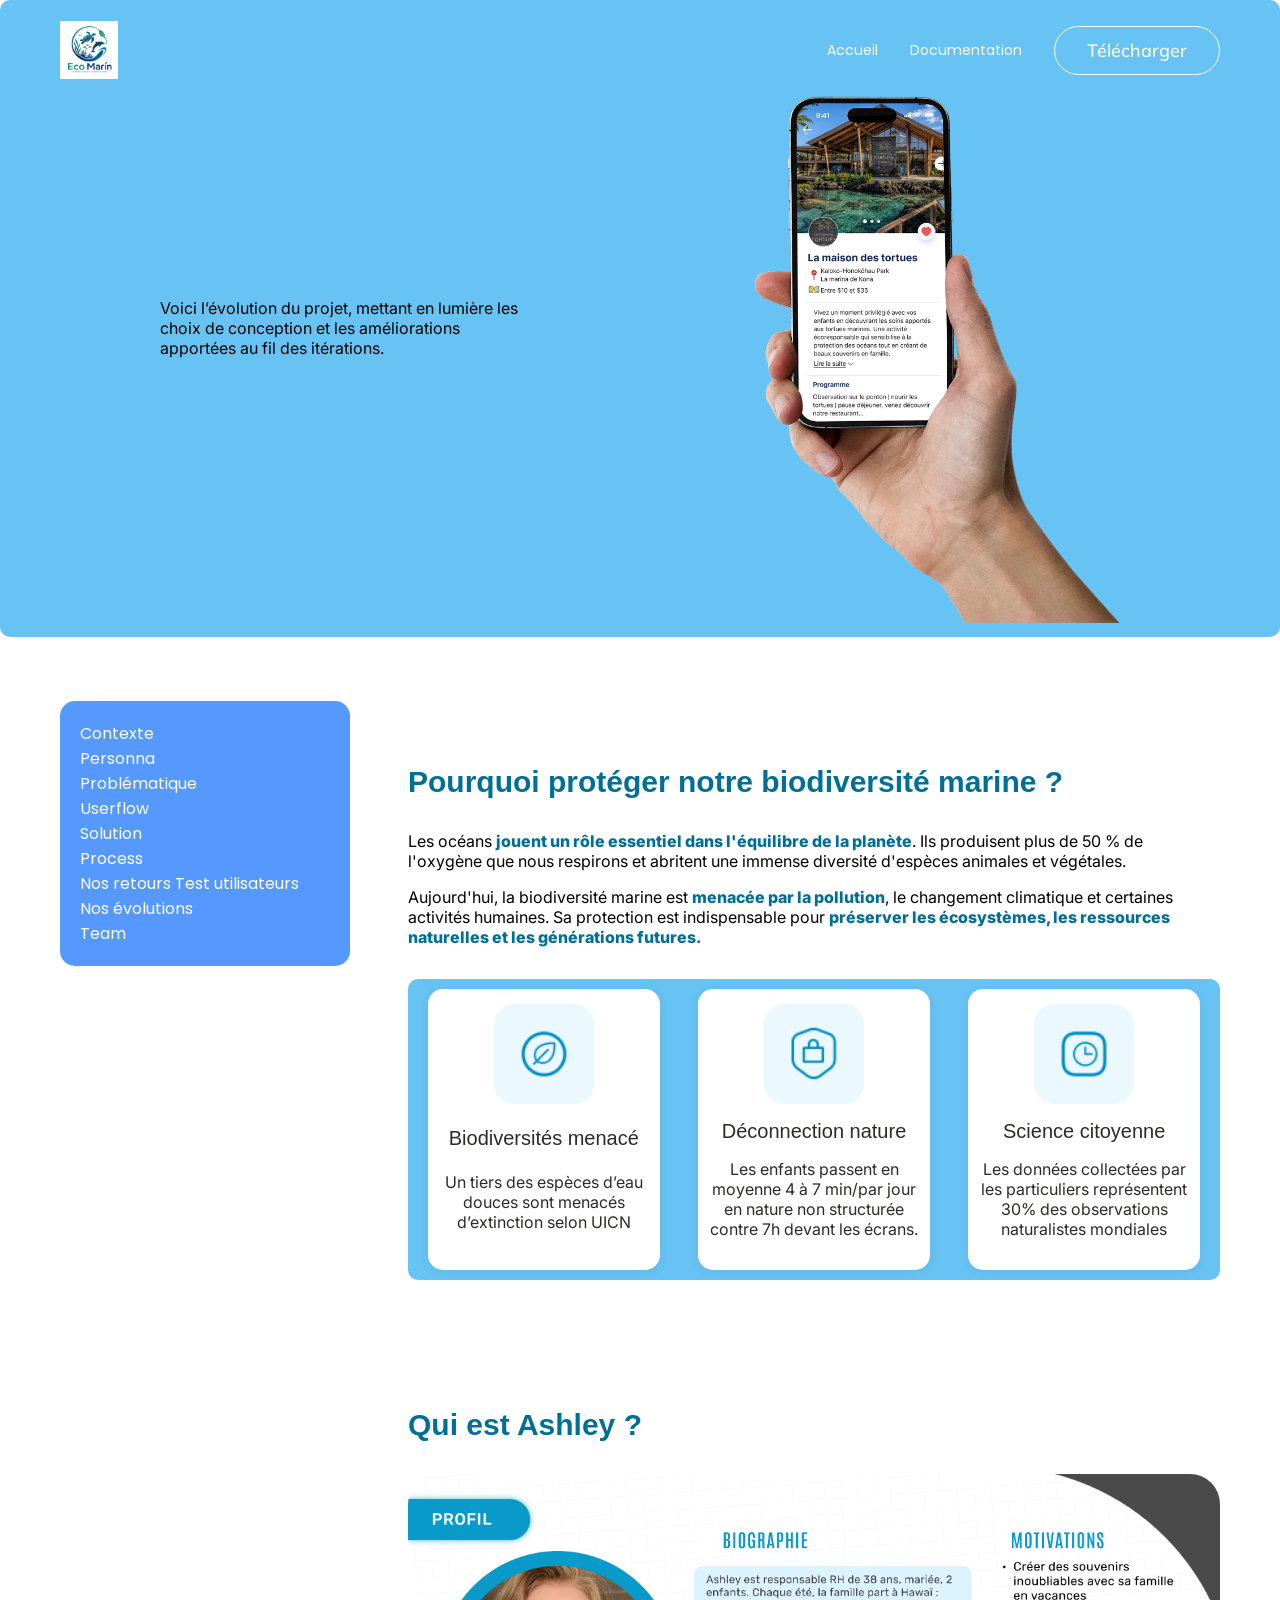
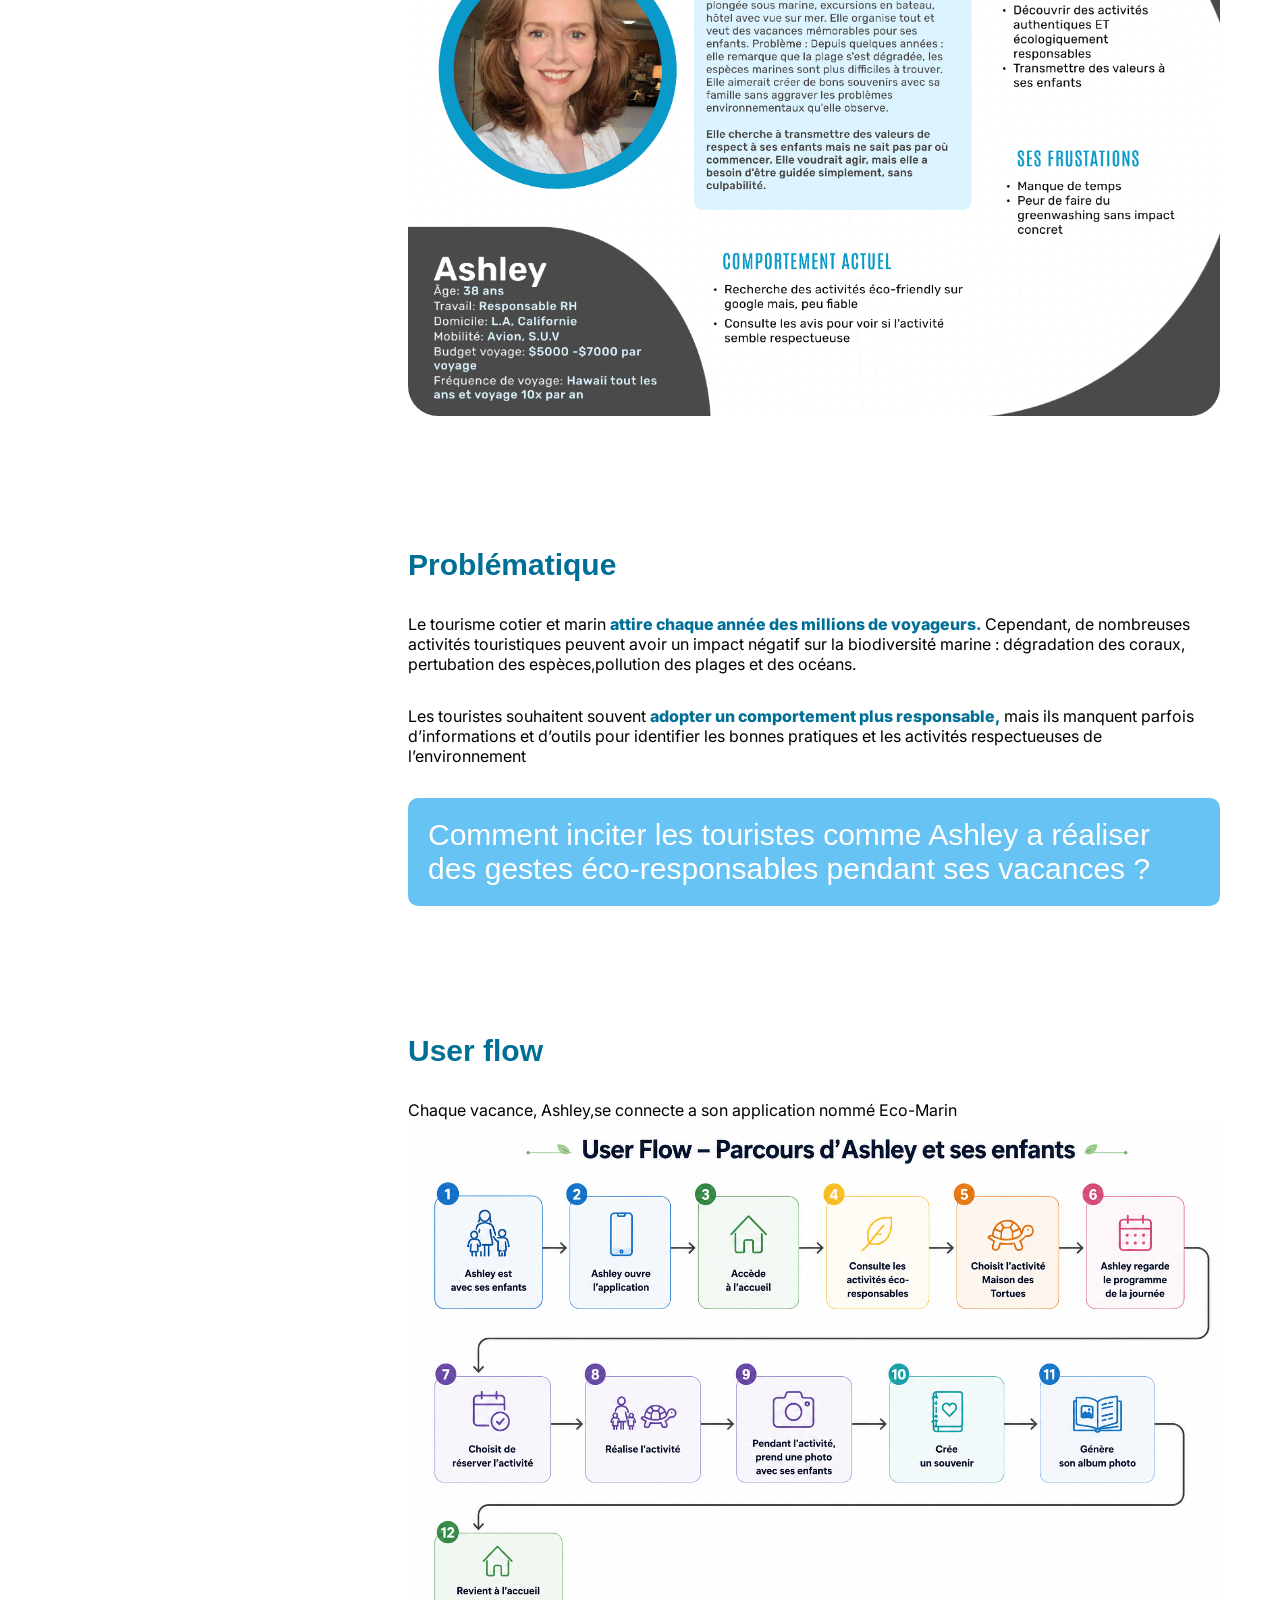
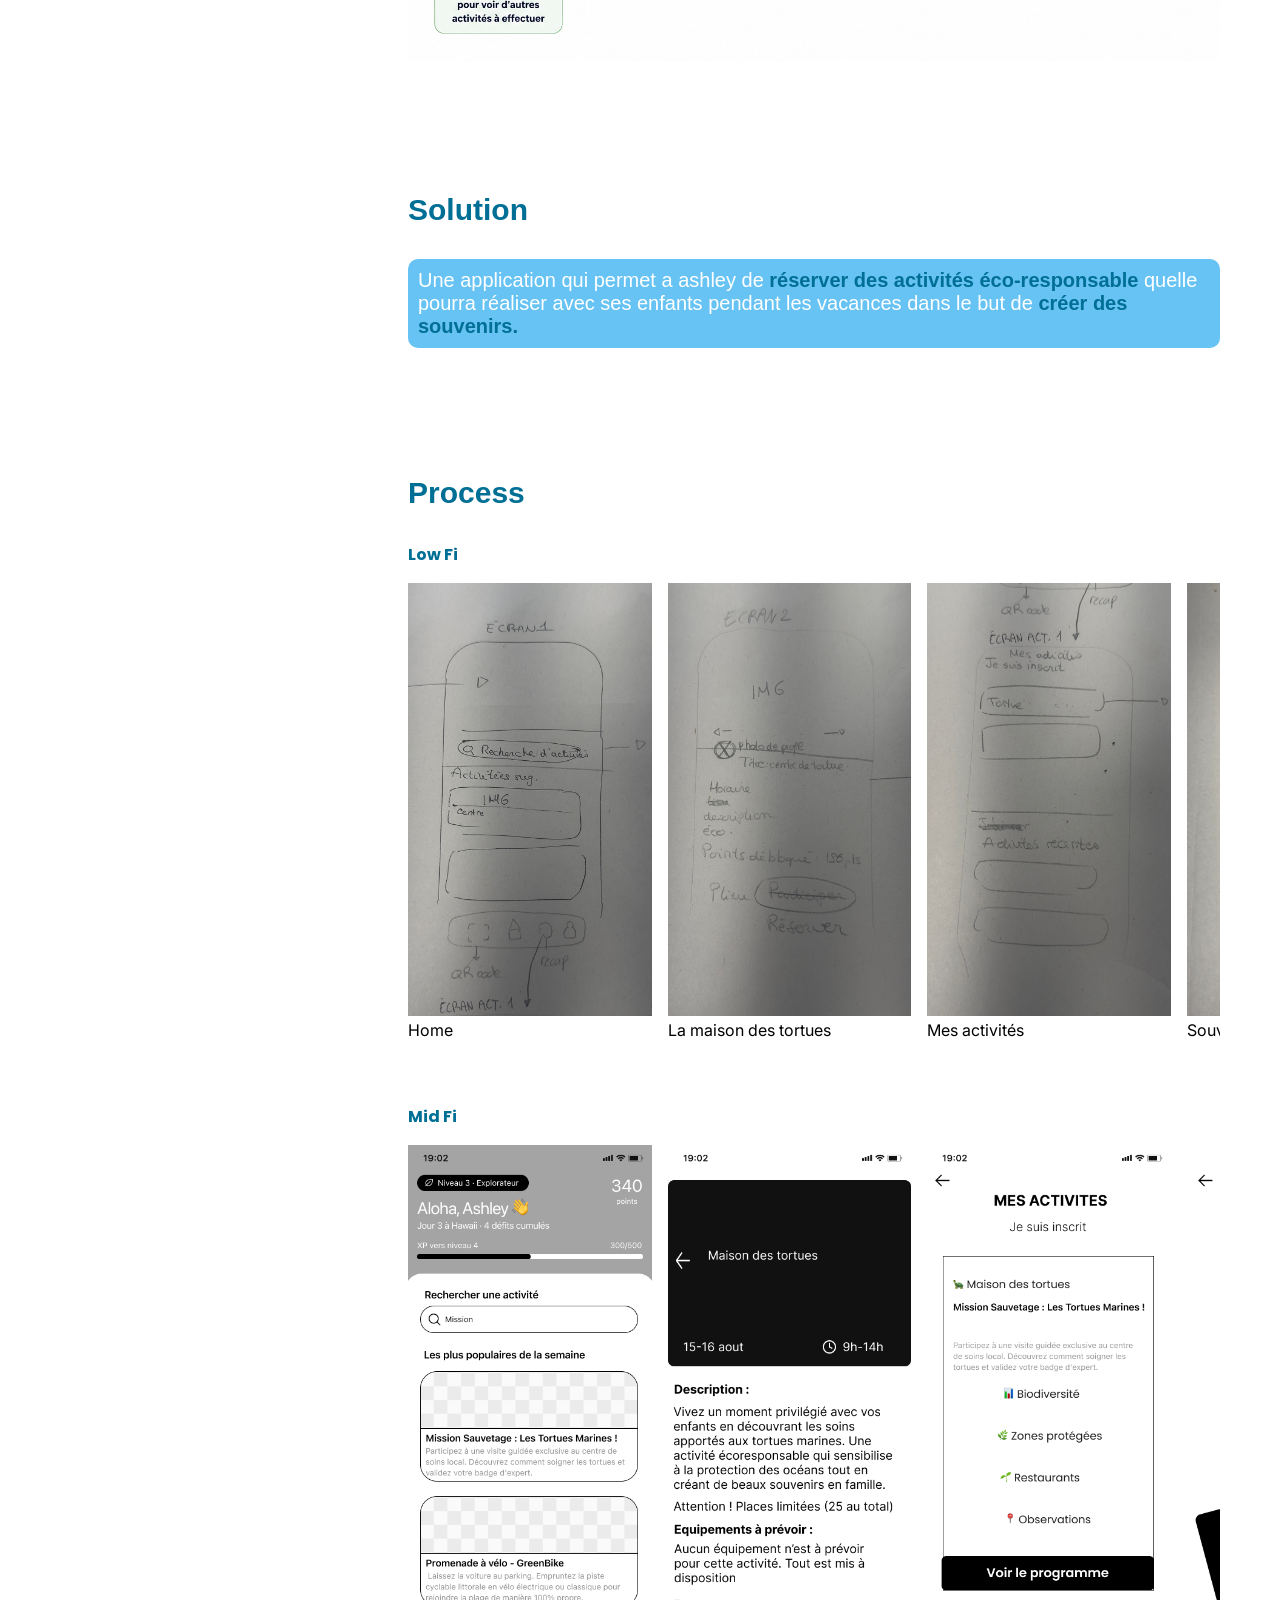
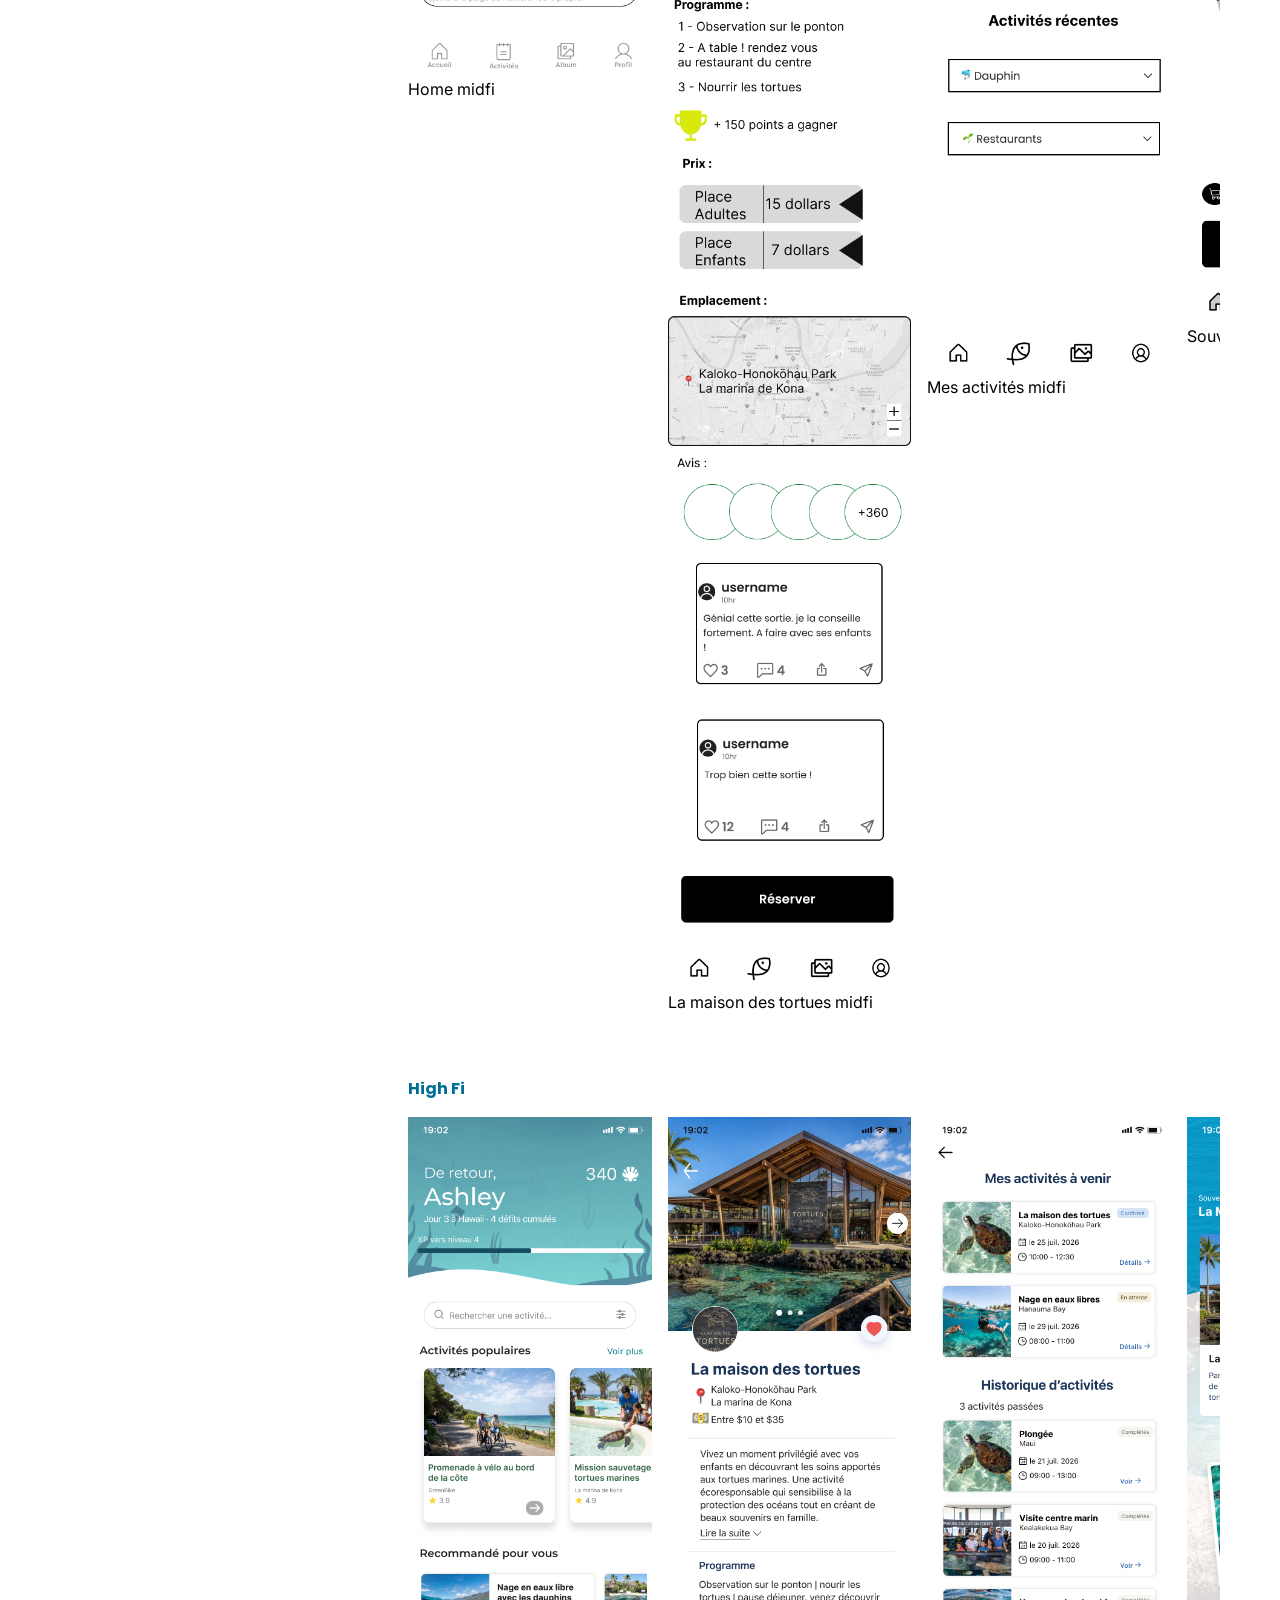
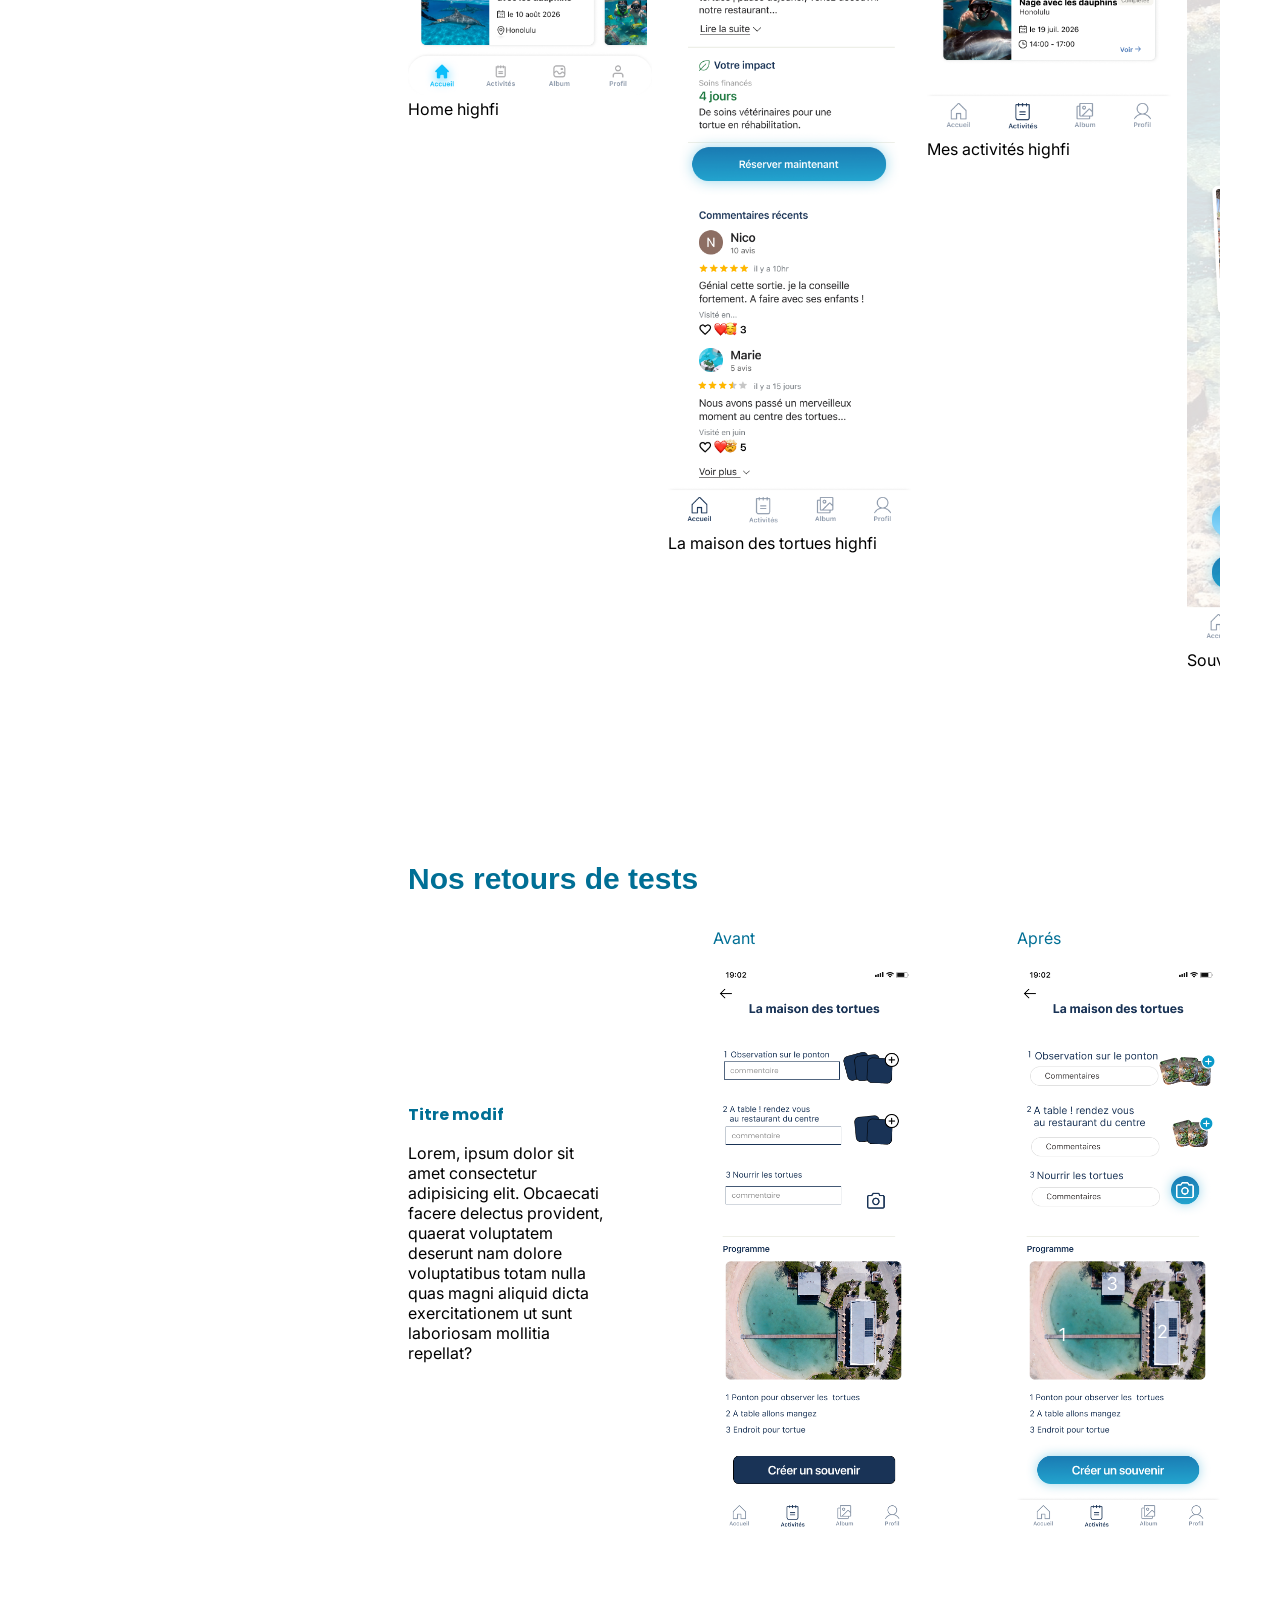
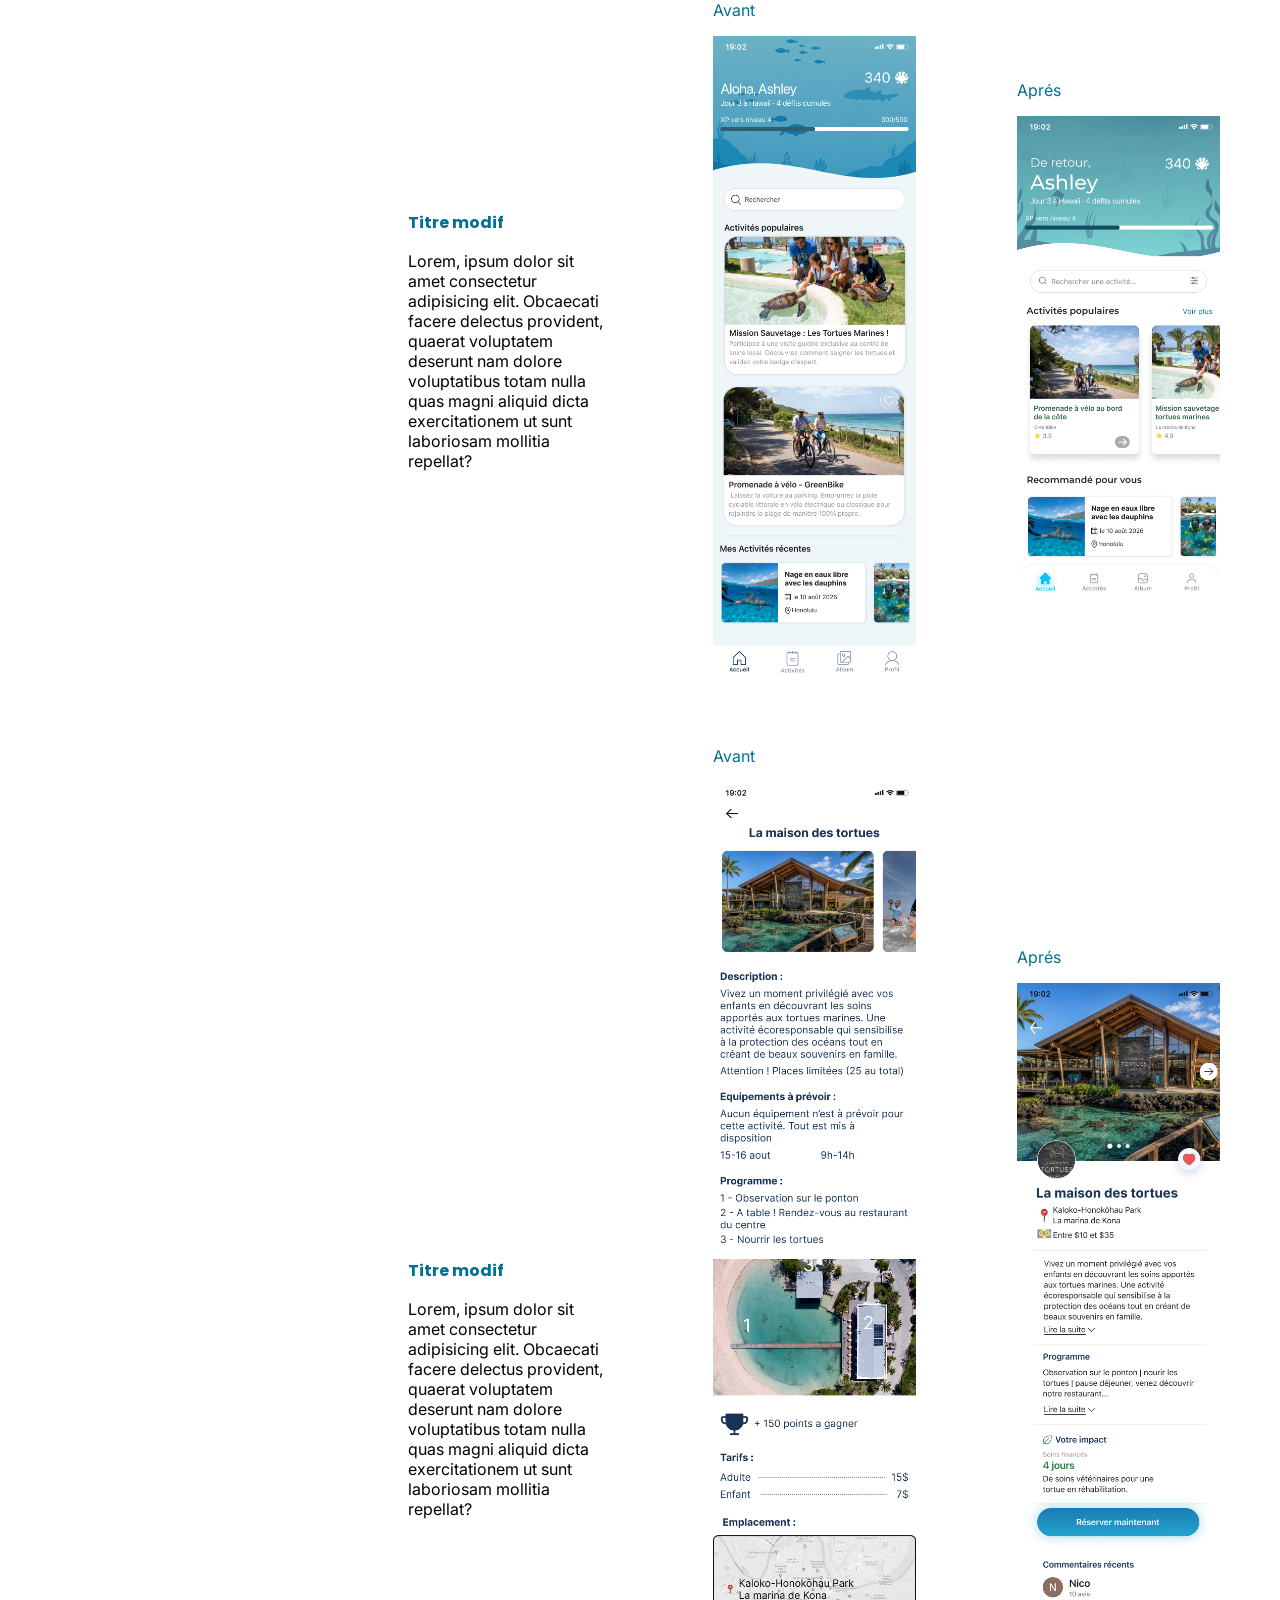
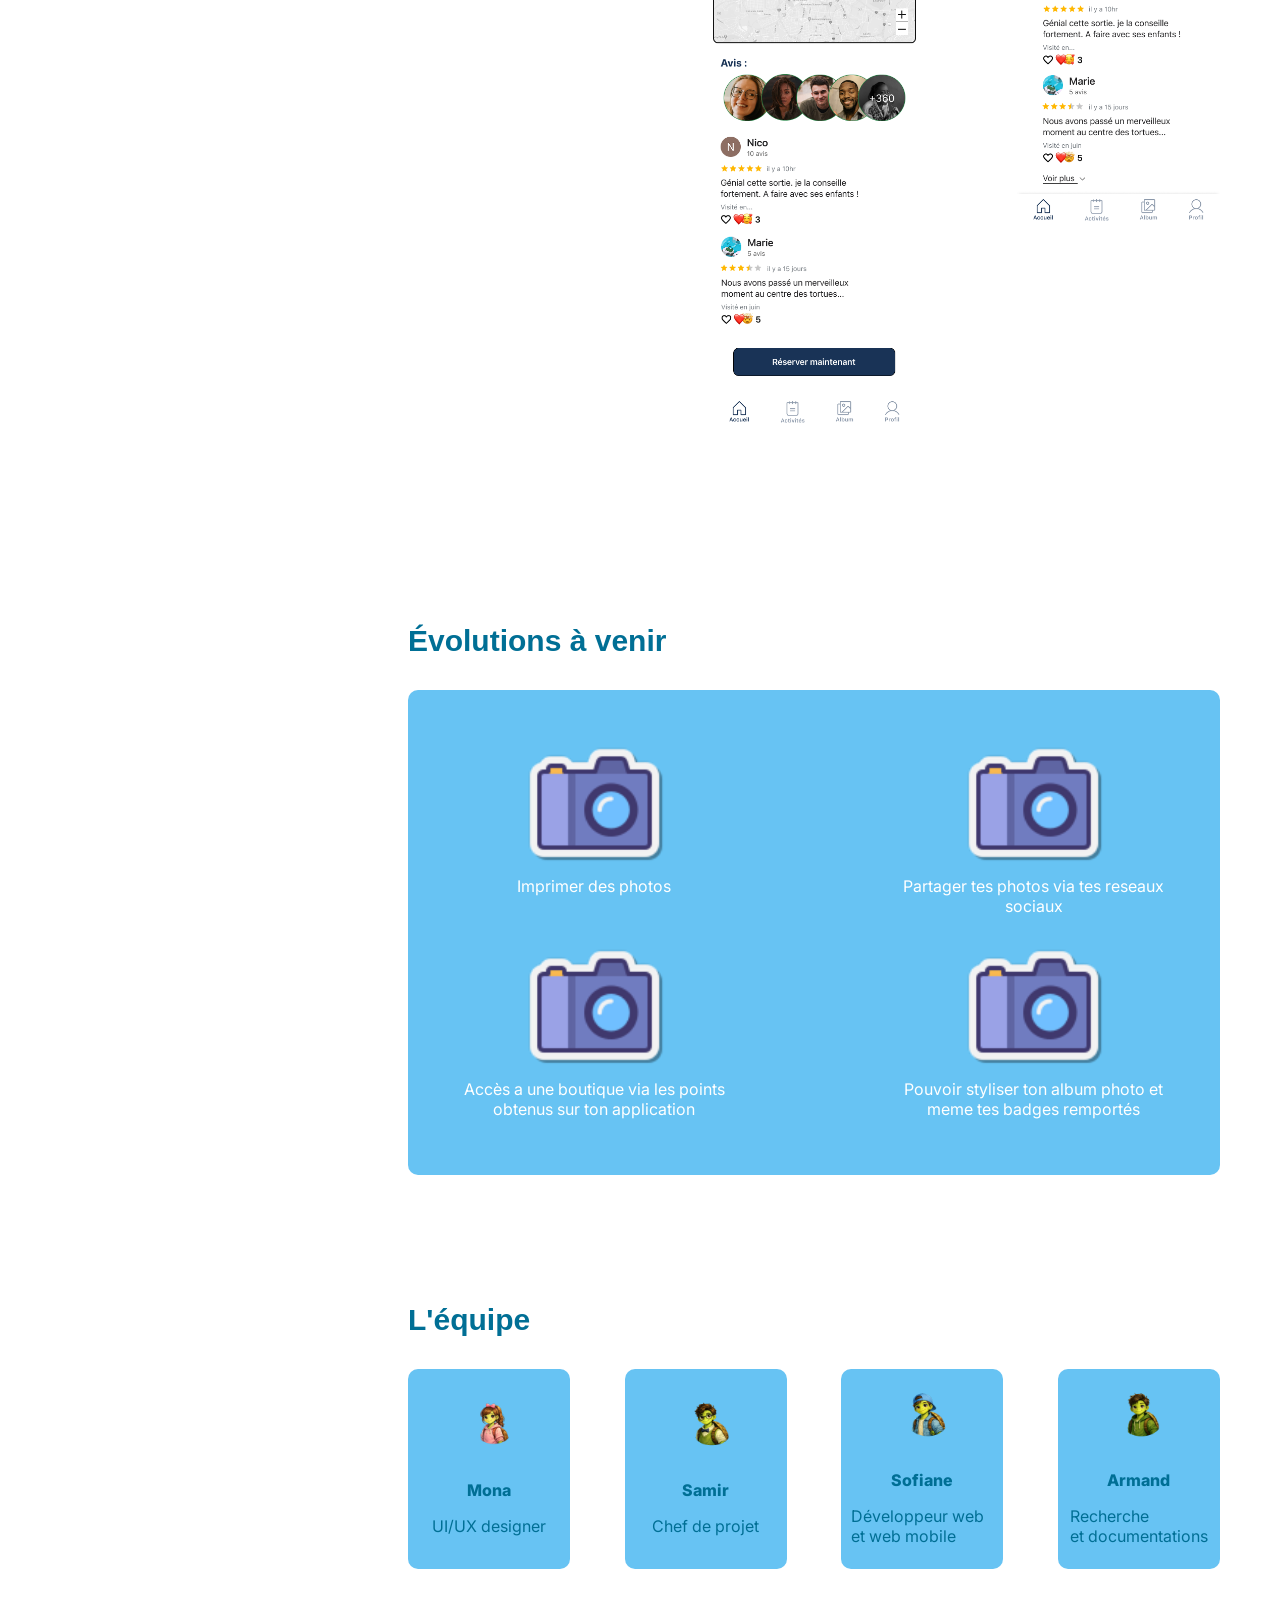
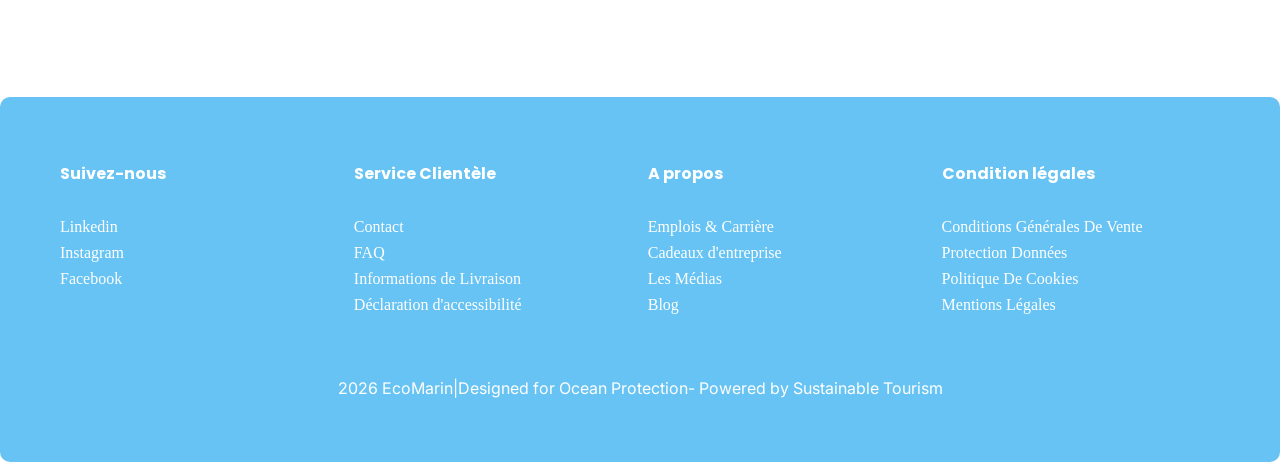
==== doc.html @ 568c8552 "p3" ====
<!DOCTYPE html>
<html lang="en">

<head>
    <meta charset="UTF-8">
    <meta name="viewport" content="width=device-width, initial-scale=1.0">
    <title>Documentation Ecomarin</title>
    <script src="app.js" defer></script>
    <link rel="stylesheet" href="style.css">
    <link rel="stylesheet" href="index.html">

</head>

<body>
    <!-- header -->
    <header class="">
        <div class="container-1200 align-center flex space-between">
             <img src="assets/logo_eco_marin.png" alt="Eco-Marin" width="5%">
            <nav class="flex gap-32 align-center nav-links">
                <a href="index.html">Accueil</a>
                <a href="doc.html">Documentation</a>
                <a href="" class="btn-white">Télécharger</a>
            </nav>
        </div>

    </header>

    <!-- hero doc -->
    <section class="bg-bleu-ciel">

        <div class="container-1000 flex space-between align-center">

            <!-- div gauche -->
            <div class="w-38 ">
<h1></h1>

                <p>Voici l’évolution du projet, mettant en lumière les choix de conception et les améliorations
                    apportées au fil des itérations.</p>
            </div>

            <!-- div droite -->
            <div class="w-38">
                <img src="assets/main.png" alt="" class="w-100 ">
            </div>


        </div>


    </section>

    <div class="flex container-1200 space-between">
        <!-- SOMMAIRE -->
        <div class="w-25 mt-64">
            <nav class="pos-sticky card-sommaire sommaire">
                <a href="#contexte">Contexte</a>
                <a href="#persona">Personna</a>
                <a href="#problematique">Problématique</a>
                <a href="#userflow">Userflow</a>
                <a href="#solution">Solution</a>
                <a href="#process">Process </a>
                <a href="#nosretours">Nos retours Test utilisateurs</a>
                <a href="#evolutions">Nos évolutions</a>
                <a href="#team">Team</a>
            </nav>
        </div>

        <!-- CONTENU PAGE -->
        <div class="w-70">

            <!-- section pourquoi proteger les oceans  -->
            <section class=" pt-128" id="contexte">

                <h2 class="mb-32 bold color-blue">Pourquoi protéger notre biodiversité marine ?</h2>

                <p>Les océans <span class="span-bleu">jouent un rôle essentiel dans l'équilibre de la planète</span>.
                    Ils
                    produisent plus de 50 % de l'oxygène que nous respirons et abritent une immense diversité d'espèces
                    animales
                    et végétales.</p>


                <p class="mt-16">Aujourd'hui, la biodiversité marine est <span class="span-bleu">menacée par la
                        pollution</span>, le changement climatique et certaines activités humaines. Sa protection est
                    indispensable pour <span class="span-bleu">préserver les écosystèmes, les ressources naturelles et
                        les
                        générations futures.</span>
                </p>


                <div class="flex space-between mt-32 container-1000 color-black bg-bleu-ciel">

                    <div class="w-30 card-avis flex justify-center">
                        <img src="assets/ImpactEco.png" alt="" class="img-avantage">
                        <h3 class="mt-16 mb-16 text-center">Biodiversités menacé</h3>
                        <p class="mb-16 text-center">Un tiers des espèces d’eau douces sont menacés d’extinction selon
                            UICN
                        </p>
                    </div>

                    <div class="w-30 card-avis flex justify-center color-black">
                        <img src="assets/Reservation.png" alt="" class="img-avantage">
                        <h3 class="mt-16 mb-16 text-center">Déconnection nature</h3>
                        <p class="mb-16 text-center">Les enfants passent en moyenne 4 à 7 min/par jour en nature non
                            structurée
                            contre 7h
                            devant
                            les écrans.
                        </p>
                    </div>
                    <div class="w-30 card-avis flex justify-center color-black">
                        <img src="assets/Souvenirs.png" alt="" class="img-avantage">
                        <h3 class="mt-16 mb-16 text-center">Science citoyenne</h3>
                        <p class="mb-16 text-center">Les données collectées par les particuliers représentent 30% des
                            observations
                            naturalistes
                            mondiales</p>
                    </div>
                </div>

            </section>

            <!-- Persona -->
            <section class="pt-128" id="persona">

                <h2 class="mb-32 bold color-blue">Qui est Ashley ?</h2>

                <img src="assets/persona.jpg" alt="" class="w-100 img-border">


            </section>

            <!-- Problématique -->

            <section class=" pt-128" id="problematique">
                <h2 class="mb-32 bold color-blue">Problématique</h2>

                <p class="mt-32">Le tourisme cotier et marin <span class="span-bleu">attire chaque année des millions de
                        voyageurs.</span> Cependant, de
                    nombreuses activités
                    touristiques peuvent avoir un impact négatif sur la biodiversité marine : dégradation des coraux,
                    pertubation des espèces,pollution des plages et des océans. </p>

                <p class="mt-32">Les touristes souhaitent souvent <span class="span-bleu">adopter un comportement plus
                        responsable,</span> mais ils
                    manquent parfois
                    d’informations et d’outils pour identifier les bonnes pratiques et les activités respectueuses de
                    l’environnement</p>

                <div class="bg-bleu-ciel p-20 mt-32">
                    <h2 class="color-white">Comment inciter les touristes comme Ashley a réaliser des gestes
                        éco-responsables pendant ses vacances ?
                        </h4>
                    </h2>
                </div>
            </section>

            <!-- userflow -->
            <section class=" pt-128" id="userflow">
                <h2 class="mb-32 bold color-blue">User flow</h2>

                <p>Chaque vacance, Ashley,se connecte a son application nommé Eco-Marin
                </p>

                <!-- img userflow serpent -->
                <img src="assets/user_flow_V2.png" alt="" class="w-100">

            </section>

            <!-- solution -->
            <section class="pt-128" id="solution">

                <h2 class="mb-32 bold color-blue">Solution</h2>

                <div class="bg-bleu-ciel">
                    <h3 class="color-white">Une application qui permet a ashley de <span class="span-bleu">réserver des
                            activités éco-responsable</span> quelle pourra réaliser avec ses enfants pendant les
                        vacances dans le but de <span class="span-bleu">créer des souvenirs.</span> </h3>

                </div>

            </section>


            <!-- Process -->
            <section class=" pt-128" id="process">
                <h2 class="mb-32 bold color-blue">Process</h2>


                <!-- LOW FI -->
                <div class="mb-64">
                    <h4 class="color-blue mb-16">Low Fi</h4>

                    <!-- boite scrollable -->
                    <div class="container-scroll  gap-16">

                        <!-- img + legend -->
                        <div class="img-scroll-horizontal">
                            <img src="assets/wireframe/wireframe_home.png" alt="" class="w-100"></img>
                            <p>Home</p>
                        </div>

                        <!-- img + legend -->
                        <div class="img-scroll-horizontal">
                            <img src="assets/wireframe/wireframe_la_maison_des_tortues.png" alt="" class="w-100"></img>
                            <p>La maison des tortues</p>
                        </div>

                        <!-- img + legend -->
                        <div class="img-scroll-horizontal">
                            <img src="assets/wireframe/wireframe_mes-activites.png" alt="" class="w-100"></img>
                            <p>Mes activités</p>
                        </div>

                        <!-- img + legend -->
                        <div class="img-scroll-horizontal">
                            <img src="assets/wireframe/wireframe_souvenir.png" alt="" class="w-100"></img>
                            <p>Souvenir</p>
                        </div>
                    </div>
                </div>

                <!-- MID FI -->
                <div class="mb-64">
                    <h4 class="color-blue mb-16">Mid Fi </h4>

                    <!-- boite scrollable -->
                    <div class="container-scroll  gap-16">

                        <!-- img + legend -->
                        <div class="img-scroll-horizontal">
                            <img src="assets/midfi/midfi_home.png" alt="" class="w-100"></img>
                            <p>Home midfi</p>
                        </div>

                        <!-- img + legend -->
                        <div class="img-scroll-horizontal">
                            <img src="assets/midfi/midfi_la_maison_des_tortues.png" alt="" class="w-100"></img>
                            <p>La maison des tortues midfi</p>
                        </div>

                        <!-- img + legend -->
                        <div class="img-scroll-horizontal">
                            <img src="assets/midfi/midfi_mes_activites.png" alt="" class="w-100"></img>
                            <p>Mes activités midfi</p>
                        </div>

                        <!-- img + legend -->
                        <div class="img-scroll-horizontal">
                            <img src="assets/midfi/midfi_souvenir.png" alt="" class="w-100"></img>
                            <p>Souvenir midfi</p>
                        </div>

                    </div>
                </div>

                <!-- HIGH FI -->
                <div class="mb-64">
                    <h4 class="color-blue mb-16">High Fi </h4>

                    <!-- boite scrollable -->
                    <div class="container-scroll  gap-16">

                        <!-- img + legend -->
                        <div class="img-scroll-horizontal">
                            <img src="assets/highfi/HOME.png" alt="" class="w-100"></img>
                            <p>Home highfi</p>
                        </div>

                        <!-- img + legend -->
                        <div class="img-scroll-horizontal">
                            <img src="assets/highfi/La maison des tortues.png" alt="" class="w-100"></img>
                            <p>La maison des tortues highfi</p>
                        </div>

                        <!-- img + legend -->
                        <div class="img-scroll-horizontal">
                            <img src="assets/highfi/mes_activites.png" alt="" class="w-100"></img>
                            <p>Mes activités highfi</p>
                        </div>

                        <!-- img + legend -->
                        <div class="img-scroll-horizontal">
                            <img src="assets/highfi/souvenir.png" alt="" class="w-100"></img>
                            <p>Souvenir highfi</p>
                        </div>


                    </div>
                </div>



            </section>

            <!-- Nos retours tests Utilisateurs -->
            <section class=" pt-128" id="nosretours">

                <h2 class="mb-32 bold color-blue">Nos retours de tests</h2>

                <!-- retour 1  -->
                <div class="flex space-between mb-64 align-center">
                    <div class="w-25">

                        <h4 class="mb-16 color-blue">Titre modif</h4>
                        <p>Lorem, ipsum dolor sit amet consectetur adipisicing elit. Obcaecati facere delectus
                            provident,
                            quaerat voluptatem deserunt nam dolore voluptatibus totam nulla quas magni aliquid dicta
                            exercitationem ut sunt laboriosam mollitia repellat?</p>
                    </div>

                    <div class="w-25">
                        <p class="color-blue mb-16">Avant</p>
                        <img src="assets/highfi_v1_programme (1).png" alt="" class="w-100">

                    </div>
                    <div class="w-25">
                        <p class="color-blue mb-16">Aprés</p>
                        <img src="assets/highfiv2_programme (1).png" alt="" class="w-100">
                    </div>

                </div>

                <!-- retour 2  -->
                <div class="flex space-between mb-64 align-center">
                    <div class="w-25">

                        <h4 class="mb-16 color-blue">Titre modif</h4>
                        <p>Lorem, ipsum dolor sit amet consectetur adipisicing elit. Obcaecati facere delectus
                            provident,
                            quaerat voluptatem deserunt nam dolore voluptatibus totam nulla quas magni aliquid dicta
                            exercitationem ut sunt laboriosam mollitia repellat?</p>
                    </div>

                    <div class="w-25">
                        <p class="color-blue mb-16">Avant</p>
                        <img src="assets/highfi_v1_home.png" alt="" class="w-100">

                    </div>
                    <div class="w-25">
                        <p class="color-blue mb-16">Aprés</p>
                        <img src="assets/highfi/HOME.png" alt="" class="w-100">
                    </div>

                </div>

                <!-- retour 3  -->
                <div class="flex space-between mb-64 align-center">
                    <div class="w-25">

                        <h4 class="mb-16 color-blue">Titre modif</h4>
                        <p>Lorem, ipsum dolor sit amet consectetur adipisicing elit. Obcaecati facere delectus
                            provident,
                            quaerat voluptatem deserunt nam dolore voluptatibus totam nulla quas magni aliquid dicta
                            exercitationem ut sunt laboriosam mollitia repellat?</p>
                    </div>

                    <div class="w-25">
                        <p class="color-blue mb-16">Avant</p>
                        <img src="assets/highfiv1_la_maison_des_tortues (1).png" alt="" class="w-100">

                    </div>
                    <div class="w-25">
                        <p class="color-blue mb-16">Aprés</p>
                        <img src="assets/highfi/La maison des tortues.png" alt="" class="w-100">
                    </div>

                </div>





            </section>

            <!-- Nos évolutions -->
            <section class=" pt-128" id="evolutions">
                <h2 class="mb-32 bold color-blue">Évolutions à venir</h2>

                <div class="p-20 bg-bleu-ciel color-white">
                    <div class="flex space-between p-20 ">

                        <!-- evolution 1 -->
                        <div class="w-40 mb-16 flex colonne align-center">
                            <img src="assets/SLR Camera.png" alt="" class="w-50 ">
                            <p class="text-center">Imprimer des photos</p>
                        </div>

                        <!-- evolution 2 -->
                        <div class="w-40 mb-16 flex colonne align-center">
                            <img src="assets/SLR Camera.png" alt="" class="w-50 ">
                            <p class="text-center">Partager tes photos via tes reseaux sociaux</p>
                        </div>

                        <!-- evolution 2 -->
                        <div class="w-40 mb-16 flex colonne align-center">
                            <img src="assets/SLR Camera.png" alt="" class="w-50 ">
                            <p class="text-center">Accès a une boutique via les points obtenus sur ton application</p>
                        </div>

                        <!-- evolution 2 -->
                        <div class="w-40 mb-16 flex colonne align-center">
                            <img src="assets/SLR Camera.png" alt="" class="w-50 ">
                            <p class="text-center">Pouvoir styliser ton album photo et meme tes badges remportés</p>
                        </div>

                    </div>

                </div>
            </section>


            <!-- Team -->
            <section class="pt-128 mb-128" id="team">
                <h2 class="mb-32 bold color-blue">L'équipe</h2>

                <div class="flex space-between">

                    <!-- Mona -->
                    <div class="bg-bleu-ciel w-20 colonne flex align-center carte-equipe justify-center">
                        <img src="assets/profil_tortue_fille.png" alt="" class="w-50 img-equipe mb-32">
                        <p class="color-blue bold mb-16">Mona</p>
                        <p class="color-blue">UI/UX designer</p>
                    </div>

                    <!-- Samir -->
                    <div class="bg-bleu-ciel w-20 colonne flex align-center carte-equipe justify-center">
                        <img src="assets/profil_tortue_intellectuel.png" alt="" class="w-50 img-equipe mb-32">
                        <p class="color-blue bold mb-16">Samir</p>
                        <p class="color-blue">Chef de projet</p>
                    </div>

                    <!-- Sofiane -->
                    <div class="bg-bleu-ciel w-20 colonne flex align-center carte-equipe justify-center">
                        <img src="assets/profil_tortue_casquette.png" alt="" class="w-50 img-equipe mb-32">
                        <p class="color-blue bold mb-16">Sofiane</p>
                        <p class="color-blue">Développeur web et web mobile</p>
                    </div>

                    <!-- Armand -->
                    <div class="bg-bleu-ciel w-20 colonne flex align-center carte-equipe justify-center">
                        <img src="assets/profil_tortue1.png" alt="" class="w-50 img-equipe mb-32">
                        <p class="color-blue bold mb-16">Armand</p>
                        <p class="color-blue">Recherche<br>et documentations</p>
                    </div>
                </div>


            </section>

        </div>
    </div>

    <!-- footer -->
    <footer class="bg-bleu-ciel color-white pt-64 pb-64">
        <div class="flex space-between container-1200">
            <div class="w-24">
                <h4 class="mb-32">Suivez-nous</h4>
                <nav class="flex colonne gap-8">
                    <a href="" class="color-white">Linkedin</a>
                    <a href="" class="color-white">Instagram</a>
                    <a href="" class="color-white">Facebook</a>
                </nav>
            </div>
            <div class="w-24">
                <h4 class="mb-32">Service Clientèle</h4>
                <nav class="flex colonne gap-8">
                    <a href="" class="color-white">Contact</a>
                    <a href="" class="color-white">FAQ</a>
                    <a href="" class="color-white">Informations de Livraison</a>
                    <a href="" class="color-white">Déclaration d'accessibilité</a>
                </nav>
            </div>
            <div class="w-24">
                <h4 class="mb-32">A propos</h4>
                <nav class="flex colonne gap-8">
                    <a href="" class="color-white">Emplois & Carrière</a>
                    <a href="" class="color-white">Cadeaux d'entreprise</a>
                    <a href="" class="color-white">Les Médias </a>
                    <a href="" class="color-white">Blog</a>
                </nav>
            </div>
            <div class="w-24">
                <h4 class="mb-32">Condition légales</h4>
                <nav class="flex colonne gap-8">
                    <a href="" class="color-white">Conditions Générales De Vente</a>
                    <a href="" class="color-white">Protection Données</a>
                    <a href="" class="color-white">Politique De Cookies</a>
                    <a href="" class="color-white">Mentions Légales</a>
                </nav>
            </div>
        </div>
        <p class="text-center mt-64">2026 EcoMarin|Designed for Ocean Protection- Powered by Sustainable Tourism</p>
    </footer>

    <!--  
  
    <img class="bulle-haute-gauche" src="./assets/bulle-haut-gauche (2).png" alt="">
    <img class="bulle-basse-droite" src="./assets/bulle-droite.png" alt="">
    <img class="bulle-basse-droite" src="./assets/bulle-droite.png" alt="">
-->

</body>
---- style.css ----
@import url('https://fonts.googleapis.com/css2?family=Inter:ital,opsz,wght@0,14..32,100..900;1,14..32,100..900&family=Poppins:ital,wght@0,100;0,200;0,300;0,400;0,500;0,600;0,700;0,800;0,900;1,100;1,200;1,300;1,400;1,500;1,600;1,700;1,800;1,900&display=swap');
@import url('https://fonts.googleapis.com/css2?family=Open+Sans:ital,wght@0,300..800;1,300..800&display=swap');
@import url('https://fonts.googleapis.com/css2?family=Mulish:ital,wght@0,200..1000;1,200..1000&display=swap');
@import url('https://fonts.googleapis.com/css2?family=Geist:ital,wght@0,100..900;1,100..900&display=swap');
* {
    margin:0;
    padding: 0;
    box-sizing: border-box;
    text-decoration: none;
}
body{
    overflow-x:hidden;
}


/* ------------------------------
            TEXTES
 ---------------------------------*/

.list-type-none{
    list-style-type: none; /*retirer la puces des listes */
}

.bold{
    font-weight: 800; /* mettre en gras */
}

.text-center{
    text-align: center; /* centrer le texte */
}

.text-right{
    text-align: right;
}

.uppercase{
    text-transform: uppercase; /* mettre en majuscule */
}

/*header*/
header{
position: fixed;
    width: 100%;
    background-color: transparent;
    transition: background-color 0.3s ease;
    z-index: 1000;
    padding: 0 20px;          
    height: 100px;       
    box-sizing: border-box;
    display: flex;
    align-items: center;
}



.nav-links{
    font-family: "Poppins", sans-serif;
    gap: 32px;
    font-size: 14px;

}

header a{
    color: white;
    transition: color 0.3s ease;
}

h2,h3,h4,h5,h6{
     font-family: "Poppins", sans-serif;
     font-weight: bold;
}

h1{
    font-weight: 625;
    font-size: 40px;
    letter-spacing: -0.5px;
    transform: scaleY(0.98);
    display: inline-block;
    line-height: 1;
    color: #006F95;
    font-family: "Inter", sans-serif;
    font-weight: 650;
    font-style: normal;

}

p{
font-family: "Inter", sans-serif;
  font-weight: 400;
  font-style: normal;
}

h2 {
font-weight: 145;
font-size: 30px;
font-family: "Noto Sans Pahawh Hmong", sans-serif;
}

h3 {
font-weight: 145;
font-size: 20px;
font-family: "Noto Sans Pahawh Hmong", sans-serif;
}

.liste-ul{
    font-weight: 100;
    font-size: 25px;
}

.logo{
    font-weight: 200;
    font-size: 40px;
}

.typo{
   font-family: "inter", sans-serif; 
}


/* ------------------------------
            COULEURS
 ---------------------------------*/

.color-princ{
    background-color: rgb(25, 121, 153);
}

.color-black{
    color: #2E2A26;
}

.bg-white{
    background-color: #D8935C;
    border-radius: 10px;
    padding: 10px;
}

.color-white{
    color: #ffffff;
}

.color-blue{
    color: #006F95;
}

.color-green{
    color: #496e3b;
}

.bg-bleu-ciel{
    background-color: #67C3F3;
    border-radius: 10px;
    padding: 10px;
}


.bg-blue{
    background-color: rgb(102, 126, 138);
}

.bg-black {
    background-color: black;
}

.avis{
    padding: 100px 0 ;
    h2{
        color:#fff;
    }

}
.bg-image-avis{
    background-image: url("./assets/Avis\ clients.png");
    background-repeat: no-repeat;
    background-size: cover;

}

.section-avis{
    margin-top: 0px;
}

.bulle-haute-gauche{
    position: absolute;
    top:100%;
    left : -300px;
    width: 50%;
    z-index: -1;
}

.bulle-basse-droite{
    position: absolute;
    top: 285%;
    left: 61%;
    width: 50%;
    z-index: -1;
}
/* ------------------------------
            LARGEURS
 ---------------------------------*/

.w-100{
    width: 100%;
}

.w-70{
    width: 70%;
}


.w-50 {
    width: 50%;
}

.w-48{
    width: 48%;
}

.w-40{
    width: 40%;
}

.w-30 {
    width: 30%;
}

.w-25 {
    width: 25%;
}

.w-24 {
    width: 24%;
}

.w-20{
    width: 20%;
}

.w-15{
    width: 15%;
}


/* ------------------------------
        FOND COULEUR/ IMAGE
 ---------------------------------*/

.fond-img{

background-size: cover;
background-repeat:no-repeat;
background-position: center;
height:100vh;
}
/*.bg-gradient-hero{
    background: linear-gradient(to bottom, #fff,#E9E9E9);
}*/



/* ------------------------------
            HERO
 ---------------------------------*/
 .overflow-hidden{
    overflow: hidden;
}
.transform-y-128{
  transform: translateY(200px);
  top: -200px;
  right: 40px;
  position: absolute;
  width: 500px;
}
.relative{
    position: relative;
    z-index: 1
}
.bg-hero-overlay{
    position: absolute;
    top: 0;right: 0;
    z-index: -1;


}

.hero {
    overflow: visible;
    z-index: 0;
    height: 500px;
}


/* ------------------------------
            SECTION POURQUOI
 ---------------------------------*/
.pourquoi {
    position: relative;
    z-index: 0;
}

.bg-gradient-pourquoi{
    background: linear-gradient(to bottom, transparent, #f3f3f35e,#E7E7E7 );
}

.header-white{
    background-color: rgb(25, 121, 153);
    height: 70px;
    transition: all 0.85s cubic-bezier(0.4, 0, 0.2, 1);
    a, p{
        color:#fff;
    }
    .btn-white{
    border: 1.4px solid #FFFFFF;
    border-radius: 100px;
    background: transparent;
    padding: 12px 32px;
    }
}

/* ------------------------------
            FONCTIONALITEE
 ---------------------------------*/


 .fonctionnalitee {
  display: flex;
  justify-content: space-between;
  align-items: center;
  gap: 24px;
 }

 .w-30-2 {
  width: 28%;
}

.w-38{
  width: 38%;
}
 
 .card100{
  display: flex;
  flex-direction: column;
  margin-top: -30px;
 }

 .img100{
    display: flex;
  flex-direction: column;
  
 }
.imagephone{
    transform: translateX(60px);
      margin-top: 10px;

}
 .img-pourtoi{
  width: 58px;
  height: 58px;
 }
/* ------------------------------
            FLEXBOX
 ---------------------------------*/

.flex {
    display: flex;
    flex-wrap: wrap;
}

.colonne{
    flex-direction: column;
}

.space-between{
    justify-content: space-between;
}

.align-center{
    align-items: center;
}

.justify-center{
    justify-content: center;
}

align-end{
    align-items: flex-end;
}

.gap {
  gap: var(--gap);
}

.gap-8{
    gap: 8px;
}

.gap-16{
    gap: 16px;
}

.gap-32{
    gap: 32px;
}

.gap-64{
    gap: 64px;
}

/* ------------------------------
         MARGIN & PADDING 
 ---------------------------------*/

 /* Margin */

.mt-16 {
    margin-top: 16px;
}

.mb-16{
    margin-bottom: 16px;
}

.mt-20 {
    margin-top: 20px;
}

.mt-32{
    margin-top: 32px;
}

.mb-32{
    margin-bottom: 32px;
}


.mt-64{
    margin-top: 64px;
}

.mb-64{
    margin-bottom: 64px;
}

.mt-128{
    margin-top: 128px;
}

.mb-128{
    margin-bottom: 128px;
}

.mr-16{
    margin-right: 16px;
}

.ml-16{
    margin-left: 16px;
}

.ml-32{
    margin-left: 32px;
}

.ml-64{
    margin-left: 64px;
}

.ml-100{
    margin-left: 100px;
}

.mr-32{
    margin-right: 32px;
}

.ml-32{
    margin-left: 32px;
}

.mr-64{
    margin-right: 64px;
}

.p-20{
    padding: 20px;
}
/* padding */


.pb-16{
    padding-bottom: 16px;
}

.pl-16{
    padding-left: 16px;
}

.pr-16{
    padding-right: 16px;
}

.pt-16{
    padding-top: 16px;
}

.pb-32{
    padding-bottom: 16px;
}

.pt-32{
    padding-top: 32px;
}

.pb-32{
    padding-bottom: 32px;
}

.pt-64{
    padding-top: 64px;
}

.pb-64{
    padding-bottom: 64px;
}


.pt-128{
    padding-top: 128px;
}

.pb-128{
    padding-bottom: 128px;
}

/* ------------------------------
            CONTAINER
 ---------------------------------*/

.container-1000{
    max-width: 1000px;
    width: 100%;
    margin-left: auto;
    margin-right: auto;
    padding-left: 20px;
    padding-right: 20px;
}

.container-1200{
    max-width: 1200px;
    width: 100%;
    margin-left: auto;
    margin-right: auto;
    padding-left: 20px;
    padding-right: 20px;
}

/* ------------------------------
            CARDS
 ---------------------------------*/
 .card{
    background-color: white;
    border: solid #D8935C;
    padding: 15px 10px;
    width: 28%;
    border-radius: 10px;
    font-family: "inter", sans-serif;
    box-shadow: 2px 2px 15px rgba(0, 0, 0, 0.553);
 }
 .card-pourtoi{
  
    background-color: white;
    text-align: center;
    padding: 28px 24px;
  box-shadow: 0 2px 12px rgba(0, 0, 0, 0.06);
  flex-direction: column;
  border-radius: 30px;
  gap: 12px;
    h3{
        margin-bottom: 16px;
        text-align: left;
        font-weight: bold;
        margin:0;
        padding-bottom: 16px;
        font-size: 16px;
          font-family: "Poppins", sans-serif;
  font-weight: 650;
  font-style: normal;
    }
    p{
        text-align: left;
        color: #666;
        font-family: "Inter", sans-serif;
        font-size: 14px;
    }
 }

 
.img-avantage{
    width: 100px;
    height: 100px;
}


 .card-service{
    background-color: rgb(255, 255, 255);
    border: solid #D8935C;
    padding: 15px 10px;
    width: 100%;
    border-radius: 10px;
    font-family: "inter", sans-serif;
    box-shadow: 2px 2px 15px rgba(0, 0, 0, 0.553);
 }

  .card-avis{
    background-color: white;
    padding: 15px 10px;
    border-radius: 15px;
    font-family: "inter", sans-serif;
    box-shadow: 0 2px 12px rgba(0, 0, 0, 0.06);
    text-align: center;
  }

.card-contact{
    background-color: white;
    border: solid #D8935C;
    padding: 10px 10px;
    border-radius: 10px;
    font-family: "inter", sans-serif;
}

.card-recherche{
    background-color: white;
    border: solid #D8935C;
    padding: 10px 10px;
    border-radius: 10px;
    font-family: "inter", sans-serif;
}

 .img-border{
    border-radius: 30px;
 }

 .photo-border{
    border-radius: 200px;
 }

 .card-temoignage {
  border-radius: 8px;
  background-color: var(--troisieme-plan);
 }

 .card-content {
    padding: 8px;
  }

.avis-temoignages {

  background-color: var(--deuxieme-plan);
  padding: 16px;
}

 /* ------------------------------
            BOUTON
 ---------------------------------*/

 .btn{
    background-color: transparent;
    display: inline-block;
    padding: 12px 32px;
    border: 1.4px solid #00c3ff;
    border-radius: 100px;
    color: #00c3ff;
    font-size: 18px;
    font-weight: 500;
    font-family: "Mulish", sans-serif;
    font-style: normal;

}


.btn-white{
    background-color: transparent;
    display: inline-block;
    padding: 12px 32px;
    border: 1.4px solid #FFFFFF;
    border-radius: 100px;
    color: #FFFFFF;
    font-size: 18px;
    font-weight: 500;
    font-family: "Mulish", sans-serif;
    font-style: normal;

}

.btn-position{
    transform: translateX(575px);
}

/* ------------------------------
            Commentaires
 ---------------------------------*/


.avis{
    text-align: center;
}

.avis-h2 {
    margin-bottom: 50px;
}

.carte-avis {
    width: 320px;
    background: white;
    padding: 25px;
    border-radius: 20px;
    box-shadow: 0 5px 20px rgba(0,0,0,0.08);
    text-align: left;
}

.etoiles {
    color: gold;
    font-size: 18px;
    margin-bottom: 15px;
}

.carte-avis p {
    margin-bottom: 20px;
    color: #555;
}

.auteur {
    display: flex;
    align-items: center;
    gap: 12px;
}

.auteur img {
    width: 50px;
    height: 50px;
    border-radius: 50%;
}

.auteur h4 {
    margin: 0;
}

.auteur span {
    color: #777;
    font-size: 14px;
}

/* ------------------------------
            style doctype.html
 ---------------------------------*/

 .span-bleu{
    font-weight: 800;
    color: #006F95;
 }

.card-doc {
    background-color: white;
    border: solid rgb(102, 126, 138);
    padding: 6px 6px;
    width: 28%;
    border-radius: 10px;
    font-family: "inter", sans-serif;
    box-shadow: 2px 2px 15px rgba(43, 121, 145, 0.553);
    display: inline-block;
}

.card-doc2 {
    background-color: rgb(85, 153, 255);
    border: solid #186a79;
    padding: 10px 15px;
    width: 100%;
    color: white;
    border-radius: 30px;
    font-family: "inter", sans-serif;
    box-shadow: 2px 2px 15px rgba(43, 121, 145, 0.553);
    display: inline-block;
}

.header-doc {
    font-family: "Poppins", sans-serif;
    position: fixed;
    background-color: rgb(25, 121, 153);
}

.poppins {
    font-family: "Poppins", sans-serif;
    font-size: 16px;
}

.card-doc3 {
    background-color: rgb(204, 218, 238);
    border: solid #186a79;
    padding: 20px 40px 15px;
    width: 100%;
    color: white;
    border-radius: 30px;
    font-family: "inter", sans-serif;
    box-shadow: 2px 2px 15px rgba(43, 121, 145, 0.553);
    display: inline-block;
}

.card-sommaire {
    display: flex;
    flex-direction: column;
    padding: 20px 20px;
    font-family: "Poppins", sans-serif;
    color: white;
    text-decoration: none;
    border-radius: 15px;
    background-color: rgb(85, 153, 255);

}

.sommaire > a {
    color: white;
}

.pos-sticky{
    position: sticky;
    top: 120px;
    nav a{
        margin-bottom: 16px;
        display: block;
    }
}





.container-scroll{
    width: 100%;
    overflow-x: scroll;
    display: flex;
}

.img-scroll-horizontal {
    width: 30%;
    flex-shrink: 0;
}

.img-equipe{
    border-radius: 300px;
}
.carte-equipe{
    height: 200px;
}
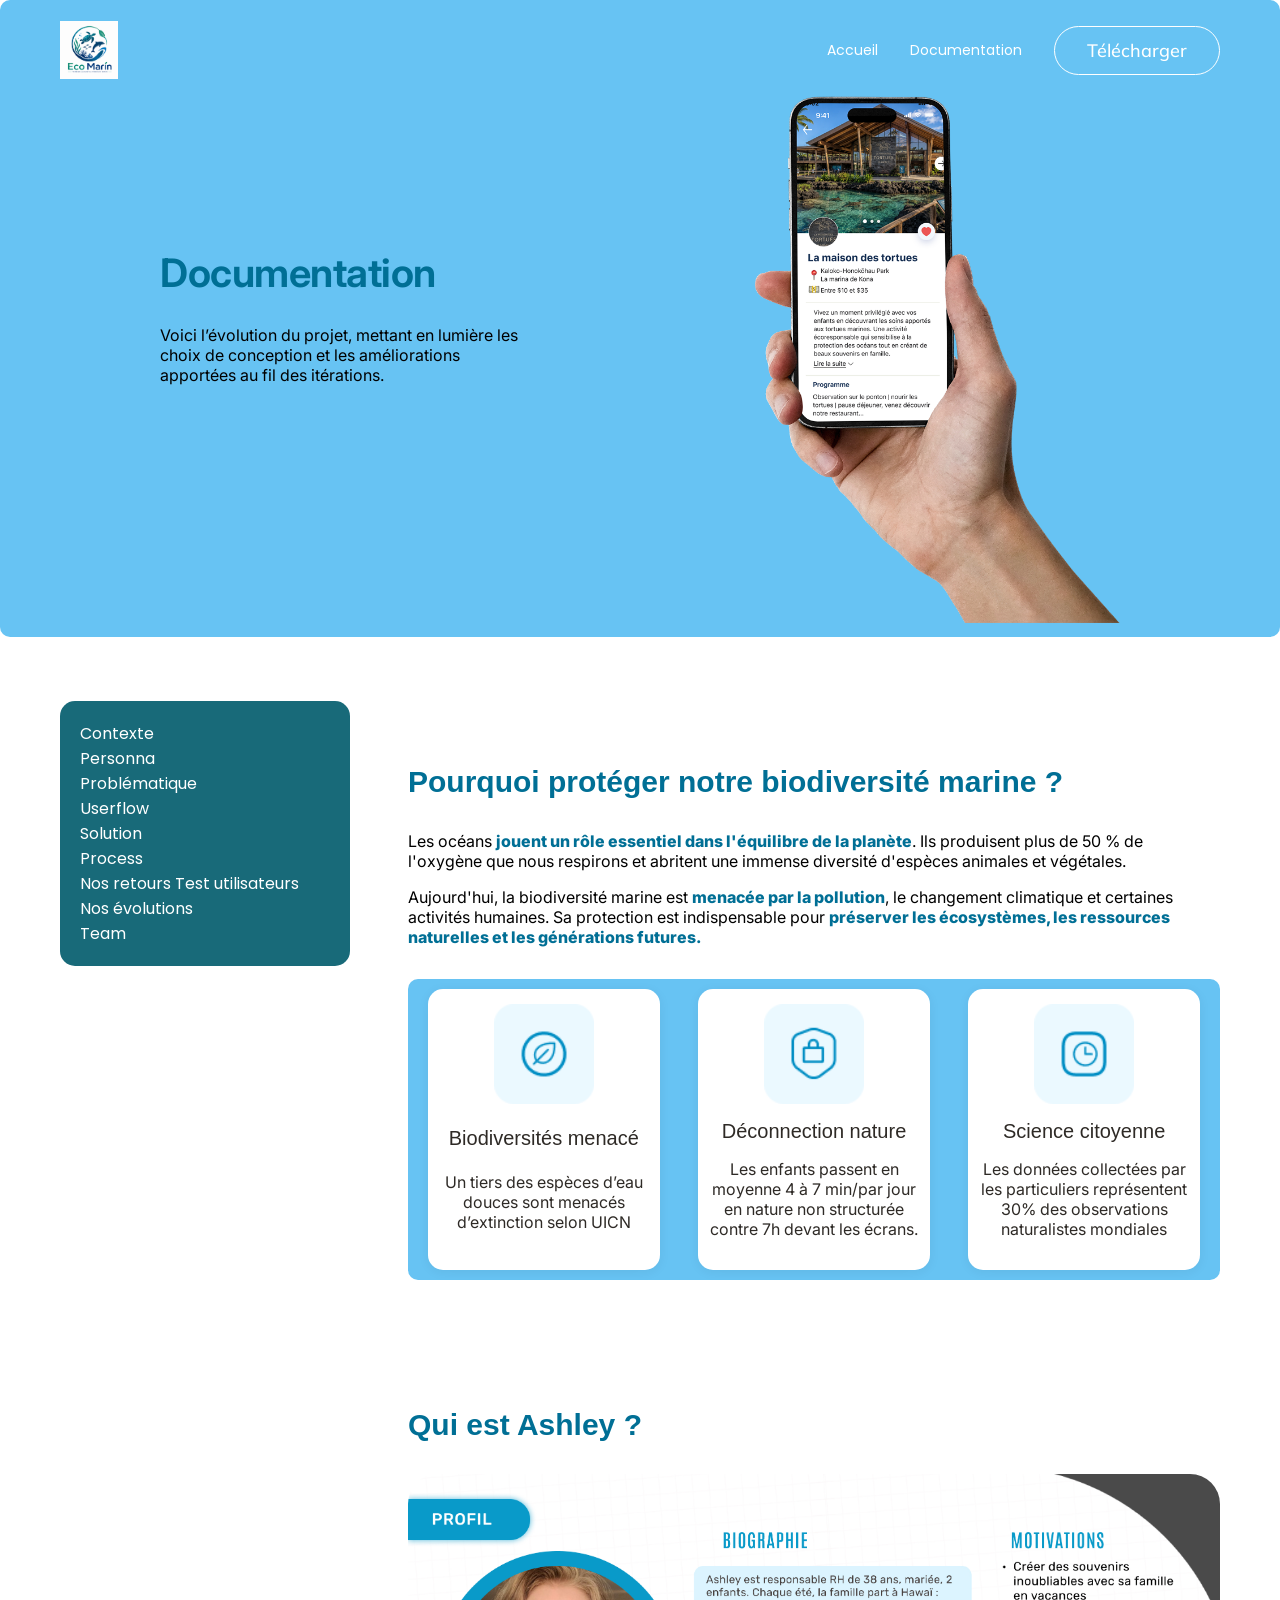
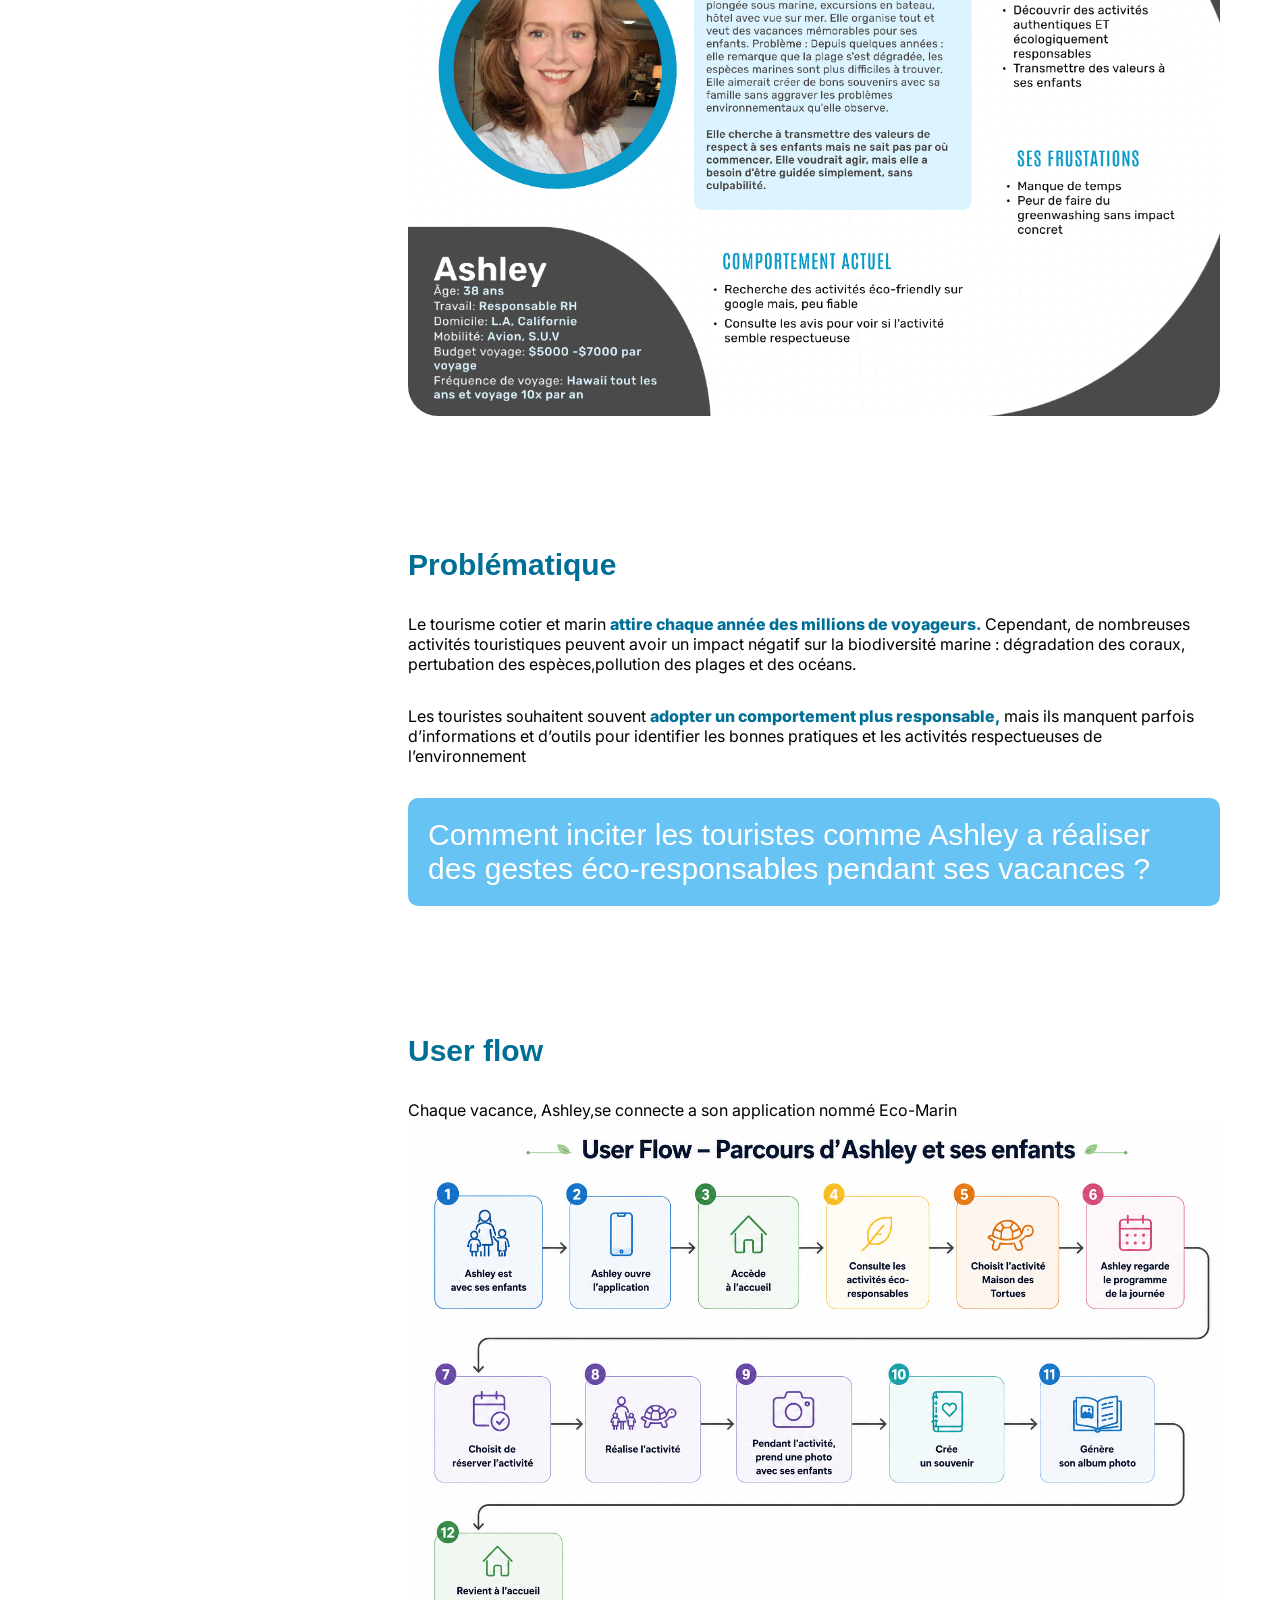
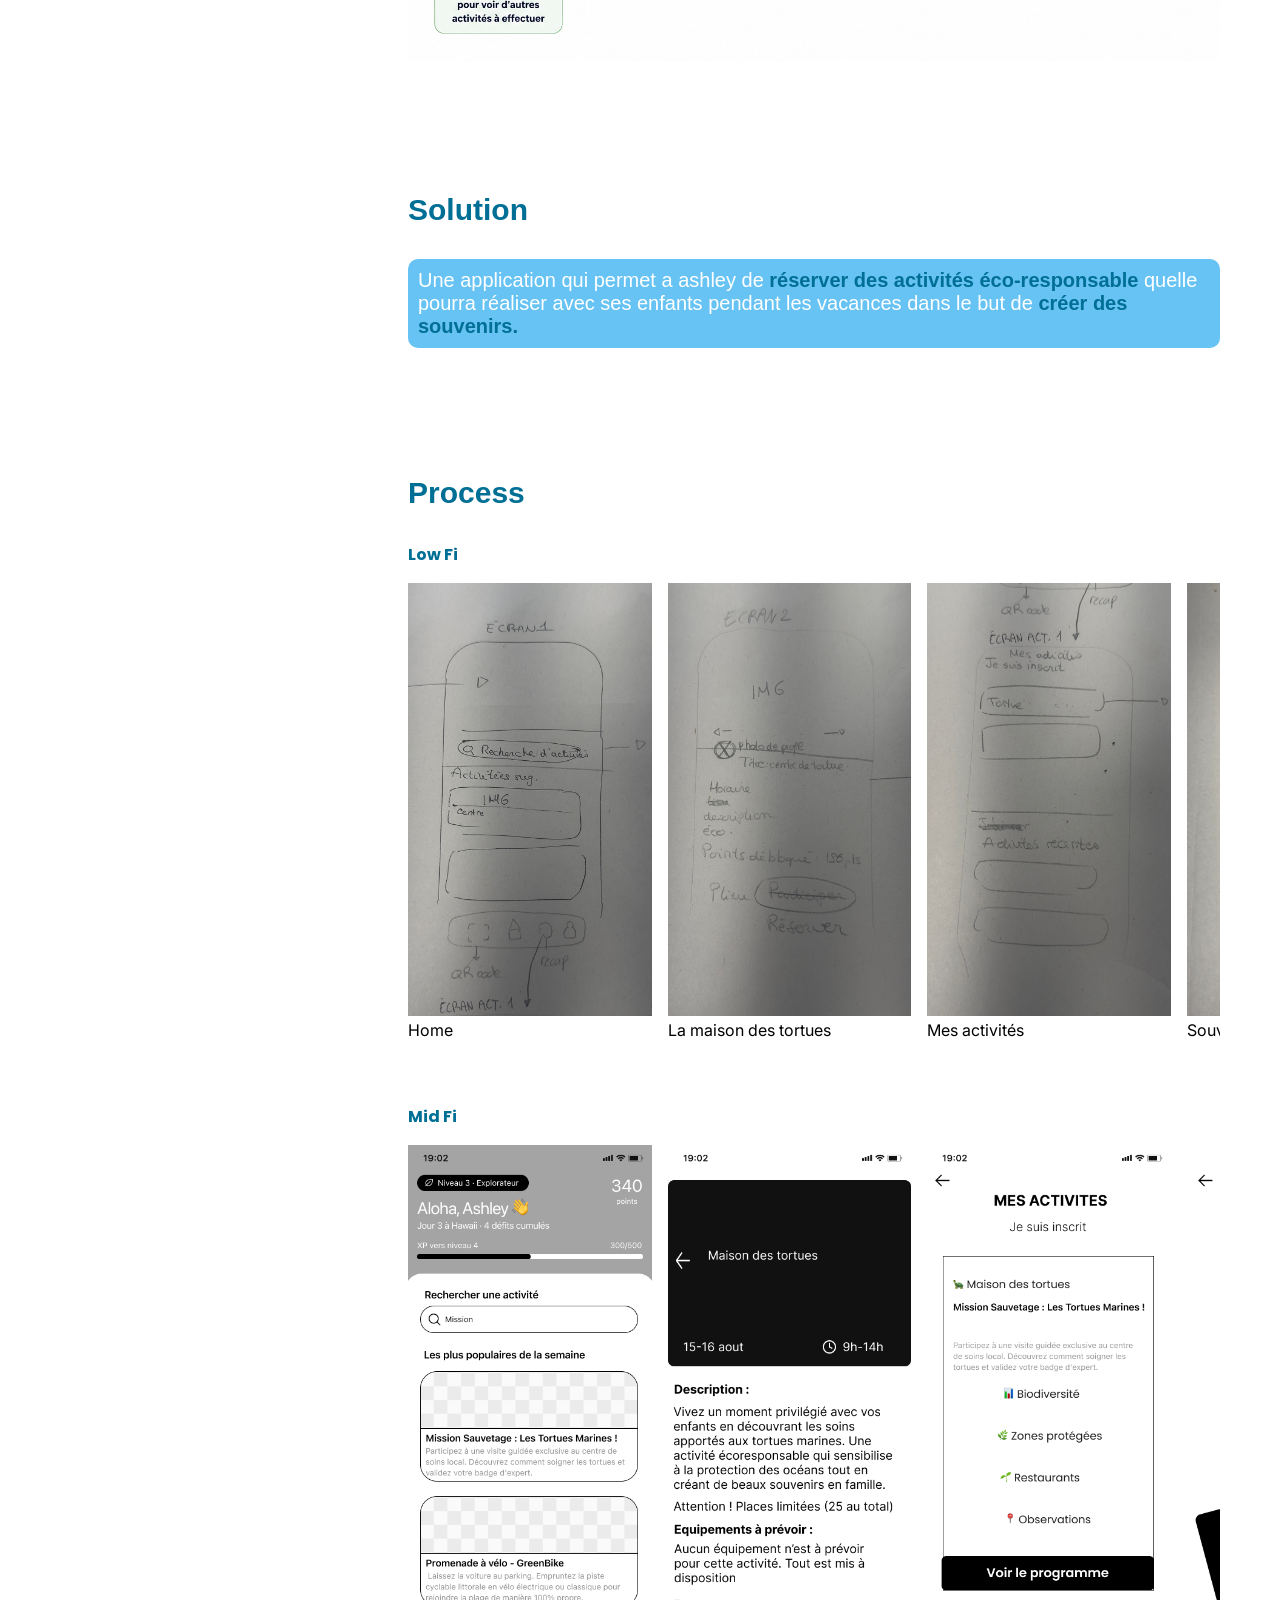
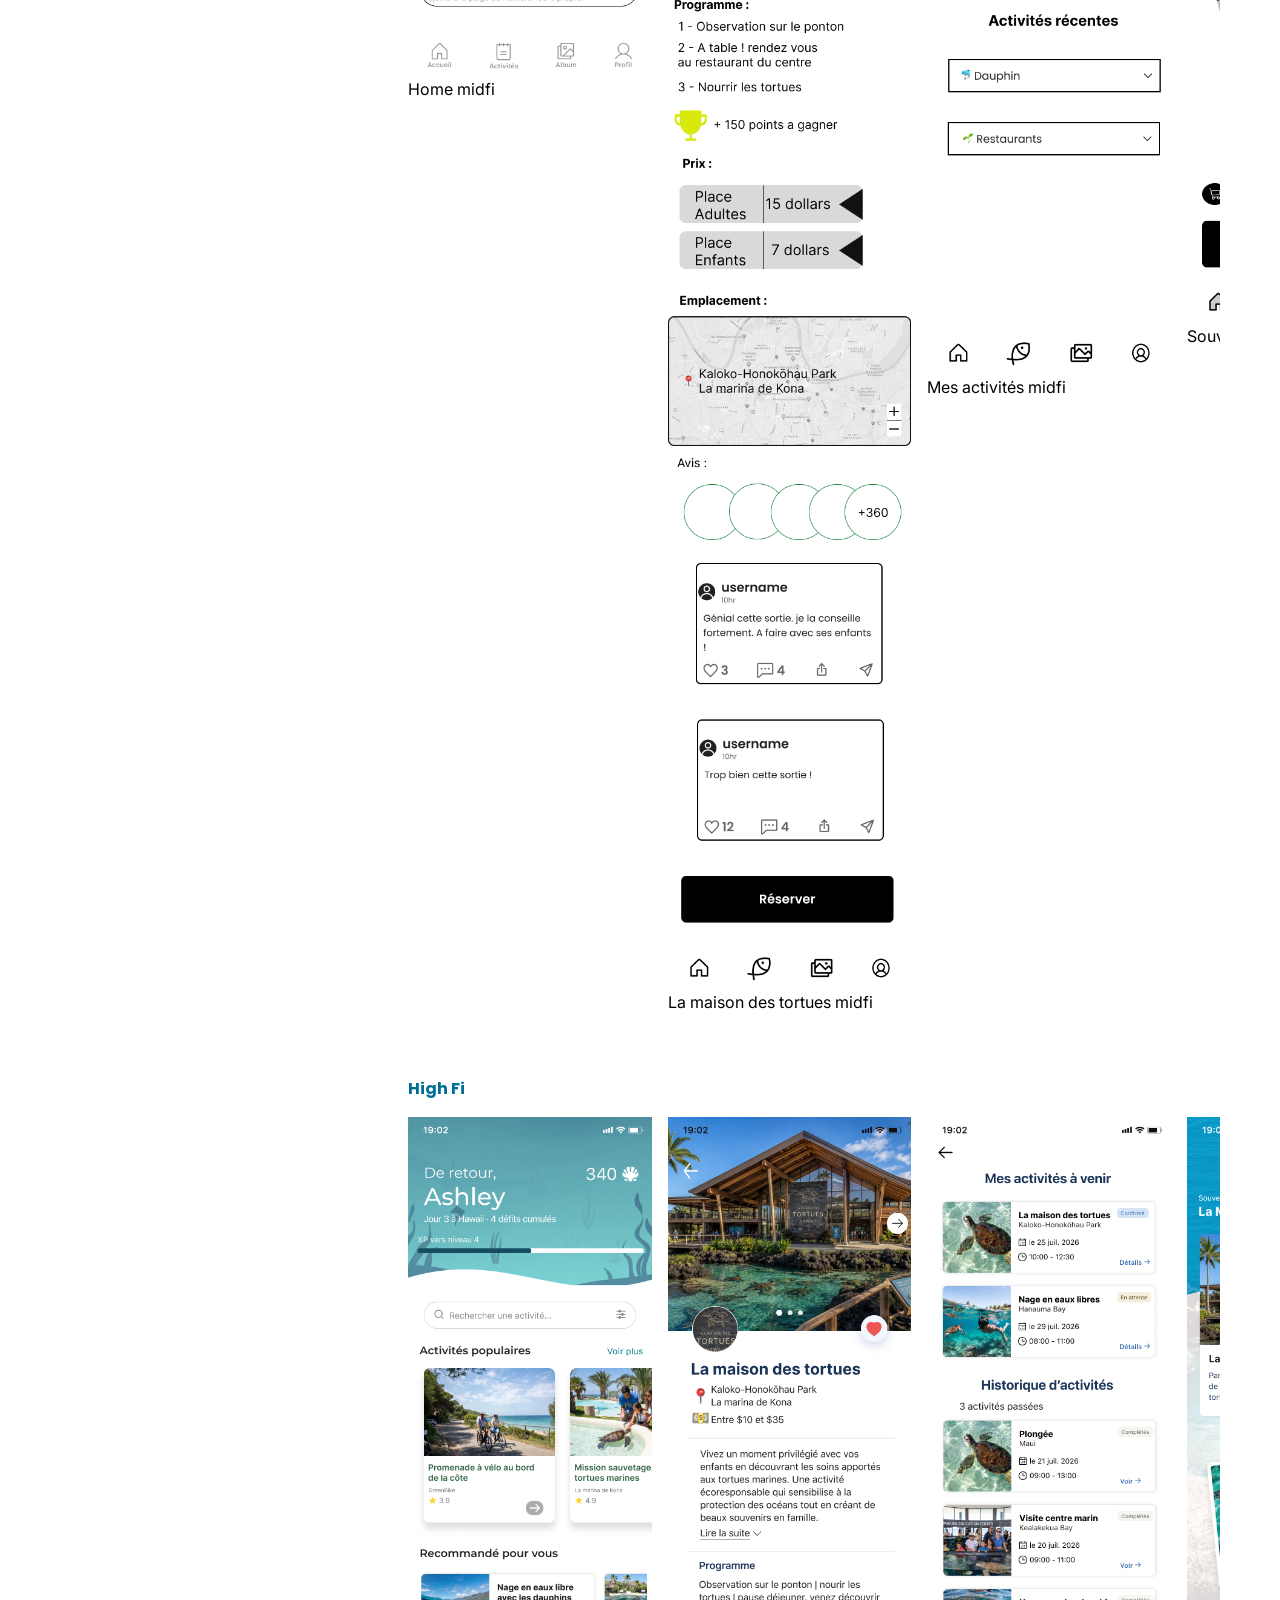
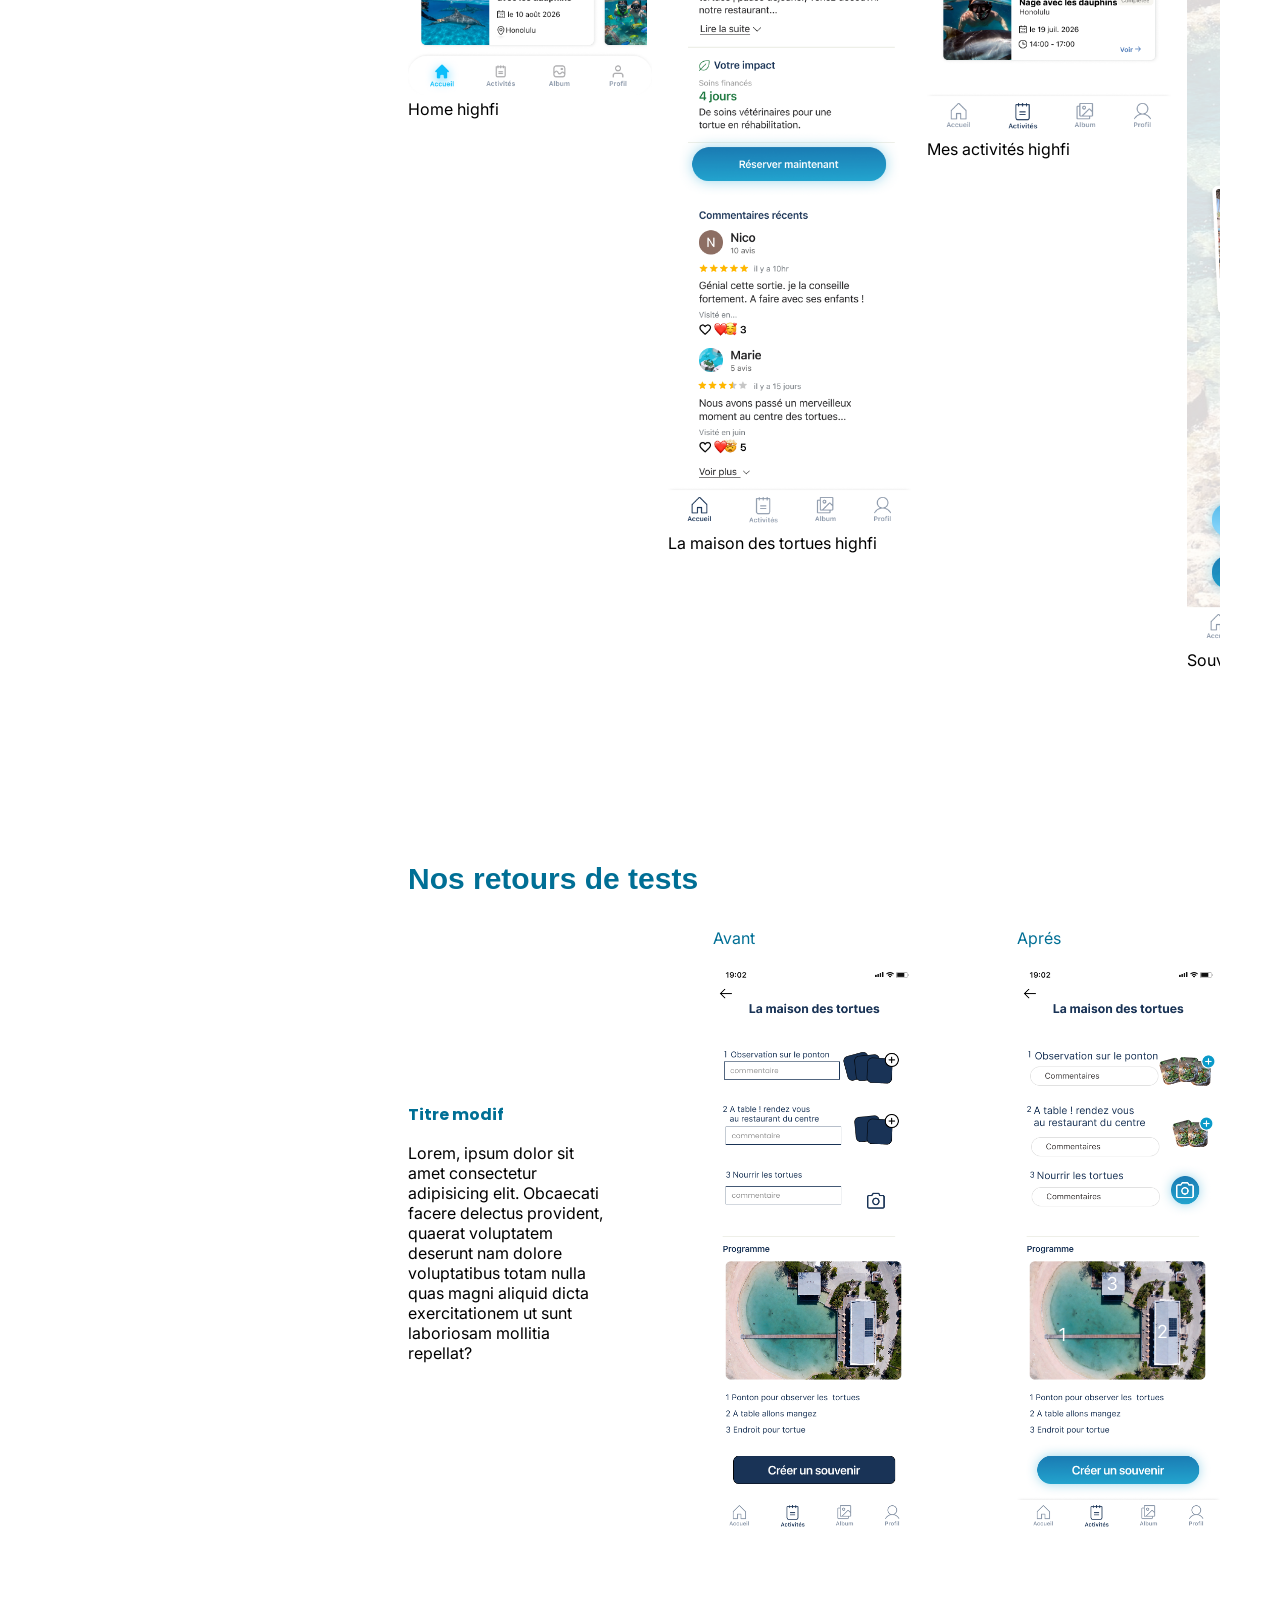
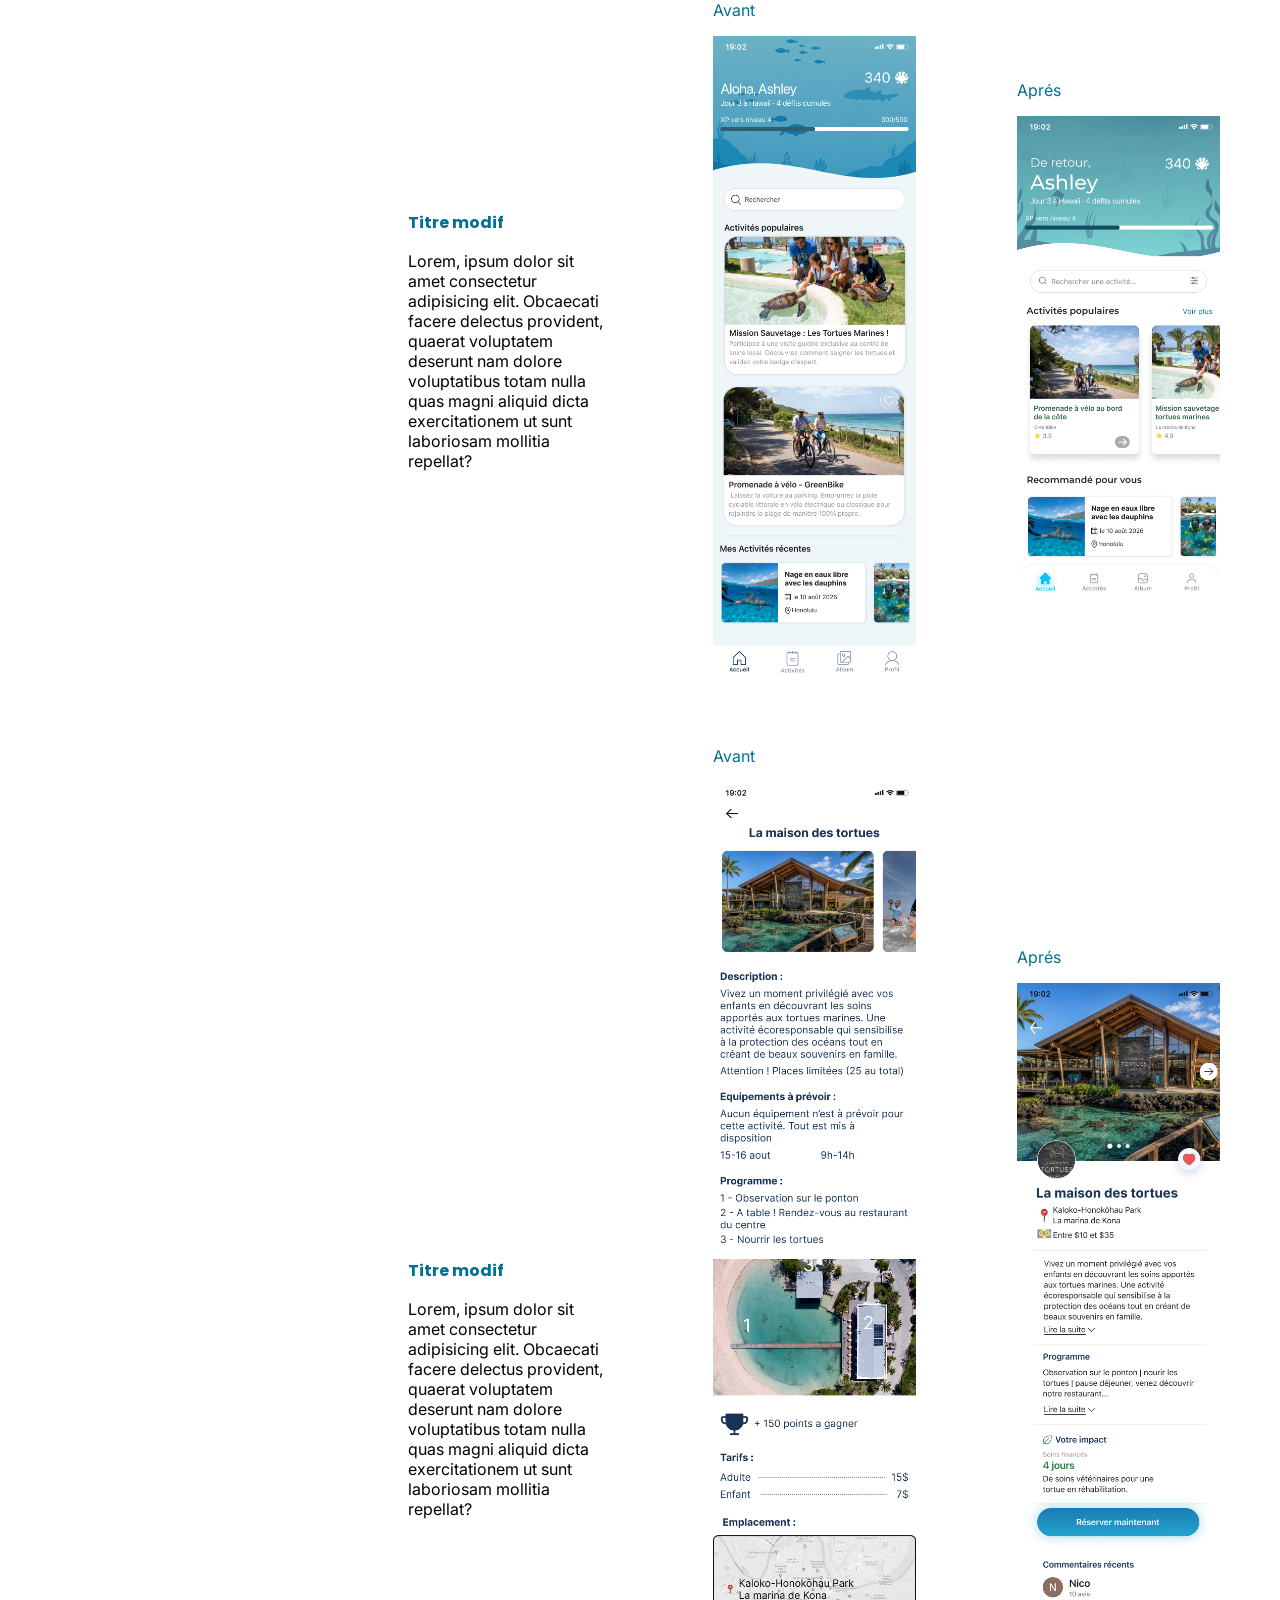
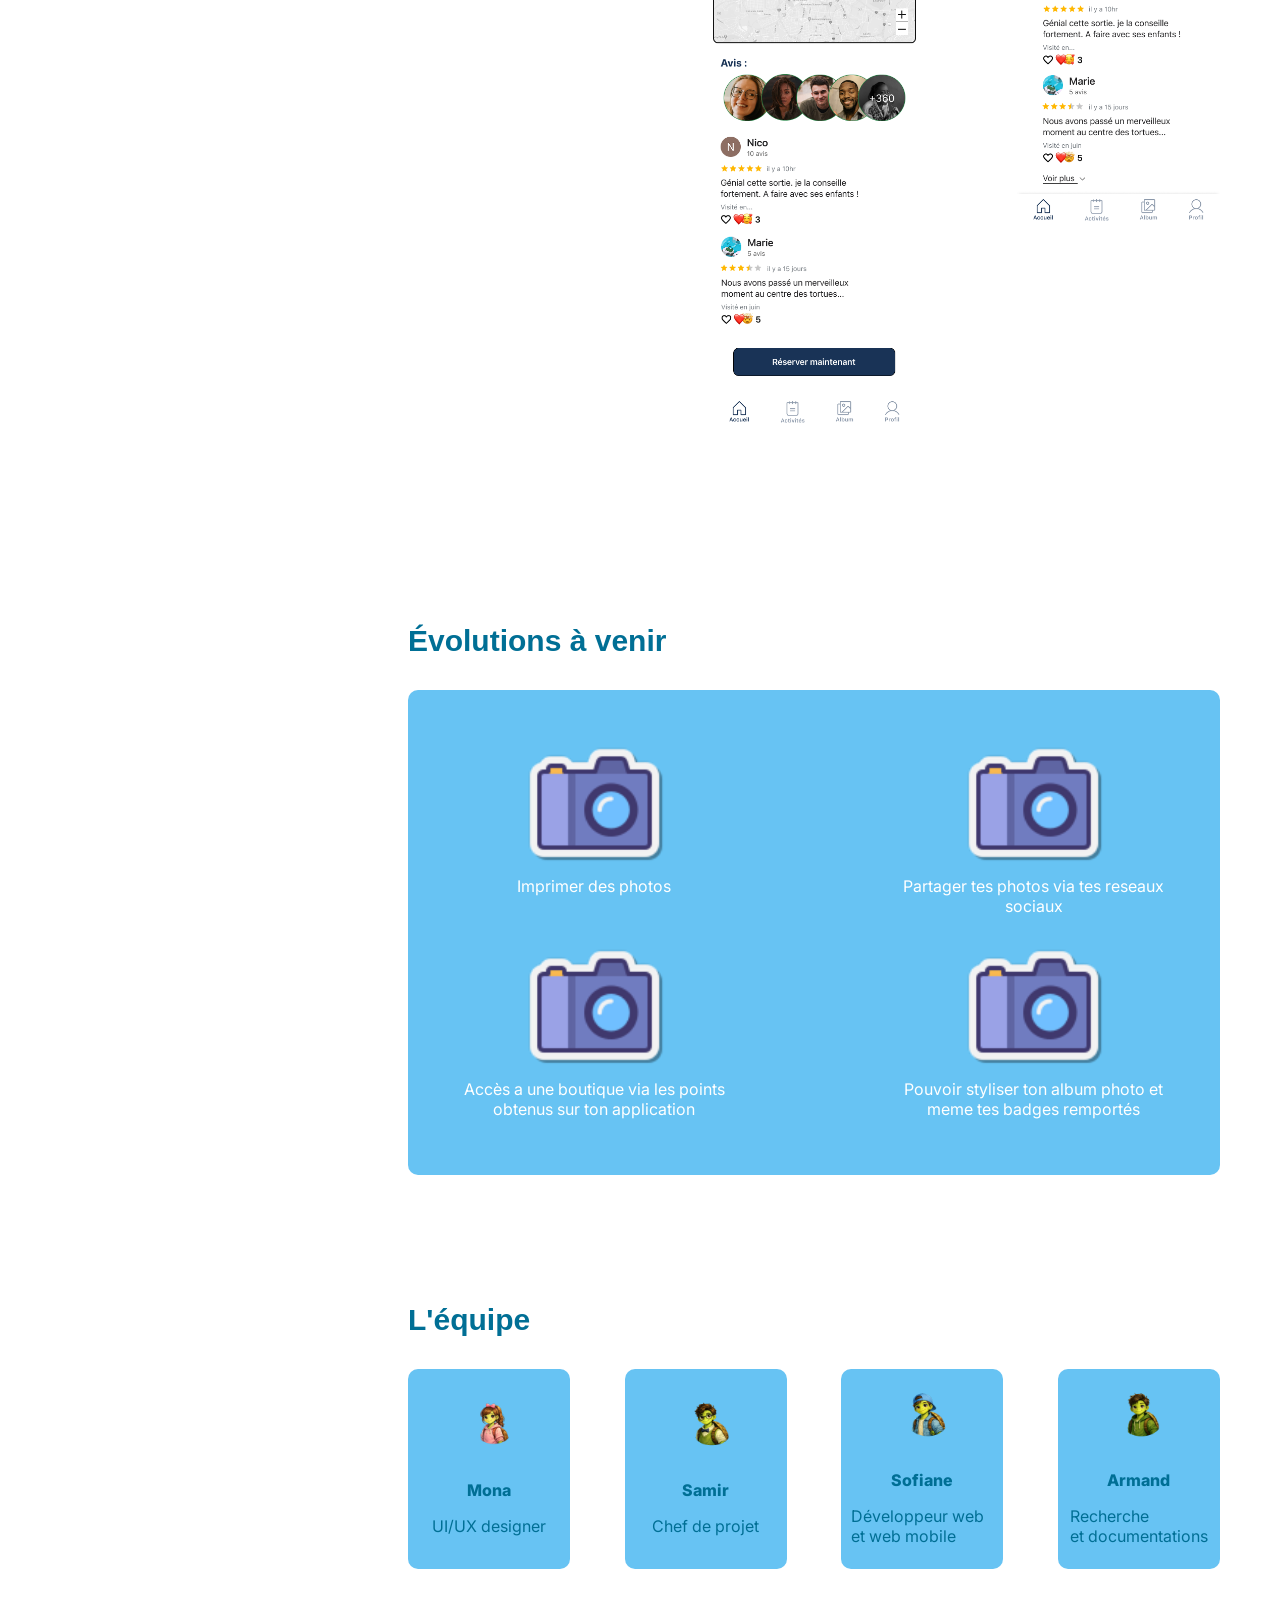
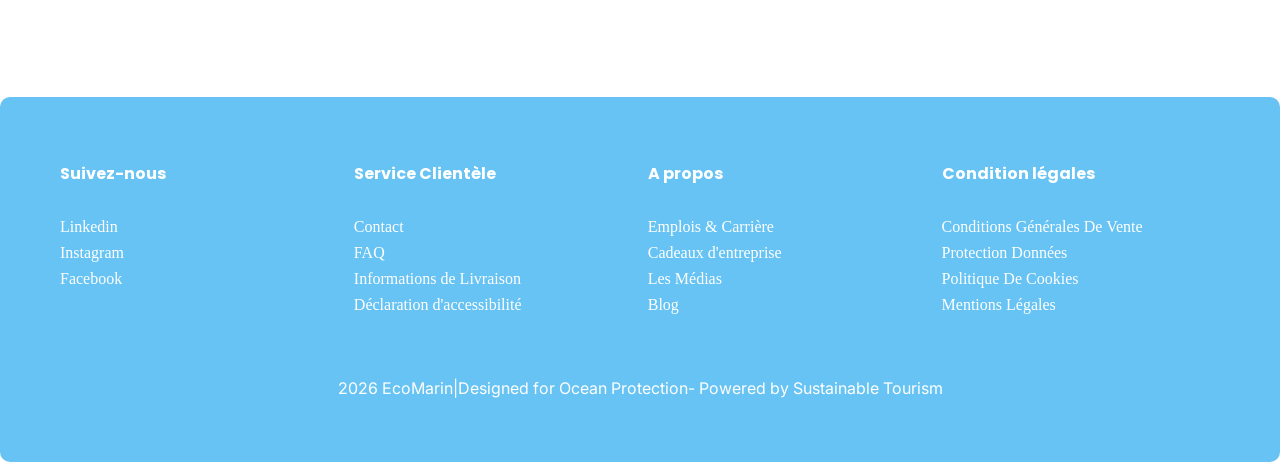
==== commit 2d651fc0: "eadnsc" ====
--- a/doc.html
+++ b/doc.html
@@ -32,7 +32,7 @@
 
             <!-- div gauche -->
             <div class="w-38 ">
-<h1></h1>
+            <h1 class="mb-32">Documentation</h1>
 
                 <p>Voici l’évolution du projet, mettant en lumière les choix de conception et les améliorations
                     apportées au fil des itérations.</p>
--- a/style.css
+++ b/style.css
@@ -813,7 +813,7 @@
     color: white;
     text-decoration: none;
     border-radius: 15px;
-    background-color: rgb(85, 153, 255);
+    background-color: #186a79;
 
 }
 
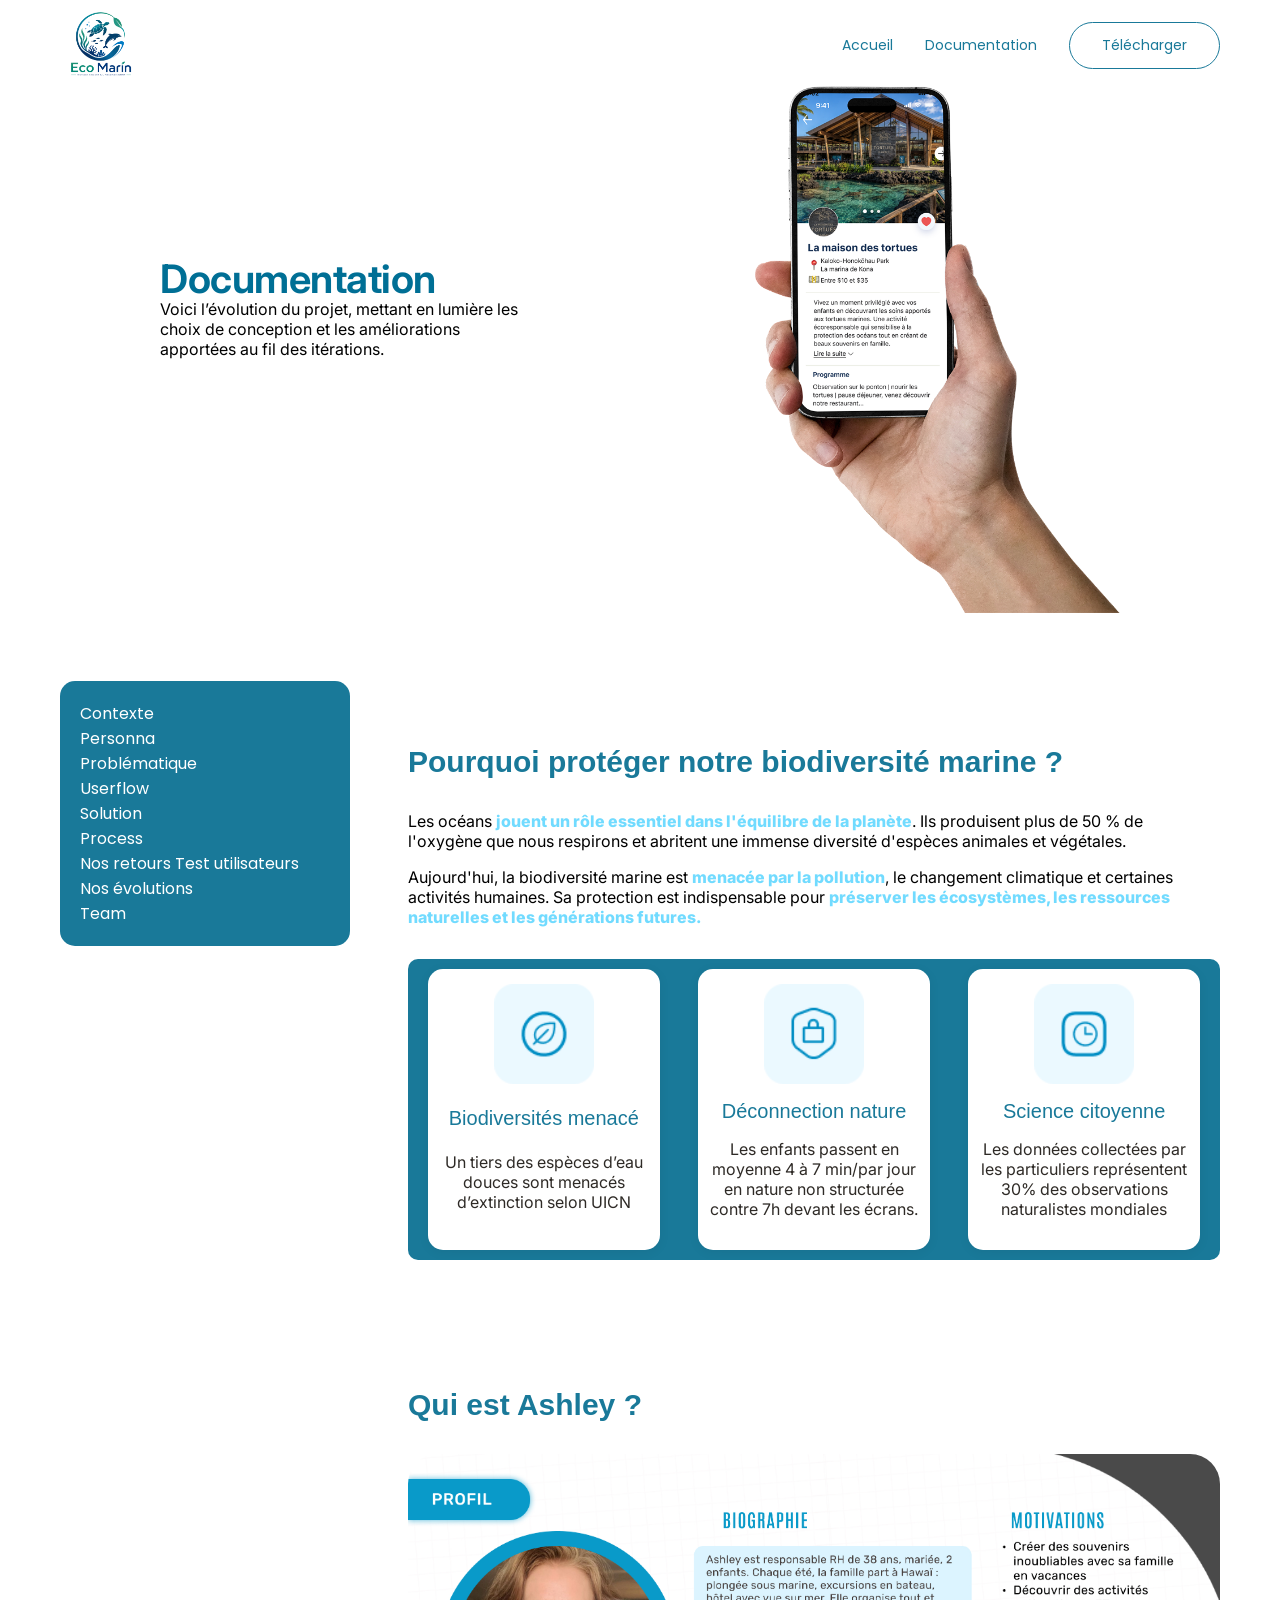
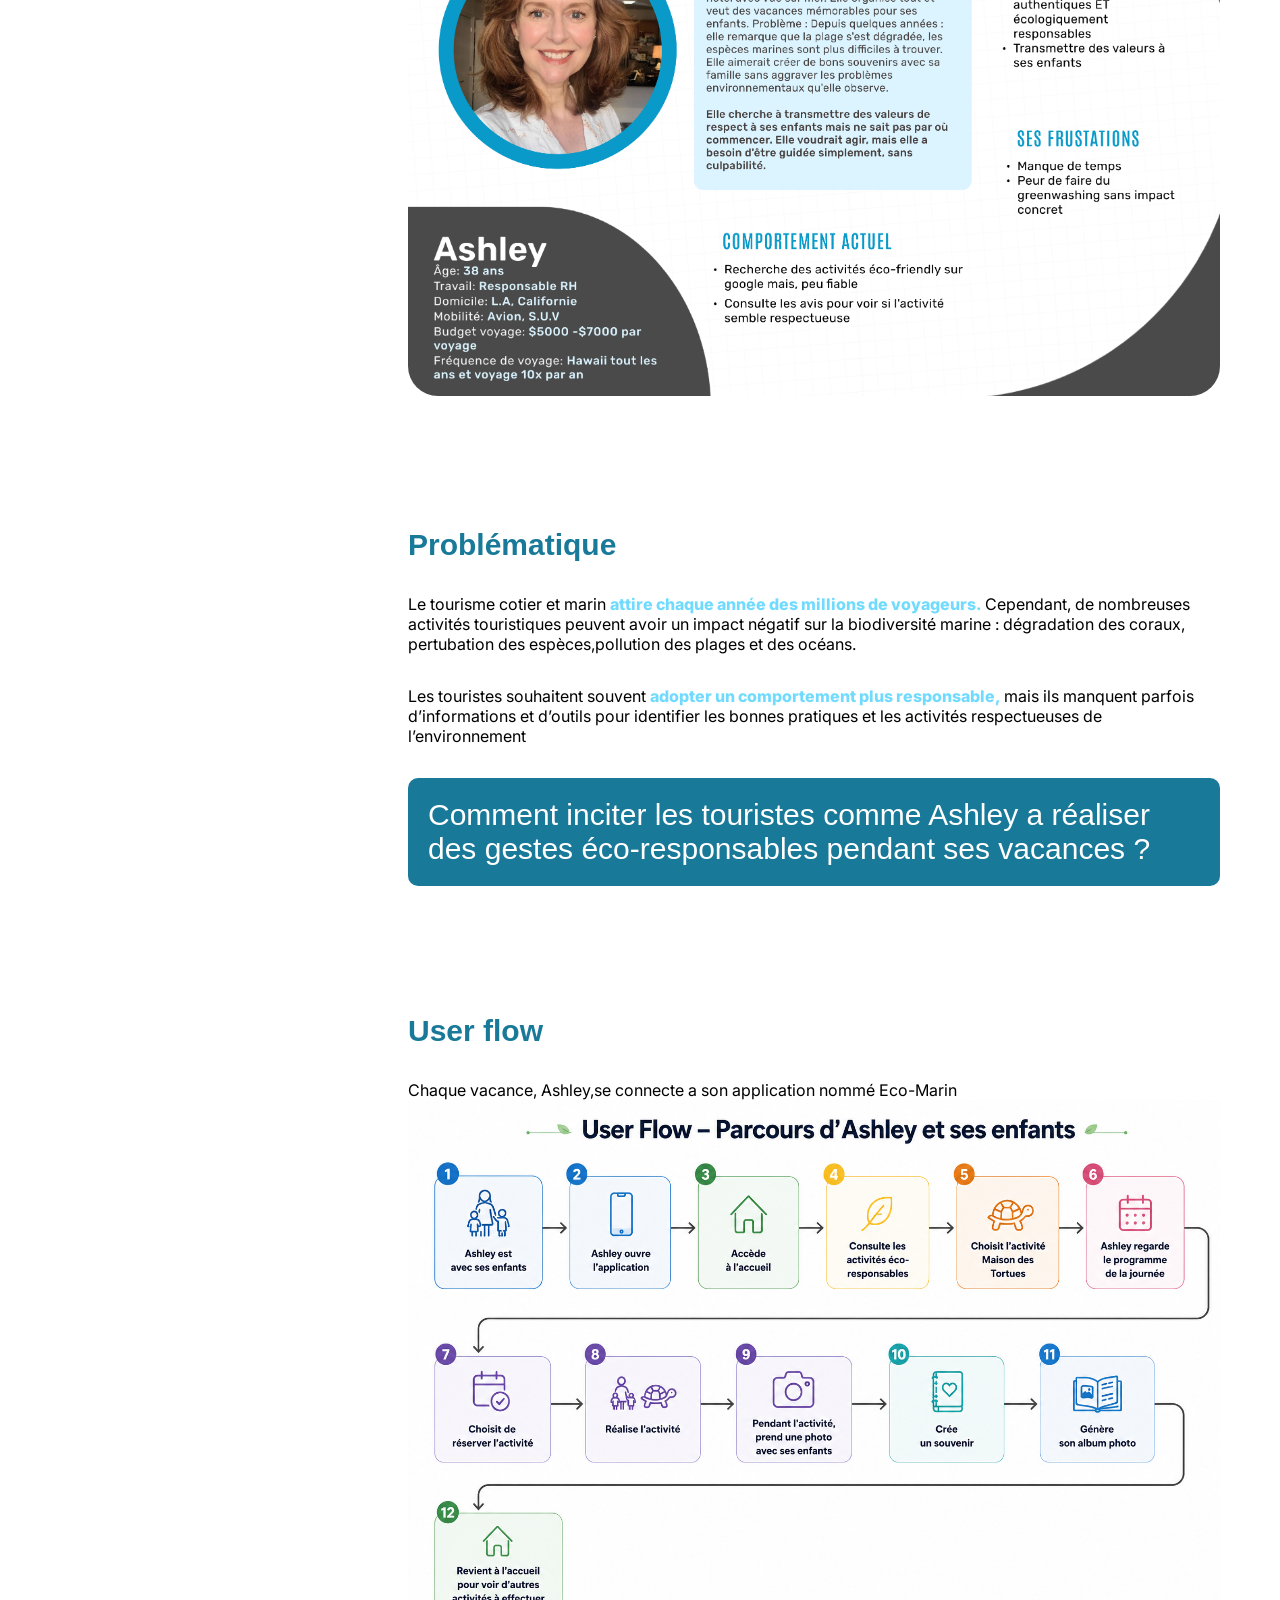
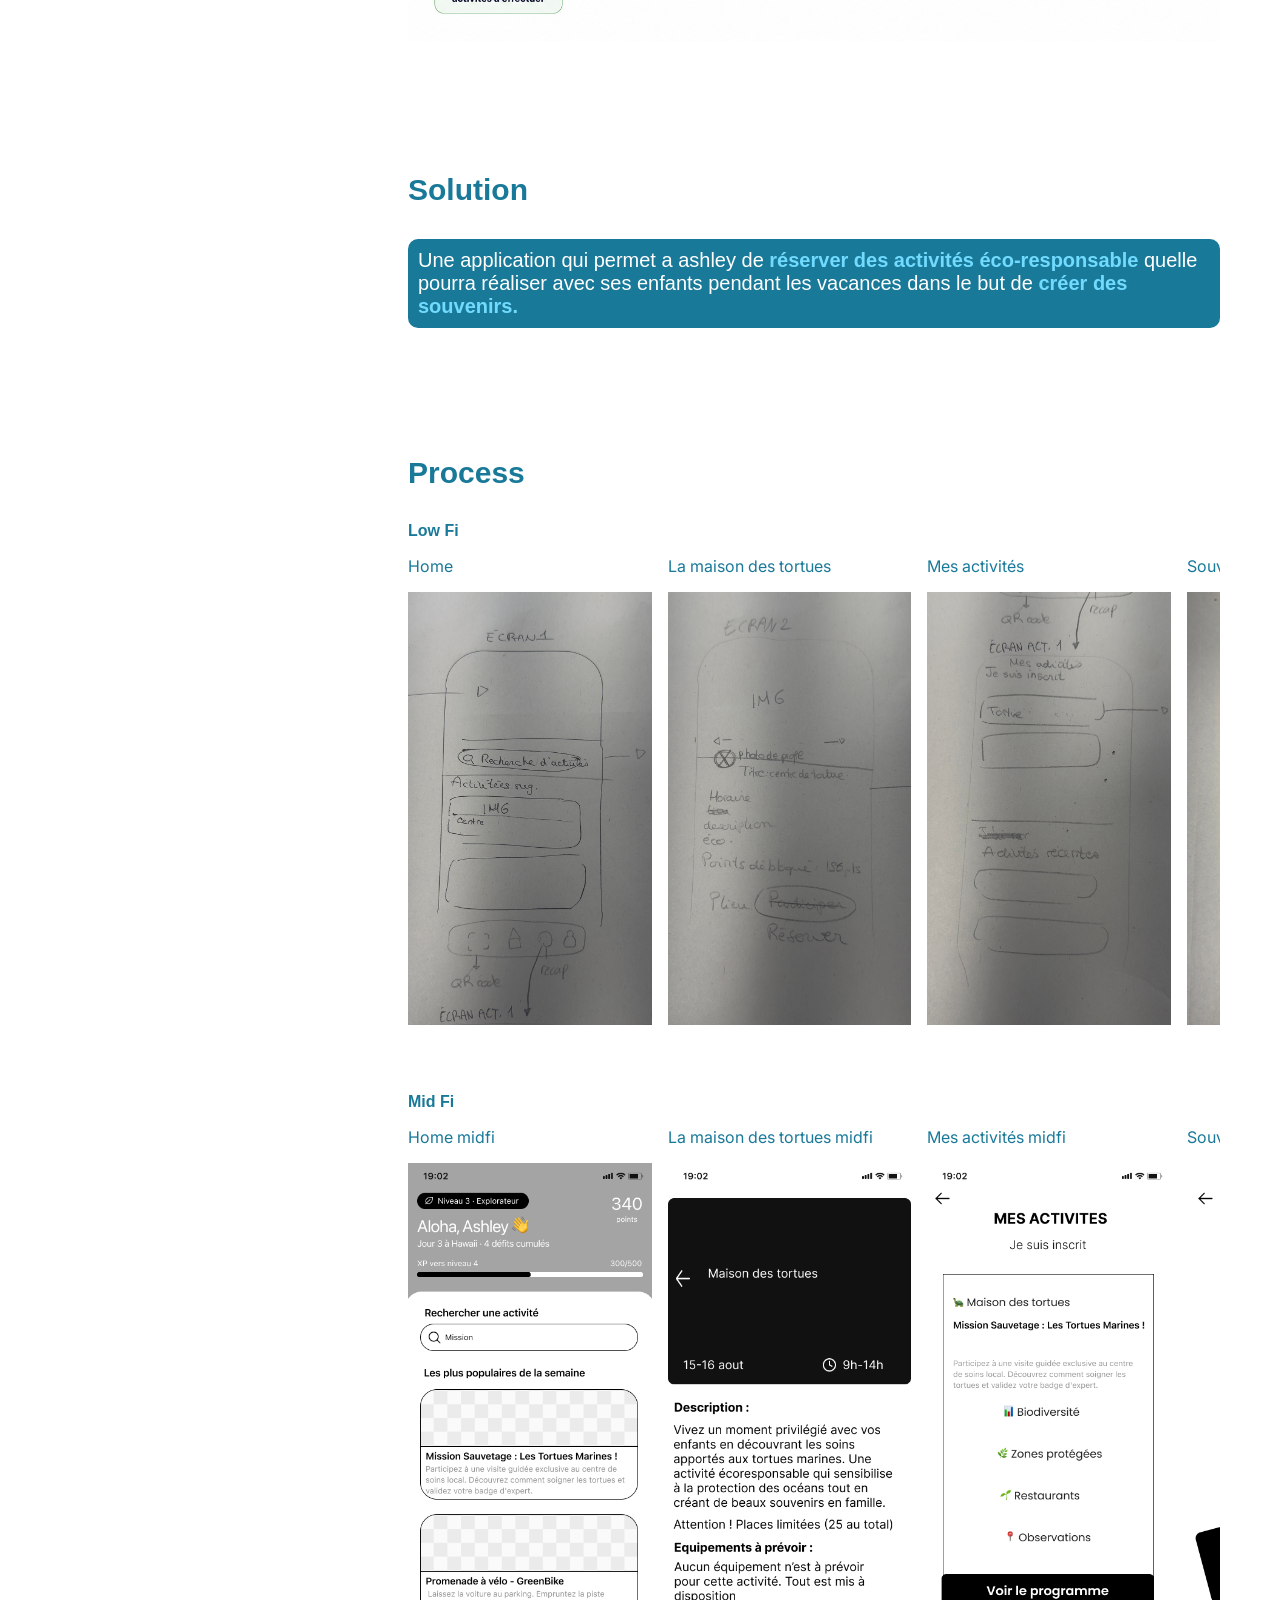
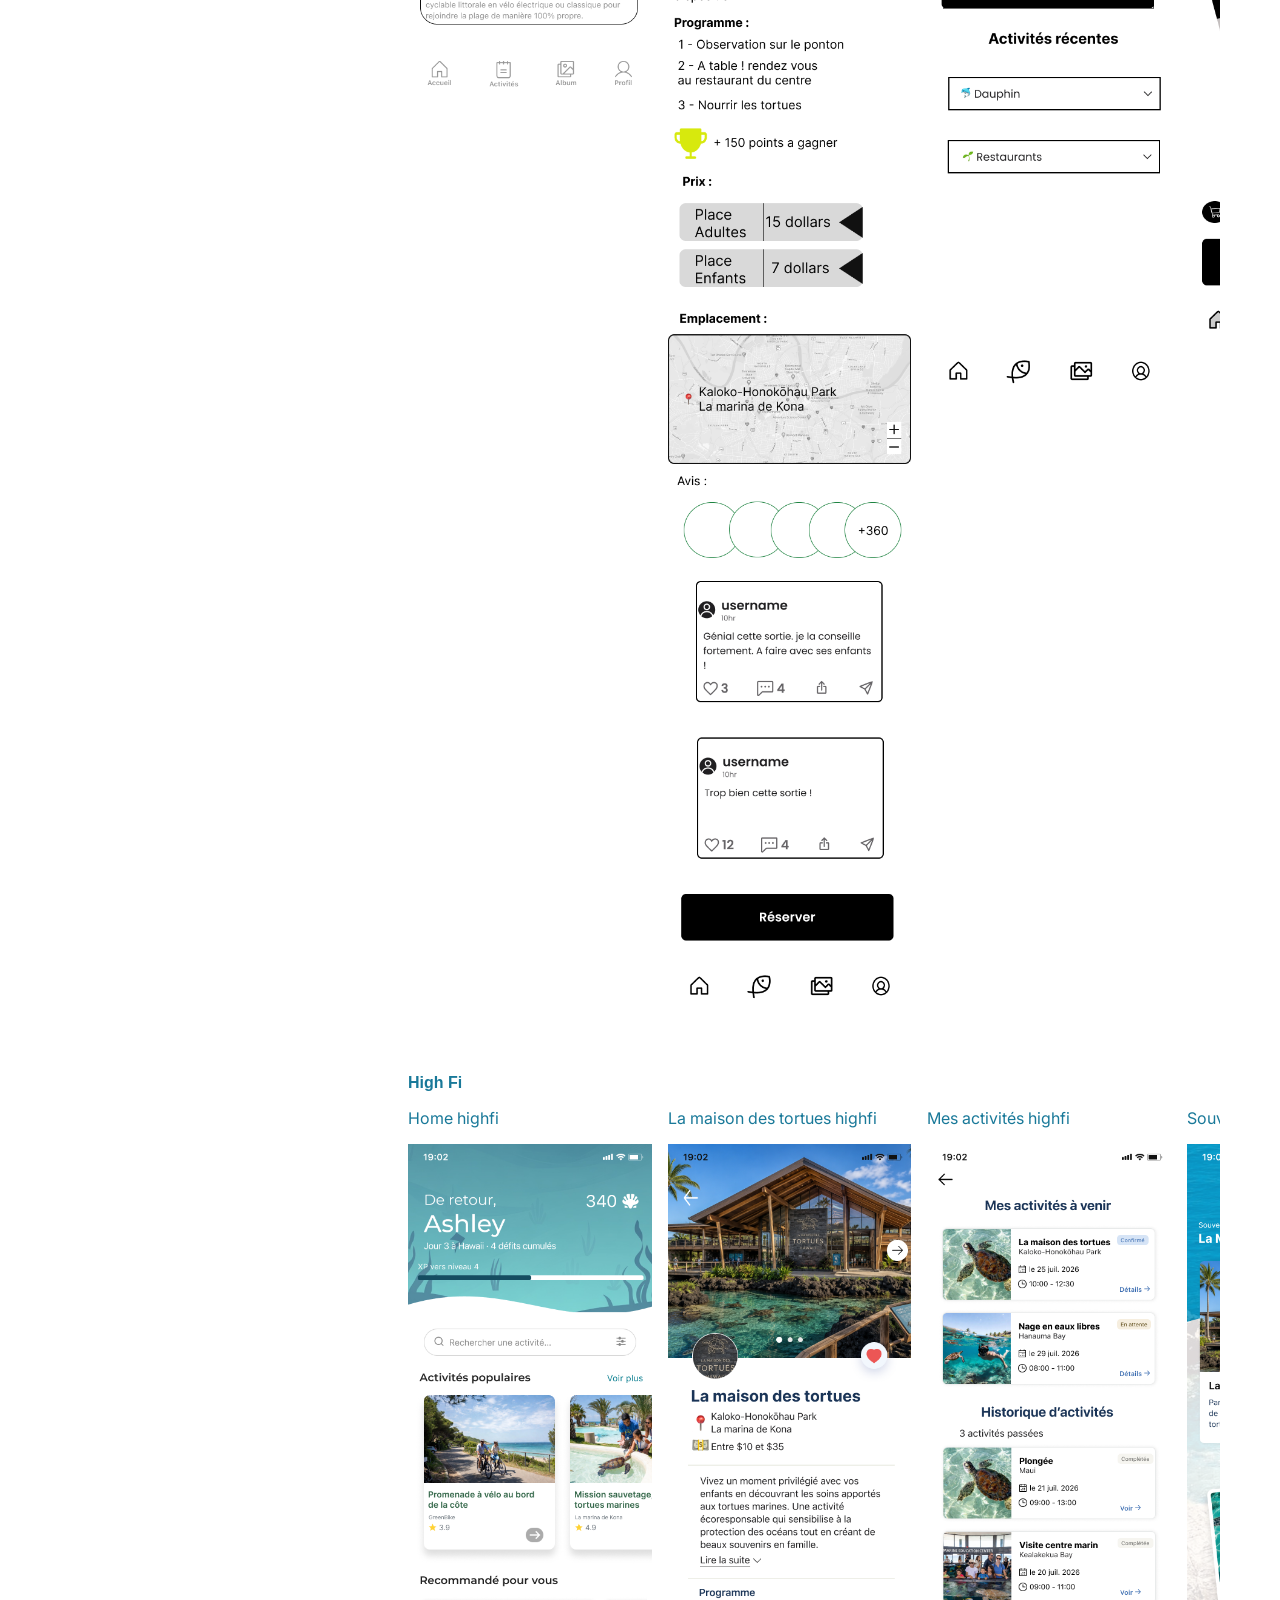
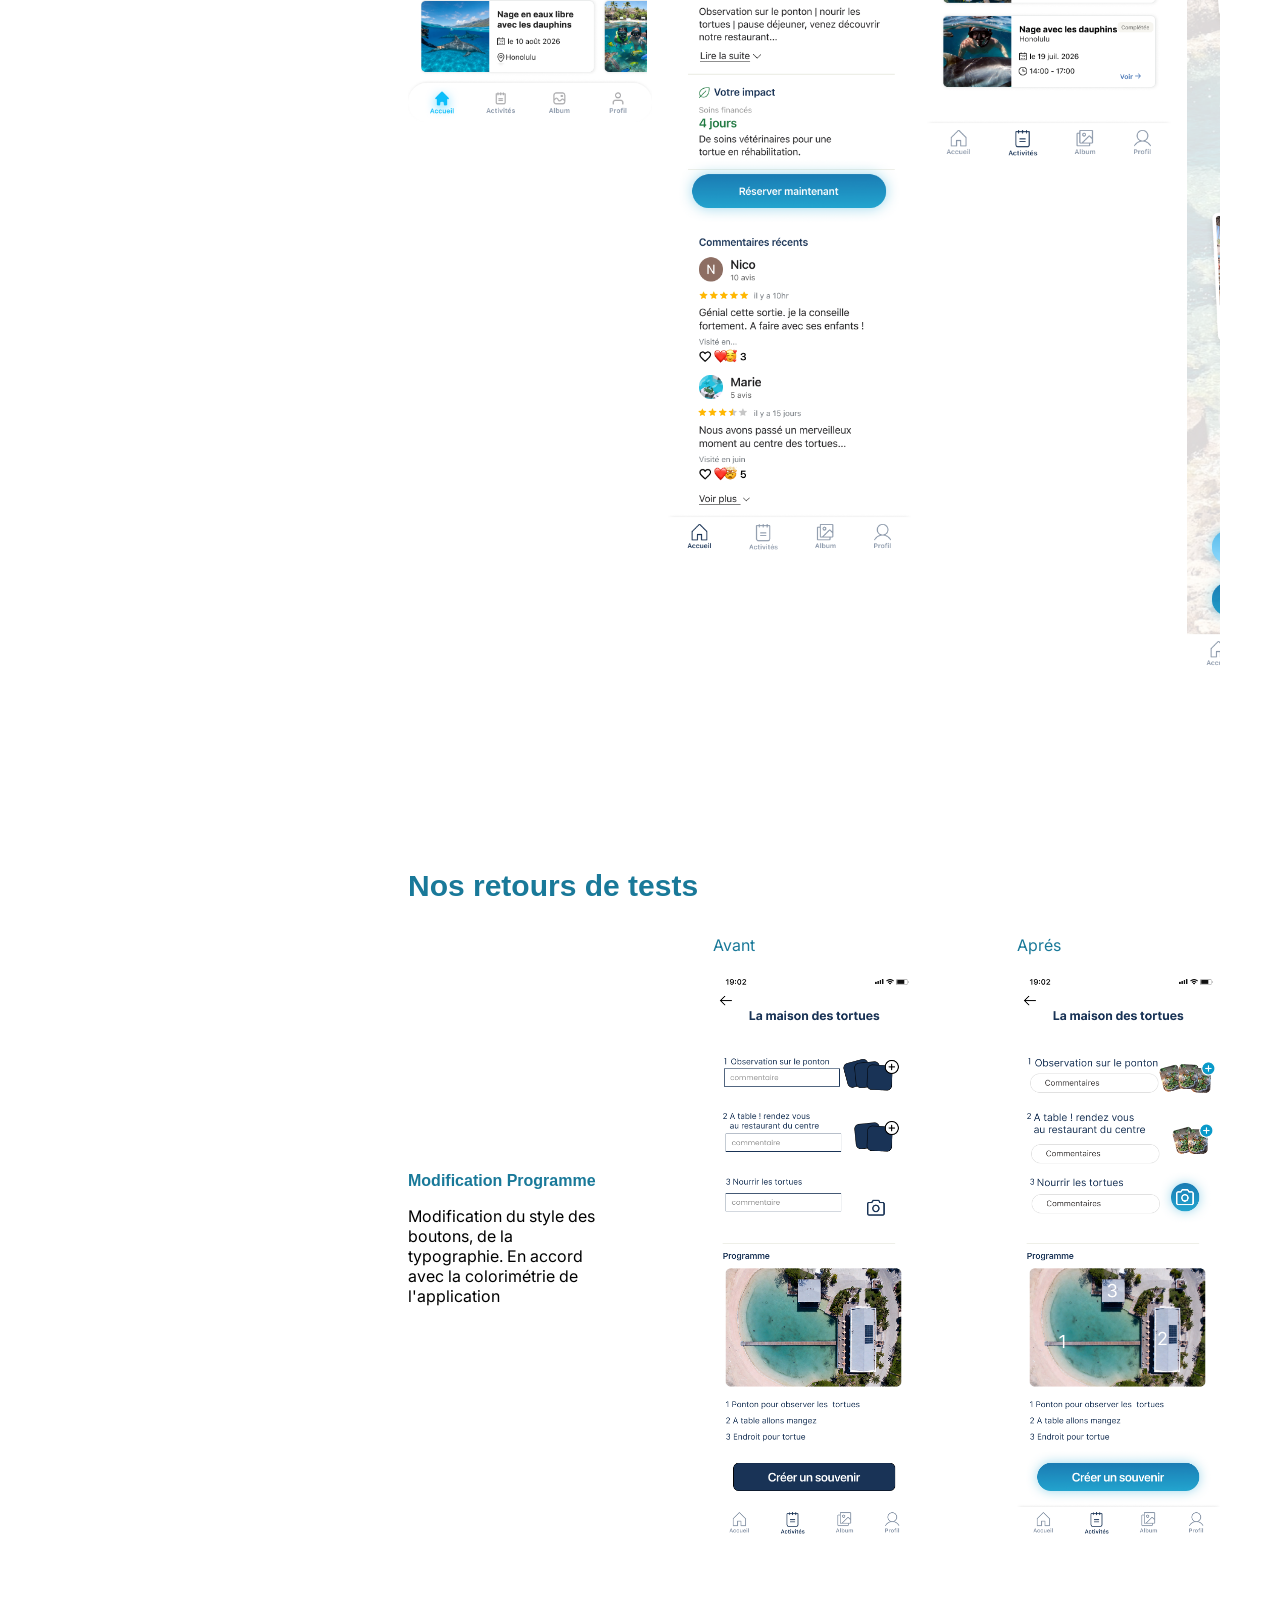
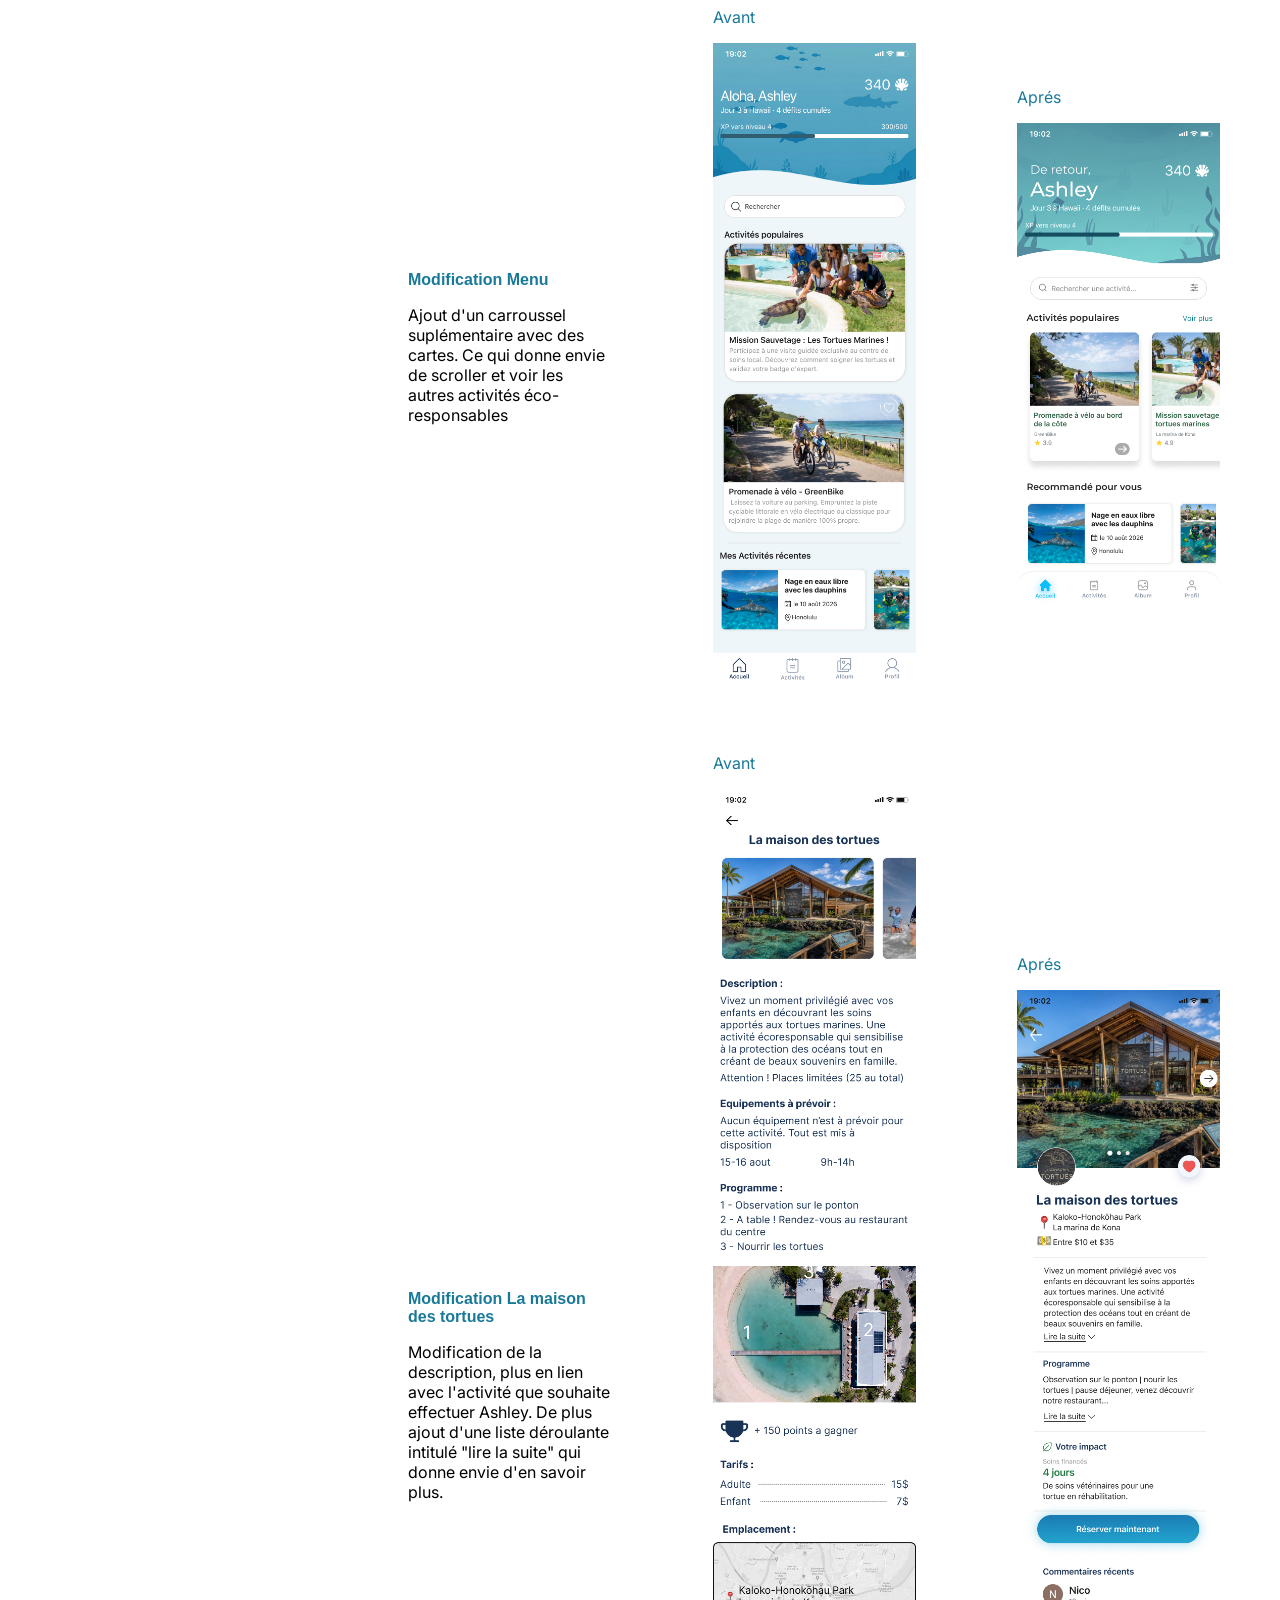
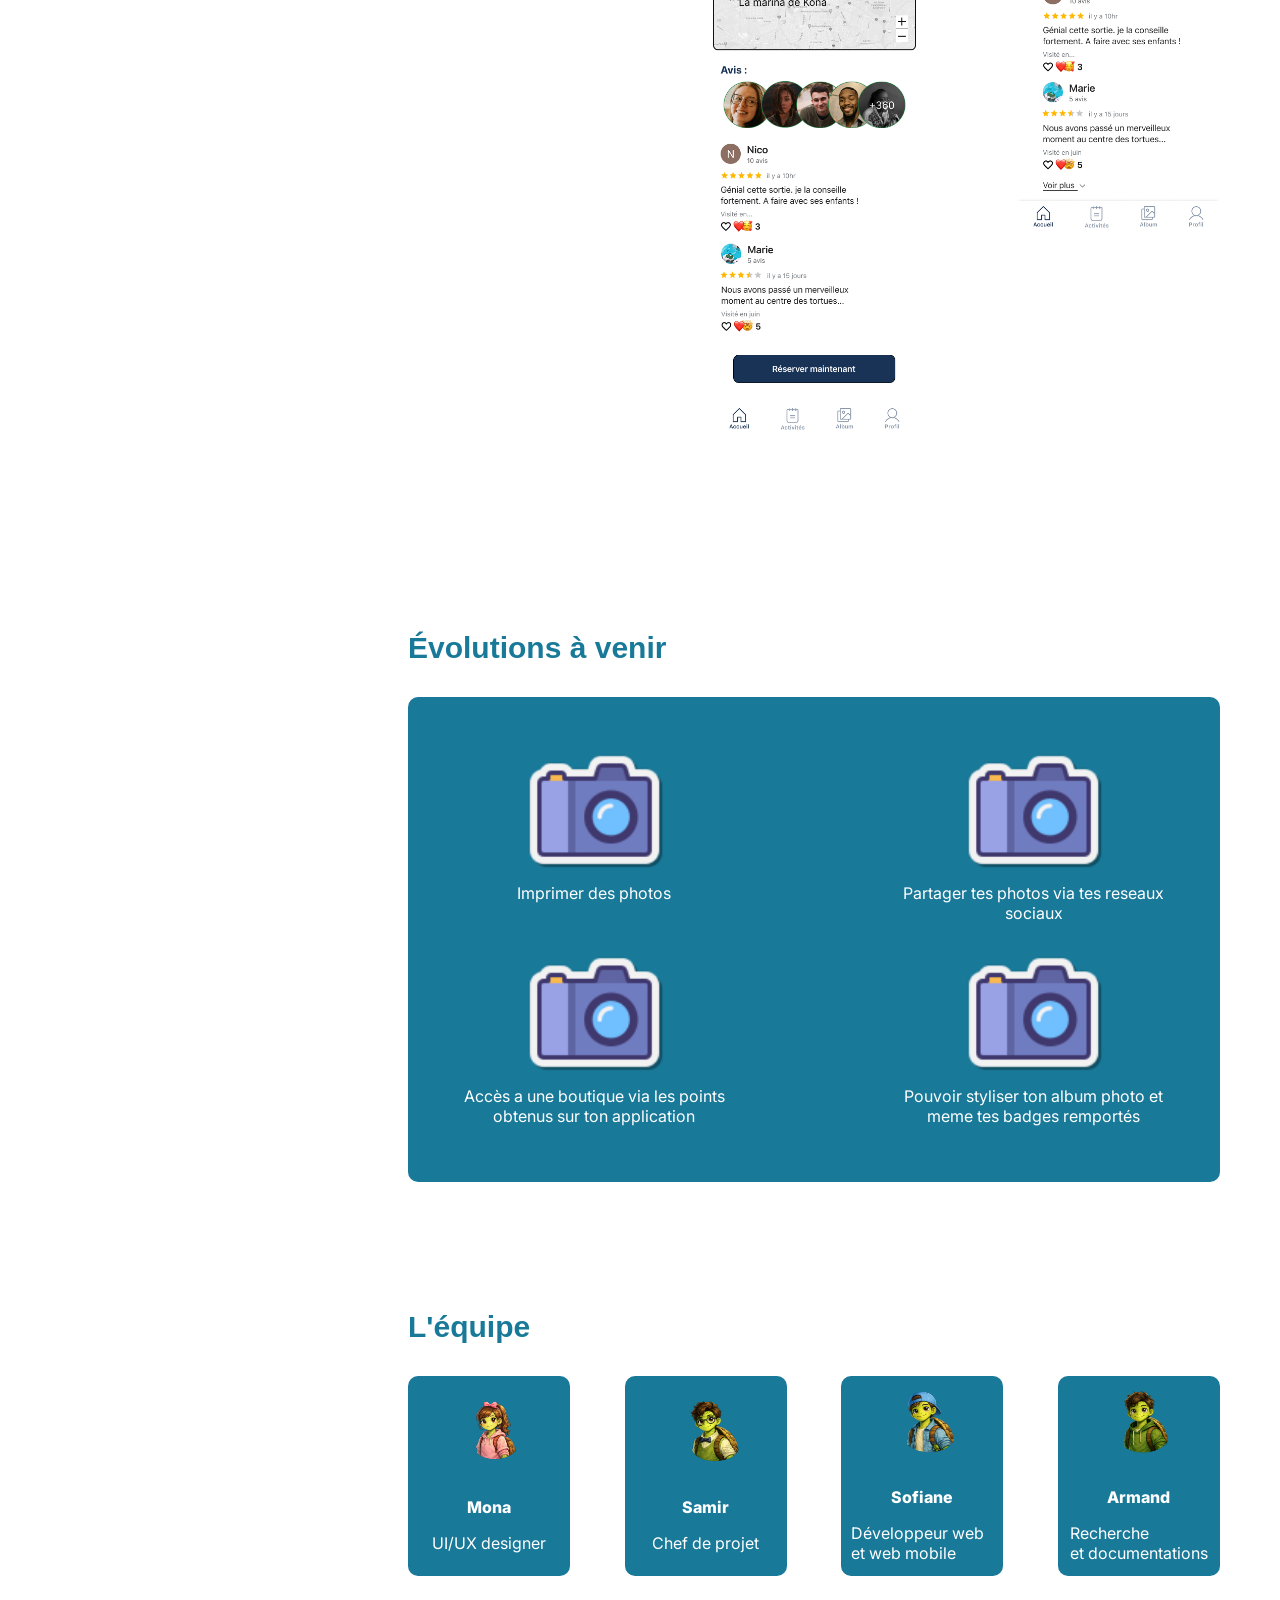
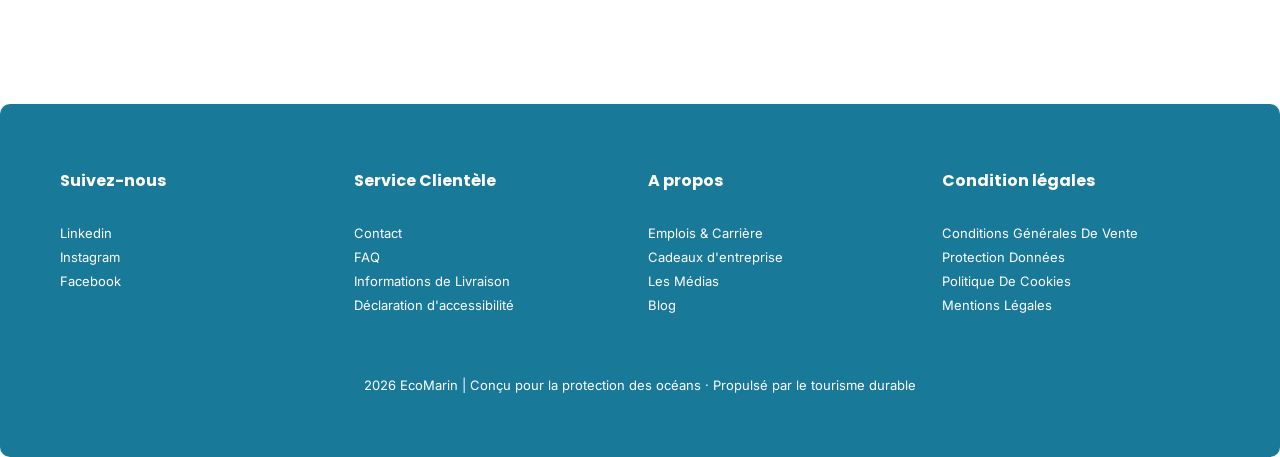
==== commit 1a6dedfd: "mardi AM" ====
--- a/doc.html
+++ b/doc.html
@@ -15,24 +15,24 @@
     <!-- header -->
     <header class="">
         <div class="container-1200 align-center flex space-between">
-             <img src="assets/logo_eco_marin.png" alt="Eco-Marin" width="5%">
+             <img src="assets/logos/logo_eco_marin_colore.png" alt="Eco-Marin" width="5%">
             <nav class="flex gap-32 align-center nav-links">
-                <a href="index.html">Accueil</a>
-                <a href="doc.html">Documentation</a>
-                <a href="" class="btn-white">Télécharger</a>
+                <a class="color-blue" href="index.html">Accueil</a>
+                <a class="color-blue" href="doc.html">Documentation</a>
+                <a class="btn-blue" href="" >Télécharger</a>
             </nav>
         </div>
 
     </header>
 
     <!-- hero doc -->
-    <section class="bg-bleu-ciel">
+    <section class="section-hero">
 
         <div class="container-1000 flex space-between align-center">
 
             <!-- div gauche -->
             <div class="w-38 ">
-            <h1 class="mb-32">Documentation</h1>
+       <h1 class="gradient-text">Documentation</h1>
 
                 <p>Voici l’évolution du projet, mettant en lumière les choix de conception et les améliorations
                     apportées au fil des itérations.</p>
@@ -51,7 +51,7 @@
 
     <div class="flex container-1200 space-between">
         <!-- SOMMAIRE -->
-        <div class="w-25 mt-64">
+        <div class="w-25 mt-64 mb-32">
             <nav class="pos-sticky card-sommaire sommaire">
                 <a href="#contexte">Contexte</a>
                 <a href="#persona">Personna</a>
@@ -147,7 +147,7 @@
                     d’informations et d’outils pour identifier les bonnes pratiques et les activités respectueuses de
                     l’environnement</p>
 
-                <div class="bg-bleu-ciel p-20 mt-32">
+                <div class="bg-bleu-solution p-20 mt-32">
                     <h2 class="color-white">Comment inciter les touristes comme Ashley a réaliser des gestes
                         éco-responsables pendant ses vacances ?
                         </h4>
@@ -172,7 +172,7 @@
 
                 <h2 class="mb-32 bold color-blue">Solution</h2>
 
-                <div class="bg-bleu-ciel">
+                <div class="bg-bleu-solution">
                     <h3 class="color-white">Une application qui permet a ashley de <span class="span-bleu">réserver des
                             activités éco-responsable</span> quelle pourra réaliser avec ses enfants pendant les
                         vacances dans le but de <span class="span-bleu">créer des souvenirs.</span> </h3>
@@ -196,26 +196,26 @@
 
                         <!-- img + legend -->
                         <div class="img-scroll-horizontal">
-                            <img src="assets/wireframe/wireframe_home.png" alt="" class="w-100"></img>
-                            <p>Home</p>
-                        </div>
-
-                        <!-- img + legend -->
-                        <div class="img-scroll-horizontal">
-                            <img src="assets/wireframe/wireframe_la_maison_des_tortues.png" alt="" class="w-100"></img>
-                            <p>La maison des tortues</p>
-                        </div>
-
-                        <!-- img + legend -->
-                        <div class="img-scroll-horizontal">
-                            <img src="assets/wireframe/wireframe_mes-activites.png" alt="" class="w-100"></img>
-                            <p>Mes activités</p>
-                        </div>
-
-                        <!-- img + legend -->
-                        <div class="img-scroll-horizontal">
-                            <img src="assets/wireframe/wireframe_souvenir.png" alt="" class="w-100"></img>
-                            <p>Souvenir</p>
+                             <p class="color-blue">Home</p>
+                            <img src="assets/wireframe/wireframe_home.png" alt="" class="w-100 mt-16"></img>
+                        </div>
+
+                        <!-- img + legend -->
+                        <div class="img-scroll-horizontal">
+                            <p class="color-blue">La maison des tortues</p>
+                            <img src="assets/wireframe/wireframe_la_maison_des_tortues.png" alt="" class="w-100 mt-16"></img>
+                        </div>
+
+                        <!-- img + legend -->
+                        <div class="img-scroll-horizontal">
+                            <p class="color-blue">Mes activités</p>
+                            <img src="assets/wireframe/wireframe_mes-activites.png" alt="" class="w-100 mt-16"></img>
+                        </div>
+
+                        <!-- img + legend -->
+                        <div class="img-scroll-horizontal">
+                            <p class="color-blue">Souvenir</p>
+                            <img src="assets/wireframe/wireframe_souvenir.png" alt="" class="w-100 mt-16"></img>
                         </div>
                     </div>
                 </div>
@@ -229,26 +229,26 @@
 
                         <!-- img + legend -->
                         <div class="img-scroll-horizontal">
-                            <img src="assets/midfi/midfi_home.png" alt="" class="w-100"></img>
-                            <p>Home midfi</p>
-                        </div>
-
-                        <!-- img + legend -->
-                        <div class="img-scroll-horizontal">
-                            <img src="assets/midfi/midfi_la_maison_des_tortues.png" alt="" class="w-100"></img>
-                            <p>La maison des tortues midfi</p>
-                        </div>
-
-                        <!-- img + legend -->
-                        <div class="img-scroll-horizontal">
-                            <img src="assets/midfi/midfi_mes_activites.png" alt="" class="w-100"></img>
-                            <p>Mes activités midfi</p>
-                        </div>
-
-                        <!-- img + legend -->
-                        <div class="img-scroll-horizontal">
-                            <img src="assets/midfi/midfi_souvenir.png" alt="" class="w-100"></img>
-                            <p>Souvenir midfi</p>
+                            <p class="color-blue">Home midfi</p>
+                            <img src="assets/midfi/midfi_home.png" alt="" class="w-100 mt-16"></img>
+                        </div>
+
+                        <!-- img + legend -->
+                        <div class="img-scroll-horizontal">
+                            <p class="color-blue">La maison des tortues midfi</p>
+                            <img src="assets/midfi/midfi_la_maison_des_tortues.png" alt="" class="w-100 mt-16"></img>
+                        </div>
+
+                        <!-- img + legend -->
+                        <div class="img-scroll-horizontal">
+                            <p class="color-blue">Mes activités midfi</p>
+                            <img src="assets/midfi/midfi_mes_activites.png" alt="" class="w-100 mt-16"></img>
+                        </div>
+
+                        <!-- img + legend -->
+                        <div class="img-scroll-horizontal">
+                            <p class="color-blue">Souvenir midfi</p>
+                            <img src="assets/midfi/midfi_souvenir.png" alt="" class="w-100 mt-16"></img>
                         </div>
 
                     </div>
@@ -263,26 +263,26 @@
 
                         <!-- img + legend -->
                         <div class="img-scroll-horizontal">
-                            <img src="assets/highfi/HOME.png" alt="" class="w-100"></img>
-                            <p>Home highfi</p>
-                        </div>
-
-                        <!-- img + legend -->
-                        <div class="img-scroll-horizontal">
-                            <img src="assets/highfi/La maison des tortues.png" alt="" class="w-100"></img>
-                            <p>La maison des tortues highfi</p>
-                        </div>
-
-                        <!-- img + legend -->
-                        <div class="img-scroll-horizontal">
-                            <img src="assets/highfi/mes_activites.png" alt="" class="w-100"></img>
-                            <p>Mes activités highfi</p>
-                        </div>
-
-                        <!-- img + legend -->
-                        <div class="img-scroll-horizontal">
-                            <img src="assets/highfi/souvenir.png" alt="" class="w-100"></img>
-                            <p>Souvenir highfi</p>
+                            <p class="color-blue">Home highfi</p>
+                            <img src="assets/highfi/HOME.png" alt="" class="w-100 mt-16"></img>
+                        </div>
+
+                        <!-- img + legend -->
+                        <div class="img-scroll-horizontal">
+                            <p class="color-blue">La maison des tortues highfi</p>
+                            <img src="assets/highfi/La maison des tortues.png" alt="" class="w-100 mt-16"></img>
+                        </div>
+
+                        <!-- img + legend -->
+                        <div class="img-scroll-horizontal">
+                            <p class="color-blue">Mes activités highfi</p>
+                            <img src="assets/highfi/mes_activites.png" alt="" class="w-100 mt-16"></img>
+                        </div>
+
+                        <!-- img + legend -->
+                        <div class="img-scroll-horizontal">
+                            <p class="color-blue">Souvenir highfi</p>
+                            <img src="assets/highfi/souvenir.png" alt="" class="w-100 mt-16"></img>
                         </div>
 
 
@@ -302,11 +302,8 @@
                 <div class="flex space-between mb-64 align-center">
                     <div class="w-25">
 
-                        <h4 class="mb-16 color-blue">Titre modif</h4>
-                        <p>Lorem, ipsum dolor sit amet consectetur adipisicing elit. Obcaecati facere delectus
-                            provident,
-                            quaerat voluptatem deserunt nam dolore voluptatibus totam nulla quas magni aliquid dicta
-                            exercitationem ut sunt laboriosam mollitia repellat?</p>
+                        <h4 class="mb-16 color-blue">Modification Programme</h4>
+                        <p>Modification du style des boutons, de la typographie. En accord avec la colorimétrie de l'application</p>
                     </div>
 
                     <div class="w-25">
@@ -325,11 +322,8 @@
                 <div class="flex space-between mb-64 align-center">
                     <div class="w-25">
 
-                        <h4 class="mb-16 color-blue">Titre modif</h4>
-                        <p>Lorem, ipsum dolor sit amet consectetur adipisicing elit. Obcaecati facere delectus
-                            provident,
-                            quaerat voluptatem deserunt nam dolore voluptatibus totam nulla quas magni aliquid dicta
-                            exercitationem ut sunt laboriosam mollitia repellat?</p>
+                        <h4 class="mb-16 color-blue">Modification Menu</h4>
+                        <p>Ajout d'un carroussel suplémentaire avec des cartes. Ce qui donne envie de scroller et voir les autres activités éco-responsables </p>
                     </div>
 
                     <div class="w-25">
@@ -348,11 +342,8 @@
                 <div class="flex space-between mb-64 align-center">
                     <div class="w-25">
 
-                        <h4 class="mb-16 color-blue">Titre modif</h4>
-                        <p>Lorem, ipsum dolor sit amet consectetur adipisicing elit. Obcaecati facere delectus
-                            provident,
-                            quaerat voluptatem deserunt nam dolore voluptatibus totam nulla quas magni aliquid dicta
-                            exercitationem ut sunt laboriosam mollitia repellat?</p>
+                        <h4 class="mb-16 color-blue">Modification La maison des tortues </h4>
+                        <p>Modification de la description, plus en lien avec l'activité que souhaite effectuer Ashley. De plus ajout d'une liste déroulante intitulé "lire la suite" qui donne envie d'en savoir plus.</p>
                     </div>
 
                     <div class="w-25">
@@ -418,30 +409,30 @@
 
                     <!-- Mona -->
                     <div class="bg-bleu-ciel w-20 colonne flex align-center carte-equipe justify-center">
-                        <img src="assets/profil_tortue_fille.png" alt="" class="w-50 img-equipe mb-32">
-                        <p class="color-blue bold mb-16">Mona</p>
-                        <p class="color-blue">UI/UX designer</p>
+                        <img src="assets/profil_tortue_fille.png" alt="" class="w-70 img-equipe mb-32">
+                        <p class="color-white bold mb-16">Mona</p>
+                        <p class="color-white">UI/UX designer</p>
                     </div>
 
                     <!-- Samir -->
                     <div class="bg-bleu-ciel w-20 colonne flex align-center carte-equipe justify-center">
-                        <img src="assets/profil_tortue_intellectuel.png" alt="" class="w-50 img-equipe mb-32">
-                        <p class="color-blue bold mb-16">Samir</p>
-                        <p class="color-blue">Chef de projet</p>
+                        <img src="assets/profil_tortue_intellectuel.png" alt="" class="w-70 img-equipe mb-32">
+                        <p class="color-white bold mb-16">Samir</p>
+                        <p class="color-white">Chef de projet</p>
                     </div>
 
                     <!-- Sofiane -->
                     <div class="bg-bleu-ciel w-20 colonne flex align-center carte-equipe justify-center">
-                        <img src="assets/profil_tortue_casquette.png" alt="" class="w-50 img-equipe mb-32">
-                        <p class="color-blue bold mb-16">Sofiane</p>
-                        <p class="color-blue">Développeur web et web mobile</p>
+                        <img src="assets/profil_tortue_casquette.png" alt="" class="w-70 img-equipe mb-32">
+                        <p class="color-white bold mb-16">Sofiane</p>
+                        <p class="color-white">Développeur web et web mobile</p>
                     </div>
 
                     <!-- Armand -->
                     <div class="bg-bleu-ciel w-20 colonne flex align-center carte-equipe justify-center">
-                        <img src="assets/profil_tortue1.png" alt="" class="w-50 img-equipe mb-32">
-                        <p class="color-blue bold mb-16">Armand</p>
-                        <p class="color-blue">Recherche<br>et documentations</p>
+                        <img src="assets/profil_tortue1.png" alt="" class="w-70 img-equipe mb-32">
+                        <p class="color-white bold mb-16">Armand</p>
+                        <p class="color-white">Recherche<br>et documentations</p>
                     </div>
                 </div>
 
@@ -490,7 +481,7 @@
                 </nav>
             </div>
         </div>
-        <p class="text-center mt-64">2026 EcoMarin|Designed for Ocean Protection- Powered by Sustainable Tourism</p>
+        <p class="text-center mt-64">2026 EcoMarin | Conçu pour la protection des océans · Propulsé par le tourisme durable</p>
     </footer>
 
     <!--  
--- a/style.css
+++ b/style.css
@@ -44,14 +44,11 @@
     background-color: transparent;
     transition: background-color 0.3s ease;
     z-index: 1000;
-    padding: 0 20px;          
-    height: 100px;       
+    padding: 5px 20px;          
     box-sizing: border-box;
     display: flex;
     align-items: center;
 }
-
-
 
 .nav-links{
     font-family: "Poppins", sans-serif;
@@ -68,6 +65,8 @@
 h2,h3,h4,h5,h6{
      font-family: "Poppins", sans-serif;
      font-weight: bold;
+     color: rgb(25, 121, 153);
+     font-weight: 800;
 }
 
 h1{
@@ -91,7 +90,7 @@
 }
 
 h2 {
-font-weight: 145;
+font-weight: 400;
 font-size: 30px;
 font-family: "Noto Sans Pahawh Hmong", sans-serif;
 }
@@ -140,7 +139,7 @@
 }
 
 .color-blue{
-    color: #006F95;
+    color: rgb(25, 121, 153);
 }
 
 .color-green{
@@ -148,14 +147,20 @@
 }
 
 .bg-bleu-ciel{
-    background-color: #67C3F3;
+    background-color:rgb(25, 121, 153);
     border-radius: 10px;
     padding: 10px;
 }
 
+.bg-bleu-solution{
+    background-color:rgb(25, 121, 153);
+    border-radius: 10px;
+    padding: 10px;
+}
+
 
 .bg-blue{
-    background-color: rgb(102, 126, 138);
+    background-color: rgb(25, 121, 153);
 }
 
 .bg-black {
@@ -190,7 +195,7 @@
 
 .bulle-basse-droite{
     position: absolute;
-    top: 285%;
+    top: 460%;
     left: 61%;
     width: 50%;
     z-index: -1;
@@ -302,9 +307,12 @@
     background: linear-gradient(to bottom, transparent, #f3f3f35e,#E7E7E7 );
 }
 
+header img{
+    width: 80px;
+}
+
 .header-white{
     background-color: rgb(25, 121, 153);
-    height: 70px;
     transition: all 0.85s cubic-bezier(0.4, 0, 0.2, 1);
     a, p{
         color:#fff;
@@ -314,6 +322,11 @@
     border-radius: 100px;
     background: transparent;
     padding: 12px 32px;
+    }
+
+
+    img{
+        filter: grayscale(1)invert(1)brightness(10);
     }
 }
 
@@ -696,6 +709,11 @@
     transform: translateX(575px);
 }
 
+.btn-pos{
+    margin-right: auto;
+    margin-left: auto;
+}
+
 /* ------------------------------
             Commentaires
  ---------------------------------*/
@@ -756,7 +774,7 @@
 
  .span-bleu{
     font-weight: 800;
-    color: #006F95;
+    color: #71dbff;
  }
 
 .card-doc {
@@ -813,7 +831,7 @@
     color: white;
     text-decoration: none;
     border-radius: 15px;
-    background-color: #186a79;
+    background-color: rgb(25, 121, 153);
 
 }
 
@@ -853,3 +871,29 @@
 }
 
 
+
+
+/*Hero*/
+
+.section-hero{
+    position: relative;
+}
+
+    .btn-blue{
+    border: 1.4px solid rgb(25, 121, 153);
+    color: rgb(25, 121, 153);
+    border-radius: 100px;
+    background: transparent;
+    padding: 12px 32px;
+    }
+
+footer {
+    font-family: "inter", sans-serif;
+    font-size: 13px;
+}
+
+footer h4 {
+    color: white;
+    font-weight: 700;
+    font-size: 16px;
+}
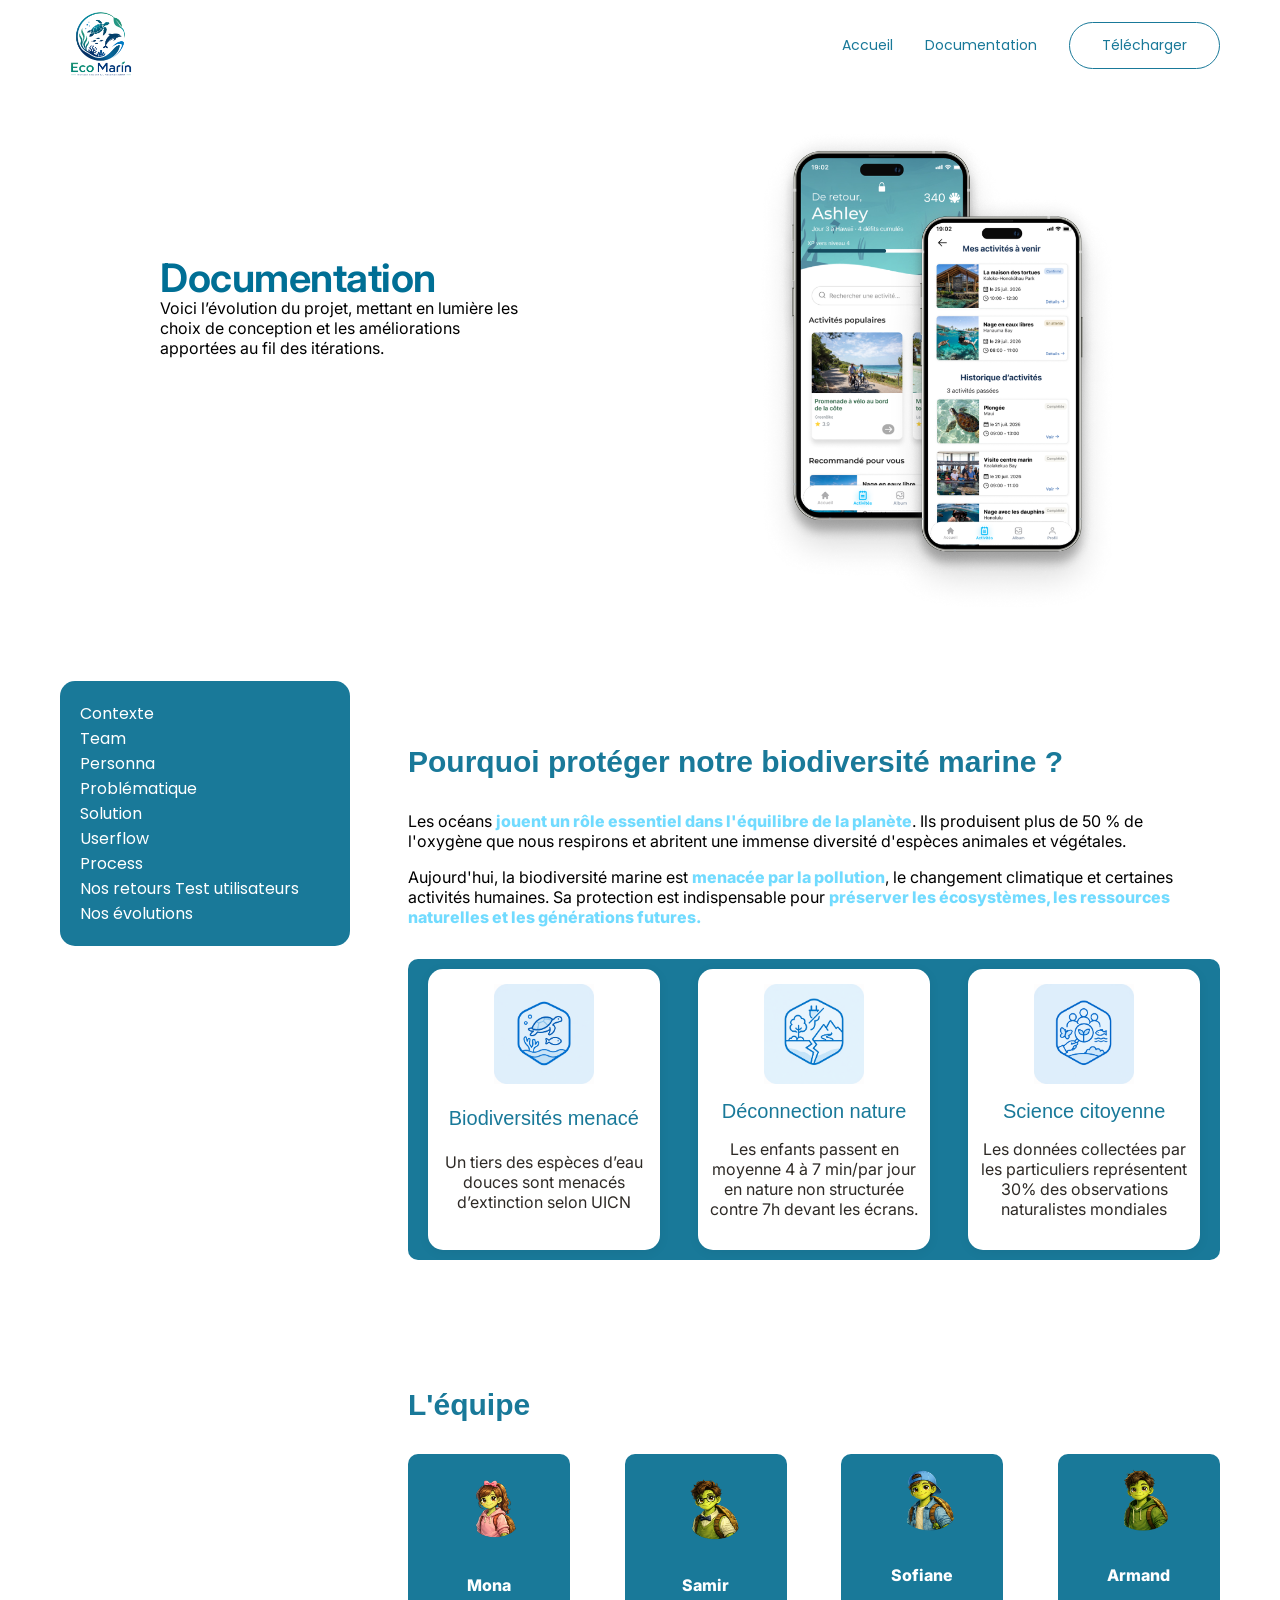
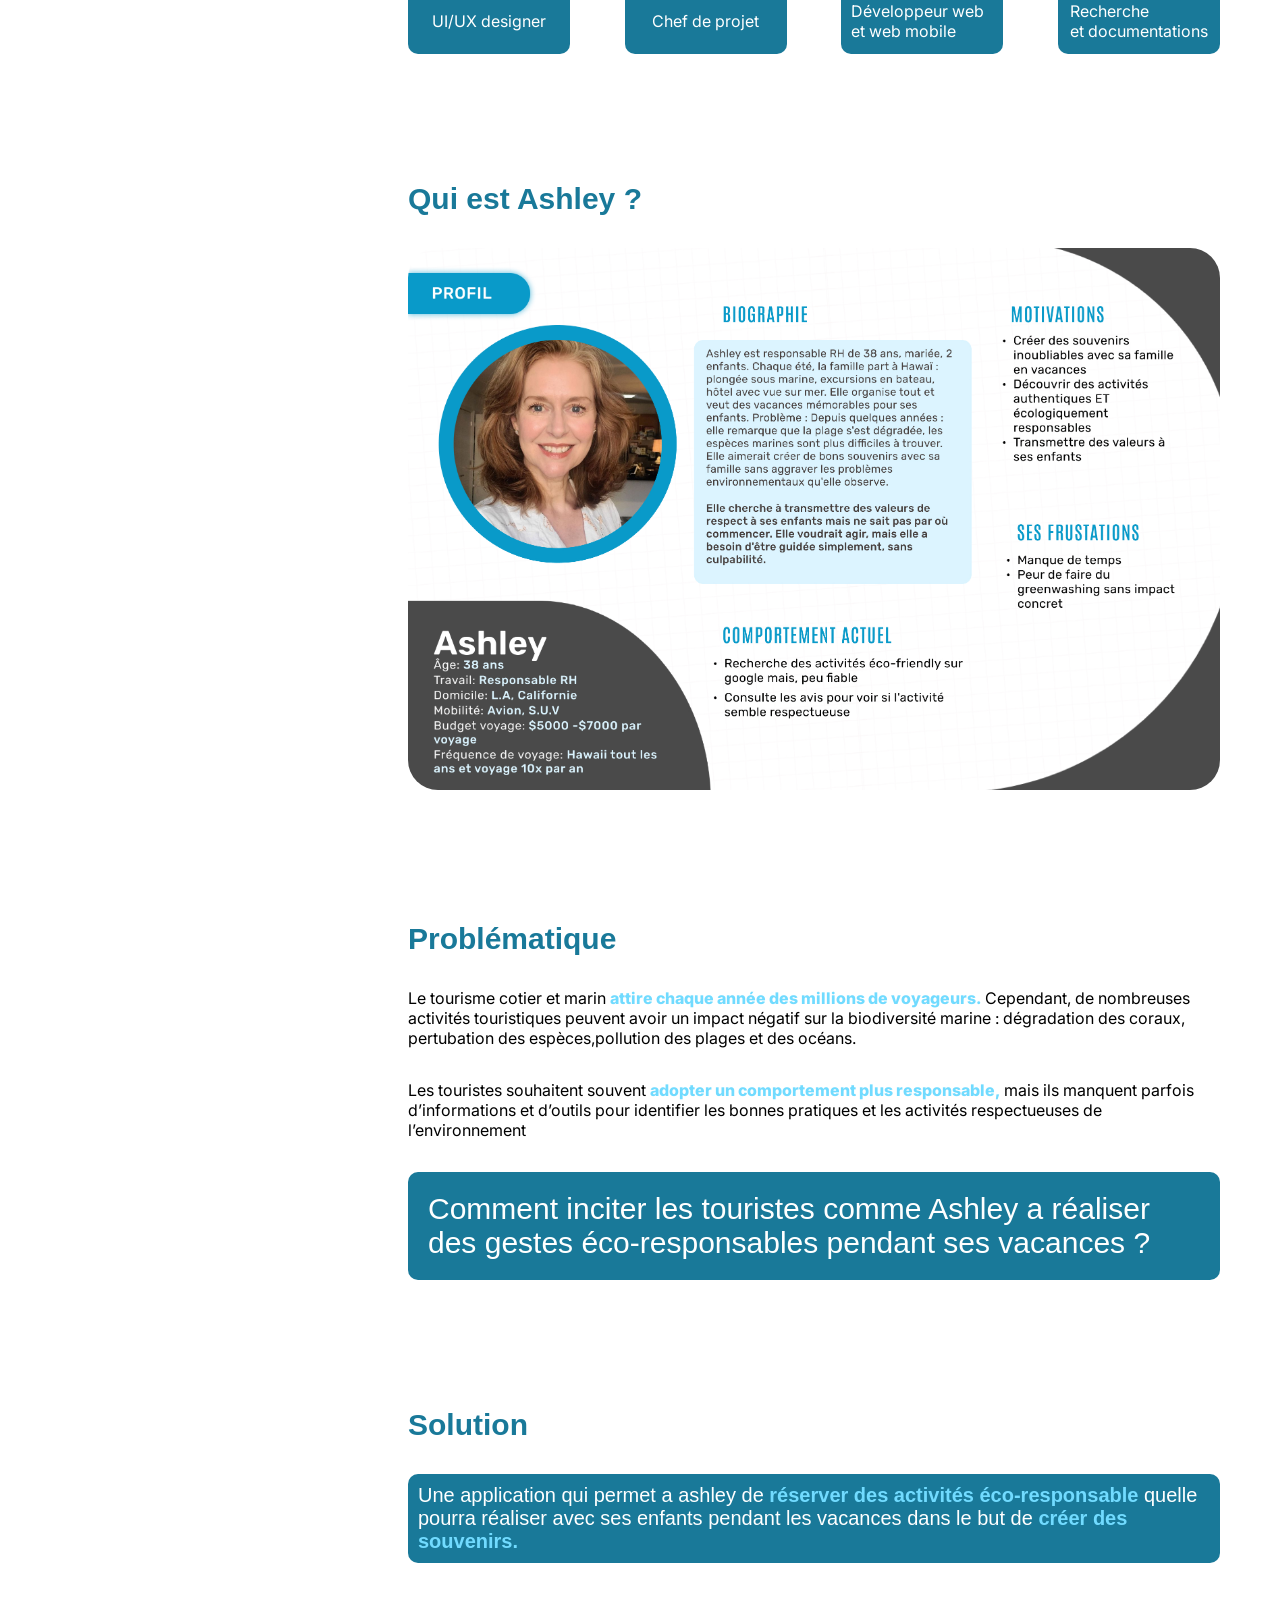
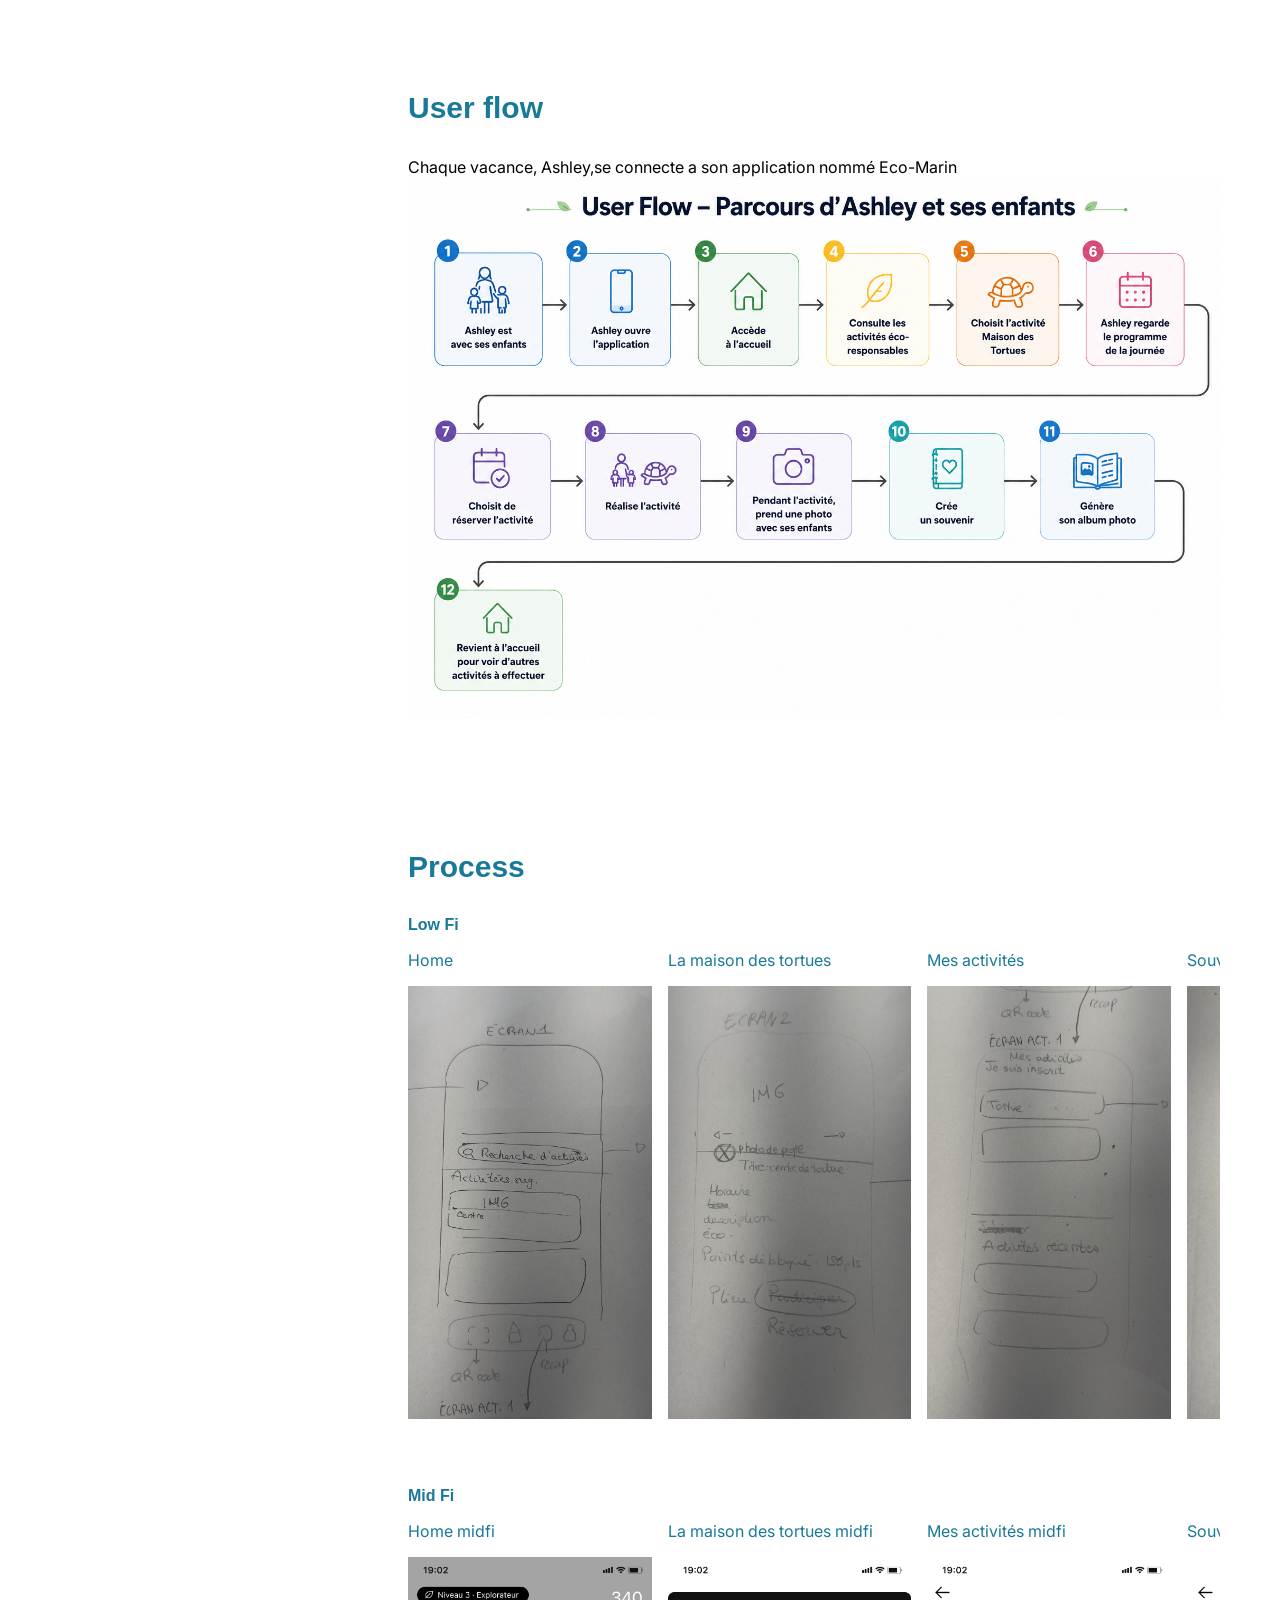
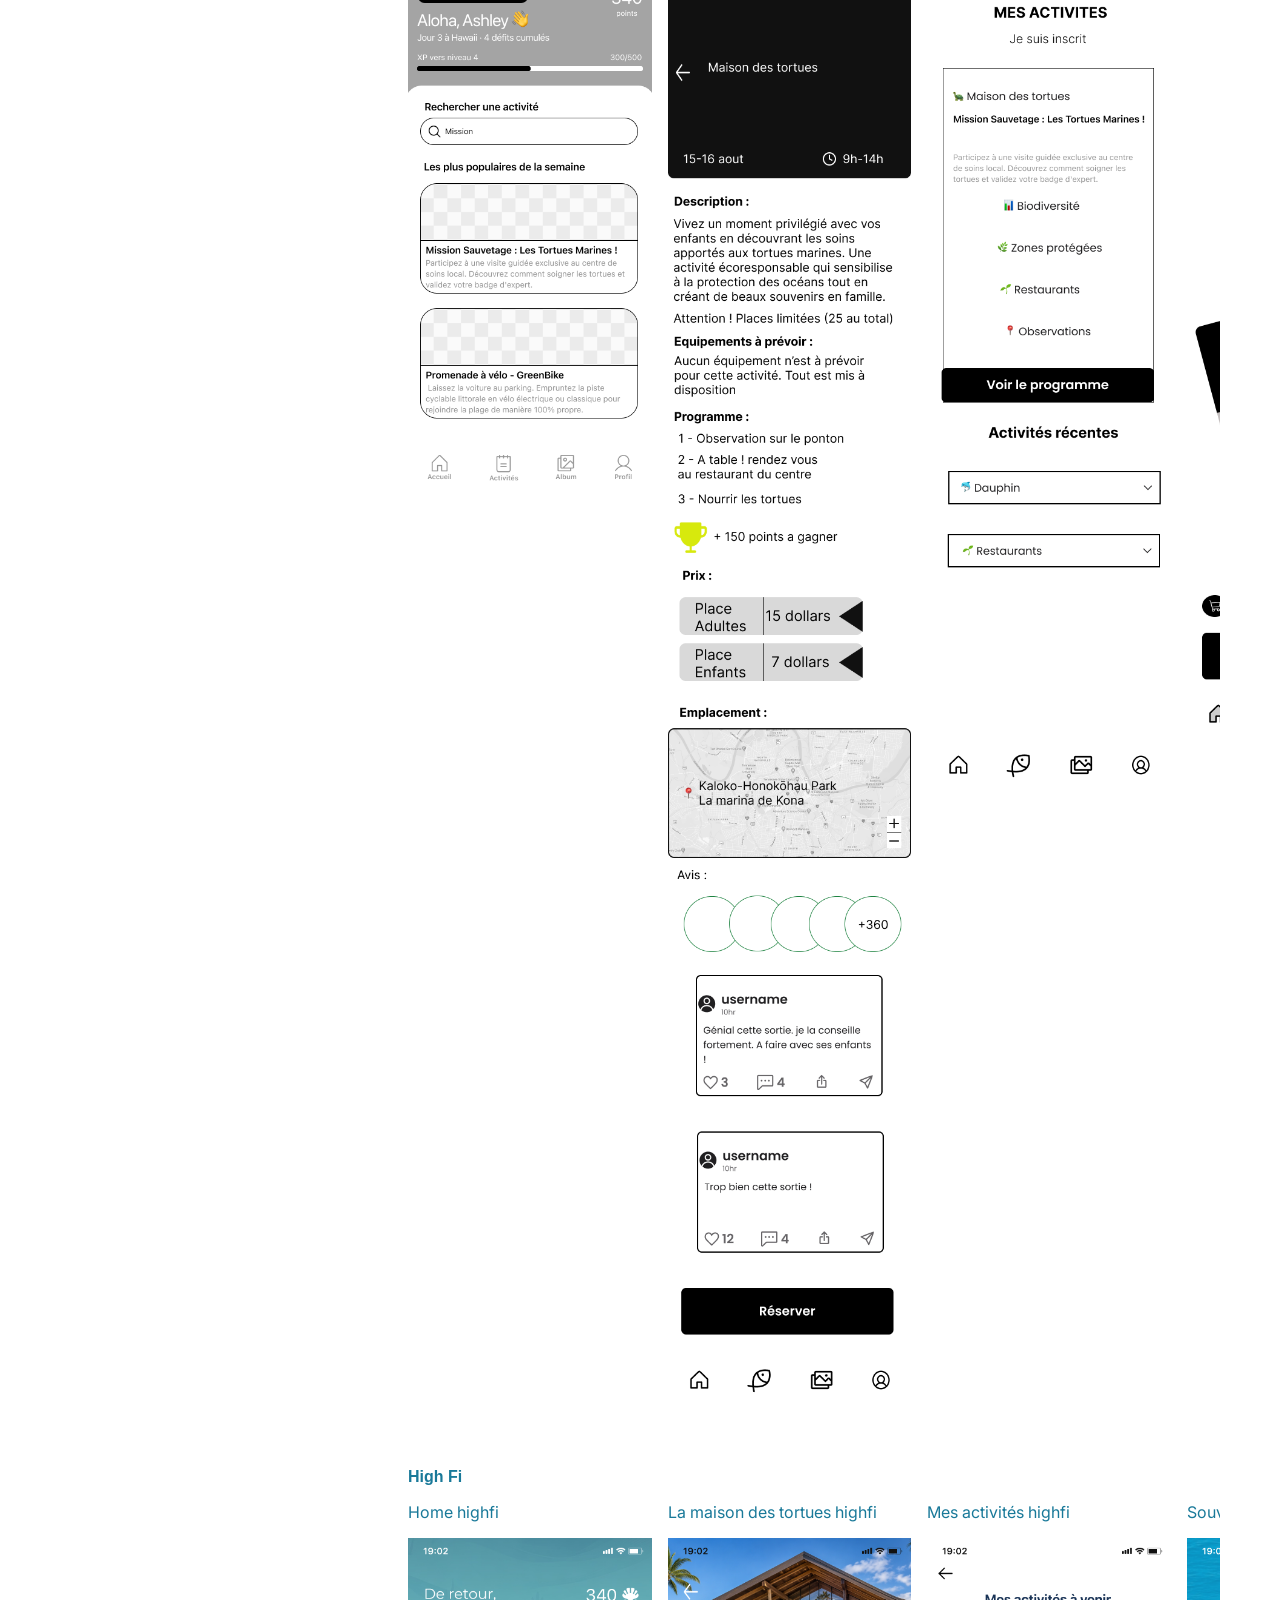
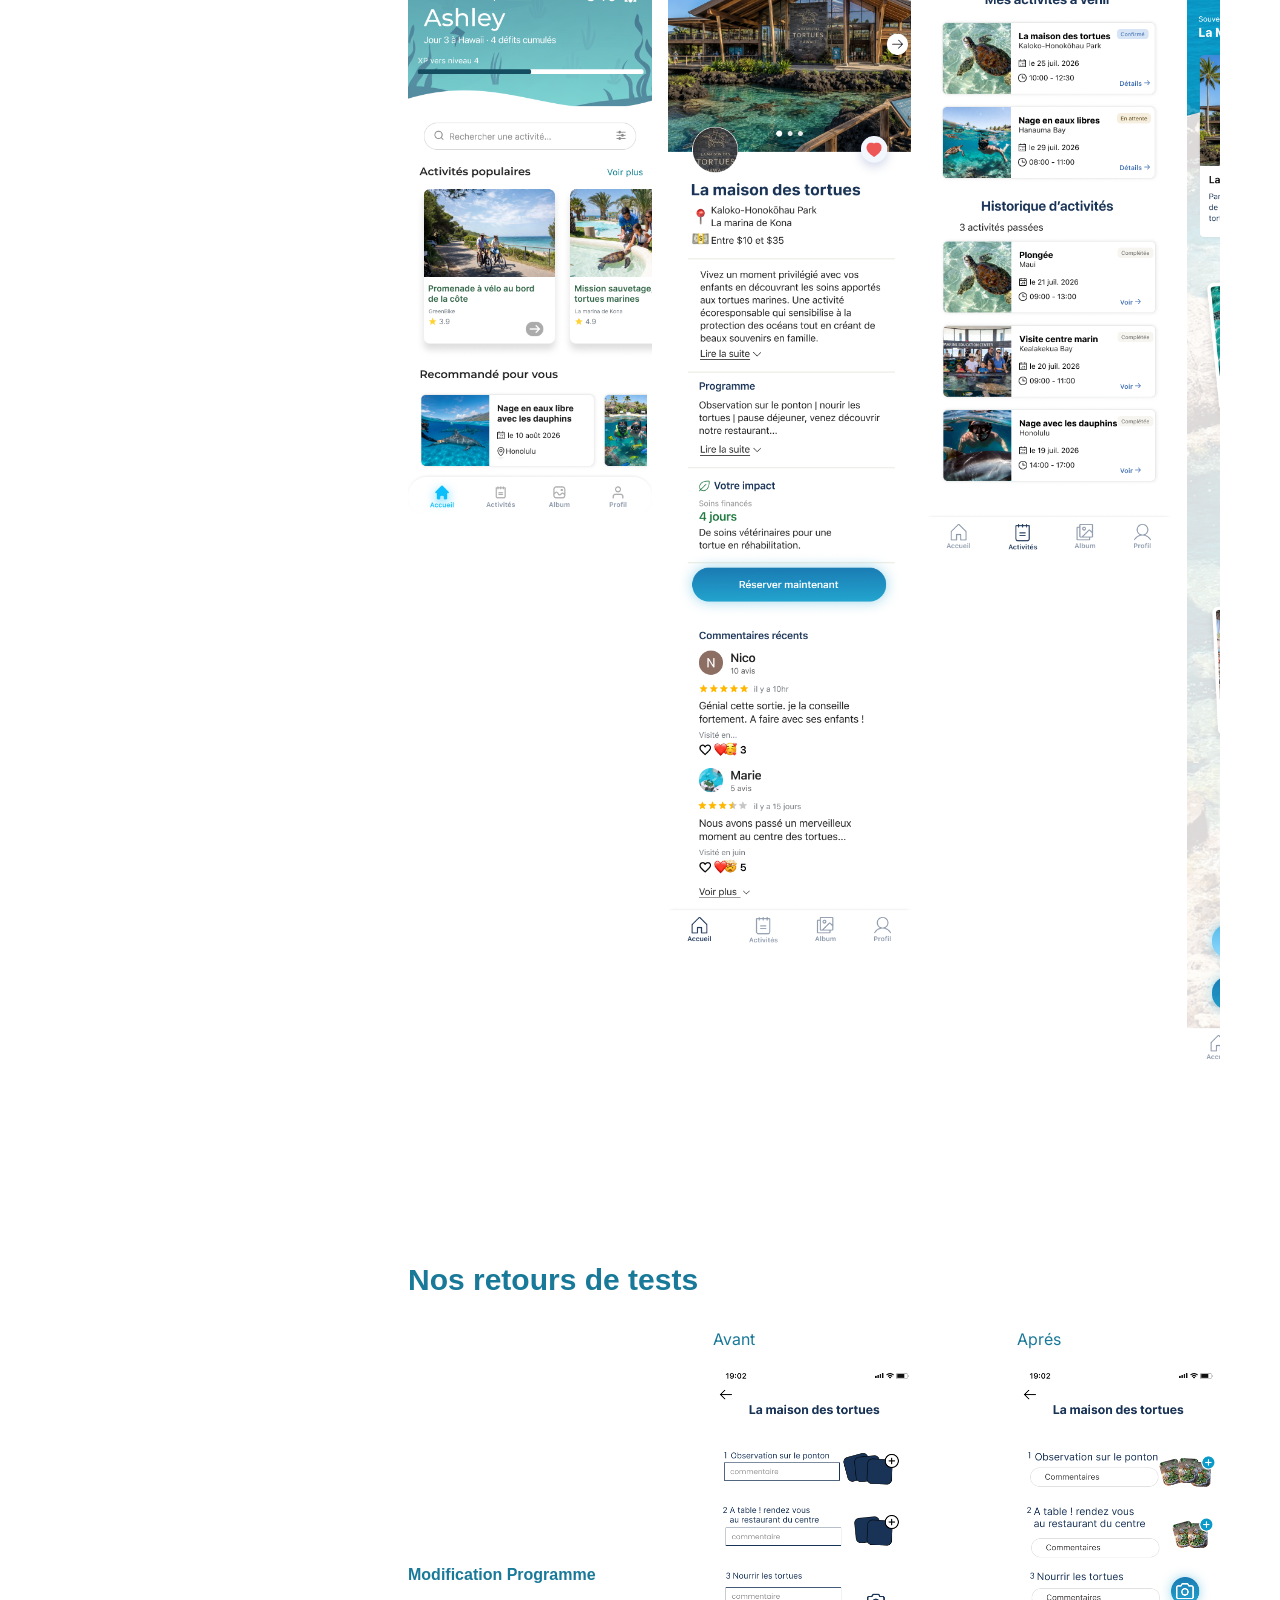
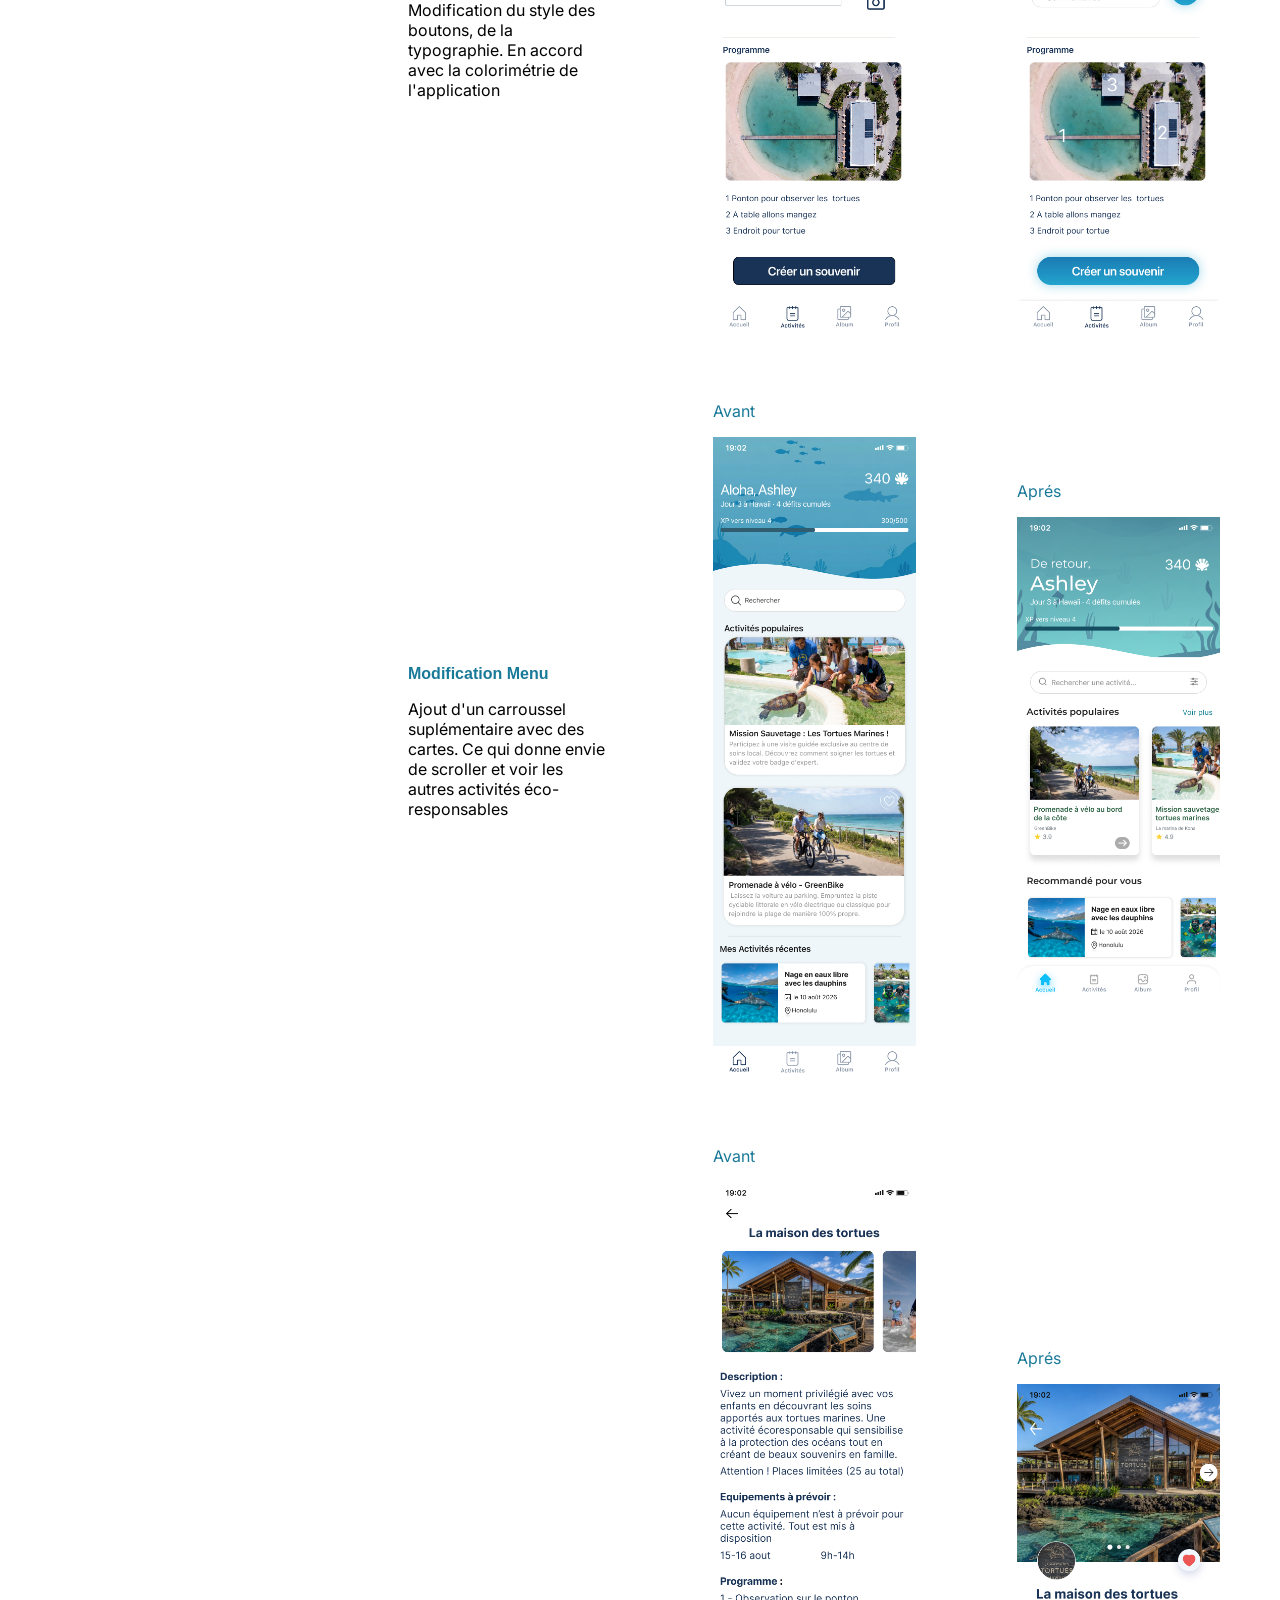
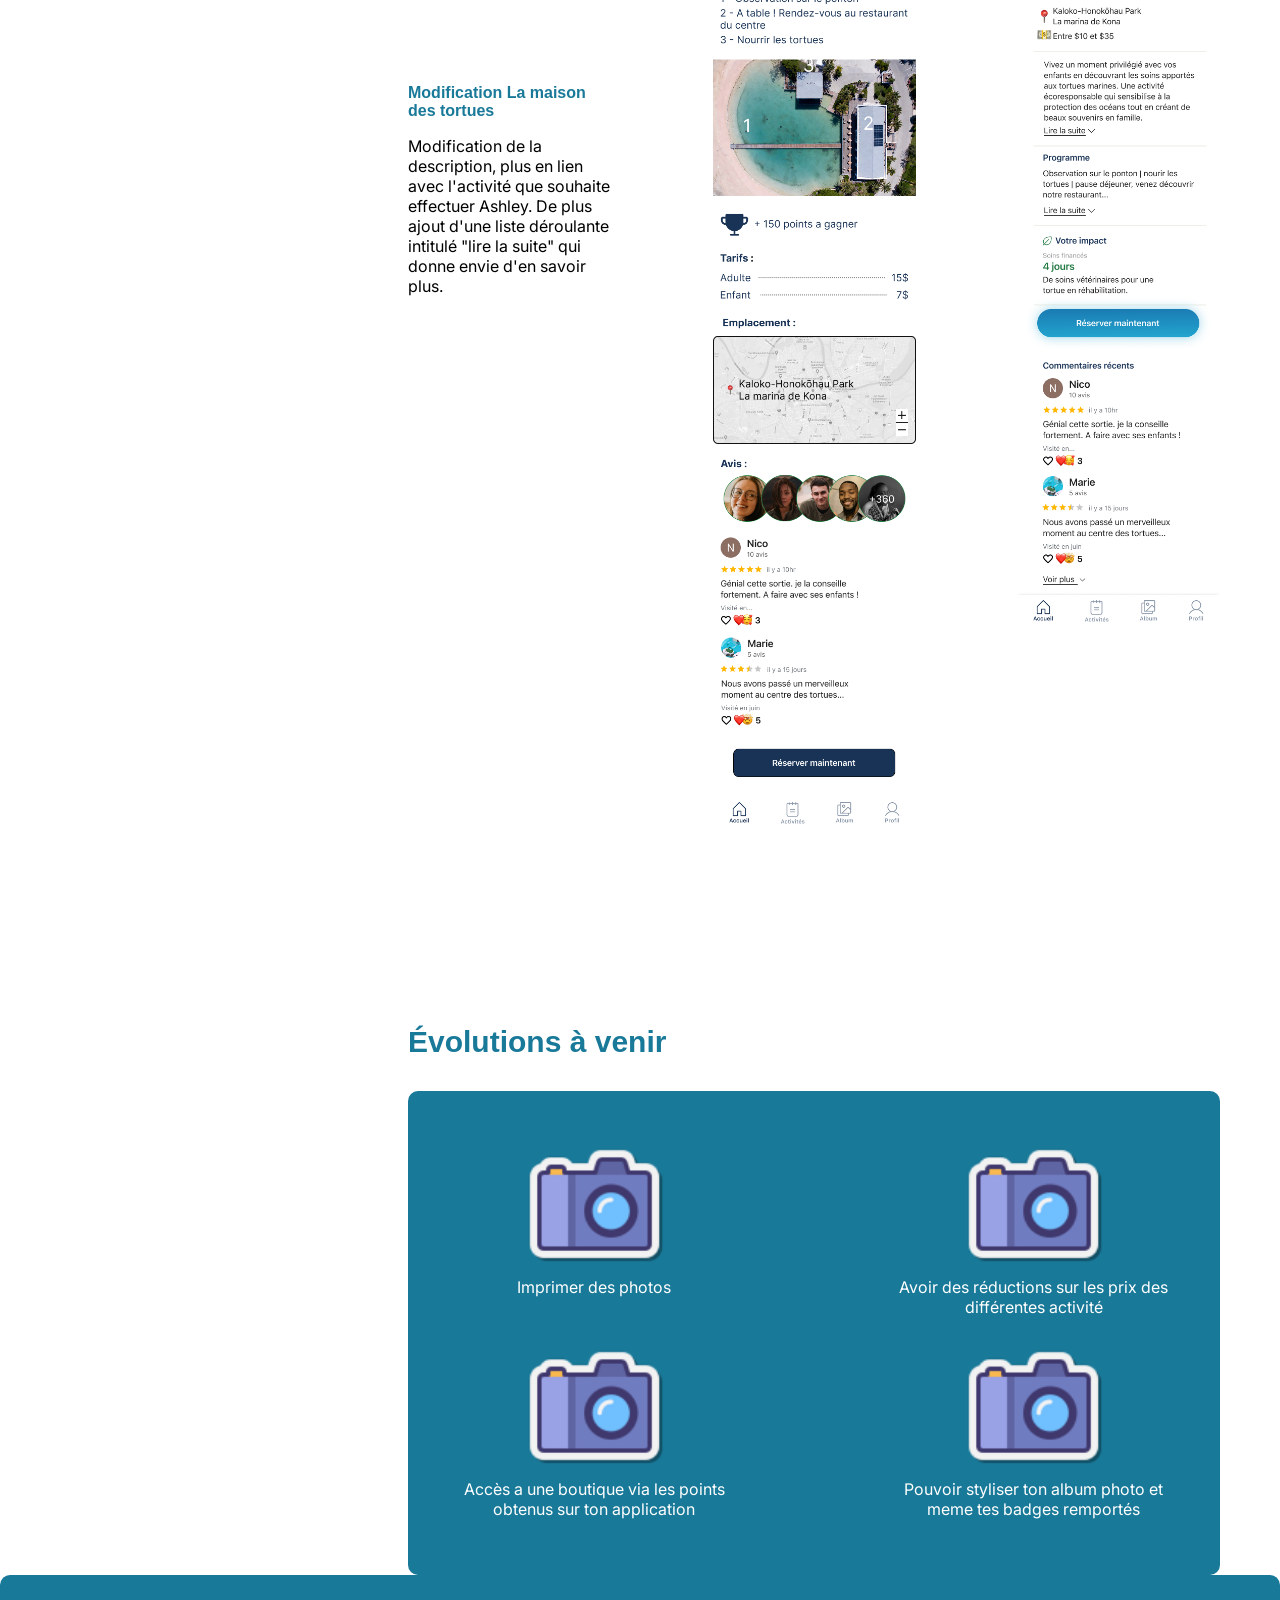
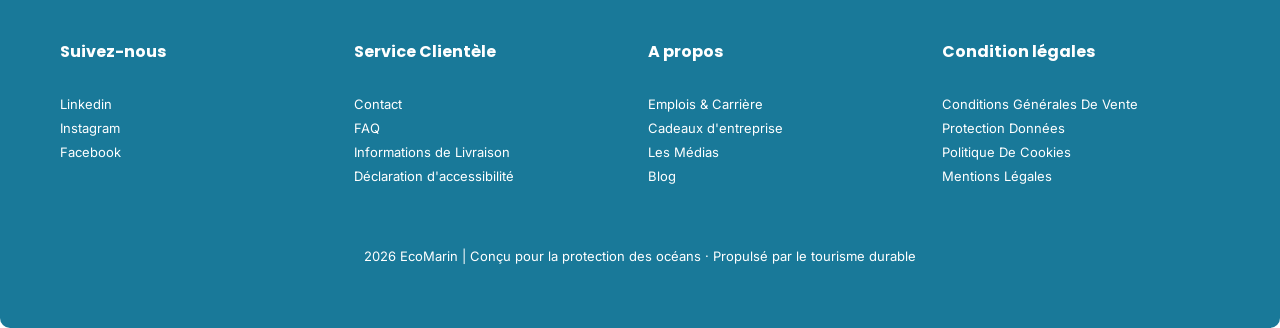
==== commit 2b92ba1e: "EcoMarin" ====
--- a/doc.html
+++ b/doc.html
@@ -15,11 +15,11 @@
     <!-- header -->
     <header class="">
         <div class="container-1200 align-center flex space-between">
-             <img src="assets/logos/logo_eco_marin_colore.png" alt="Eco-Marin" width="5%">
+            <img src="assets/logos/logo_eco_marin_colore.png" alt="Eco-Marin" width="5%">
             <nav class="flex gap-32 align-center nav-links">
                 <a class="color-blue" href="index.html">Accueil</a>
                 <a class="color-blue" href="doc.html">Documentation</a>
-                <a class="btn-blue" href="" >Télécharger</a>
+                <a class="btn-blue" href="">Télécharger</a>
             </nav>
         </div>
 
@@ -32,7 +32,7 @@
 
             <!-- div gauche -->
             <div class="w-38 ">
-       <h1 class="gradient-text">Documentation</h1>
+                <h1 class="gradient-text">Documentation</h1>
 
                 <p>Voici l’évolution du projet, mettant en lumière les choix de conception et les améliorations
                     apportées au fil des itérations.</p>
@@ -40,7 +40,7 @@
 
             <!-- div droite -->
             <div class="w-38">
-                <img src="assets/main.png" alt="" class="w-100 ">
+                <img src="assets/Iphone Double.png" alt="" class="w-100 class mt-128">
             </div>
 
 
@@ -54,14 +54,15 @@
         <div class="w-25 mt-64 mb-32">
             <nav class="pos-sticky card-sommaire sommaire">
                 <a href="#contexte">Contexte</a>
+                <a href="#team">Team</a>
                 <a href="#persona">Personna</a>
                 <a href="#problematique">Problématique</a>
+                <a href="#solution">Solution</a>
                 <a href="#userflow">Userflow</a>
-                <a href="#solution">Solution</a>
                 <a href="#process">Process </a>
                 <a href="#nosretours">Nos retours Test utilisateurs</a>
                 <a href="#evolutions">Nos évolutions</a>
-                <a href="#team">Team</a>
+
             </nav>
         </div>
 
@@ -69,7 +70,7 @@
         <div class="w-70">
 
             <!-- section pourquoi proteger les oceans  -->
-            <section class=" pt-128" id="contexte">
+            <section class="pt-128" id="contexte">
 
                 <h2 class="mb-32 bold color-blue">Pourquoi protéger notre biodiversité marine ?</h2>
 
@@ -91,7 +92,7 @@
                 <div class="flex space-between mt-32 container-1000 color-black bg-bleu-ciel">
 
                     <div class="w-30 card-avis flex justify-center">
-                        <img src="assets/ImpactEco.png" alt="" class="img-avantage">
+                        <img src="assets/biodiversite_menacee.png" alt="" class="img-avantage">
                         <h3 class="mt-16 mb-16 text-center">Biodiversités menacé</h3>
                         <p class="mb-16 text-center">Un tiers des espèces d’eau douces sont menacés d’extinction selon
                             UICN
@@ -99,7 +100,7 @@
                     </div>
 
                     <div class="w-30 card-avis flex justify-center color-black">
-                        <img src="assets/Reservation.png" alt="" class="img-avantage">
+                        <img src="assets/deconnexion_nature.png" alt="" class="img-avantage">
                         <h3 class="mt-16 mb-16 text-center">Déconnection nature</h3>
                         <p class="mb-16 text-center">Les enfants passent en moyenne 4 à 7 min/par jour en nature non
                             structurée
@@ -109,7 +110,7 @@
                         </p>
                     </div>
                     <div class="w-30 card-avis flex justify-center color-black">
-                        <img src="assets/Souvenirs.png" alt="" class="img-avantage">
+                        <img src="assets/science_citoyenne.png" alt="" class="img-avantage">
                         <h3 class="mt-16 mb-16 text-center">Science citoyenne</h3>
                         <p class="mb-16 text-center">Les données collectées par les particuliers représentent 30% des
                             observations
@@ -119,9 +120,45 @@
                 </div>
 
             </section>
-
+            <!-- Team -->
+            <section class="pt-128 mb-64" id="team">
+                <h2 class="mb-32 bold color-blue">L'équipe</h2>
+
+                <div class="flex space-between">
+
+                    <!-- Mona -->
+                    <div class="bg-bleu-ciel w-20 colonne flex align-center carte-equipe justify-center">
+                        <img src="assets/profil_tortue_fille.png" alt="" class="w-70 img-equipe mb-32">
+                        <p class="color-white bold mb-16">Mona</p>
+                        <p class="color-white">UI/UX designer</p>
+                    </div>
+
+                    <!-- Samir -->
+                    <div class="bg-bleu-ciel w-20 colonne flex align-center carte-equipe justify-center">
+                        <img src="assets/profil_tortue_intellectuel.png" alt="" class="w-70 img-equipe mb-32">
+                        <p class="color-white bold mb-16">Samir</p>
+                        <p class="color-white">Chef de projet</p>
+                    </div>
+
+                    <!-- Sofiane -->
+                    <div class="bg-bleu-ciel w-20 colonne flex align-center carte-equipe justify-center">
+                        <img src="assets/profil_tortue_casquette.png" alt="" class="w-70 img-equipe mb-32">
+                        <p class="color-white bold mb-16">Sofiane</p>
+                        <p class="color-white">Développeur web et web mobile</p>
+                    </div>
+
+                    <!-- Armand -->
+                    <div class="bg-bleu-ciel w-20 colonne flex align-center carte-equipe justify-center">
+                        <img src="assets/profil_tortue1.png" alt="" class="w-70 img-equipe mb-32">
+                        <p class="color-white bold mb-16">Armand</p>
+                        <p class="color-white">Recherche<br>et documentations</p>
+                    </div>
+                </div>
+
+
+            </section>
             <!-- Persona -->
-            <section class="pt-128" id="persona">
+            <section class="pt-64" id="persona">
 
                 <h2 class="mb-32 bold color-blue">Qui est Ashley ?</h2>
 
@@ -132,7 +169,7 @@
 
             <!-- Problématique -->
 
-            <section class=" pt-128" id="problematique">
+            <section class="pt-128" id="problematique">
                 <h2 class="mb-32 bold color-blue">Problématique</h2>
 
                 <p class="mt-32">Le tourisme cotier et marin <span class="span-bleu">attire chaque année des millions de
@@ -154,19 +191,6 @@
                     </h2>
                 </div>
             </section>
-
-            <!-- userflow -->
-            <section class=" pt-128" id="userflow">
-                <h2 class="mb-32 bold color-blue">User flow</h2>
-
-                <p>Chaque vacance, Ashley,se connecte a son application nommé Eco-Marin
-                </p>
-
-                <!-- img userflow serpent -->
-                <img src="assets/user_flow_V2.png" alt="" class="w-100">
-
-            </section>
-
             <!-- solution -->
             <section class="pt-128" id="solution">
 
@@ -180,6 +204,19 @@
                 </div>
 
             </section>
+            <!-- userflow -->
+            <section class=" pt-128" id="userflow">
+                <h2 class="mb-32 bold color-blue">User flow</h2>
+
+                <p>Chaque vacance, Ashley,se connecte a son application nommé Eco-Marin
+                </p>
+
+                <!-- img userflow serpent -->
+                <img src="assets/user_flow_V2.png" alt="" class="w-100">
+
+            </section>
+
+
 
 
             <!-- Process -->
@@ -196,14 +233,15 @@
 
                         <!-- img + legend -->
                         <div class="img-scroll-horizontal">
-                             <p class="color-blue">Home</p>
+                            <p class="color-blue">Home</p>
                             <img src="assets/wireframe/wireframe_home.png" alt="" class="w-100 mt-16"></img>
                         </div>
 
                         <!-- img + legend -->
                         <div class="img-scroll-horizontal">
                             <p class="color-blue">La maison des tortues</p>
-                            <img src="assets/wireframe/wireframe_la_maison_des_tortues.png" alt="" class="w-100 mt-16"></img>
+                            <img src="assets/wireframe/wireframe_la_maison_des_tortues.png" alt=""
+                                class="w-100 mt-16"></img>
                         </div>
 
                         <!-- img + legend -->
@@ -303,7 +341,8 @@
                     <div class="w-25">
 
                         <h4 class="mb-16 color-blue">Modification Programme</h4>
-                        <p>Modification du style des boutons, de la typographie. En accord avec la colorimétrie de l'application</p>
+                        <p>Modification du style des boutons, de la typographie. En accord avec la colorimétrie de
+                            l'application</p>
                     </div>
 
                     <div class="w-25">
@@ -323,7 +362,8 @@
                     <div class="w-25">
 
                         <h4 class="mb-16 color-blue">Modification Menu</h4>
-                        <p>Ajout d'un carroussel suplémentaire avec des cartes. Ce qui donne envie de scroller et voir les autres activités éco-responsables </p>
+                        <p>Ajout d'un carroussel suplémentaire avec des cartes. Ce qui donne envie de scroller et voir
+                            les autres activités éco-responsables </p>
                     </div>
 
                     <div class="w-25">
@@ -343,7 +383,9 @@
                     <div class="w-25">
 
                         <h4 class="mb-16 color-blue">Modification La maison des tortues </h4>
-                        <p>Modification de la description, plus en lien avec l'activité que souhaite effectuer Ashley. De plus ajout d'une liste déroulante intitulé "lire la suite" qui donne envie d'en savoir plus.</p>
+                        <p>Modification de la description, plus en lien avec l'activité que souhaite effectuer Ashley.
+                            De plus ajout d'une liste déroulante intitulé "lire la suite" qui donne envie d'en savoir
+                            plus.</p>
                     </div>
 
                     <div class="w-25">
@@ -380,16 +422,16 @@
                         <!-- evolution 2 -->
                         <div class="w-40 mb-16 flex colonne align-center">
                             <img src="assets/SLR Camera.png" alt="" class="w-50 ">
-                            <p class="text-center">Partager tes photos via tes reseaux sociaux</p>
-                        </div>
-
-                        <!-- evolution 2 -->
+                            <p class="text-center">Avoir des réductions sur les prix des différentes activité</p>
+                        </div>
+
+                        <!-- evolution 3 -->
                         <div class="w-40 mb-16 flex colonne align-center">
                             <img src="assets/SLR Camera.png" alt="" class="w-50 ">
                             <p class="text-center">Accès a une boutique via les points obtenus sur ton application</p>
                         </div>
 
-                        <!-- evolution 2 -->
+                        <!-- evolution 4 -->
                         <div class="w-40 mb-16 flex colonne align-center">
                             <img src="assets/SLR Camera.png" alt="" class="w-50 ">
                             <p class="text-center">Pouvoir styliser ton album photo et meme tes badges remportés</p>
@@ -401,43 +443,7 @@
             </section>
 
 
-            <!-- Team -->
-            <section class="pt-128 mb-128" id="team">
-                <h2 class="mb-32 bold color-blue">L'équipe</h2>
-
-                <div class="flex space-between">
-
-                    <!-- Mona -->
-                    <div class="bg-bleu-ciel w-20 colonne flex align-center carte-equipe justify-center">
-                        <img src="assets/profil_tortue_fille.png" alt="" class="w-70 img-equipe mb-32">
-                        <p class="color-white bold mb-16">Mona</p>
-                        <p class="color-white">UI/UX designer</p>
-                    </div>
-
-                    <!-- Samir -->
-                    <div class="bg-bleu-ciel w-20 colonne flex align-center carte-equipe justify-center">
-                        <img src="assets/profil_tortue_intellectuel.png" alt="" class="w-70 img-equipe mb-32">
-                        <p class="color-white bold mb-16">Samir</p>
-                        <p class="color-white">Chef de projet</p>
-                    </div>
-
-                    <!-- Sofiane -->
-                    <div class="bg-bleu-ciel w-20 colonne flex align-center carte-equipe justify-center">
-                        <img src="assets/profil_tortue_casquette.png" alt="" class="w-70 img-equipe mb-32">
-                        <p class="color-white bold mb-16">Sofiane</p>
-                        <p class="color-white">Développeur web et web mobile</p>
-                    </div>
-
-                    <!-- Armand -->
-                    <div class="bg-bleu-ciel w-20 colonne flex align-center carte-equipe justify-center">
-                        <img src="assets/profil_tortue1.png" alt="" class="w-70 img-equipe mb-32">
-                        <p class="color-white bold mb-16">Armand</p>
-                        <p class="color-white">Recherche<br>et documentations</p>
-                    </div>
-                </div>
-
-
-            </section>
+
 
         </div>
     </div>
@@ -481,7 +487,8 @@
                 </nav>
             </div>
         </div>
-        <p class="text-center mt-64">2026 EcoMarin | Conçu pour la protection des océans · Propulsé par le tourisme durable</p>
+        <p class="text-center mt-64">2026 EcoMarin | Conçu pour la protection des océans · Propulsé par le tourisme
+            durable</p>
     </footer>
 
     <!--  
--- a/style.css
+++ b/style.css
@@ -195,7 +195,7 @@
 
 .bulle-basse-droite{
     position: absolute;
-    top: 460%;
+    top: 505%;
     left: 61%;
     width: 50%;
     z-index: -1;
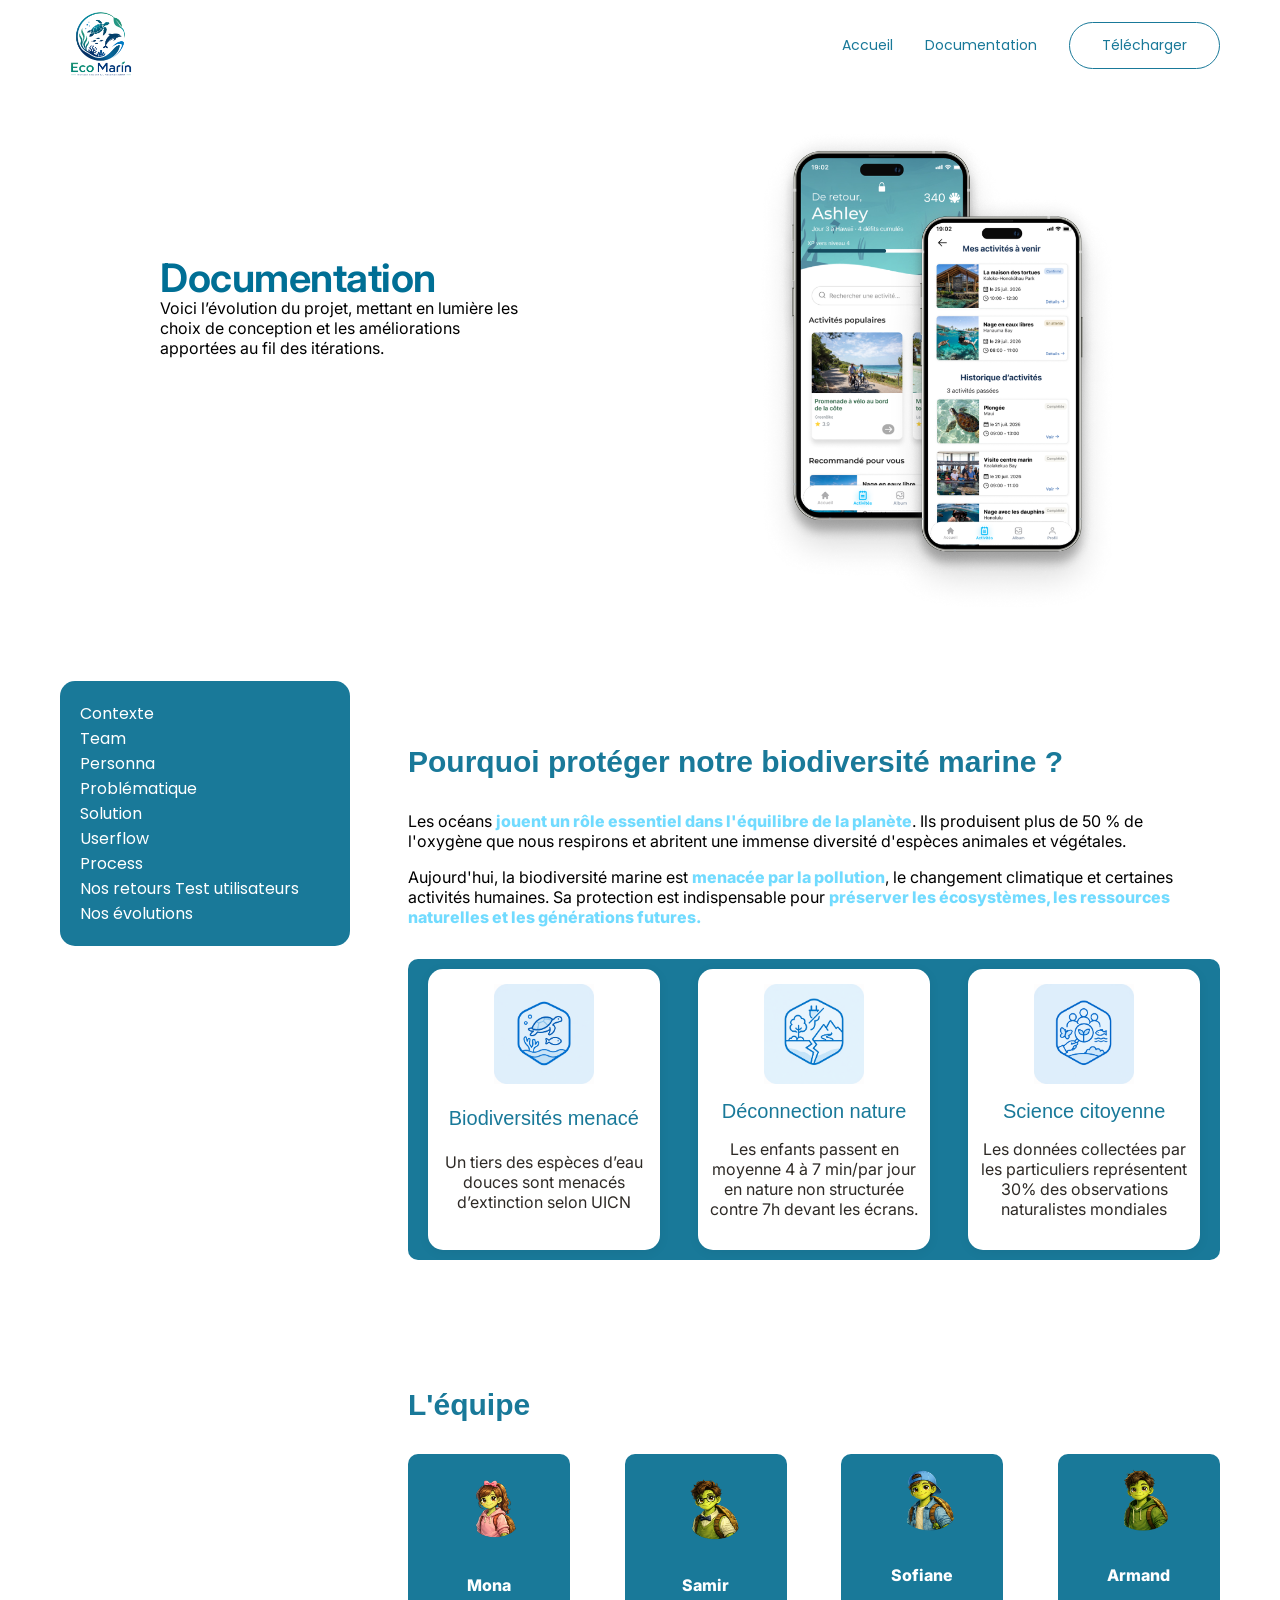
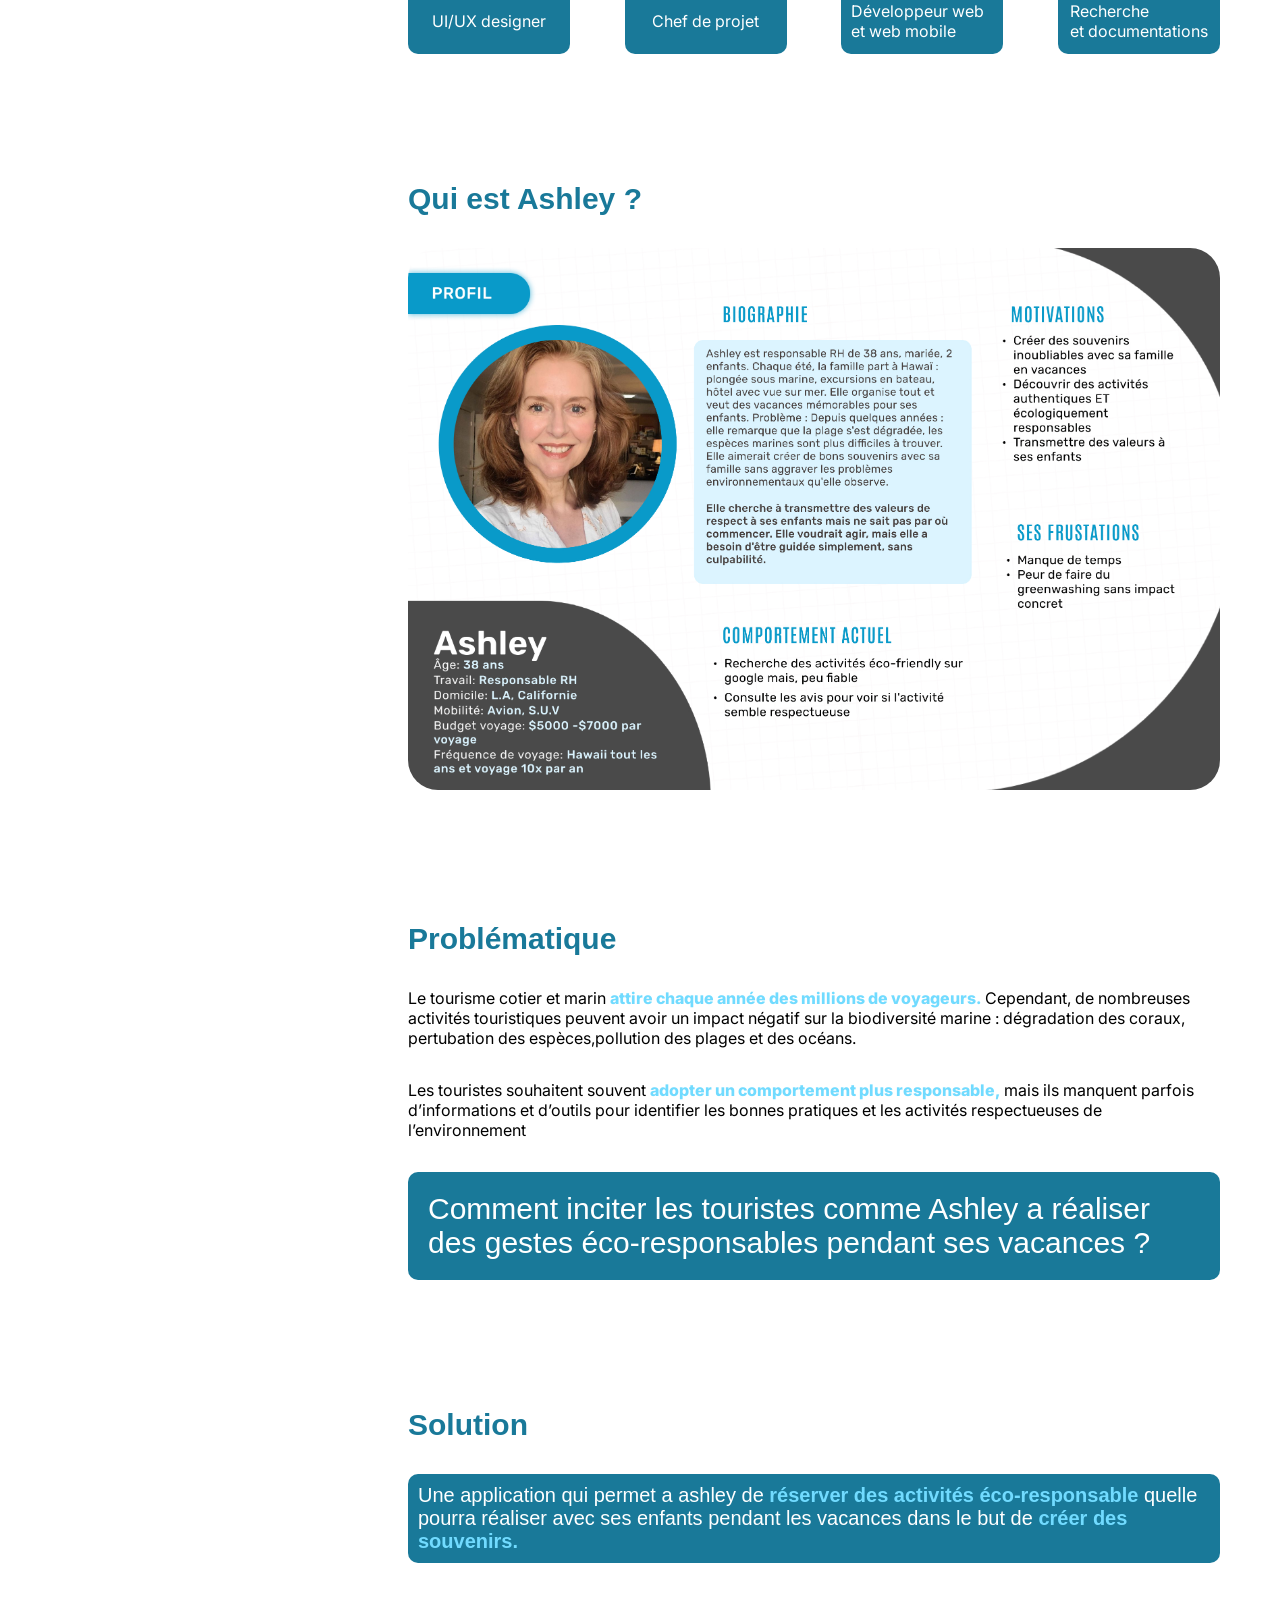
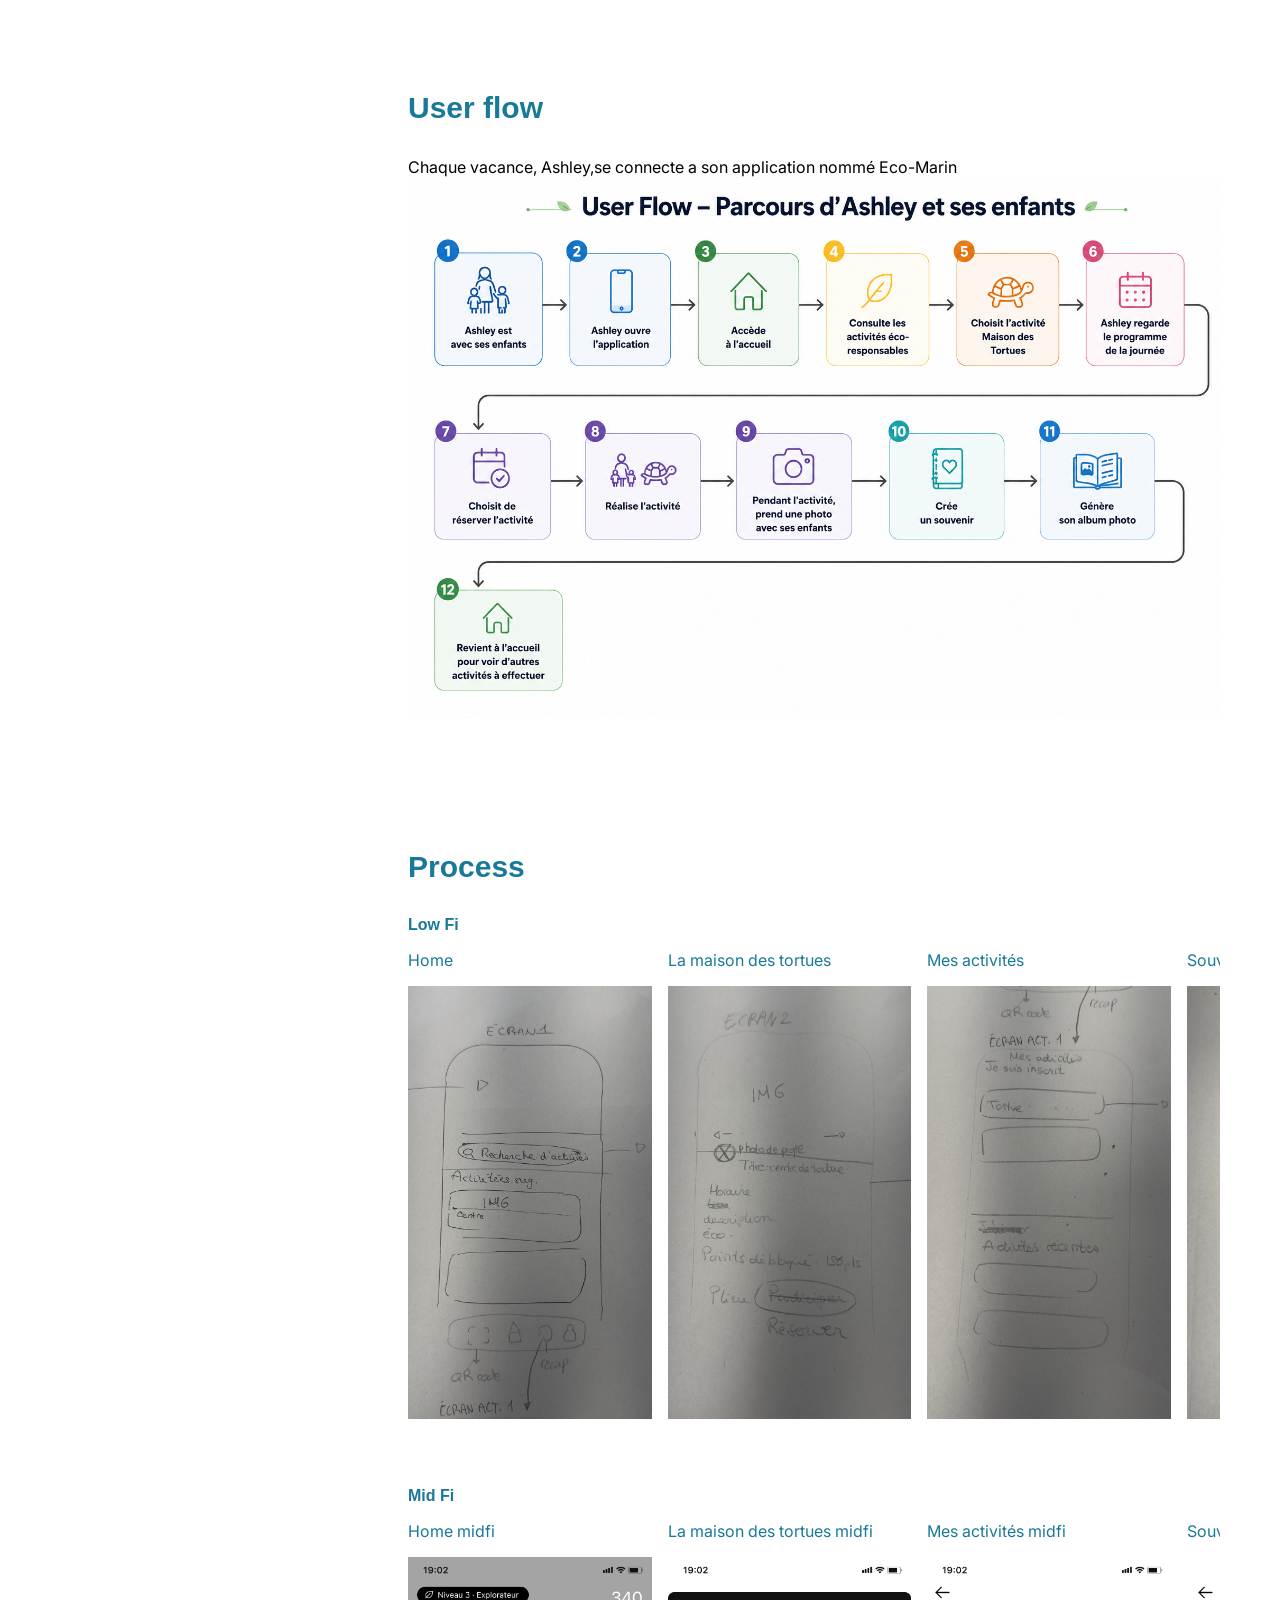
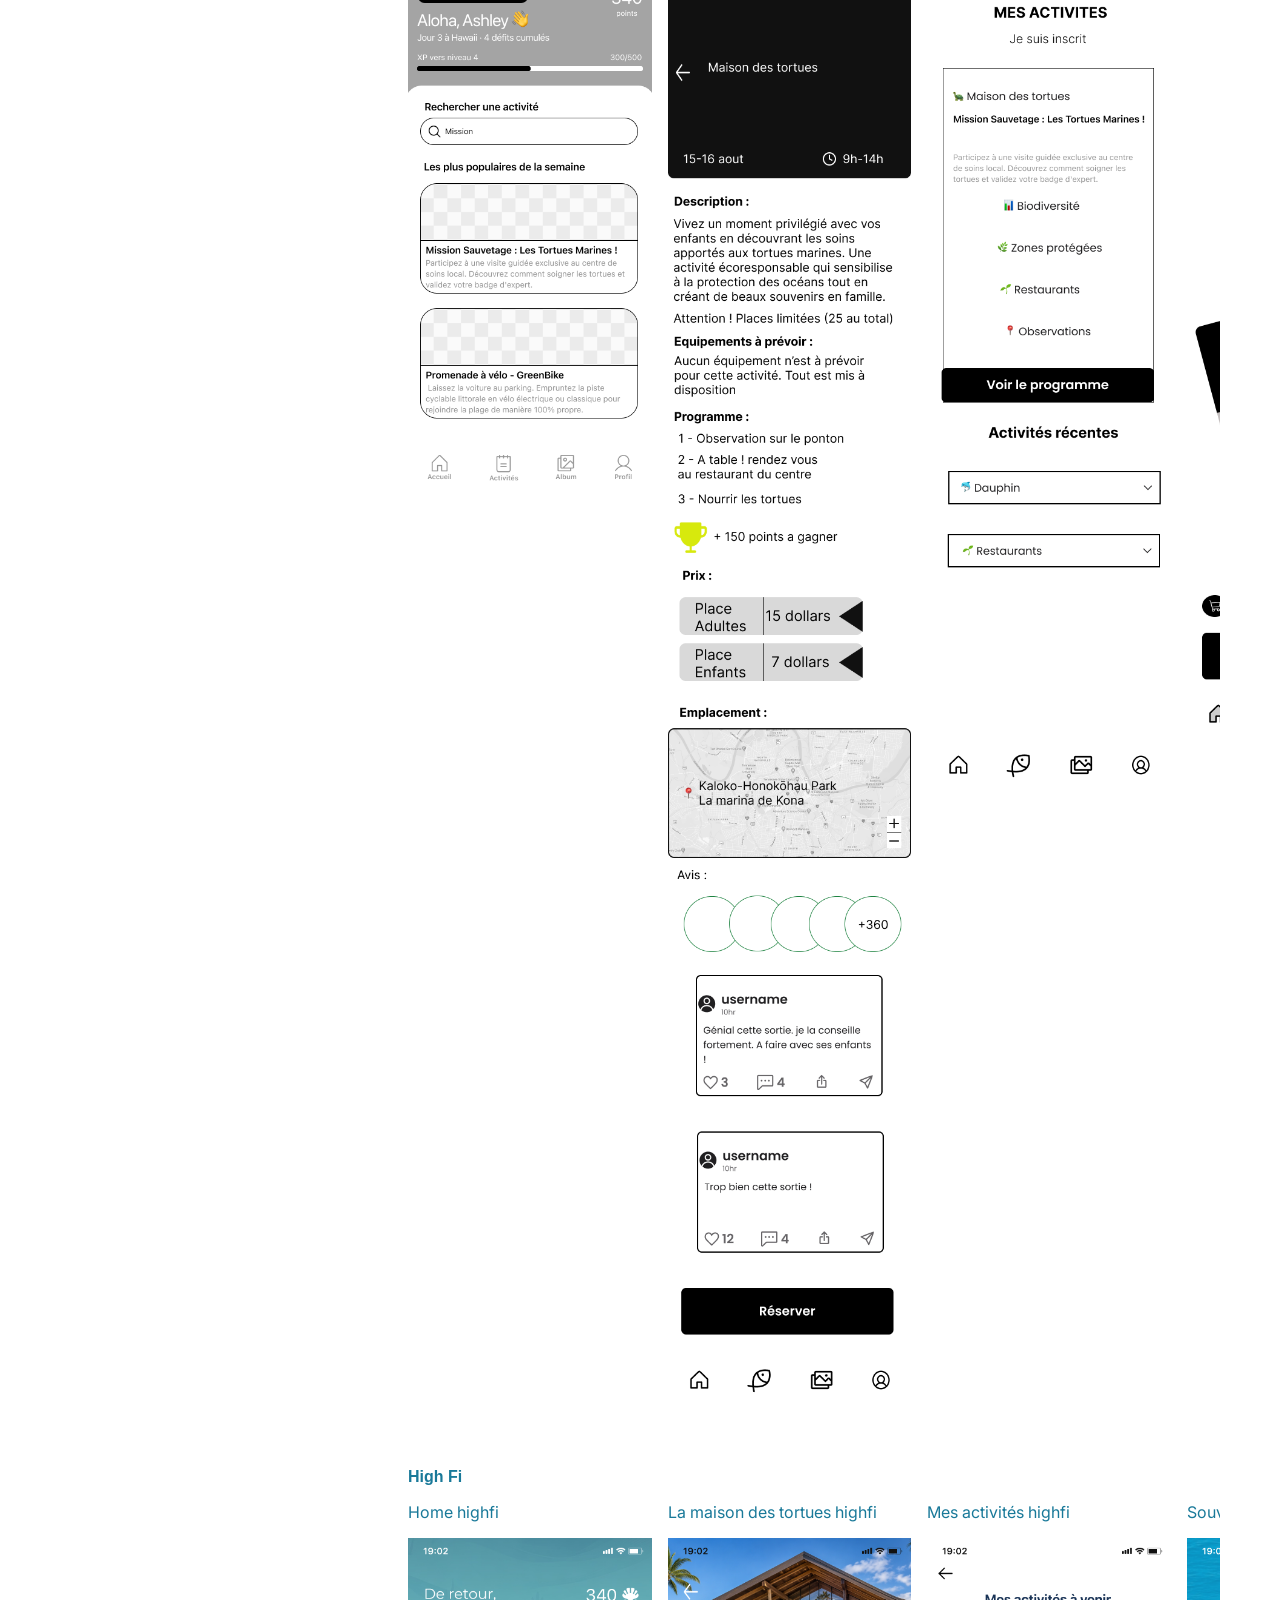
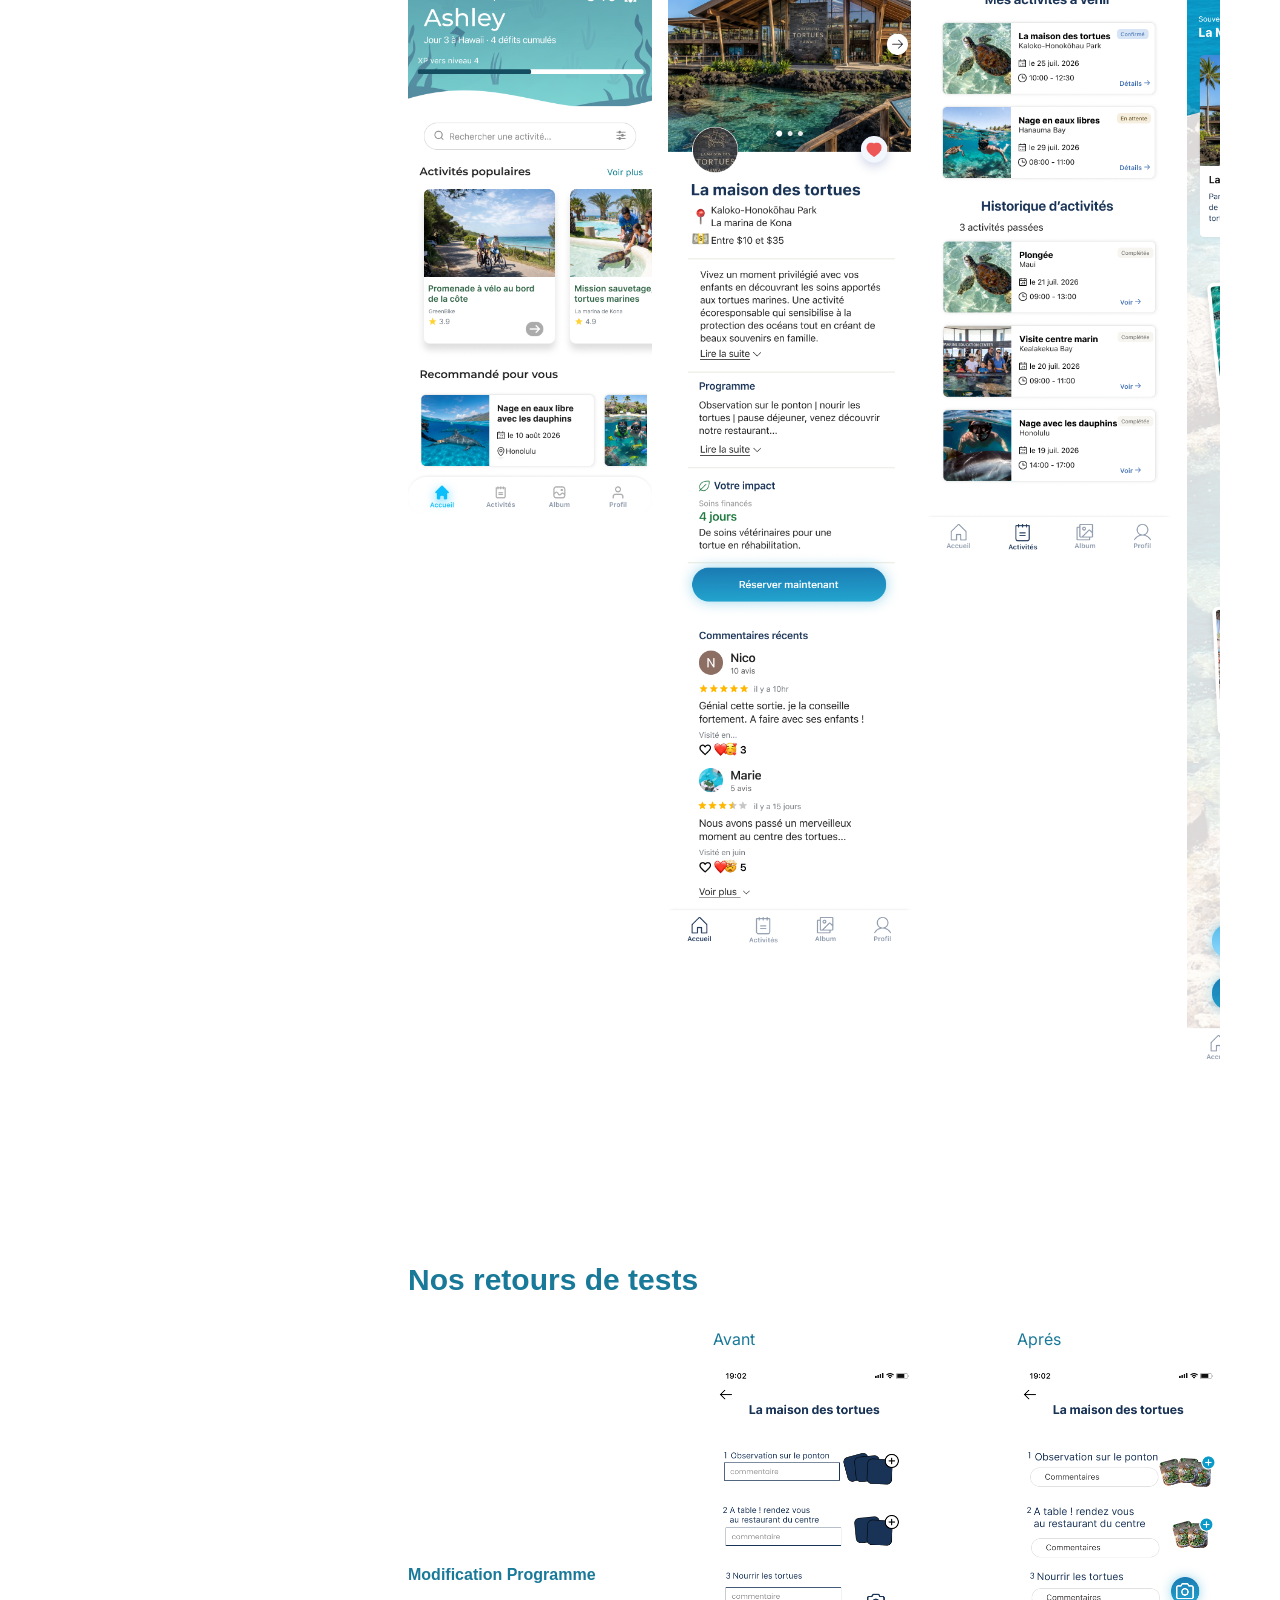
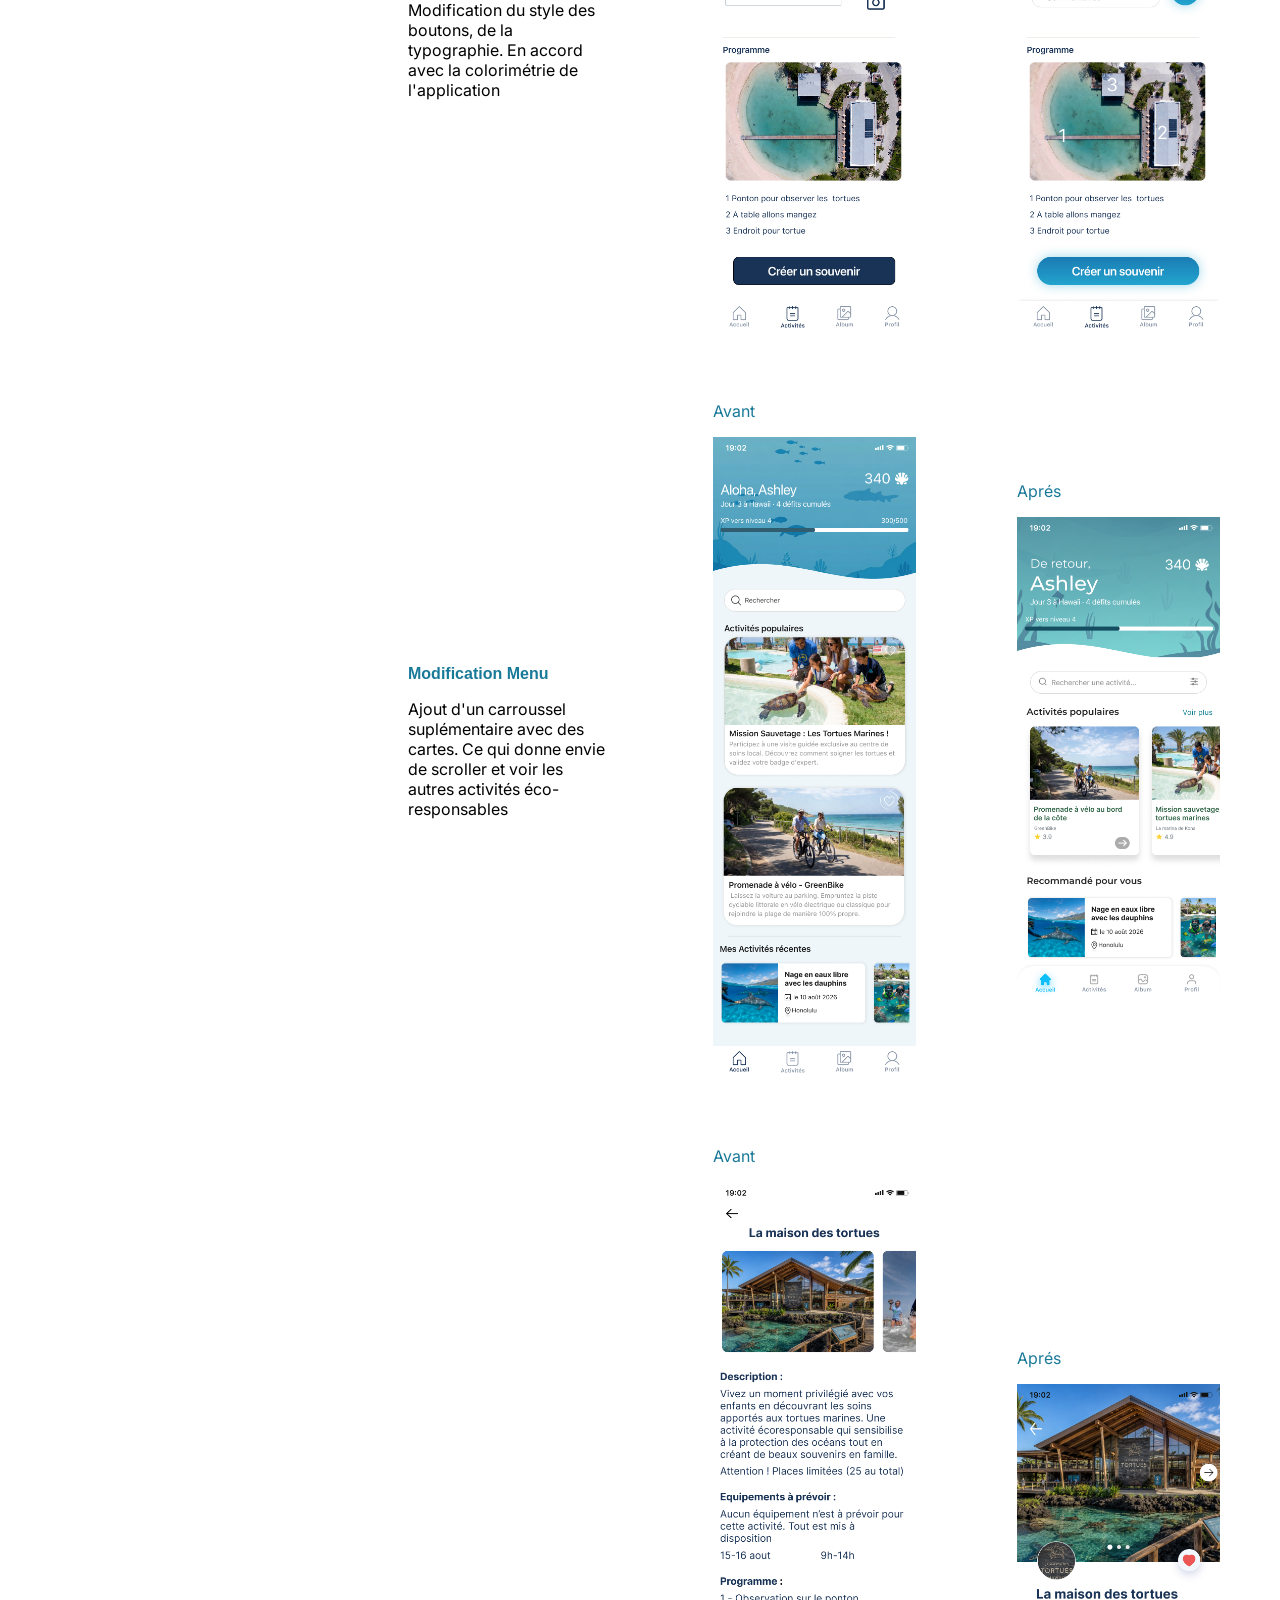
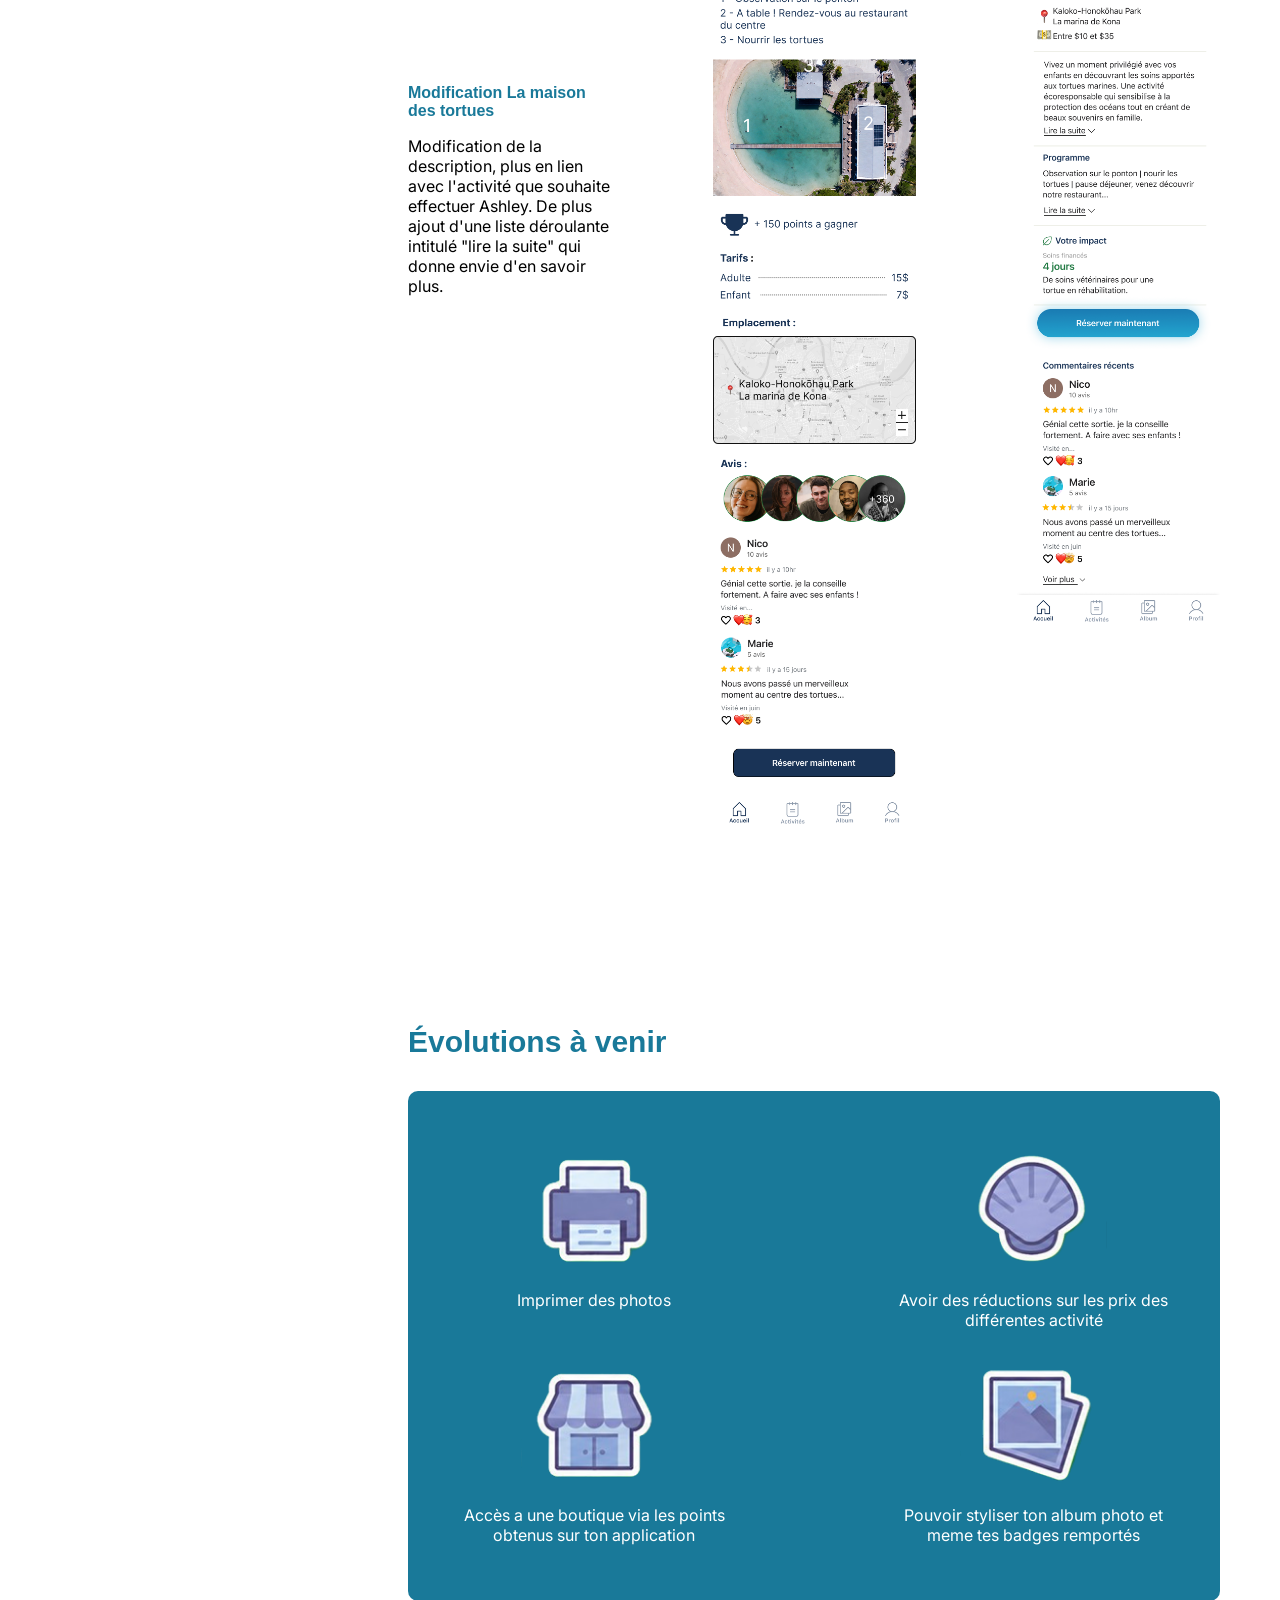
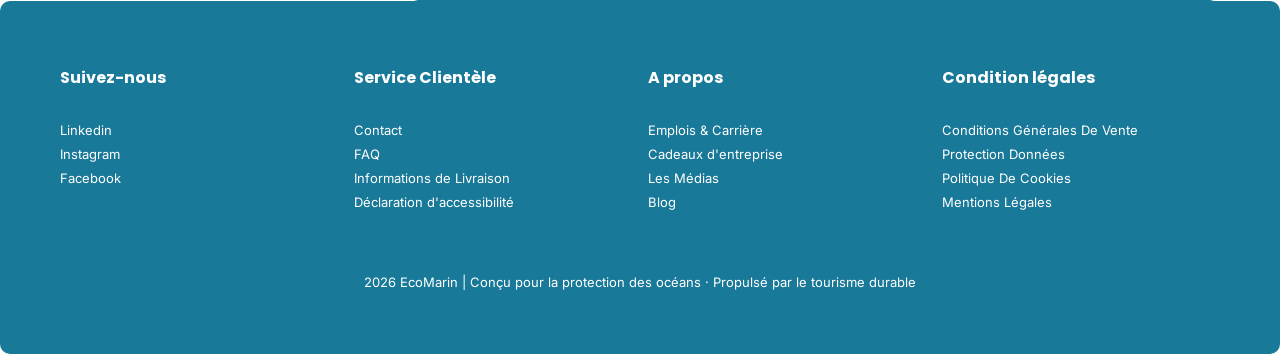
==== commit c418822b: "Update doc.html" ====
--- a/doc.html
+++ b/doc.html
@@ -415,25 +415,25 @@
 
                         <!-- evolution 1 -->
                         <div class="w-40 mb-16 flex colonne align-center">
-                            <img src="assets/SLR Camera.png" alt="" class="w-50 ">
+                            <img src="assets/icones-bleus/imprimante.png" alt="" class="w-50 ">
                             <p class="text-center">Imprimer des photos</p>
                         </div>
 
                         <!-- evolution 2 -->
                         <div class="w-40 mb-16 flex colonne align-center">
-                            <img src="assets/SLR Camera.png" alt="" class="w-50 ">
+                            <img src="assets/icones-bleus/coquillage.png" alt="" class="w-50 ">
                             <p class="text-center">Avoir des réductions sur les prix des différentes activité</p>
                         </div>
 
                         <!-- evolution 3 -->
                         <div class="w-40 mb-16 flex colonne align-center">
-                            <img src="assets/SLR Camera.png" alt="" class="w-50 ">
+                            <img src="assets/icones-bleus/shop.png" alt="" class="w-50 ">
                             <p class="text-center">Accès a une boutique via les points obtenus sur ton application</p>
                         </div>
 
                         <!-- evolution 4 -->
                         <div class="w-40 mb-16 flex colonne align-center">
-                            <img src="assets/SLR Camera.png" alt="" class="w-50 ">
+                            <img src="assets/icones-bleus/photos2.png" alt="" class="w-50 ">
                             <p class="text-center">Pouvoir styliser ton album photo et meme tes badges remportés</p>
                         </div>
 
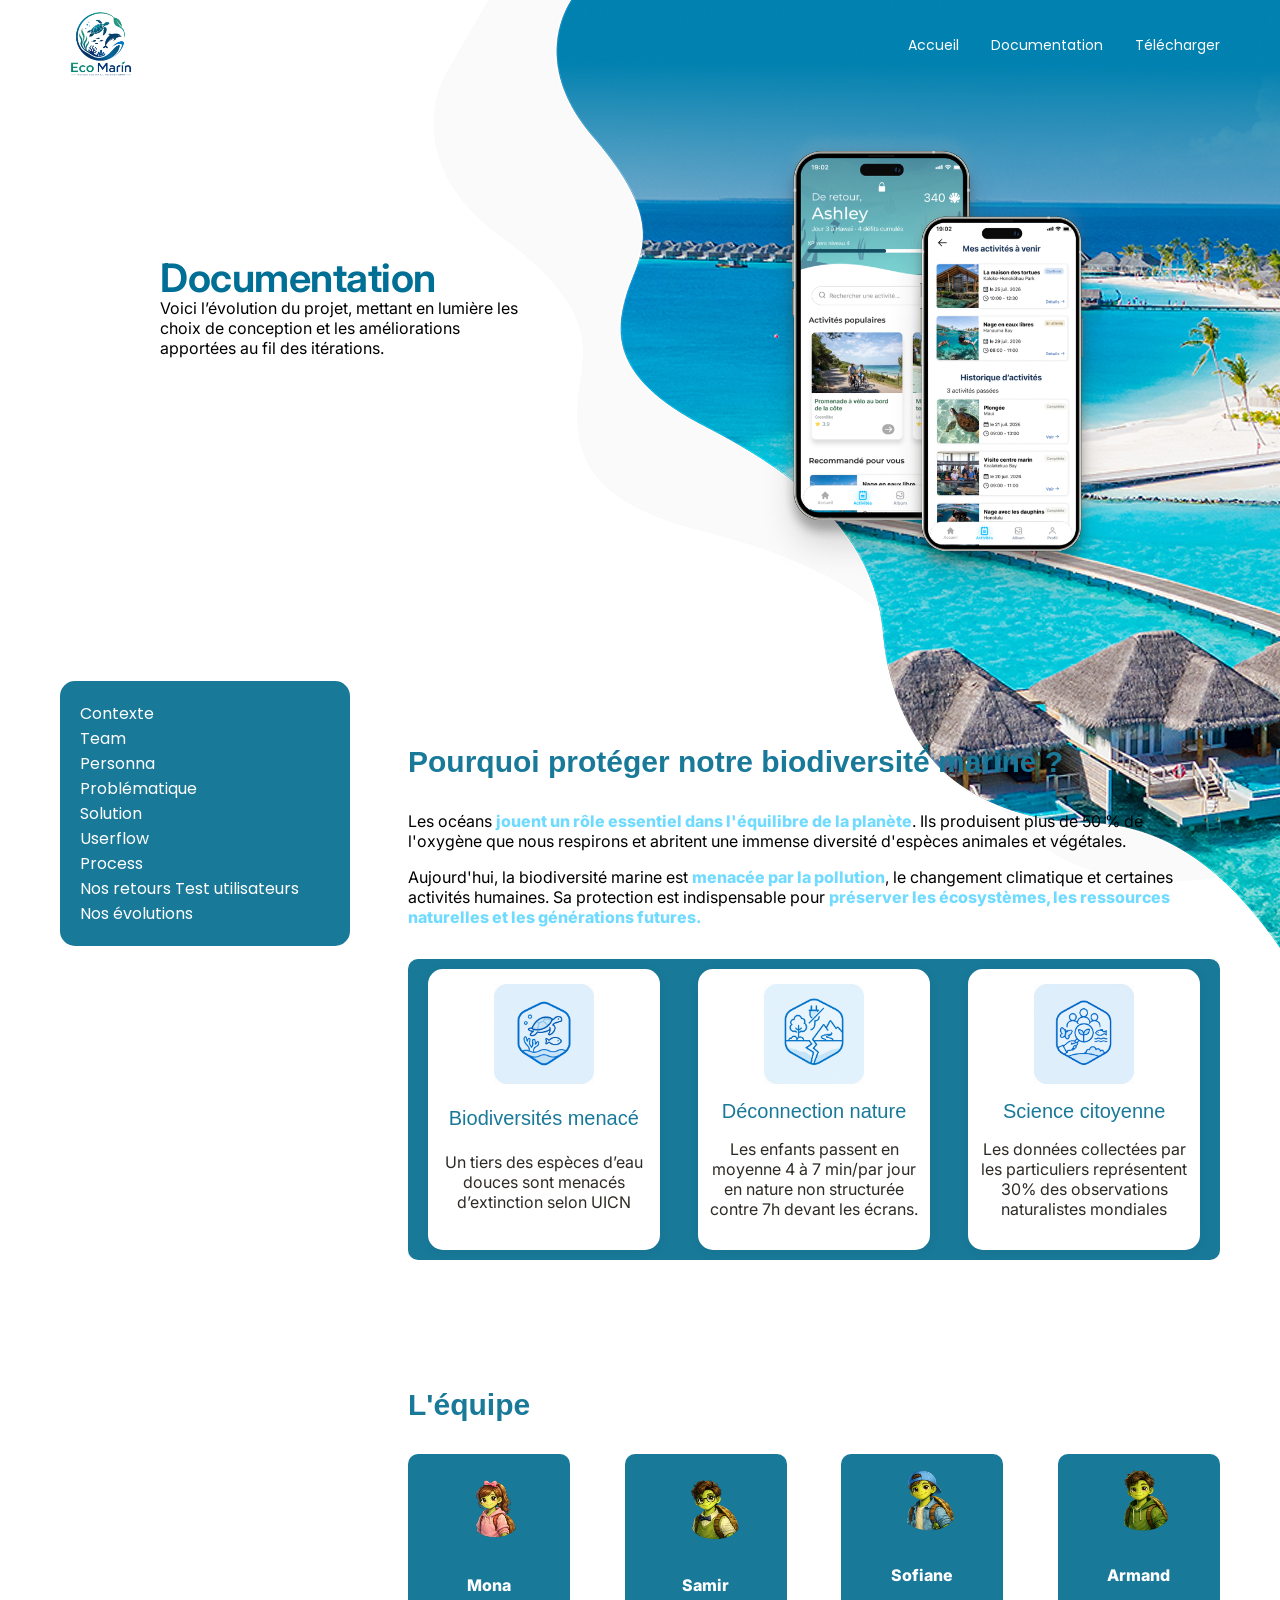
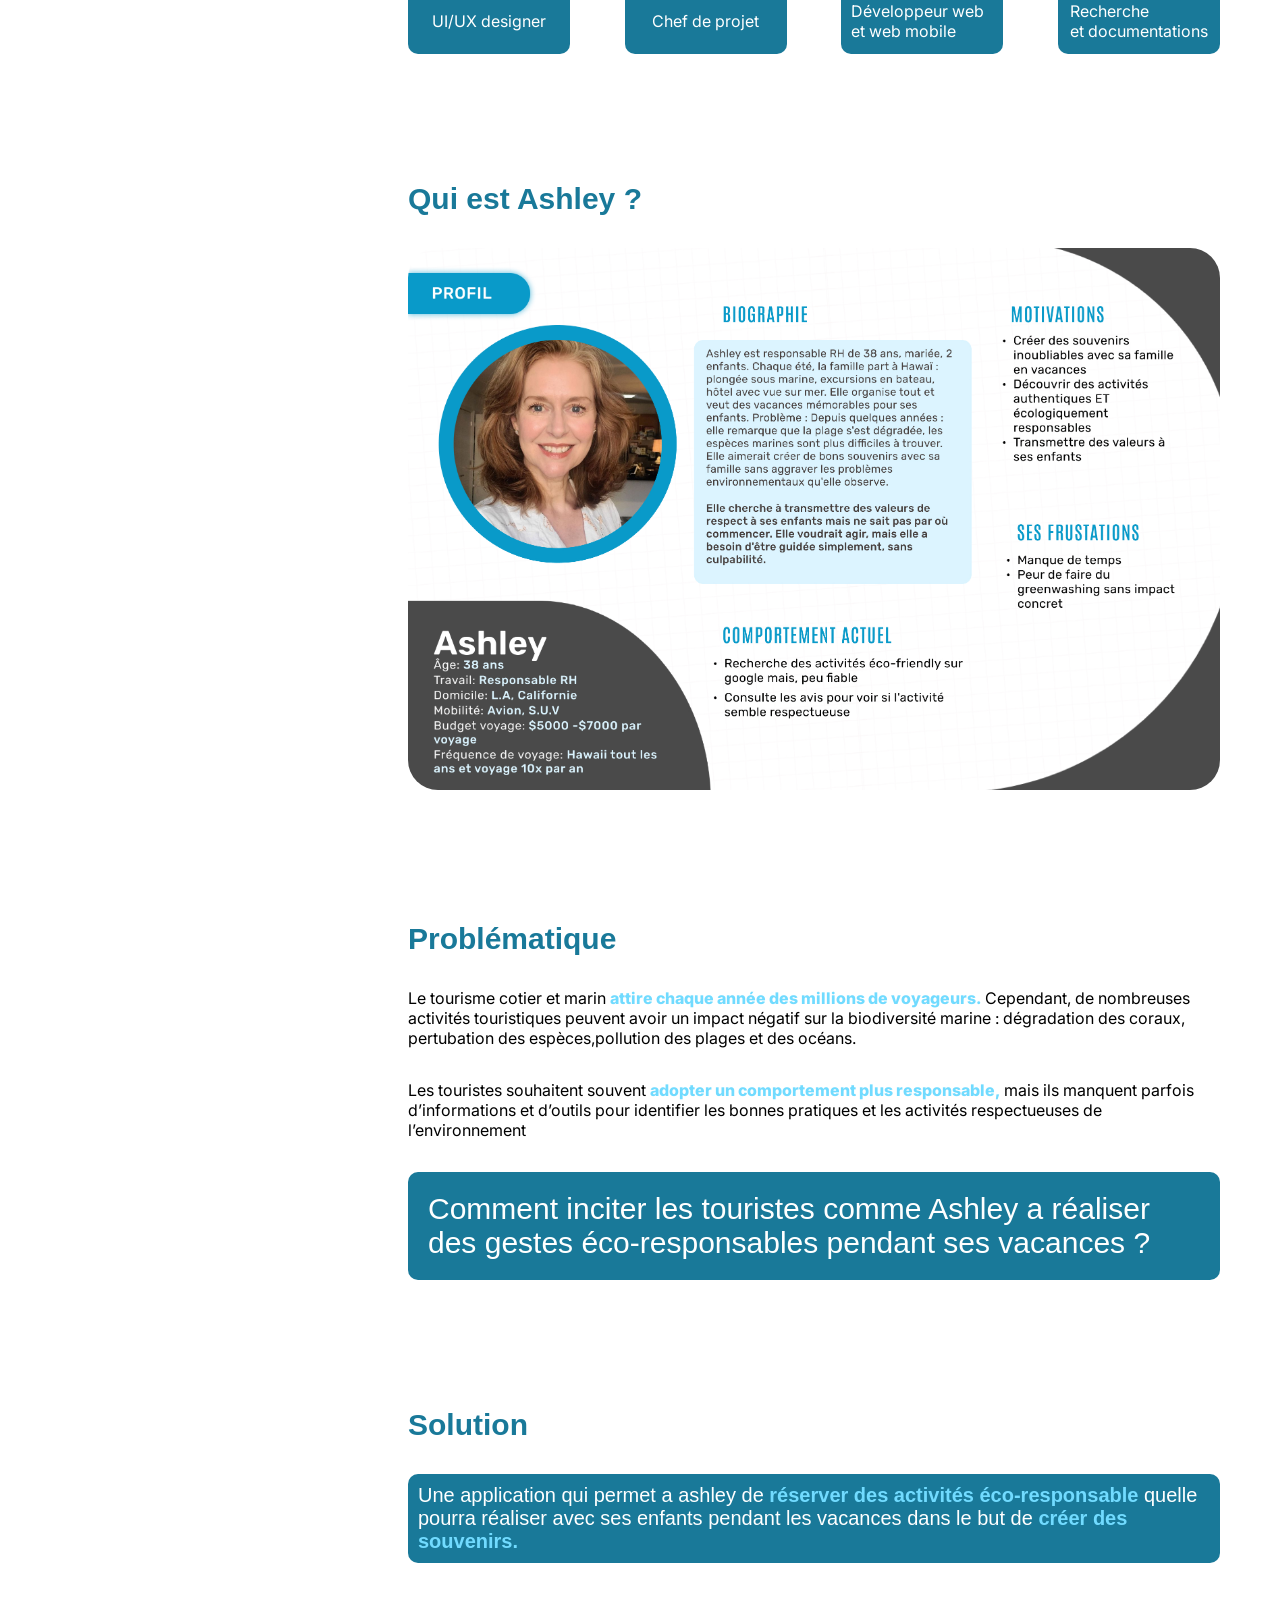
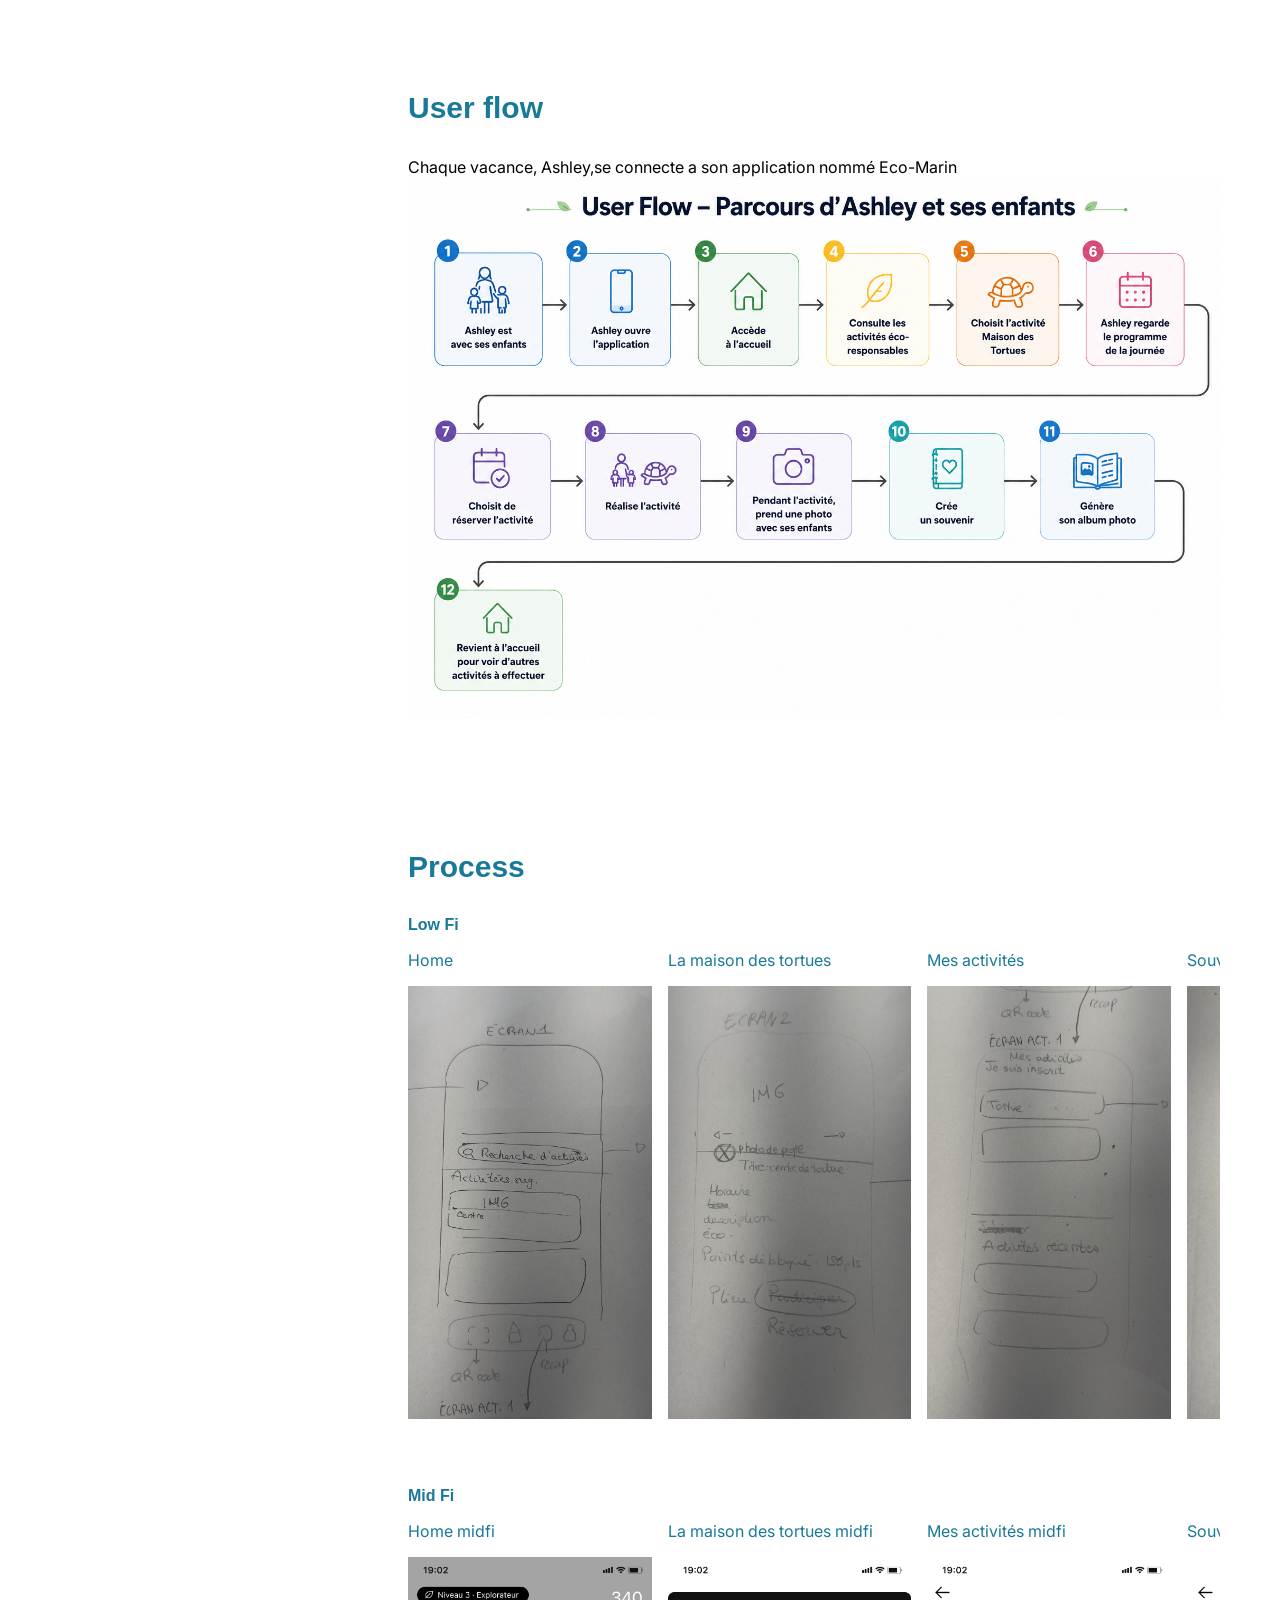
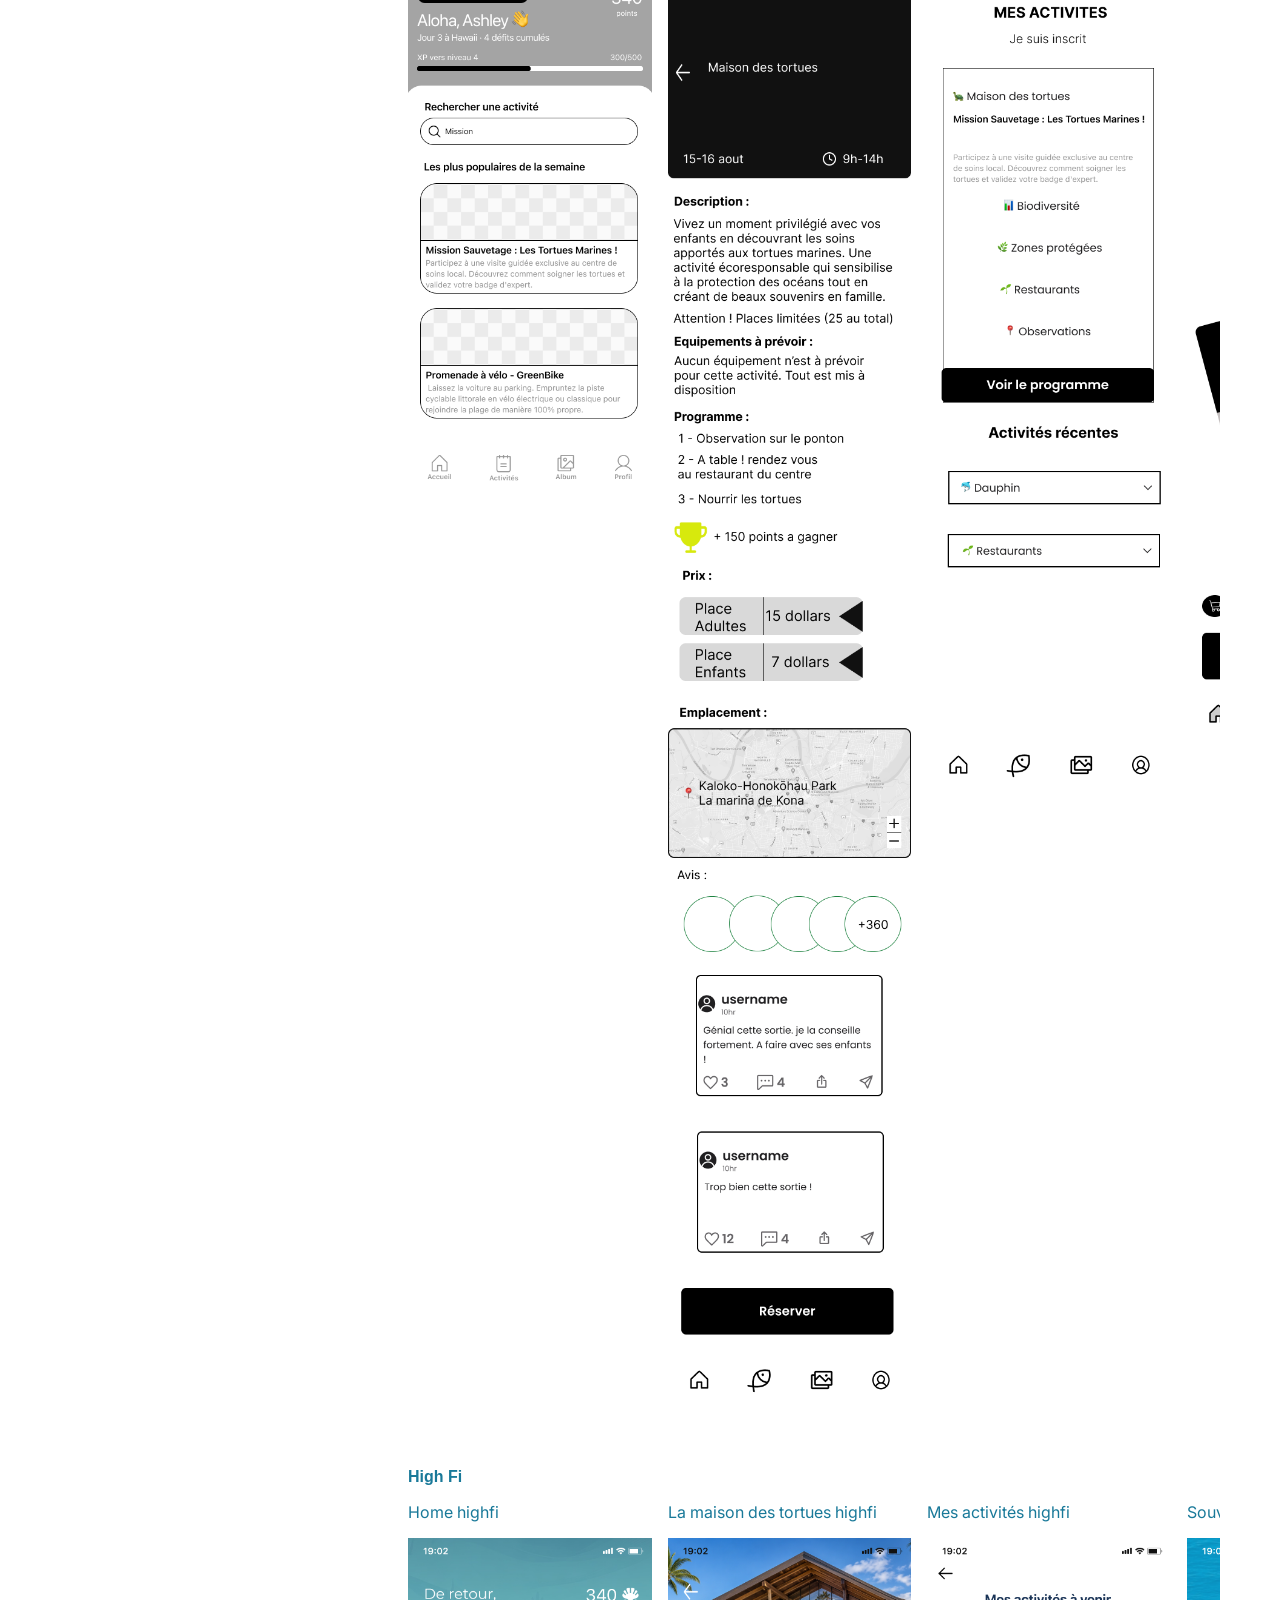
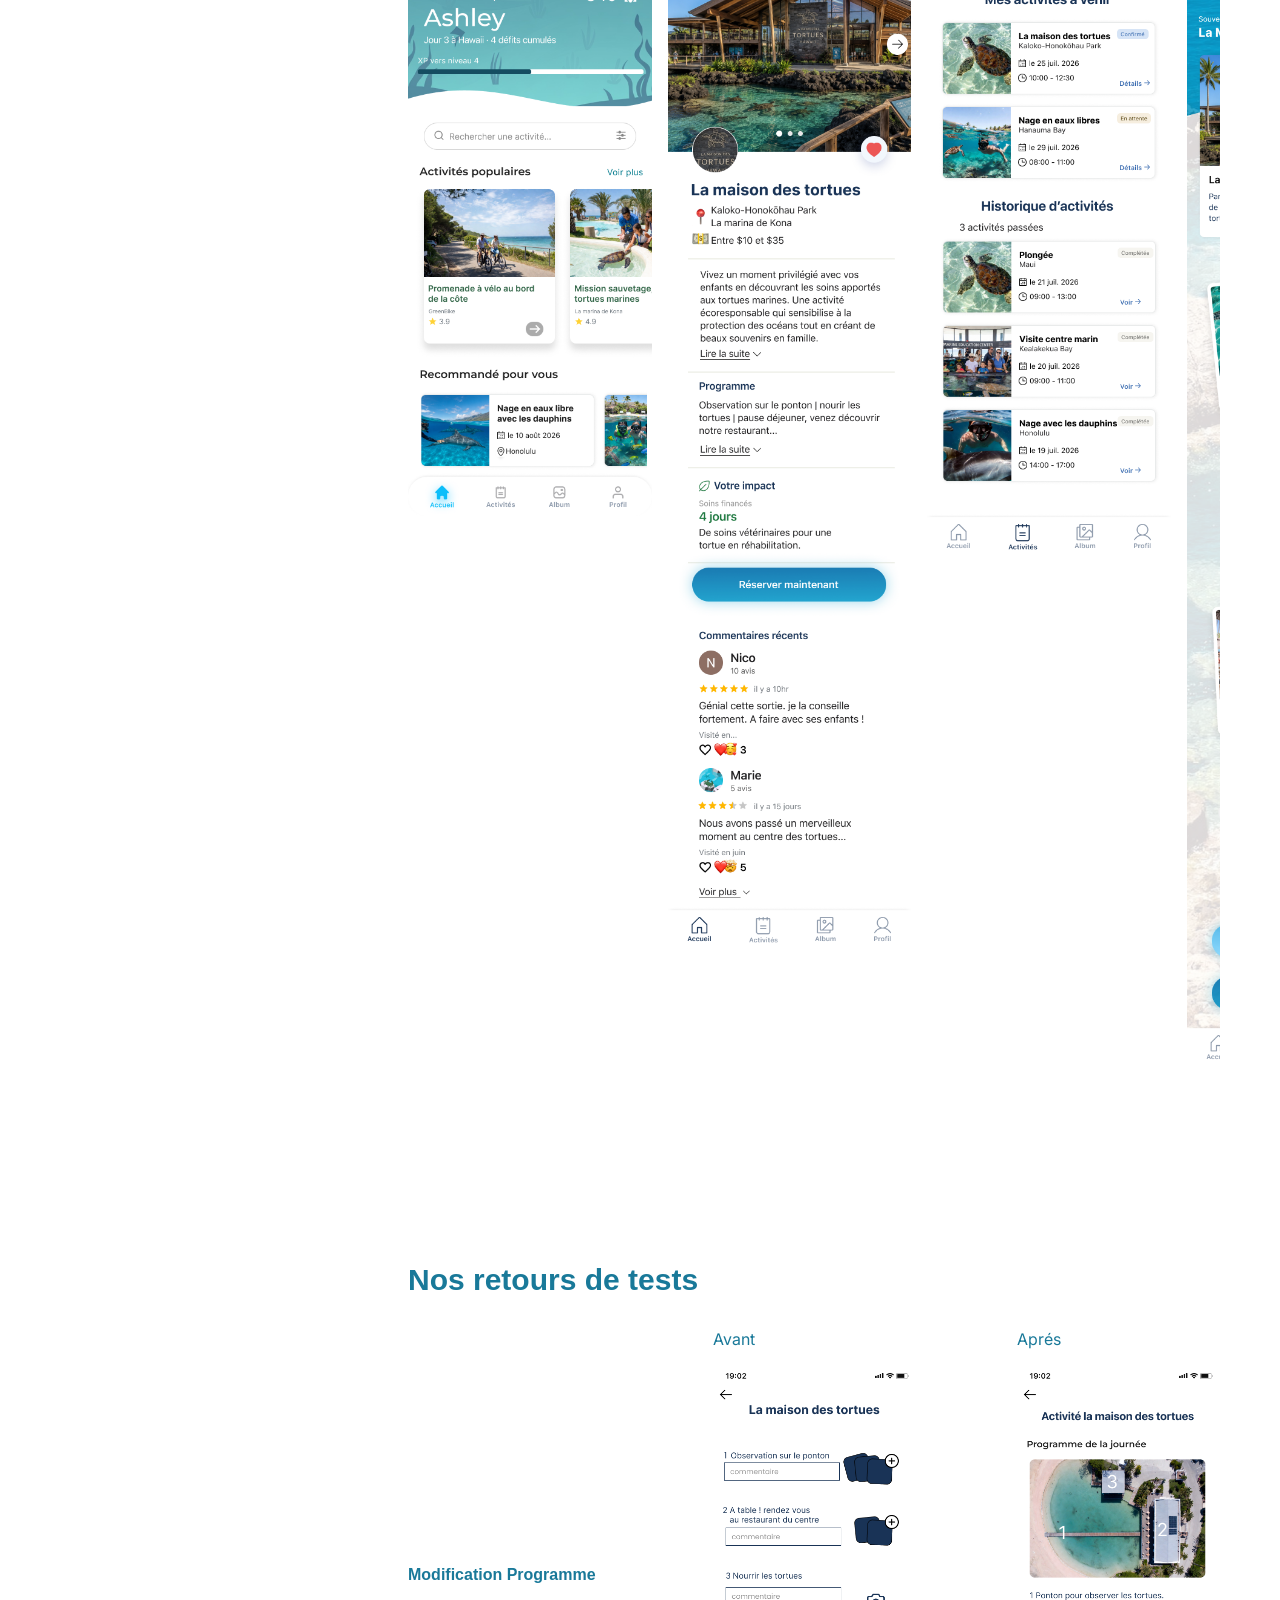
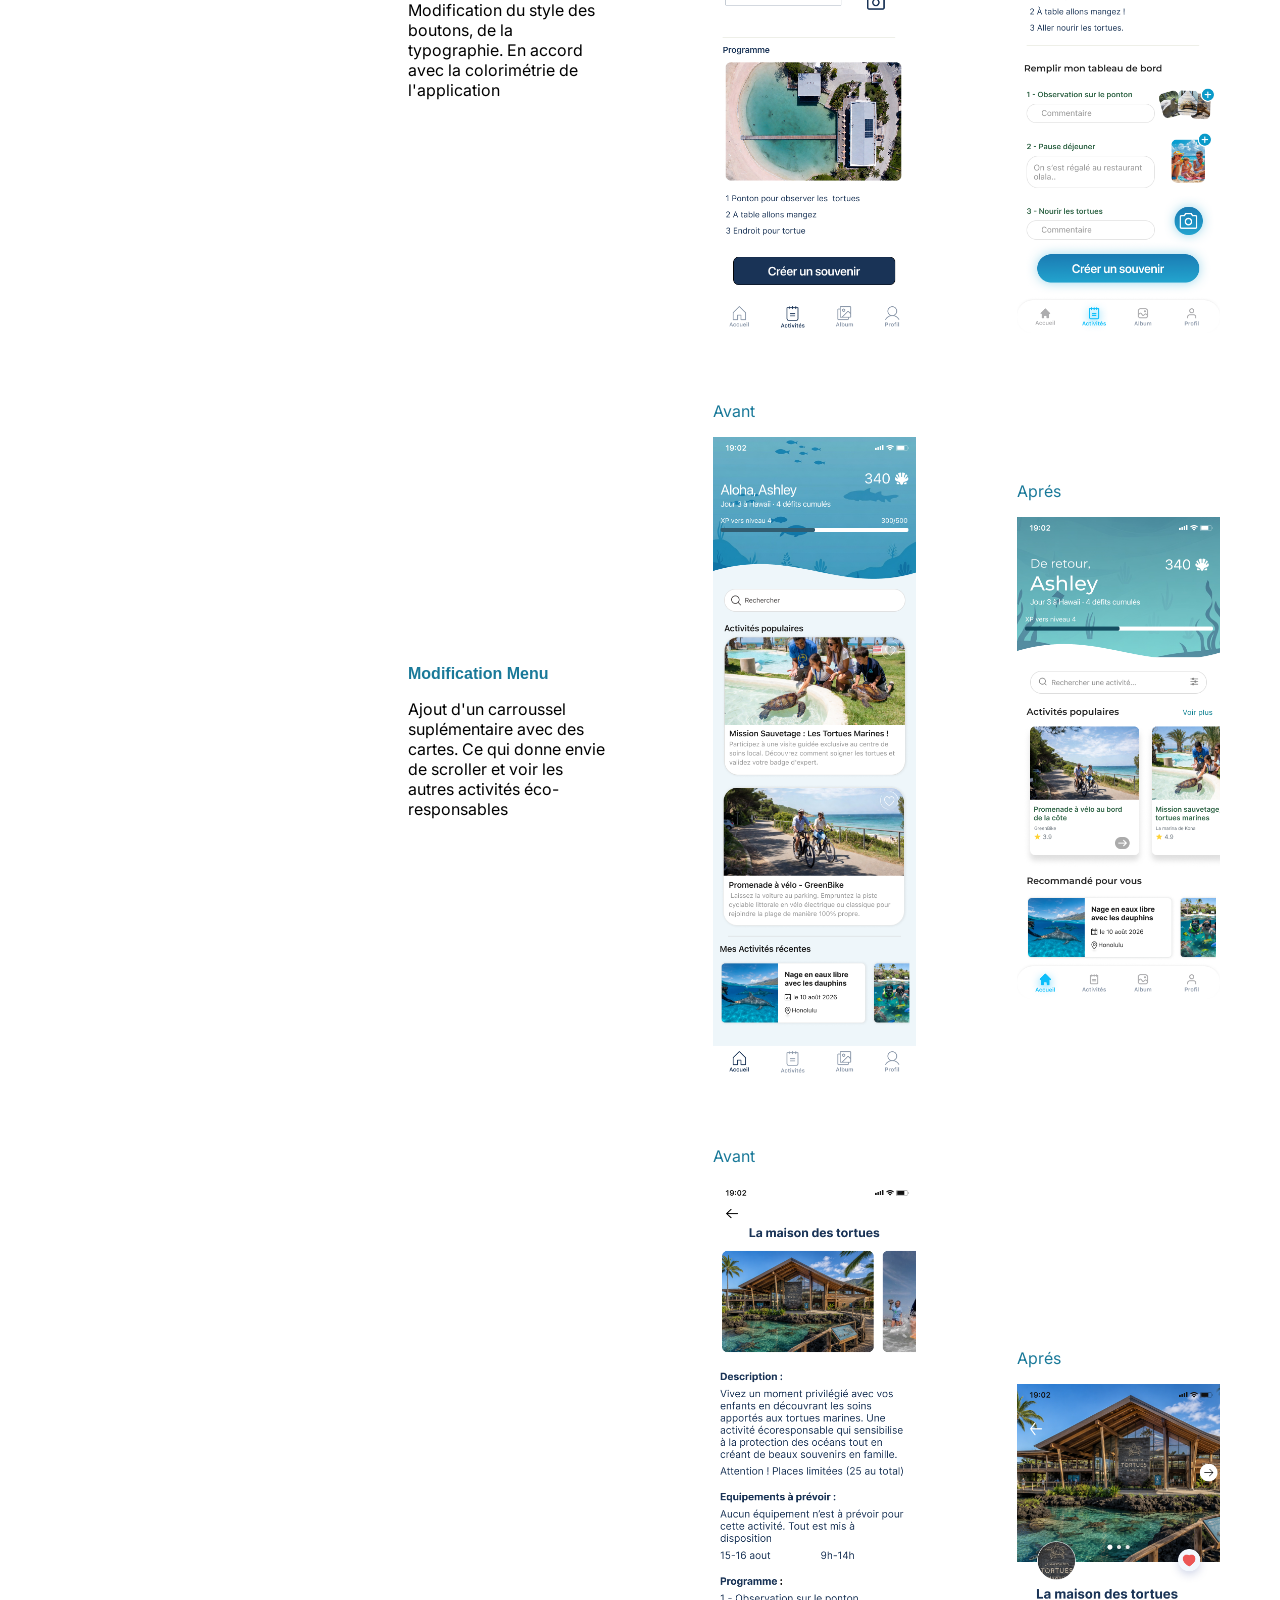
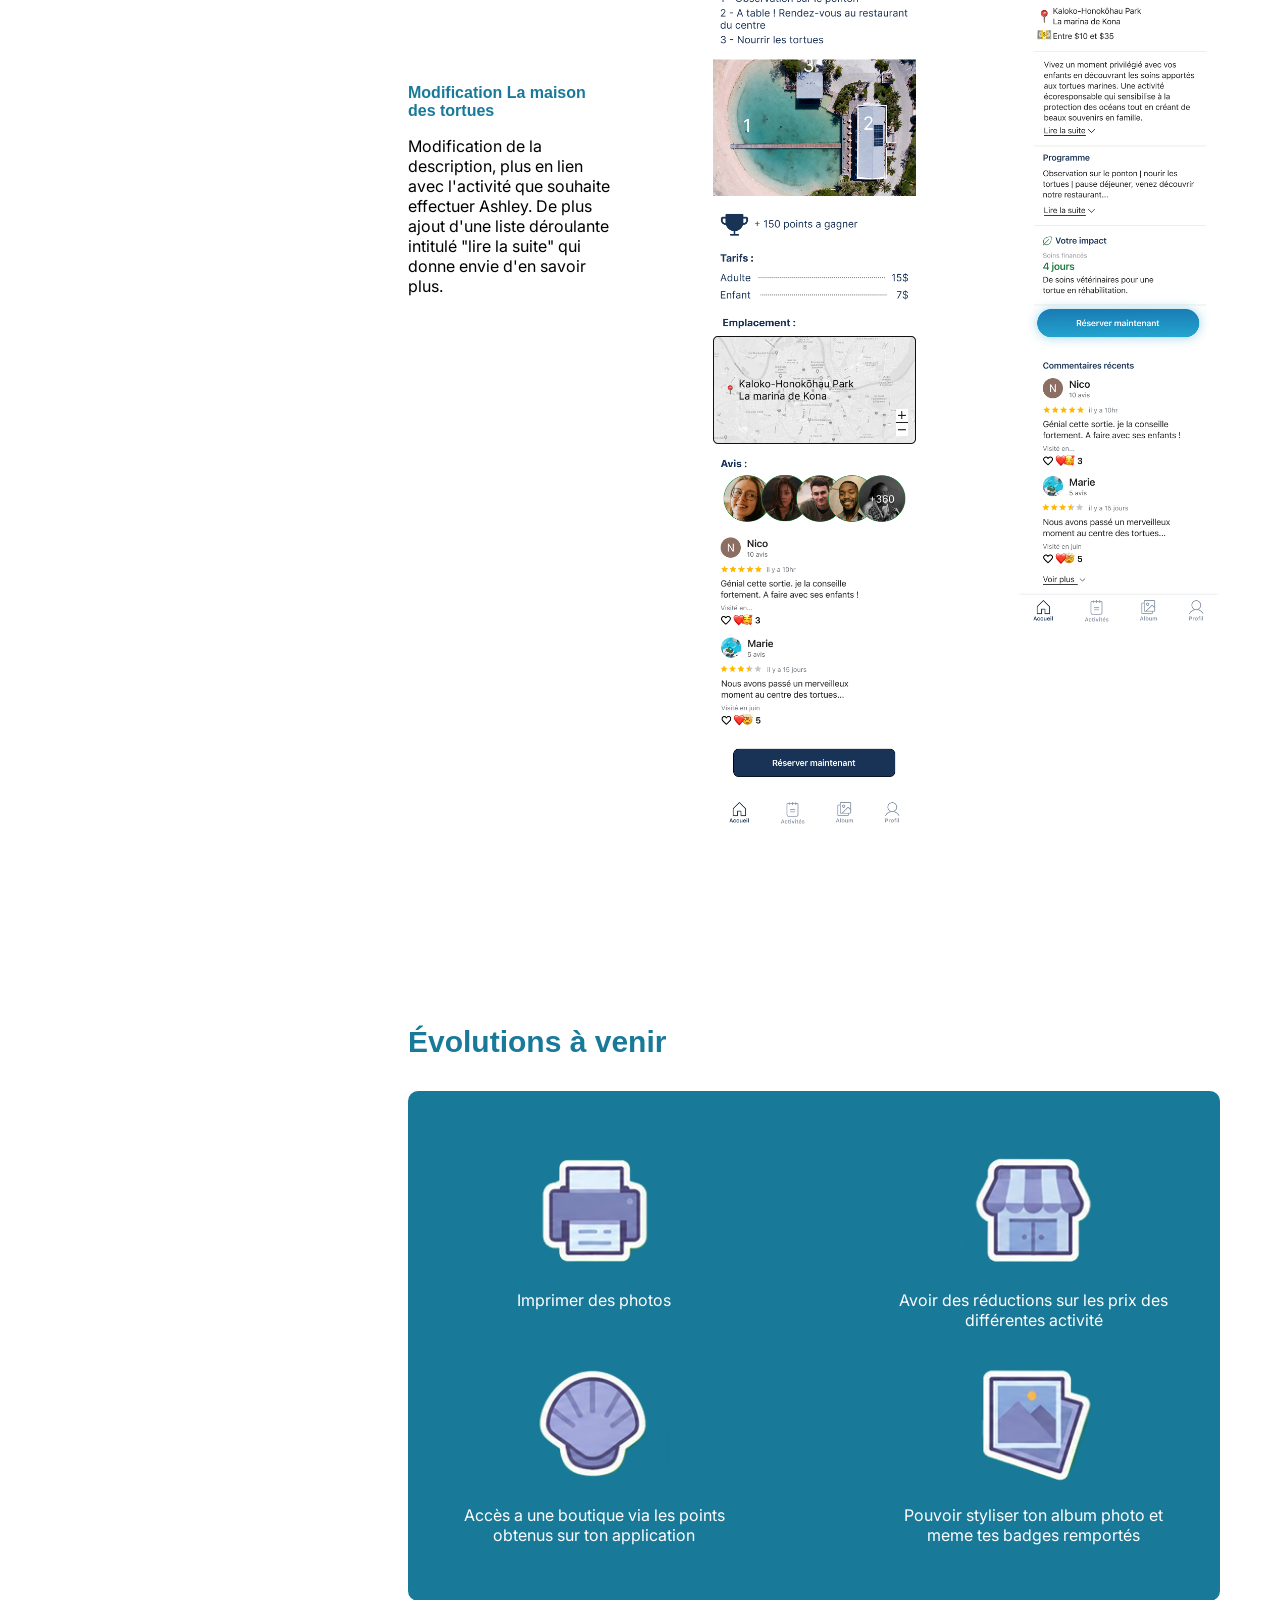
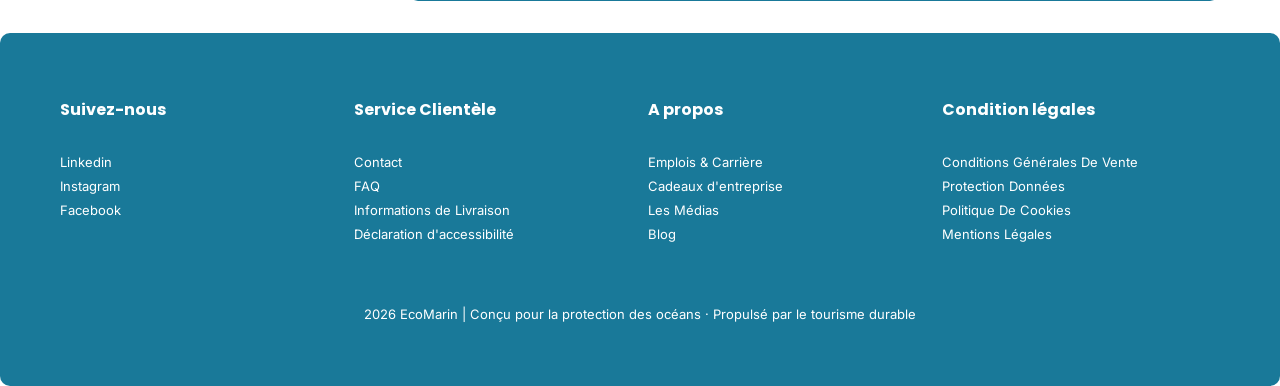
==== commit c5016e6a: "p3" ====
--- a/doc.html
+++ b/doc.html
@@ -11,15 +11,15 @@
 
 </head>
 
-<body>
+<body class="">
     <!-- header -->
     <header class="">
         <div class="container-1200 align-center flex space-between">
             <img src="assets/logos/logo_eco_marin_colore.png" alt="Eco-Marin" width="5%">
             <nav class="flex gap-32 align-center nav-links">
-                <a class="color-blue" href="index.html">Accueil</a>
-                <a class="color-blue" href="doc.html">Documentation</a>
-                <a class="btn-blue" href="">Télécharger</a>
+                <a class="color-white" href="index.html">Accueil</a>
+                <a class="color-white" href="doc.html">Documentation</a>
+                <a class="btn-white2 navlinks" href="">Télécharger</a>
             </nav>
         </div>
 
@@ -27,7 +27,7 @@
 
     <!-- hero doc -->
     <section class="section-hero">
-
+<img src="./assets/bg-hero-haut-droite.png" class="bg-hero-overlay" alt="" width="">
         <div class="container-1000 flex space-between align-center">
 
             <!-- div gauche -->
@@ -352,7 +352,7 @@
                     </div>
                     <div class="w-25">
                         <p class="color-blue mb-16">Aprés</p>
-                        <img src="assets/highfiv2_programme (1).png" alt="" class="w-100">
+                        <img src="assets/higfi_tableau_de_bord.png" alt="" class="w-100">
                     </div>
 
                 </div>
@@ -407,7 +407,7 @@
             </section>
 
             <!-- Nos évolutions -->
-            <section class=" pt-128" id="evolutions">
+            <section class=" pt-128 mb-32" id="evolutions">
                 <h2 class="mb-32 bold color-blue">Évolutions à venir</h2>
 
                 <div class="p-20 bg-bleu-ciel color-white">
@@ -421,13 +421,13 @@
 
                         <!-- evolution 2 -->
                         <div class="w-40 mb-16 flex colonne align-center">
-                            <img src="assets/icones-bleus/coquillage.png" alt="" class="w-50 ">
+                            <img src="assets/icones-bleus/shop.png" alt="" class="w-50 ">
                             <p class="text-center">Avoir des réductions sur les prix des différentes activité</p>
                         </div>
 
                         <!-- evolution 3 -->
                         <div class="w-40 mb-16 flex colonne align-center">
-                            <img src="assets/icones-bleus/shop.png" alt="" class="w-50 ">
+                            <img src="assets/icones-bleus/coquillage.png" alt="" class="w-50 ">
                             <p class="text-center">Accès a une boutique via les points obtenus sur ton application</p>
                         </div>
 
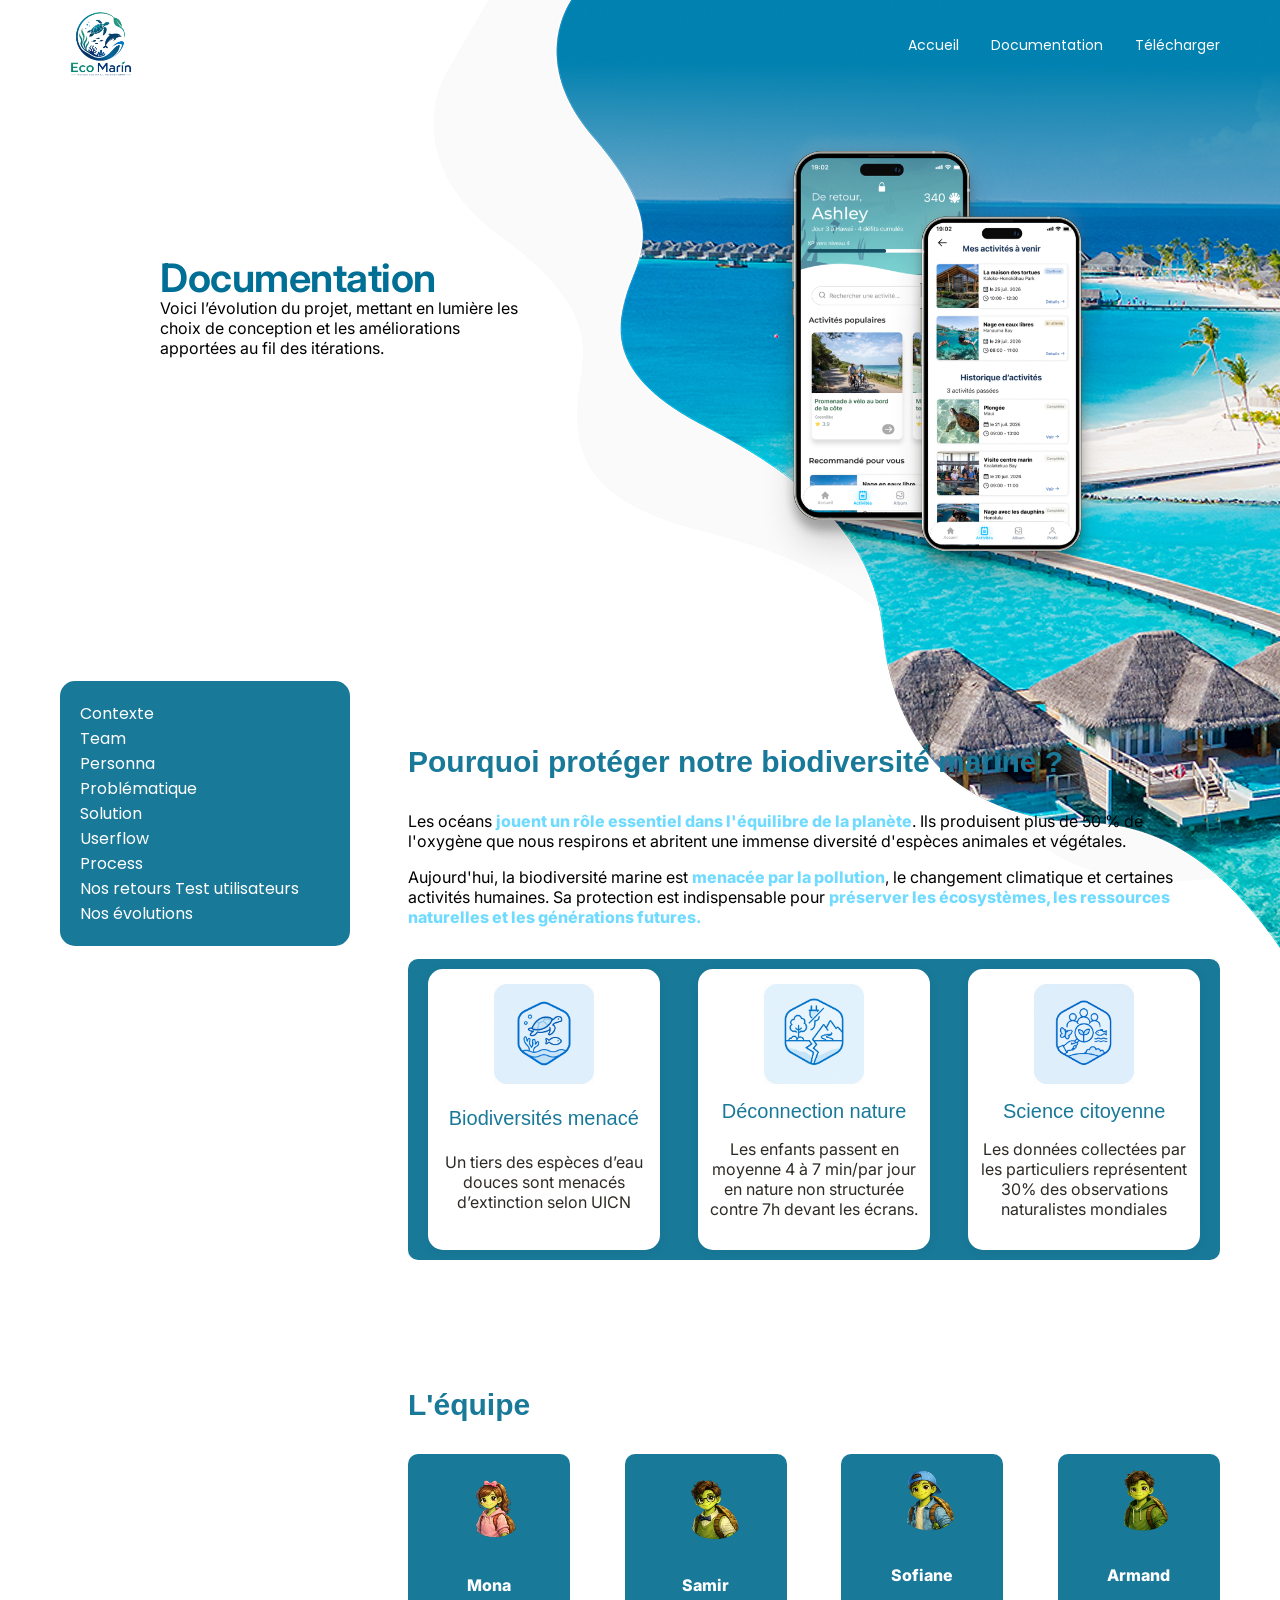
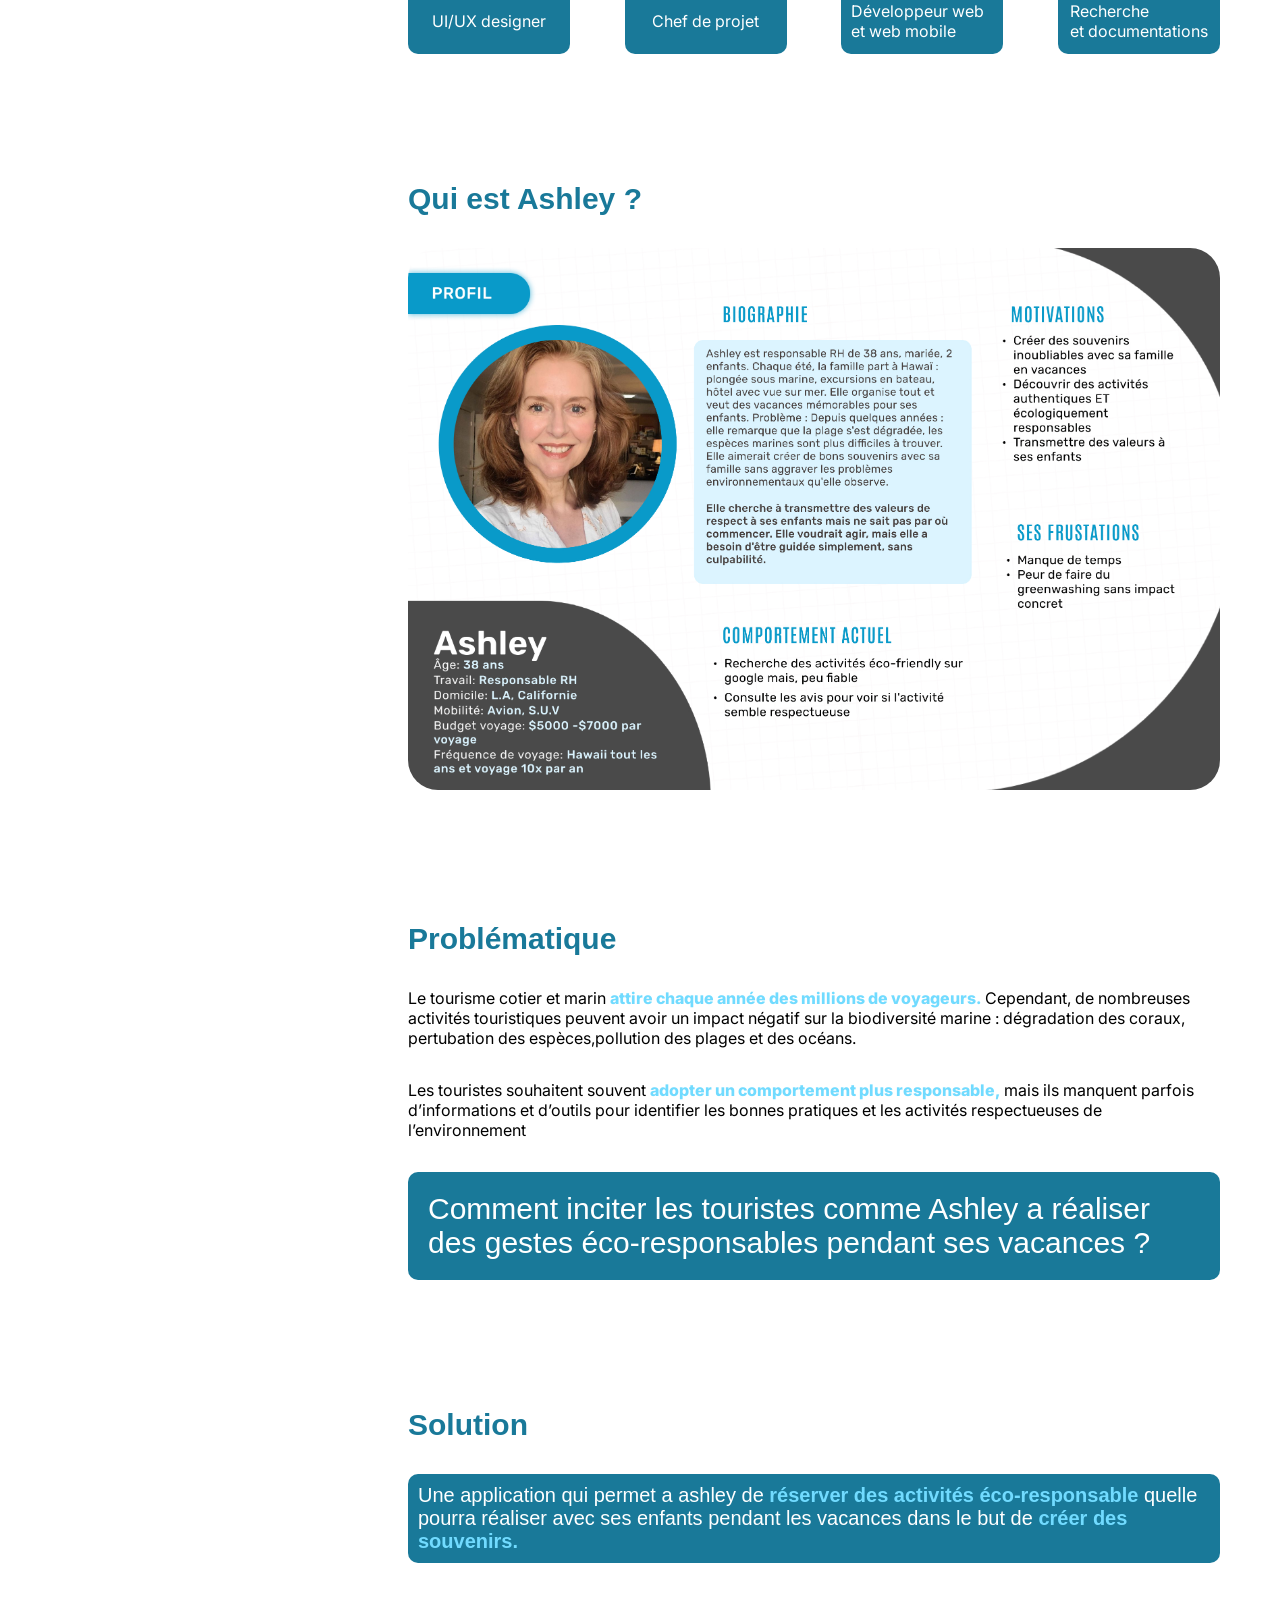
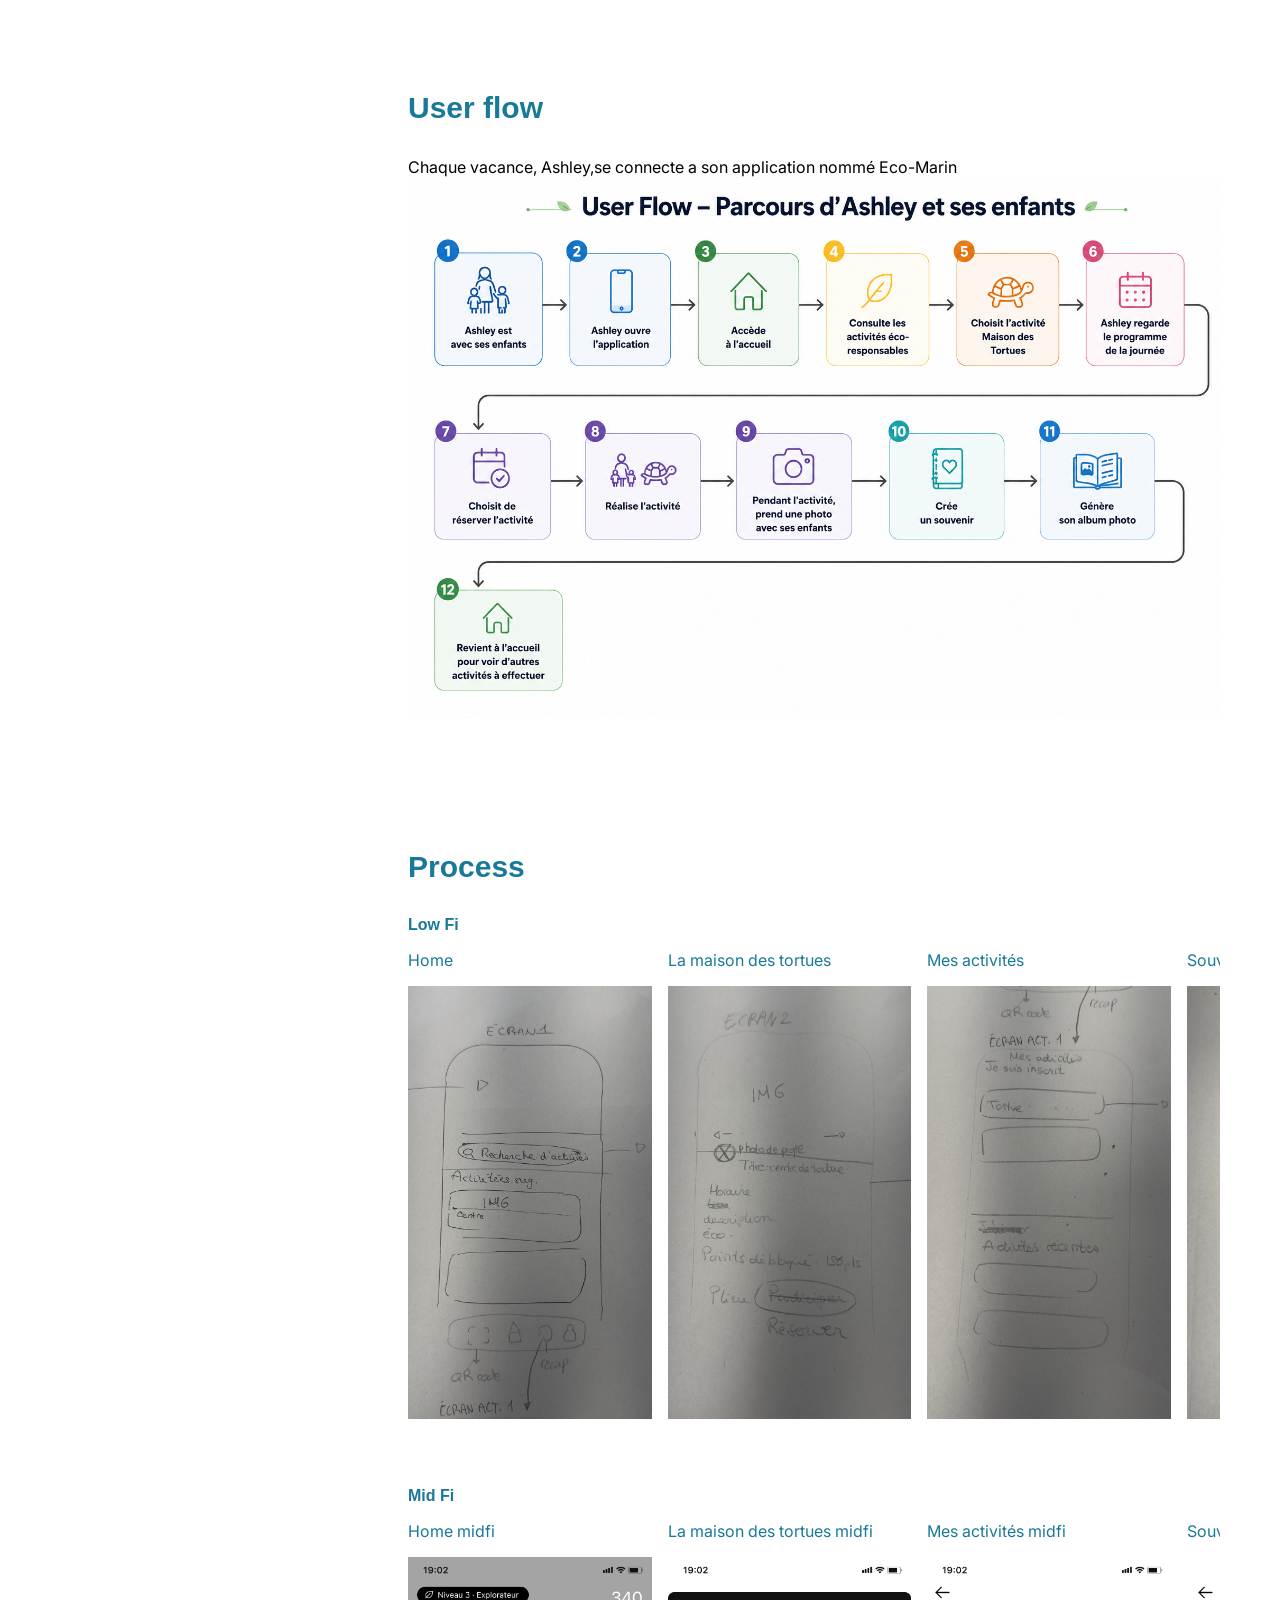
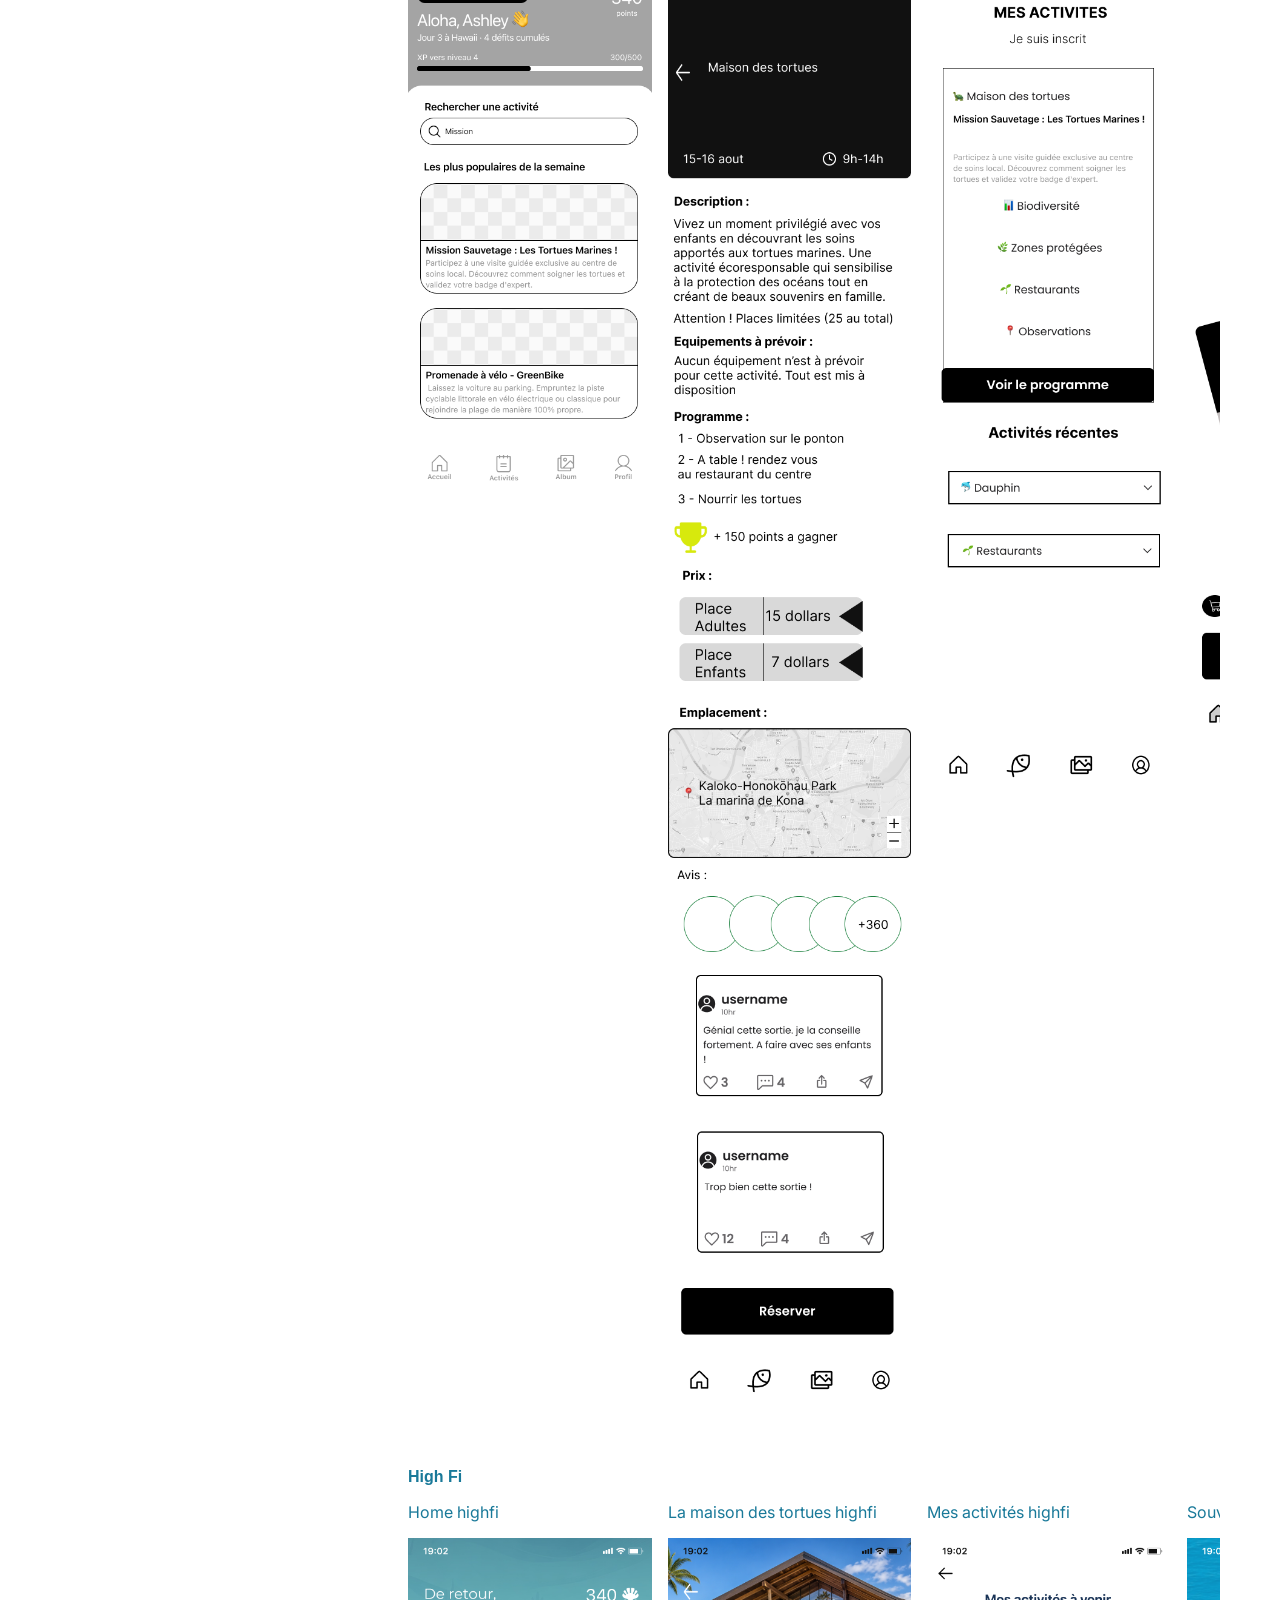
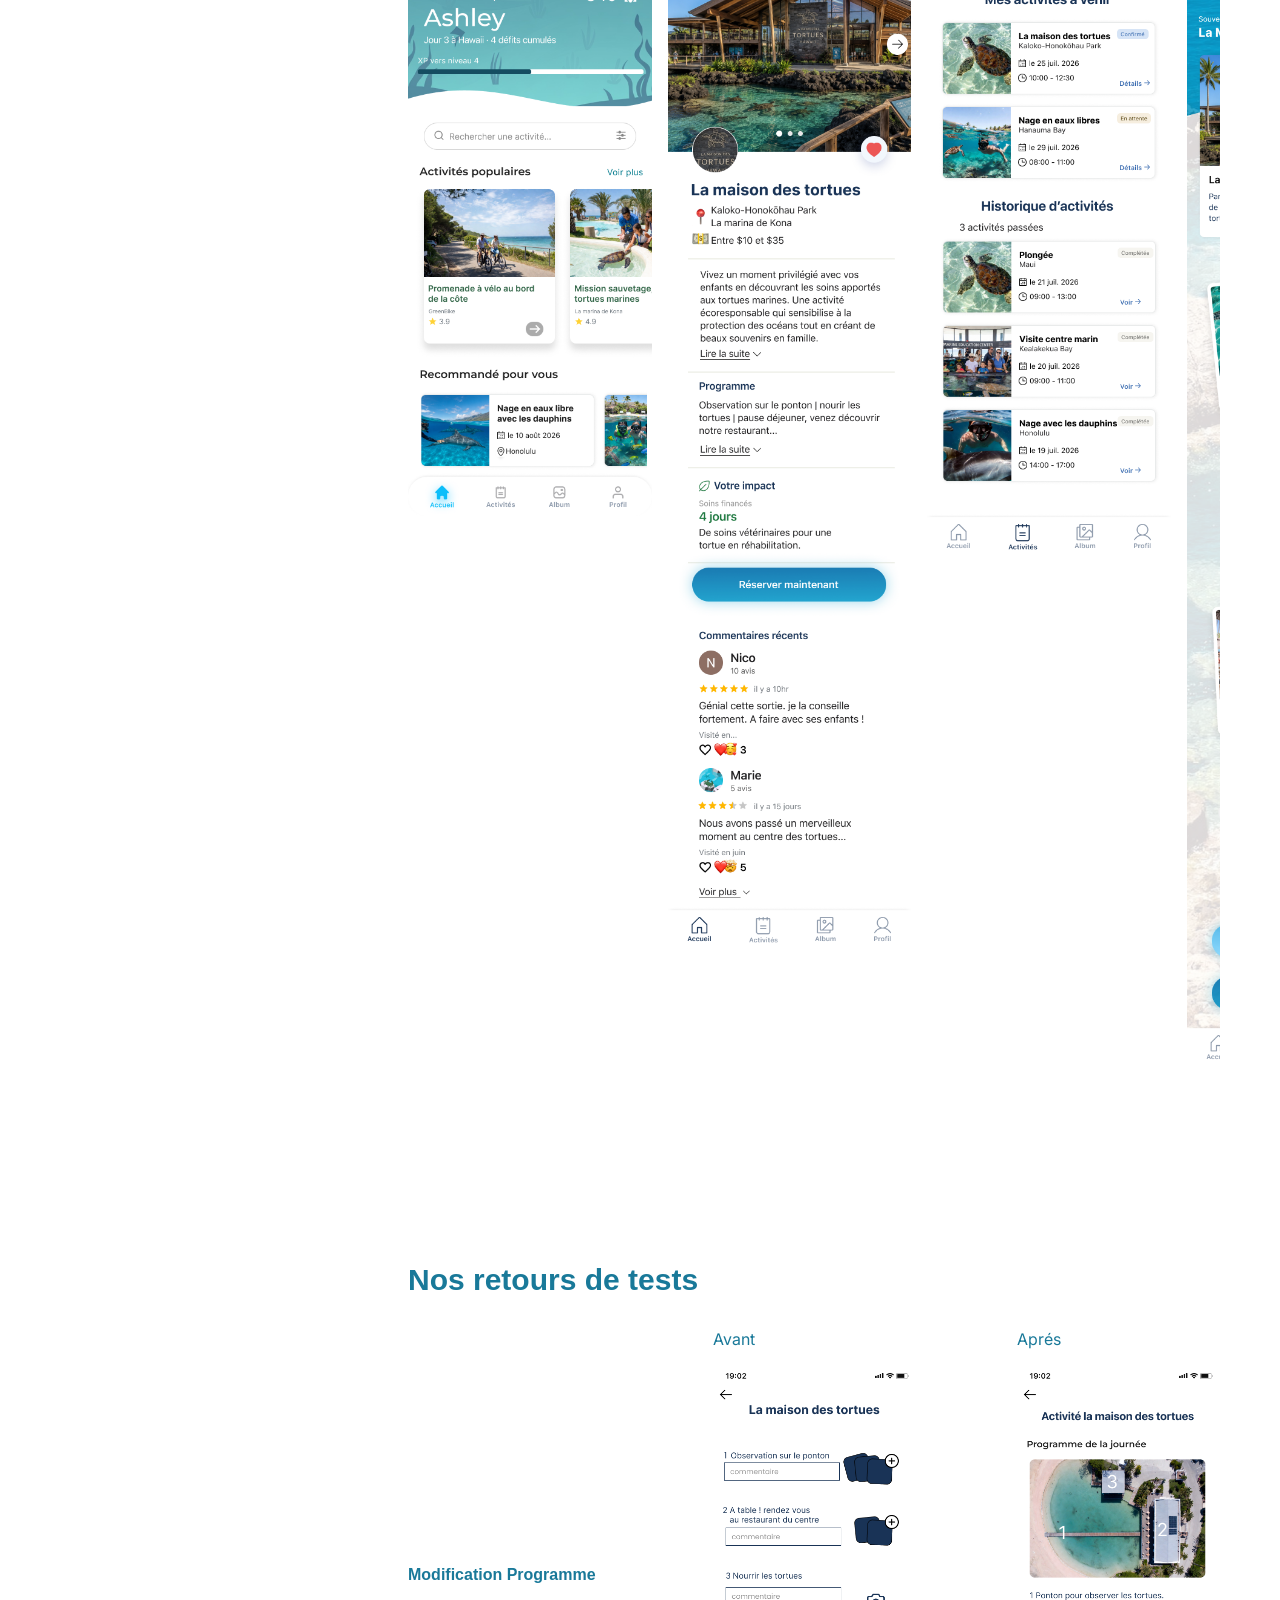
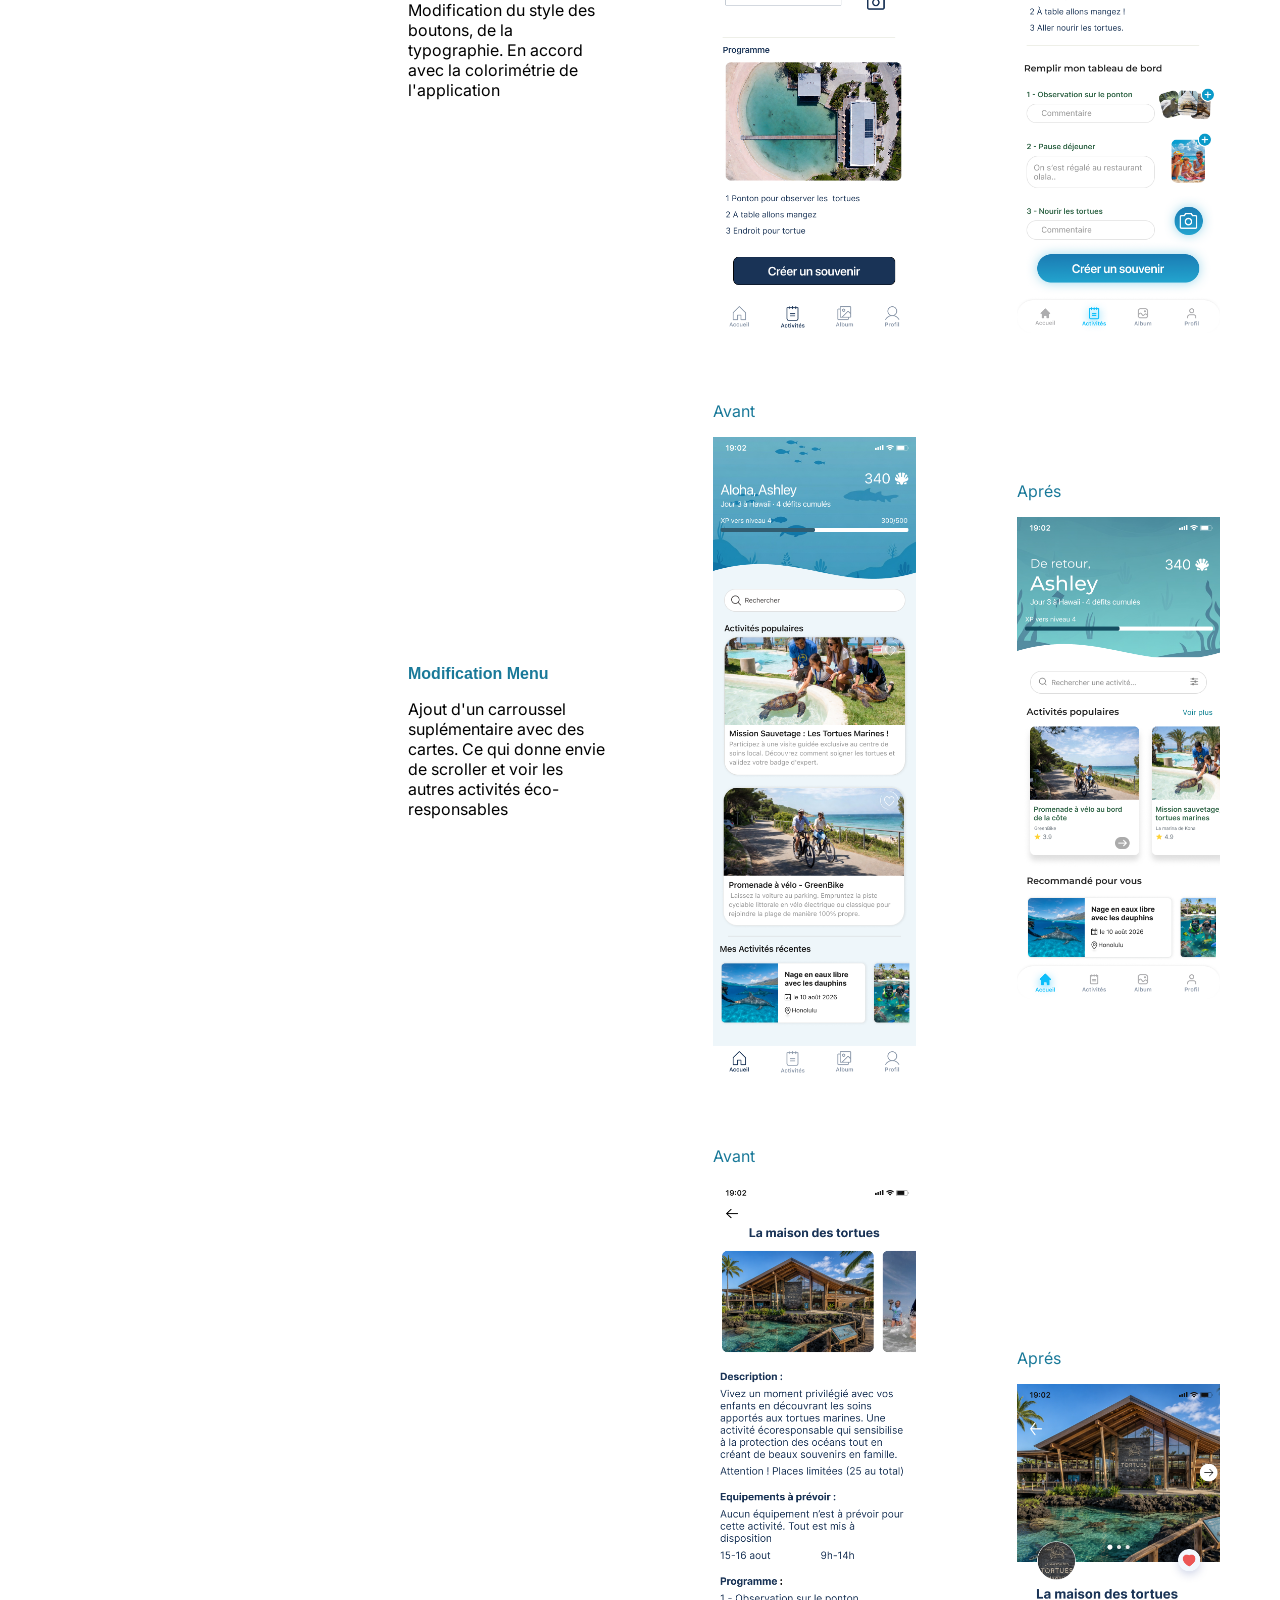
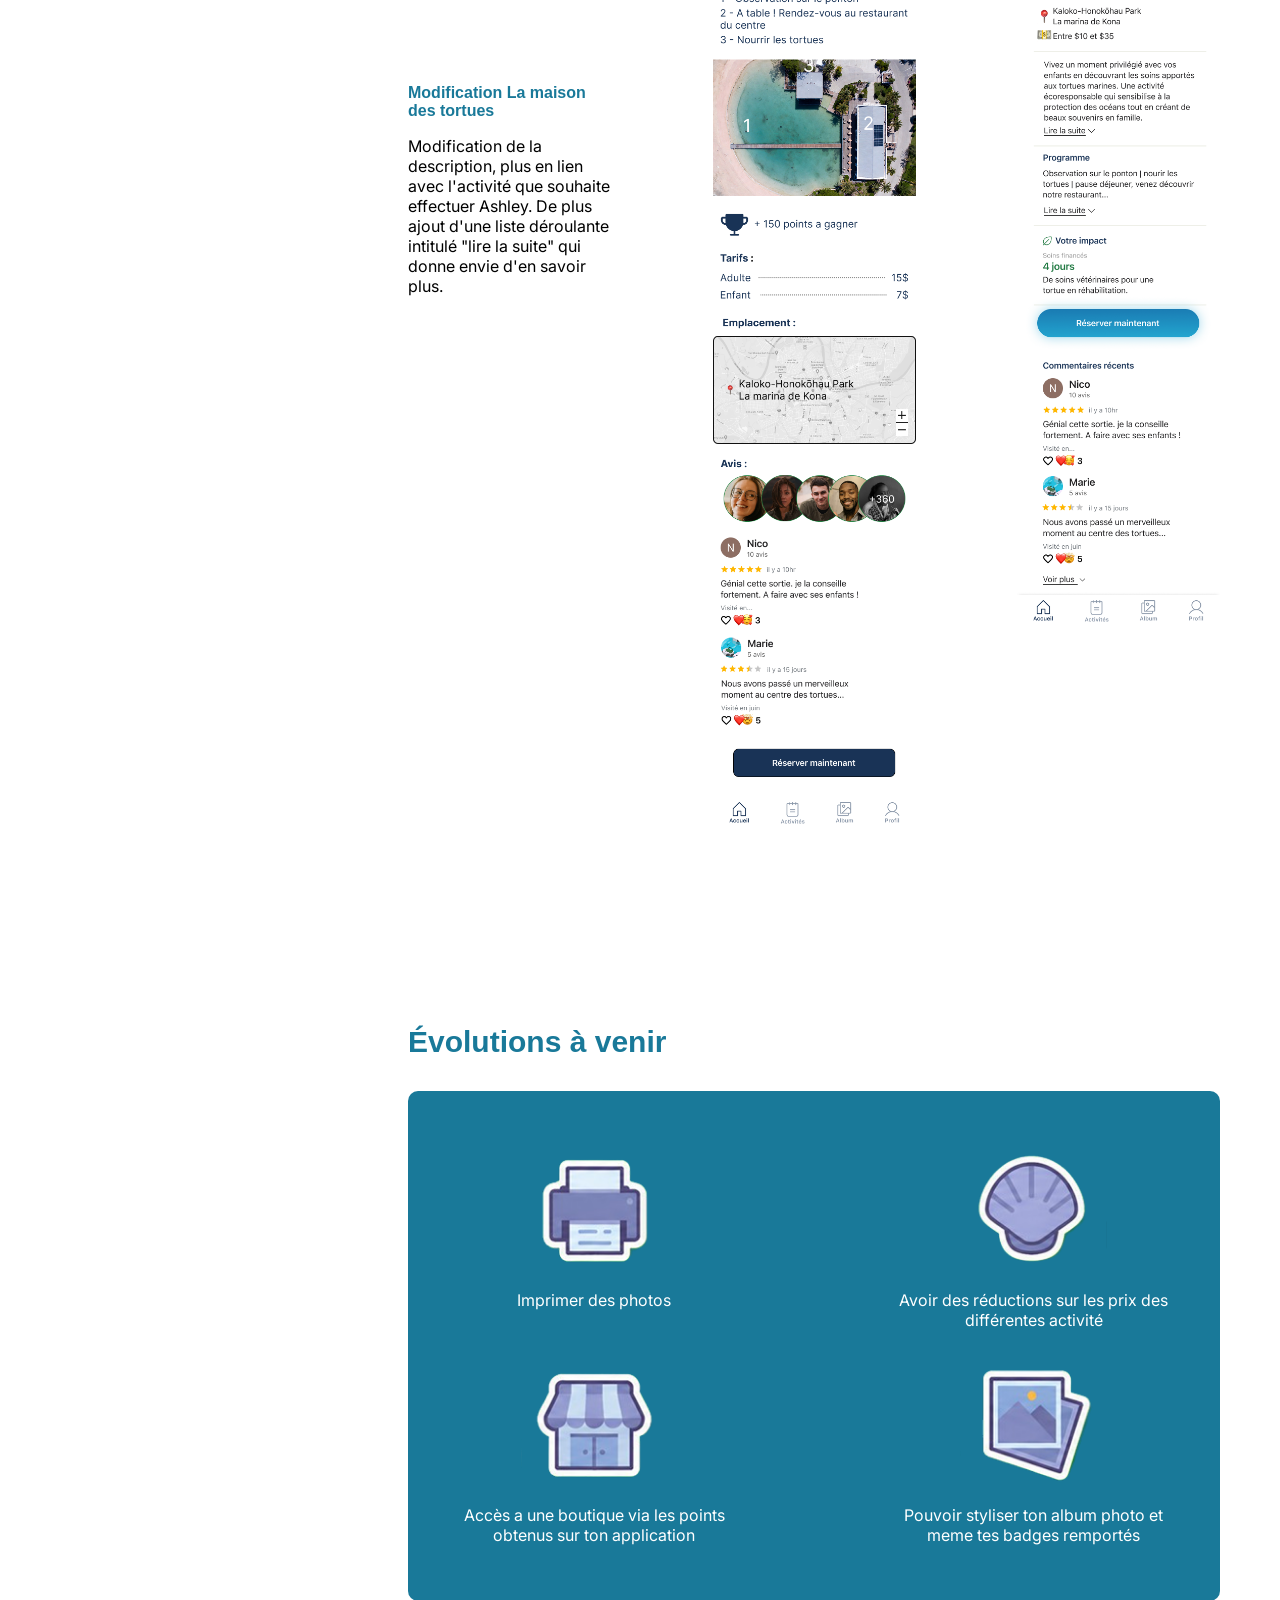
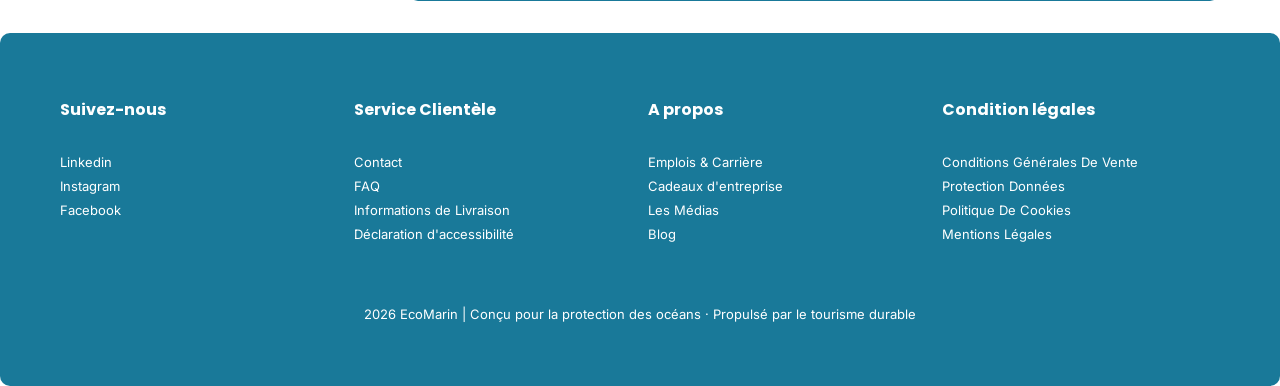
==== commit c7391949: "Merge branch 'main' of https://github.com/la-toile-emlyon/p3-ste-2026-s2-samirbensadi6-ui" ====
--- a/doc.html
+++ b/doc.html
@@ -421,13 +421,13 @@
 
                         <!-- evolution 2 -->
                         <div class="w-40 mb-16 flex colonne align-center">
-                            <img src="assets/icones-bleus/shop.png" alt="" class="w-50 ">
+                            <img src="assets/icones-bleus/coquillage.png" alt="" class="w-50 ">
                             <p class="text-center">Avoir des réductions sur les prix des différentes activité</p>
                         </div>
 
                         <!-- evolution 3 -->
                         <div class="w-40 mb-16 flex colonne align-center">
-                            <img src="assets/icones-bleus/coquillage.png" alt="" class="w-50 ">
+                            <img src="assets/icones-bleus/shop.png" alt="" class="w-50 ">
                             <p class="text-center">Accès a une boutique via les points obtenus sur ton application</p>
                         </div>
 
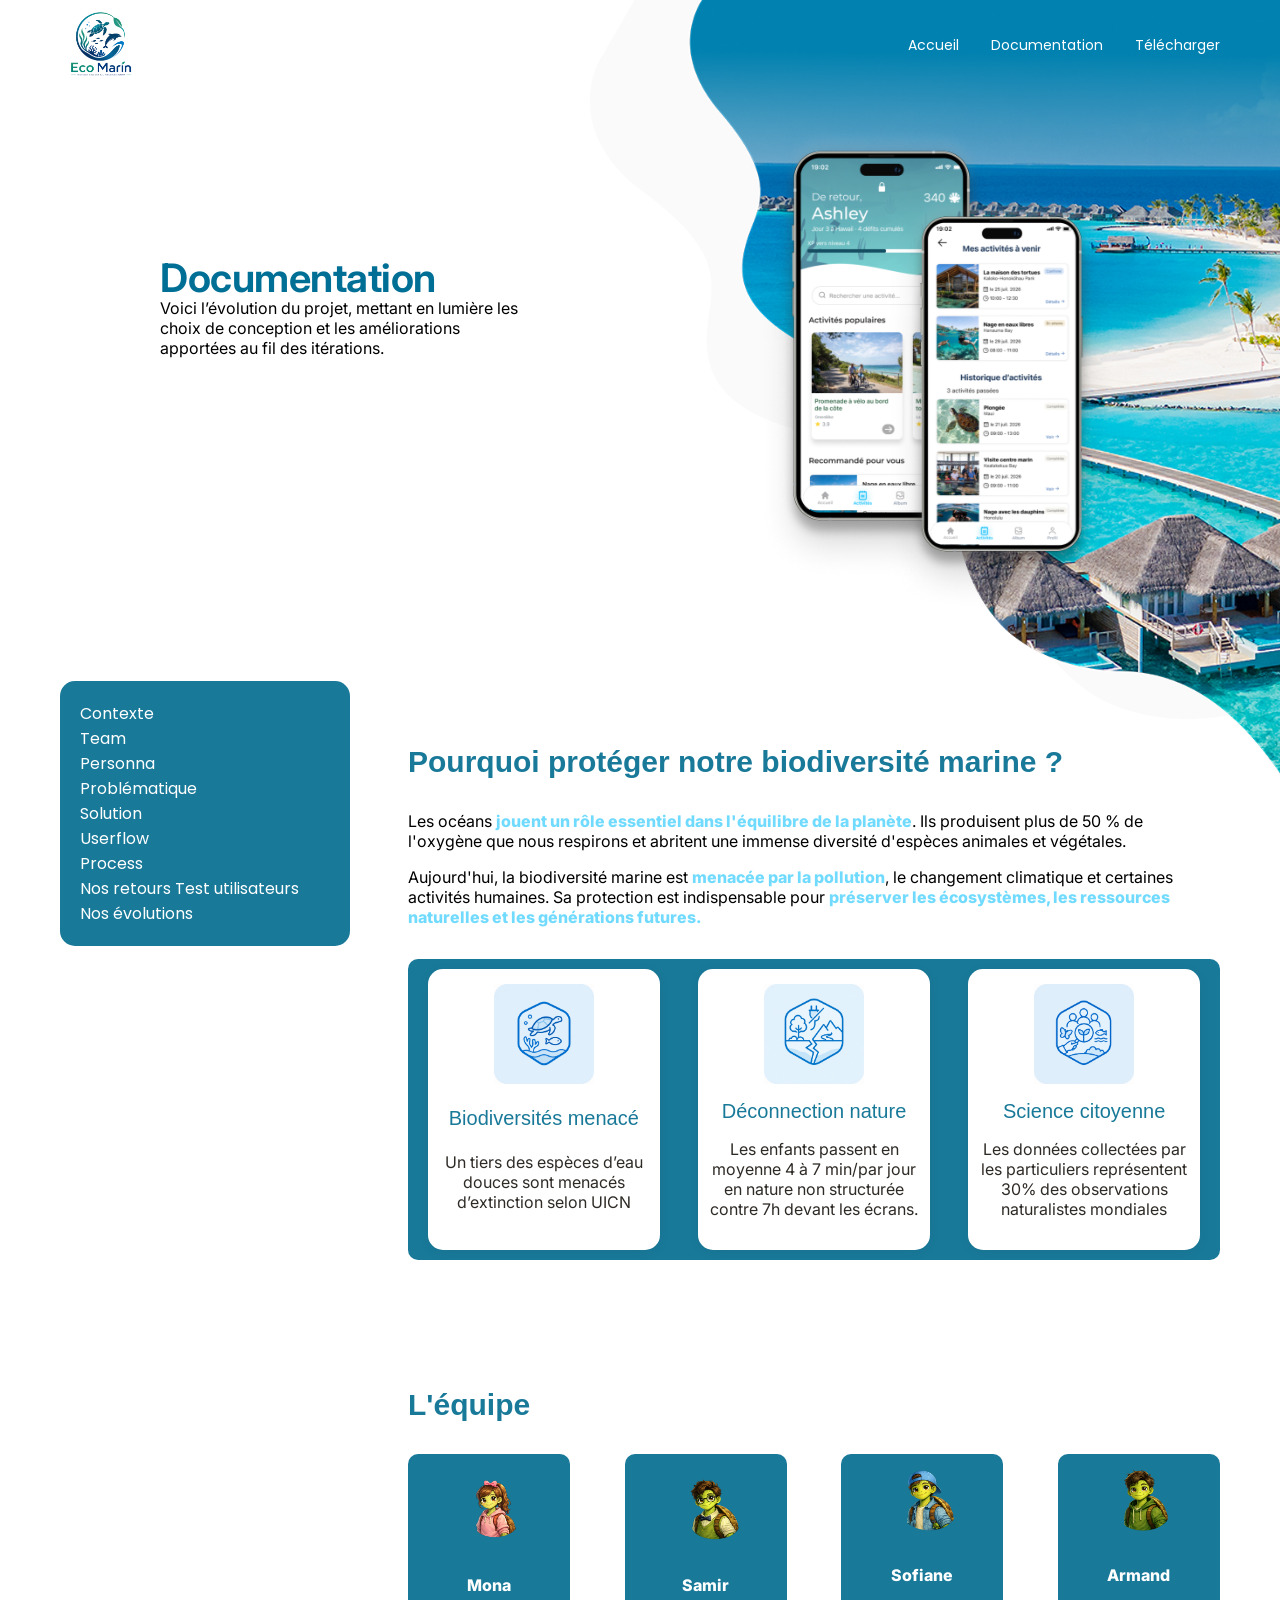
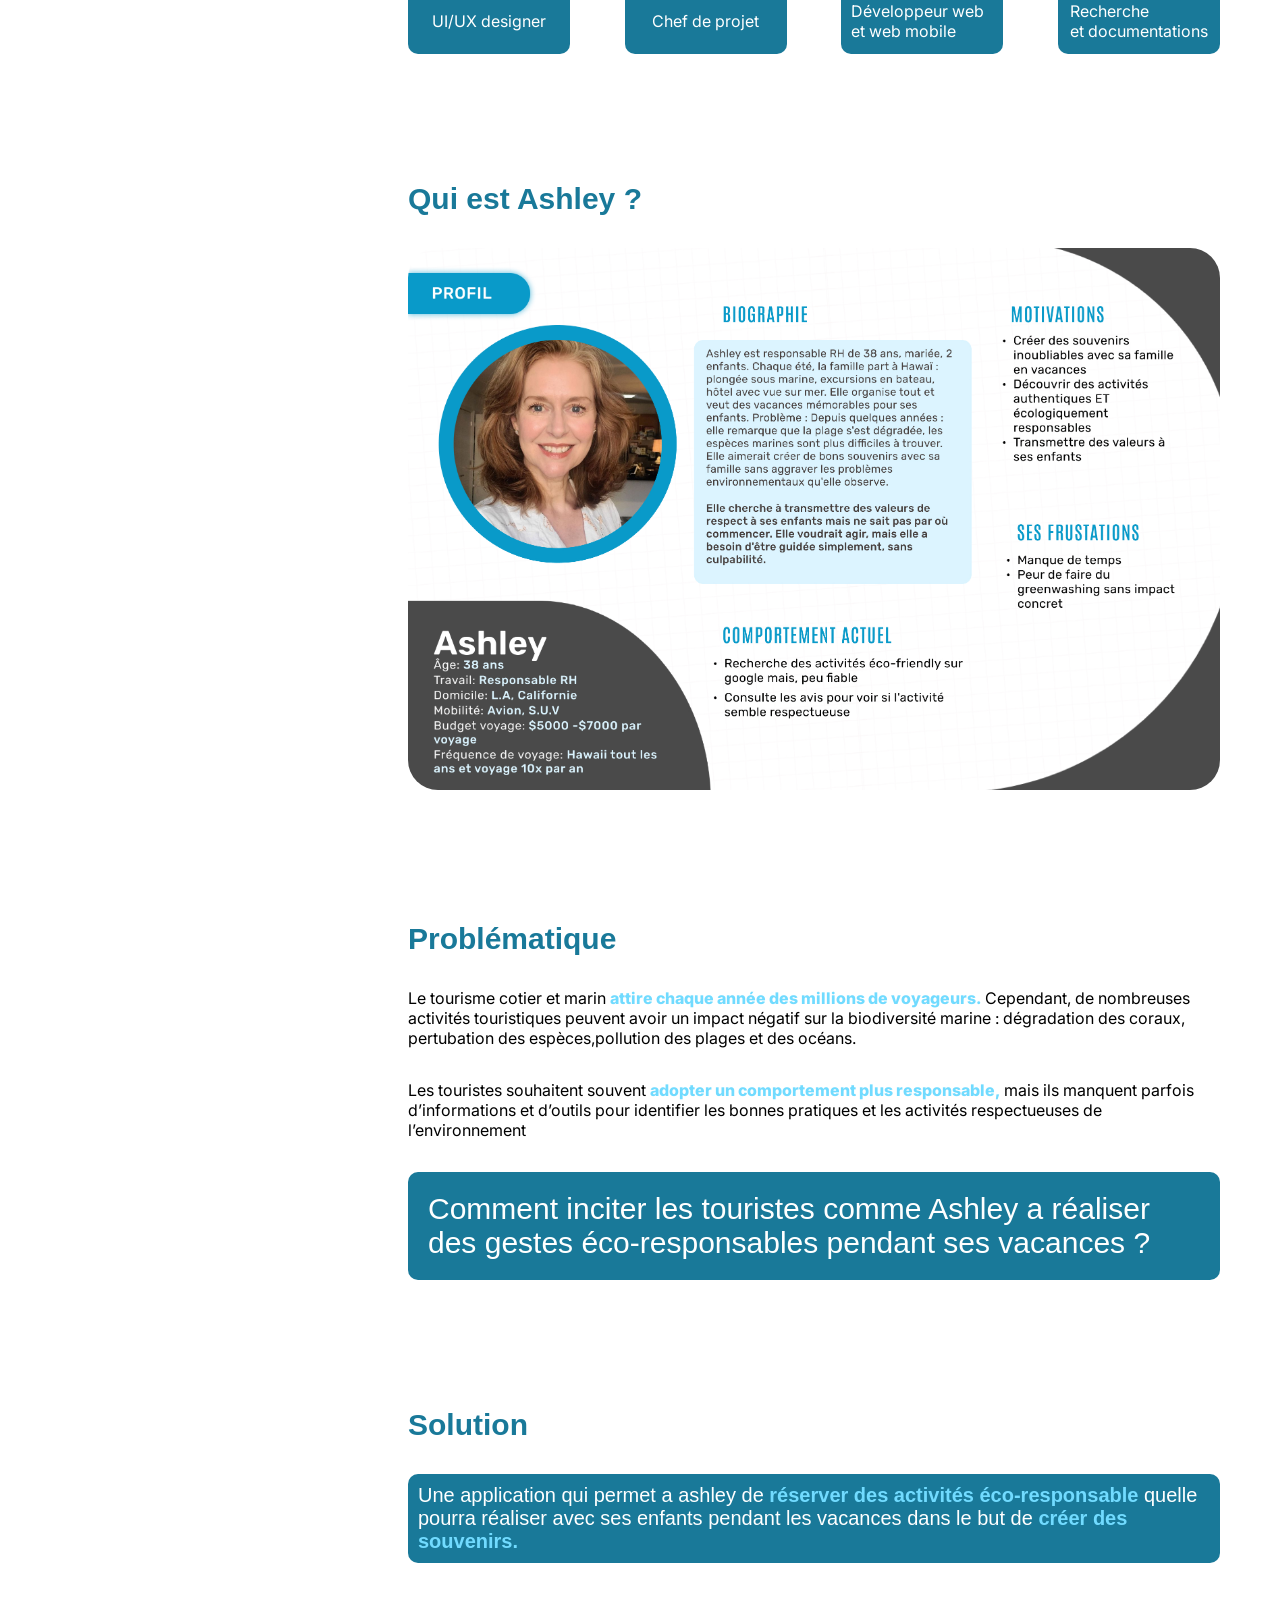
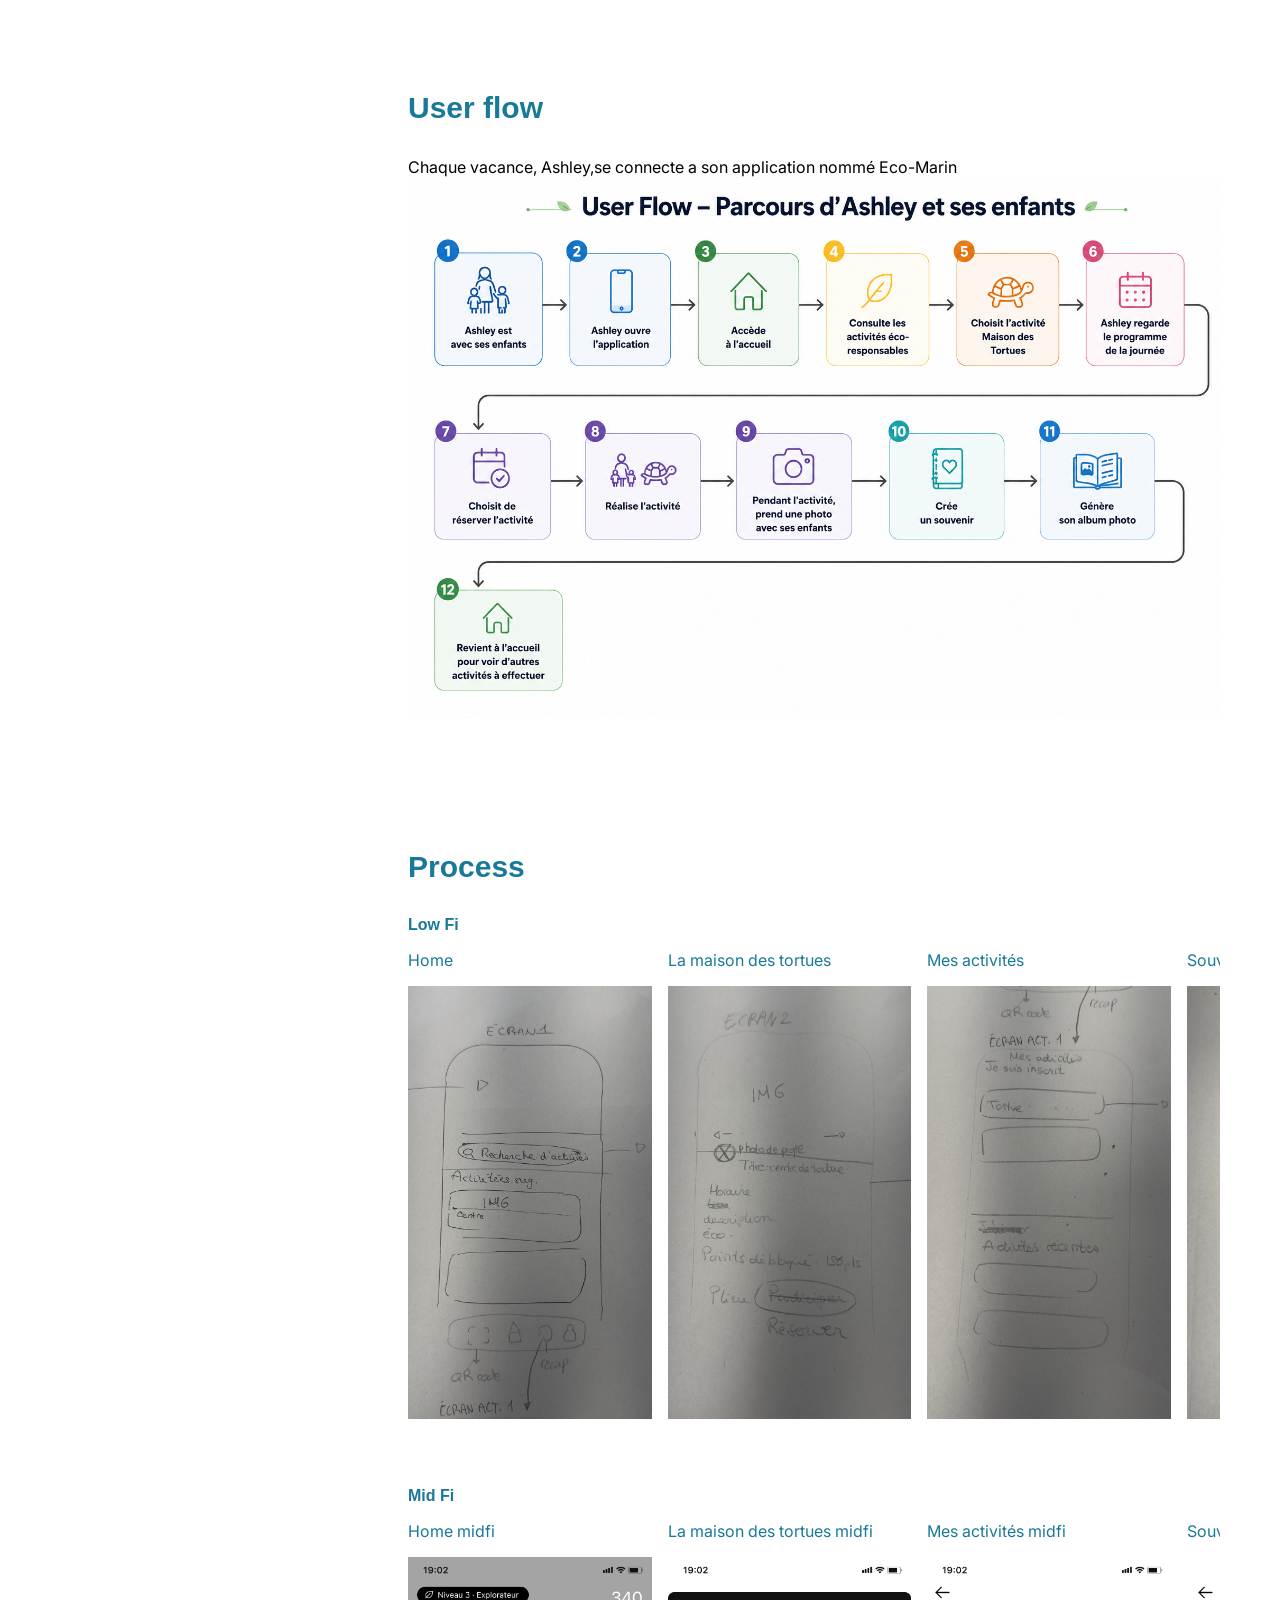
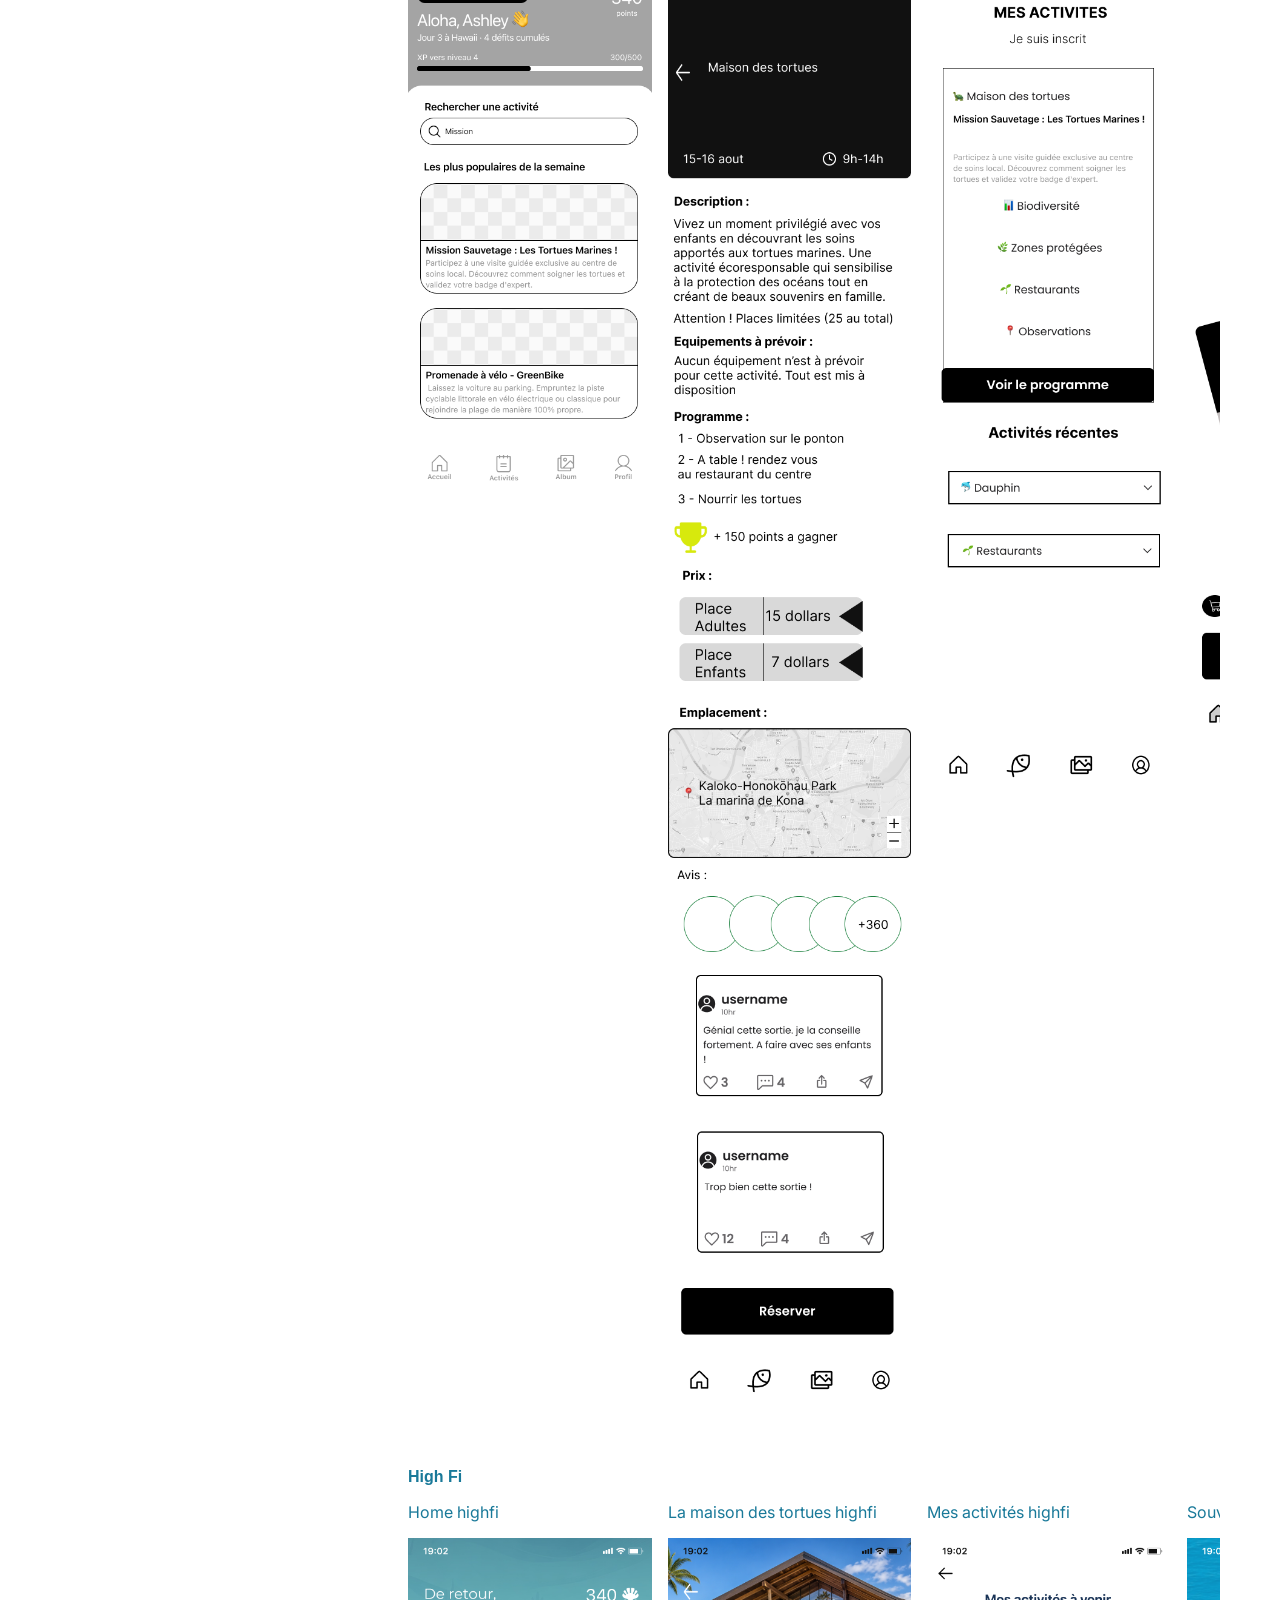
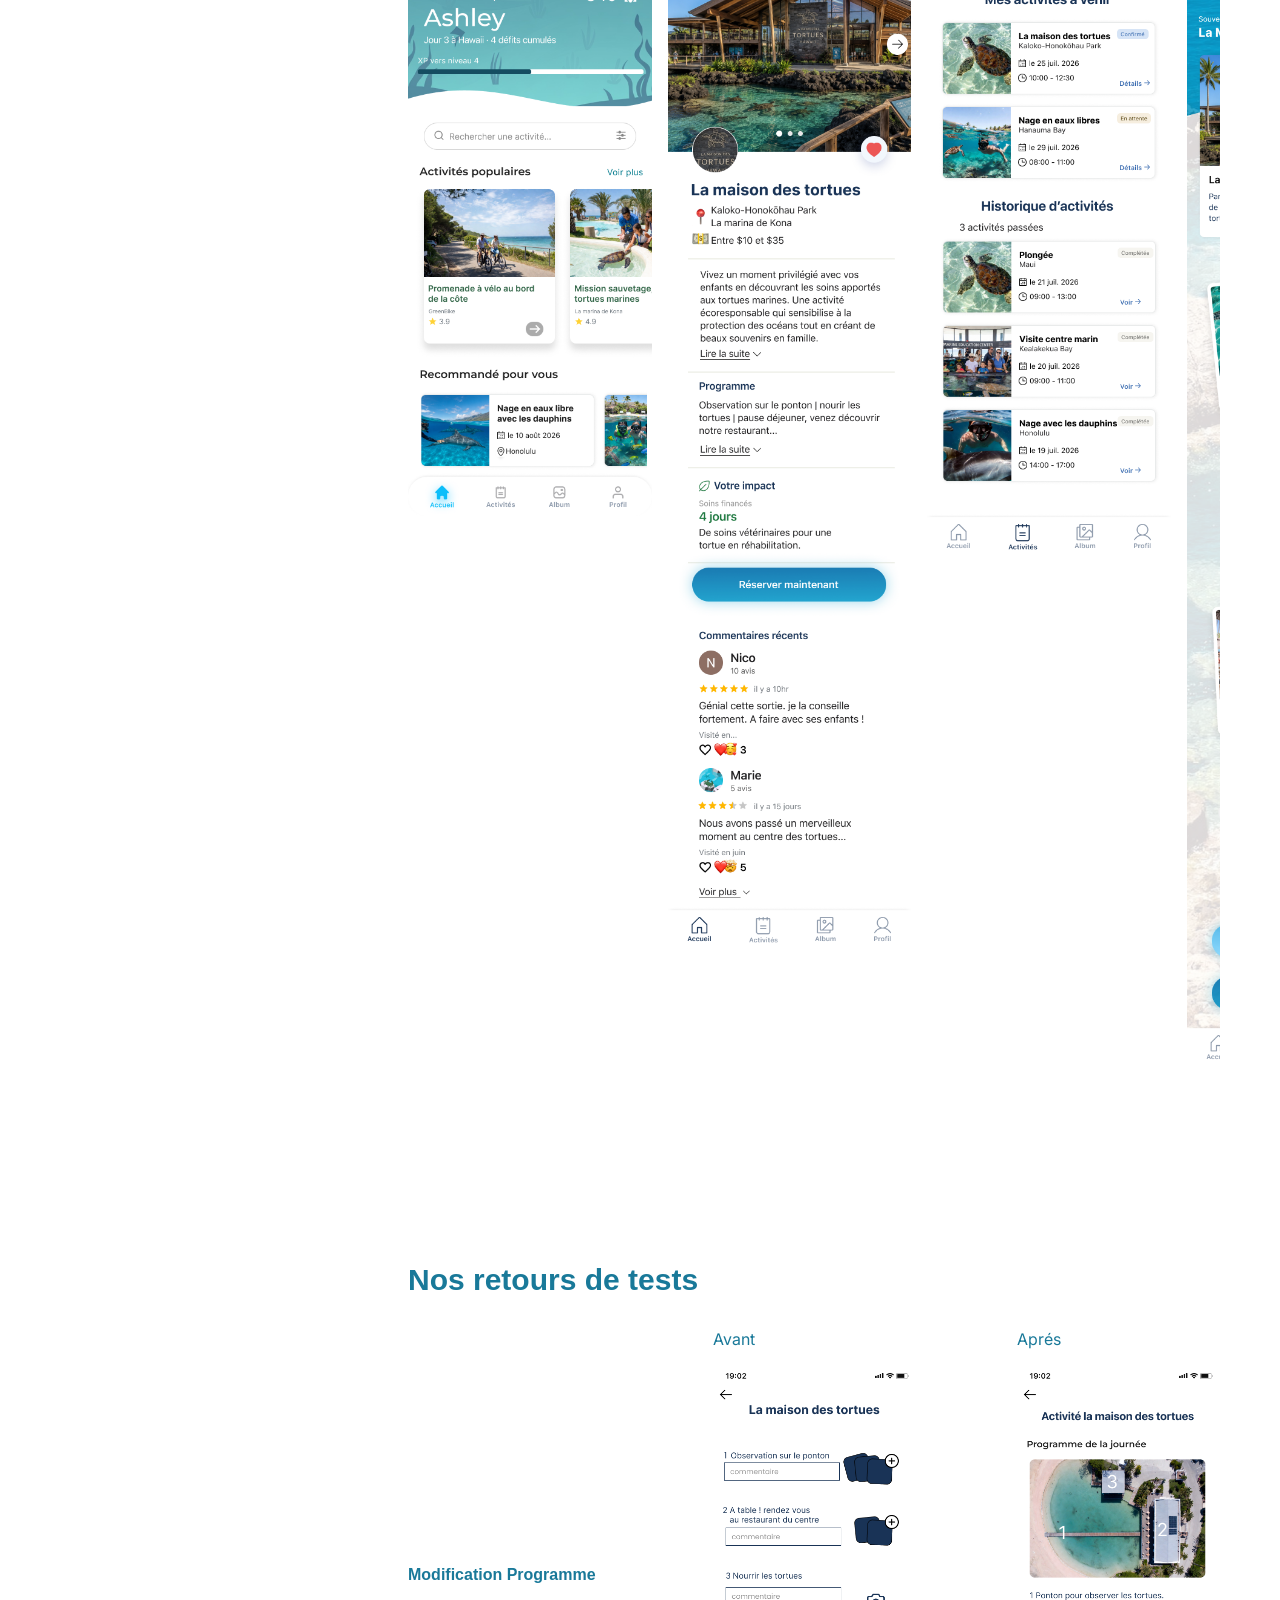
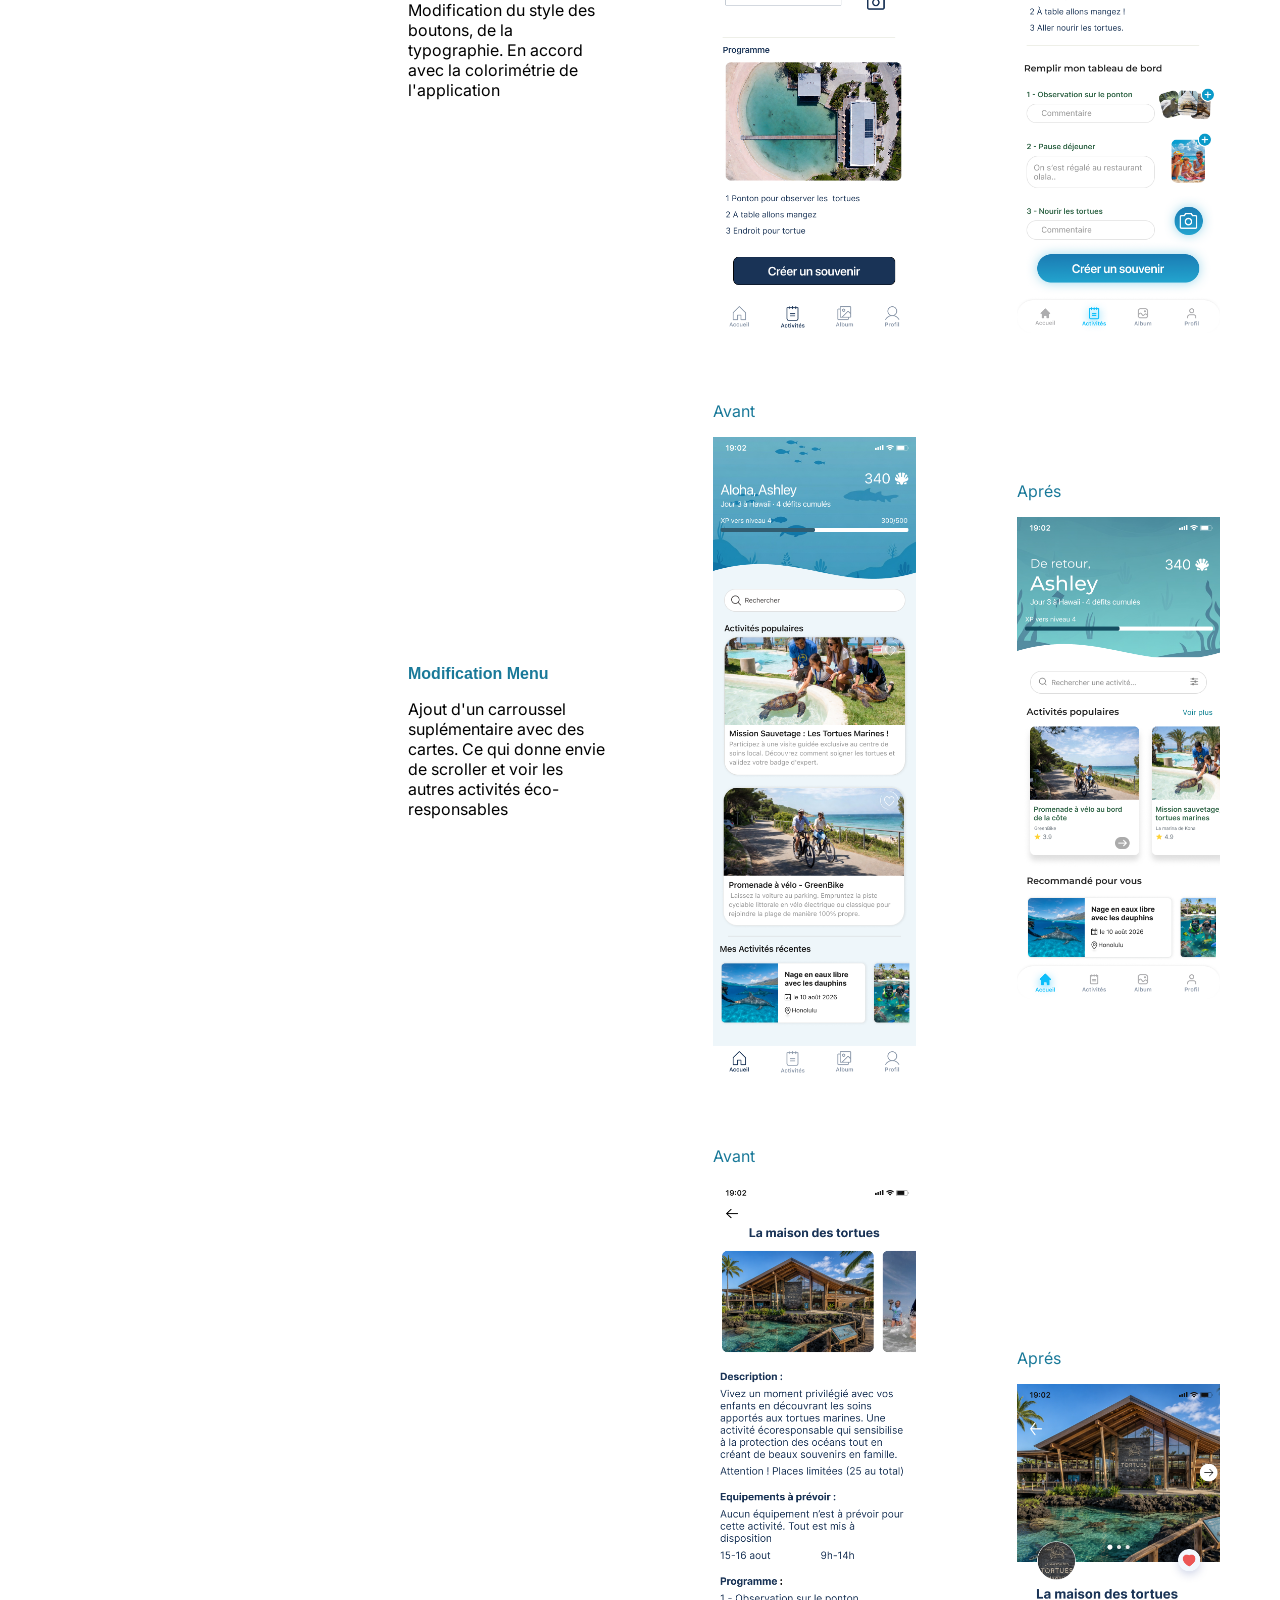
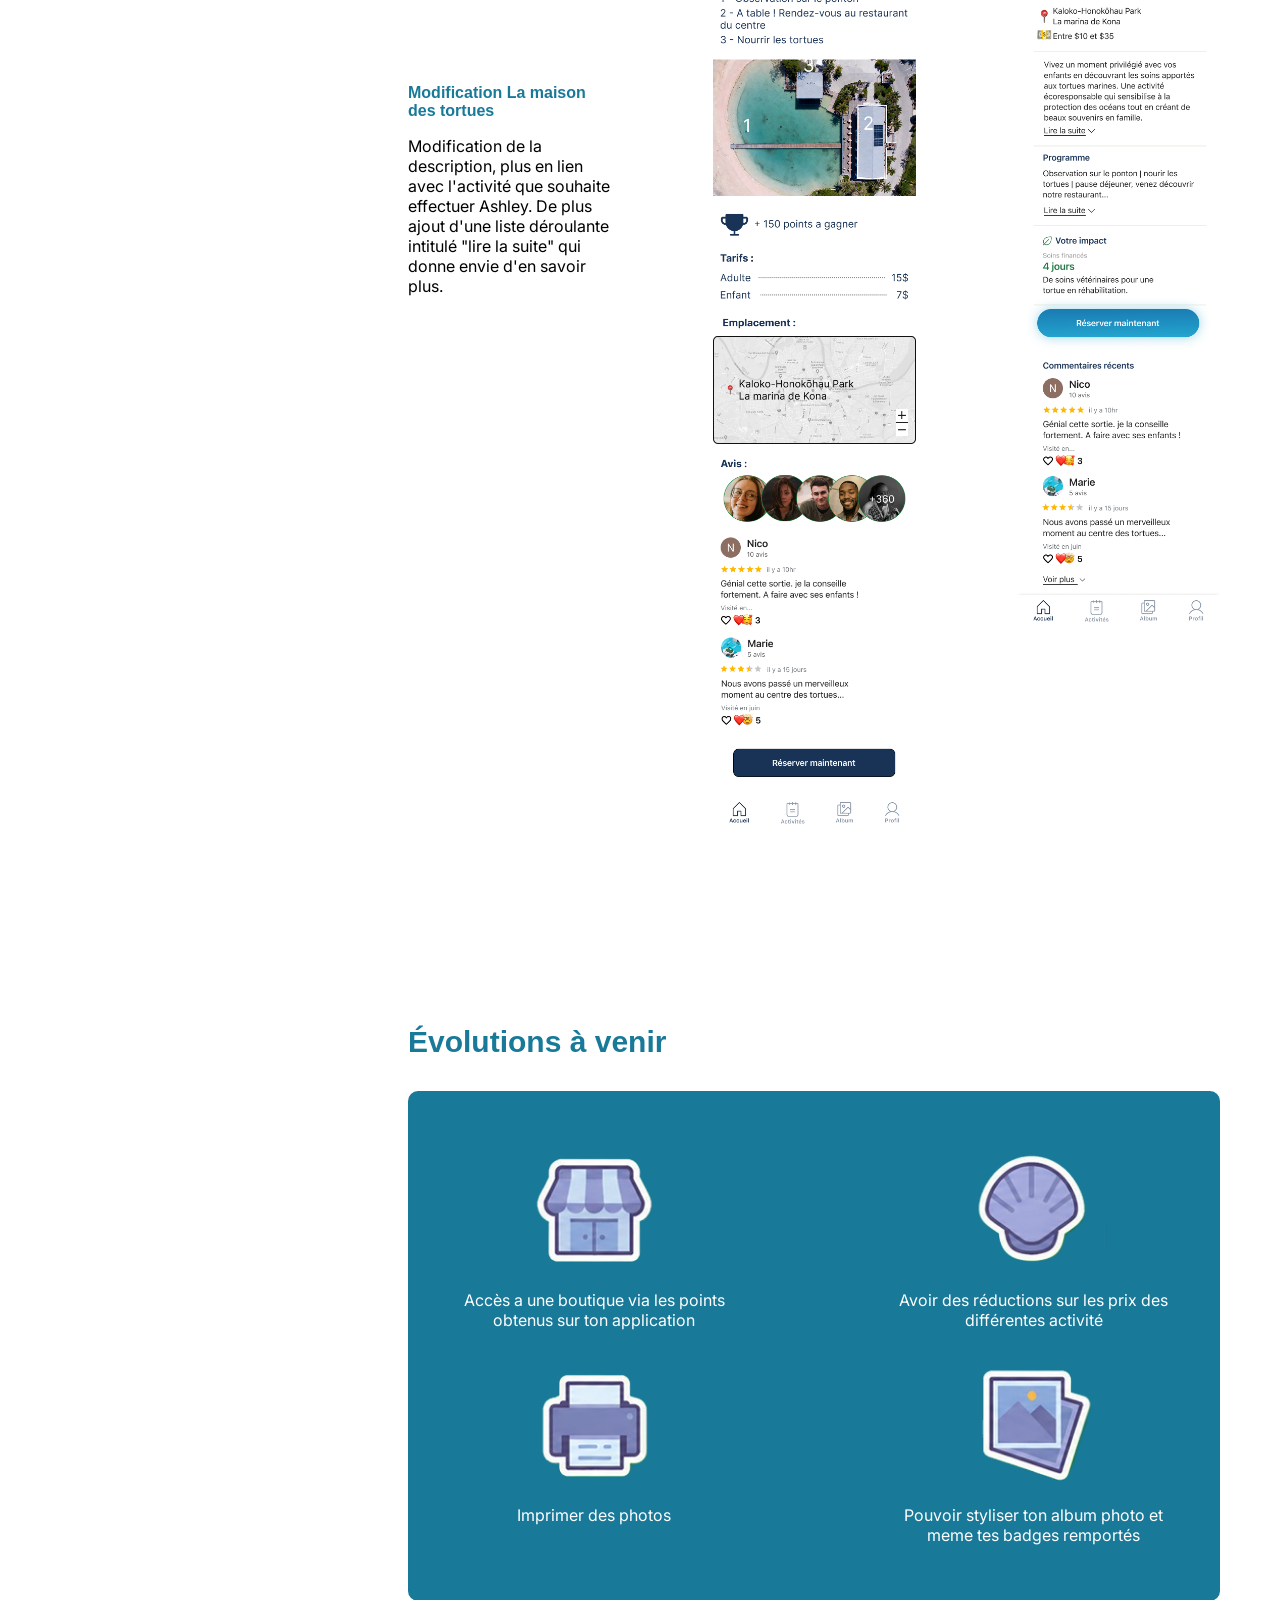
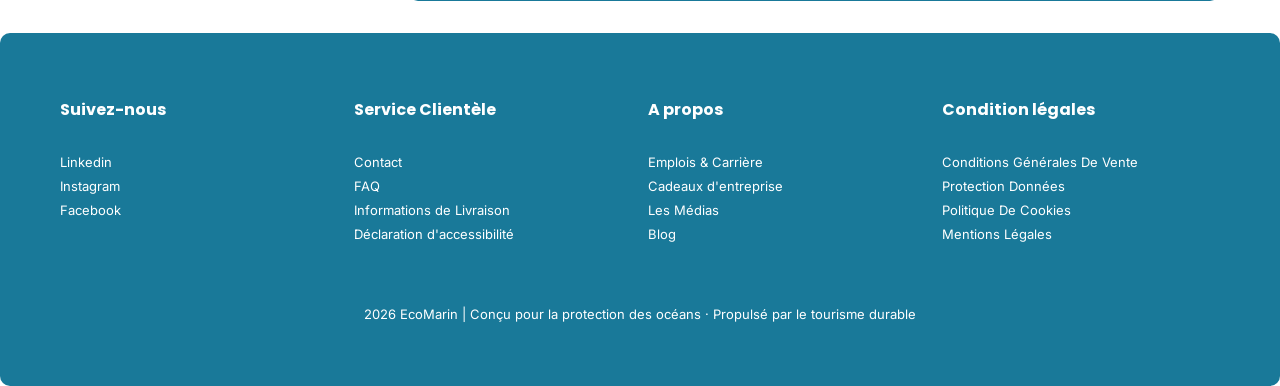
==== commit a547e226: "EcoMarin" ====
--- a/doc.html
+++ b/doc.html
@@ -27,7 +27,7 @@
 
     <!-- hero doc -->
     <section class="section-hero">
-<img src="./assets/bg-hero-haut-droite.png" class="bg-hero-overlay" alt="" width="">
+        <img class="bg-hero-overlay2" src="./assets/bg-hero-haut-droite.png"   alt="" width="">
         <div class="container-1000 flex space-between align-center">
 
             <!-- div gauche -->
@@ -40,7 +40,7 @@
 
             <!-- div droite -->
             <div class="w-38">
-                <img src="assets/Iphone Double.png" alt="" class="w-100 class mt-128">
+                <img src="assets/Frame 7 10.svg" alt="" class="w-100 class mt-128">
             </div>
 
 
@@ -265,31 +265,32 @@
                     <!-- boite scrollable -->
                     <div class="container-scroll  gap-16">
 
-                        <!-- img + legend -->
+                        
                         <div class="img-scroll-horizontal">
                             <p class="color-blue">Home midfi</p>
                             <img src="assets/midfi/midfi_home.png" alt="" class="w-100 mt-16"></img>
                         </div>
 
-                        <!-- img + legend -->
+                        
                         <div class="img-scroll-horizontal">
                             <p class="color-blue">La maison des tortues midfi</p>
                             <img src="assets/midfi/midfi_la_maison_des_tortues.png" alt="" class="w-100 mt-16"></img>
                         </div>
 
-                        <!-- img + legend -->
+                        
                         <div class="img-scroll-horizontal">
                             <p class="color-blue">Mes activités midfi</p>
                             <img src="assets/midfi/midfi_mes_activites.png" alt="" class="w-100 mt-16"></img>
                         </div>
 
-                        <!-- img + legend -->
+                        
                         <div class="img-scroll-horizontal">
                             <p class="color-blue">Souvenir midfi</p>
                             <img src="assets/midfi/midfi_souvenir.png" alt="" class="w-100 mt-16"></img>
                         </div>
 
                     </div>
+                
                 </div>
 
                 <!-- HIGH FI -->
@@ -299,35 +300,33 @@
                     <!-- boite scrollable -->
                     <div class="container-scroll  gap-16">
 
-                        <!-- img + legend -->
+                        
                         <div class="img-scroll-horizontal">
                             <p class="color-blue">Home highfi</p>
                             <img src="assets/highfi/HOME.png" alt="" class="w-100 mt-16"></img>
                         </div>
 
-                        <!-- img + legend -->
+                        
                         <div class="img-scroll-horizontal">
                             <p class="color-blue">La maison des tortues highfi</p>
                             <img src="assets/highfi/La maison des tortues.png" alt="" class="w-100 mt-16"></img>
                         </div>
 
-                        <!-- img + legend -->
+                        
                         <div class="img-scroll-horizontal">
                             <p class="color-blue">Mes activités highfi</p>
                             <img src="assets/highfi/mes_activites.png" alt="" class="w-100 mt-16"></img>
                         </div>
 
-                        <!-- img + legend -->
+                        
                         <div class="img-scroll-horizontal">
                             <p class="color-blue">Souvenir highfi</p>
                             <img src="assets/highfi/souvenir.png" alt="" class="w-100 mt-16"></img>
                         </div>
-
-
-                    </div>
-                </div>
-
-
+                    </div>  
+                </div>
+ 
+          
 
             </section>
 
@@ -412,23 +411,23 @@
 
                 <div class="p-20 bg-bleu-ciel color-white">
                     <div class="flex space-between p-20 ">
+                        <!-- evolution 3 -->
+                        <div class="w-40 mb-16 flex colonne align-center">
+                            <img src="assets/icones-bleus/shop.png" alt="" class="w-50 ">
+                            <p class="text-center">Accès a une boutique via les points obtenus sur ton application</p>
+                        </div>
+
+
+                        <!-- evolution 2 -->
+                        <div class="w-40 mb-16 flex colonne align-center">
+                            <img src="assets/icones-bleus/coquillage.png" alt="" class="w-50 ">
+                            <p class="text-center">Avoir des réductions sur les prix des différentes activité</p>
+                        </div>
 
                         <!-- evolution 1 -->
                         <div class="w-40 mb-16 flex colonne align-center">
                             <img src="assets/icones-bleus/imprimante.png" alt="" class="w-50 ">
                             <p class="text-center">Imprimer des photos</p>
-                        </div>
-
-                        <!-- evolution 2 -->
-                        <div class="w-40 mb-16 flex colonne align-center">
-                            <img src="assets/icones-bleus/coquillage.png" alt="" class="w-50 ">
-                            <p class="text-center">Avoir des réductions sur les prix des différentes activité</p>
-                        </div>
-
-                        <!-- evolution 3 -->
-                        <div class="w-40 mb-16 flex colonne align-center">
-                            <img src="assets/icones-bleus/shop.png" alt="" class="w-50 ">
-                            <p class="text-center">Accès a une boutique via les points obtenus sur ton application</p>
                         </div>
 
                         <!-- evolution 4 -->
--- a/style.css
+++ b/style.css
@@ -897,3 +897,11 @@
     font-weight: 700;
     font-size: 16px;
 }
+
+.bg-hero-overlay2{
+    position: absolute;
+    top: 0;right: 0;
+    z-index: -1;
+    width: 65%;
+    height: auto;
+}
